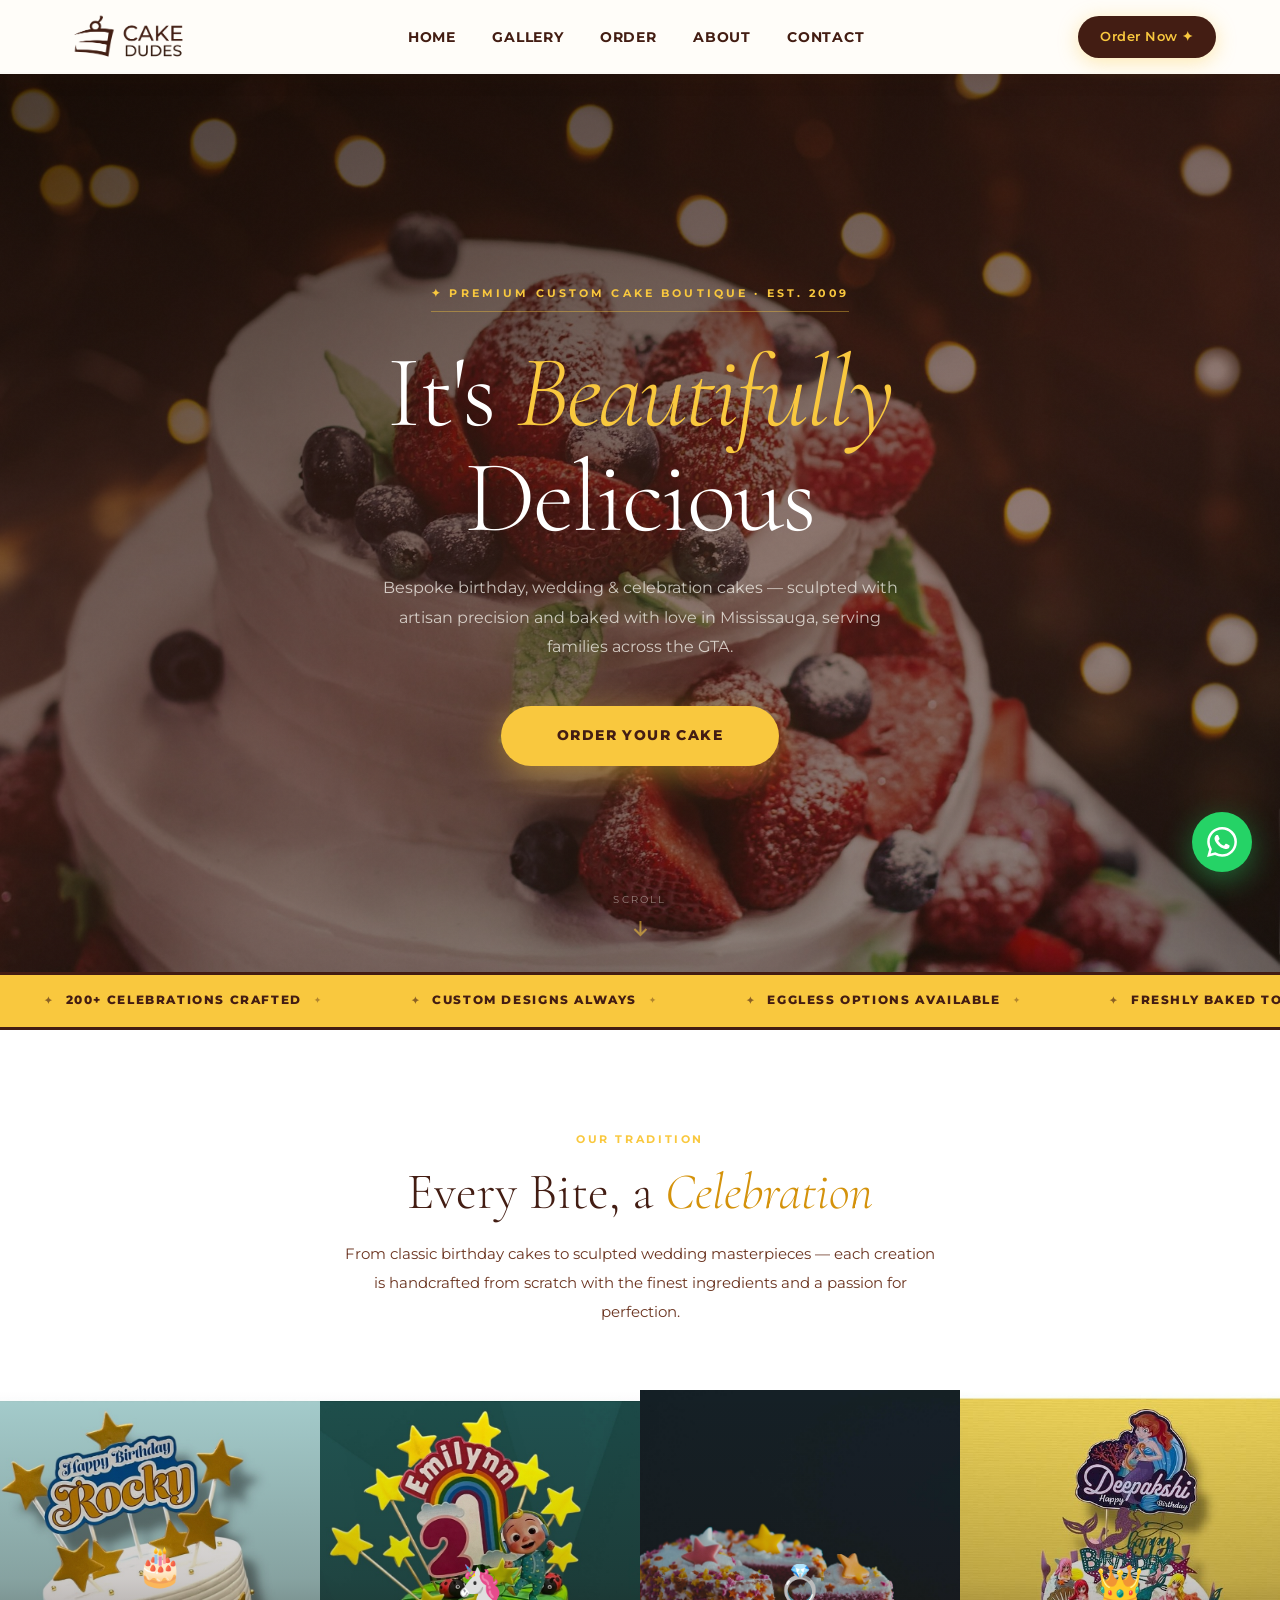
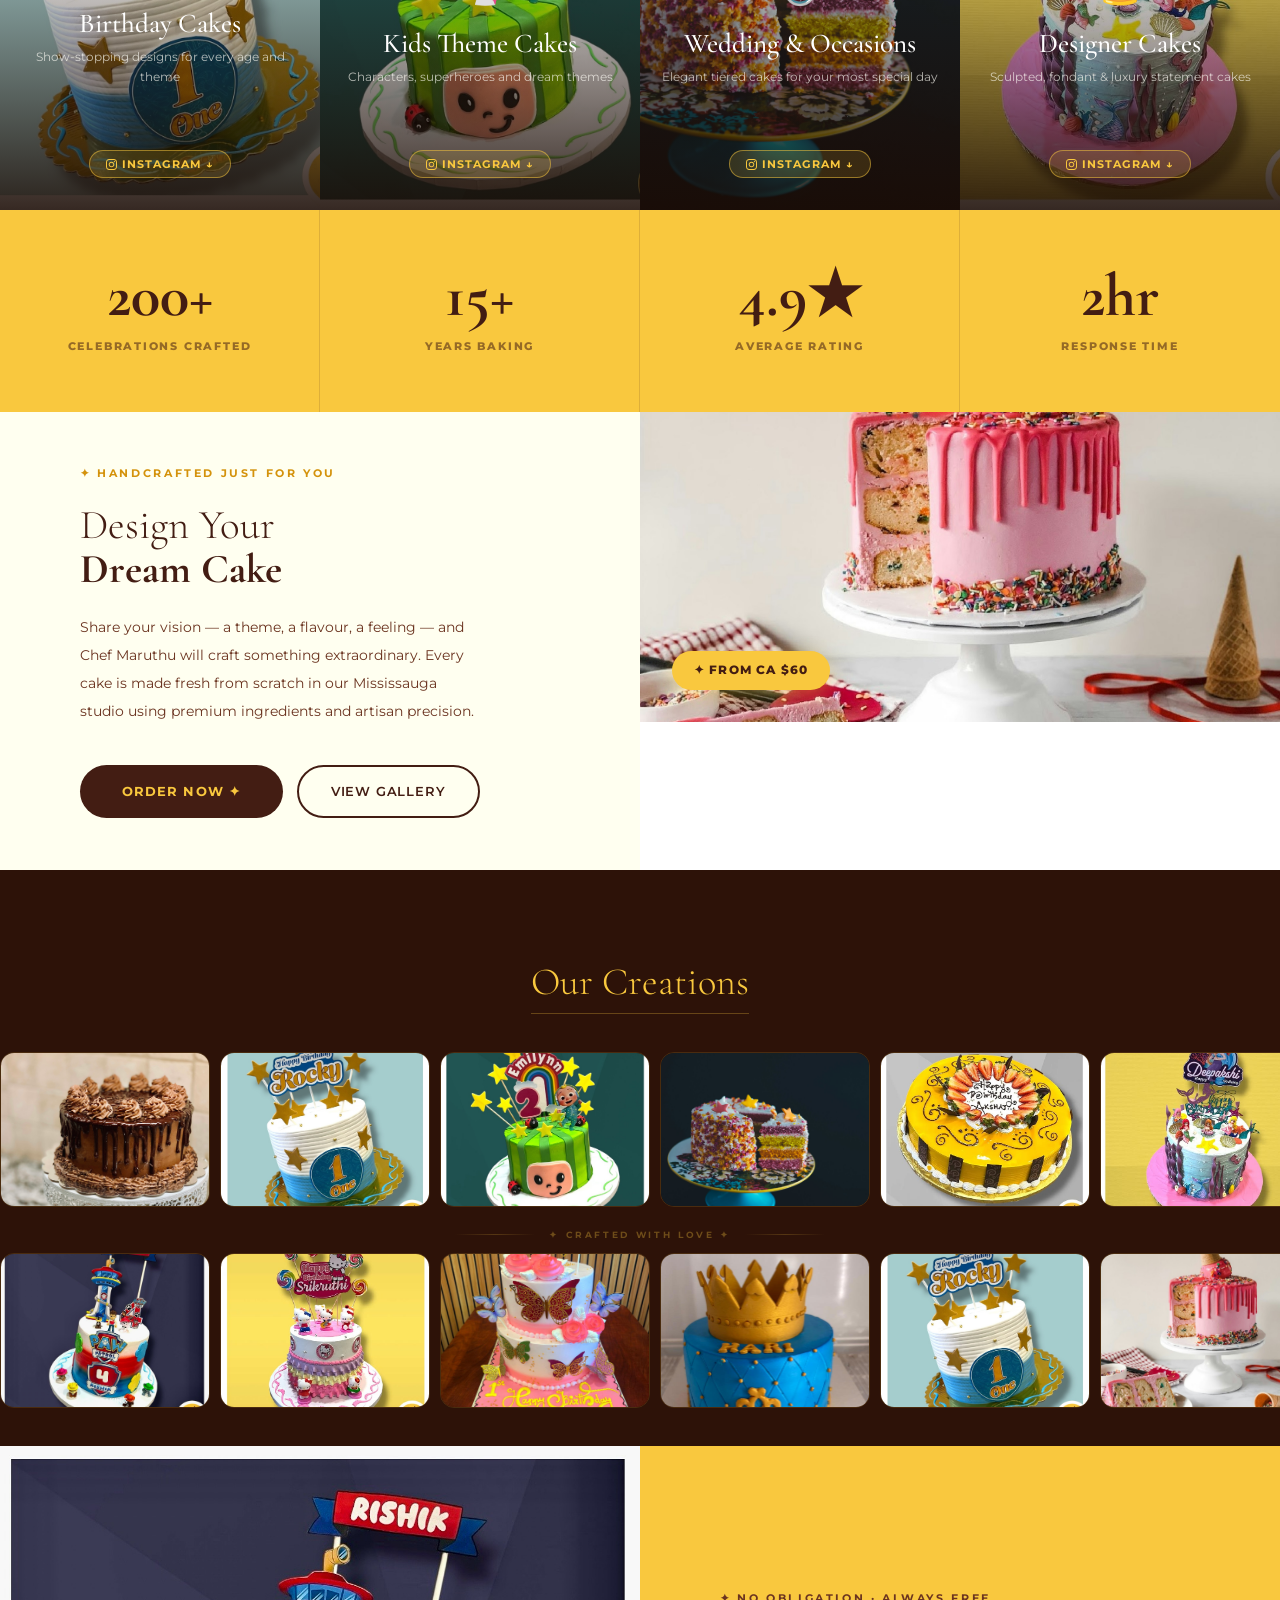
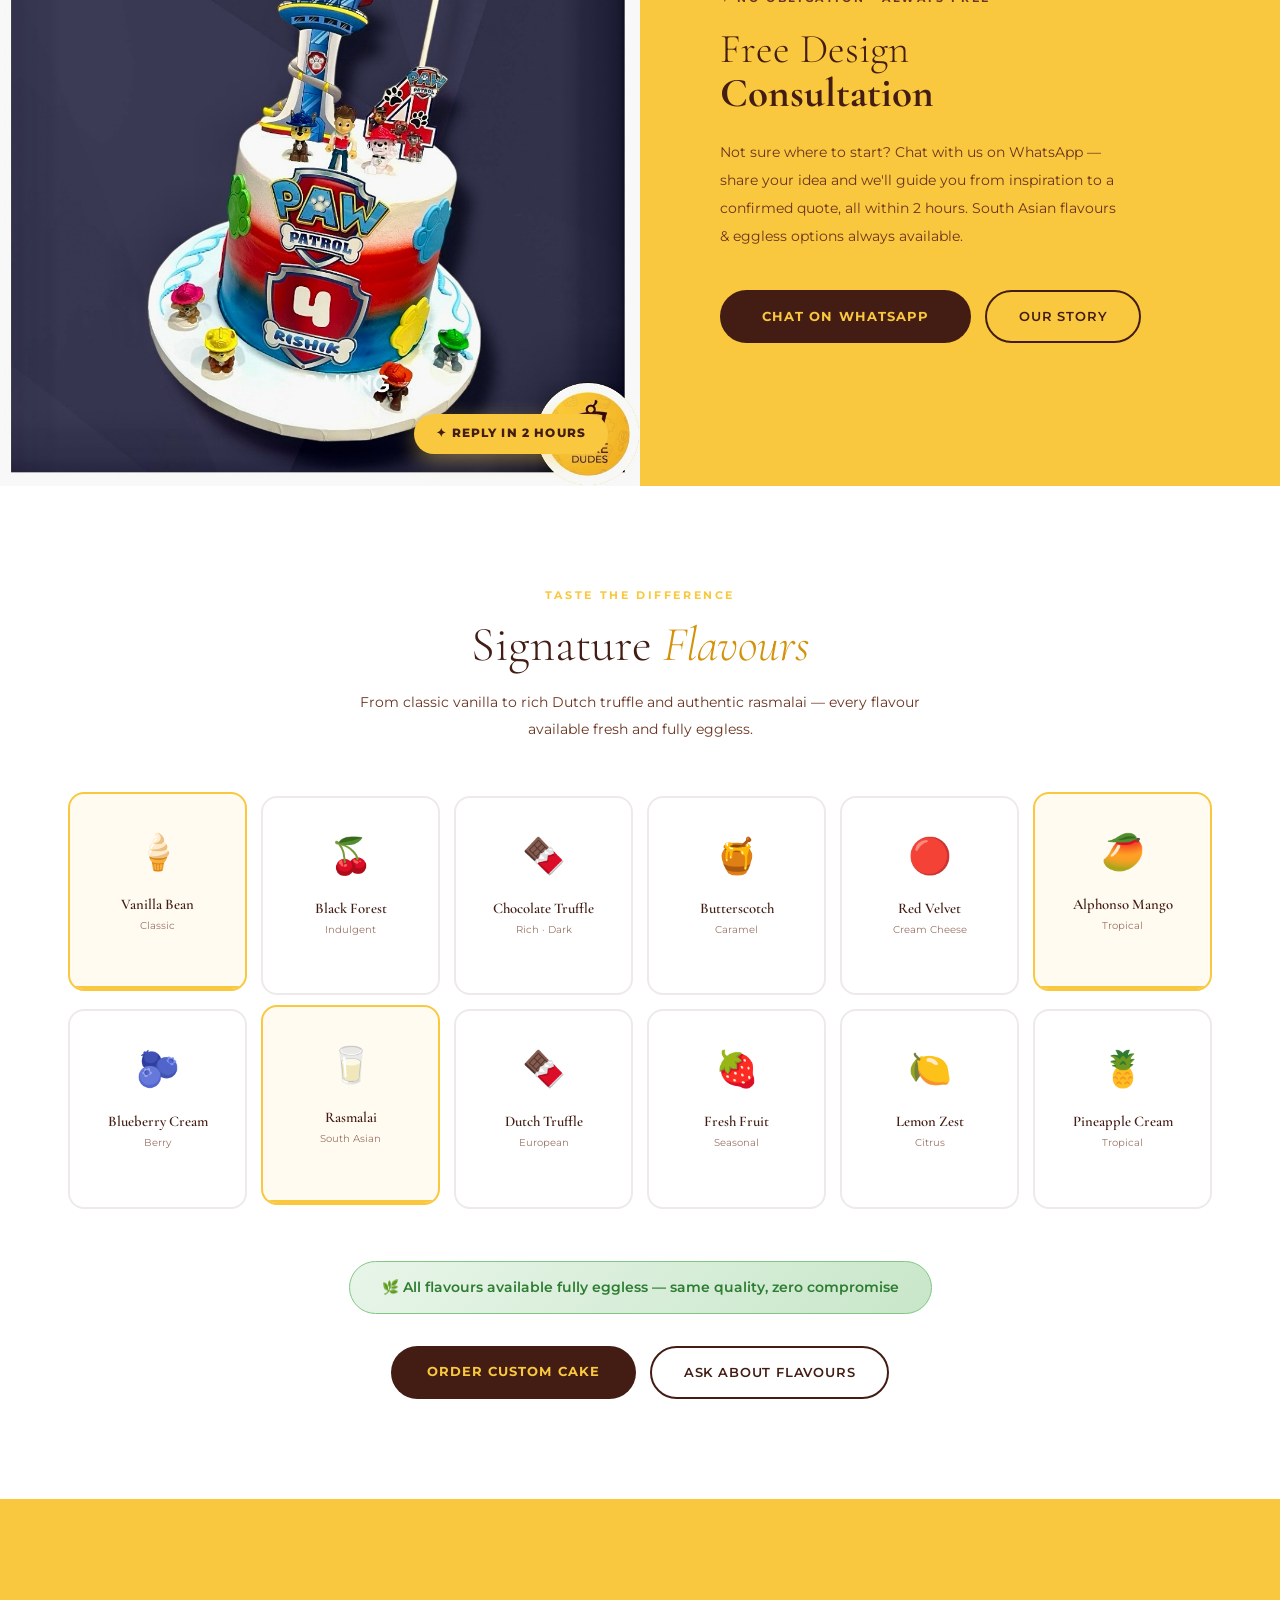
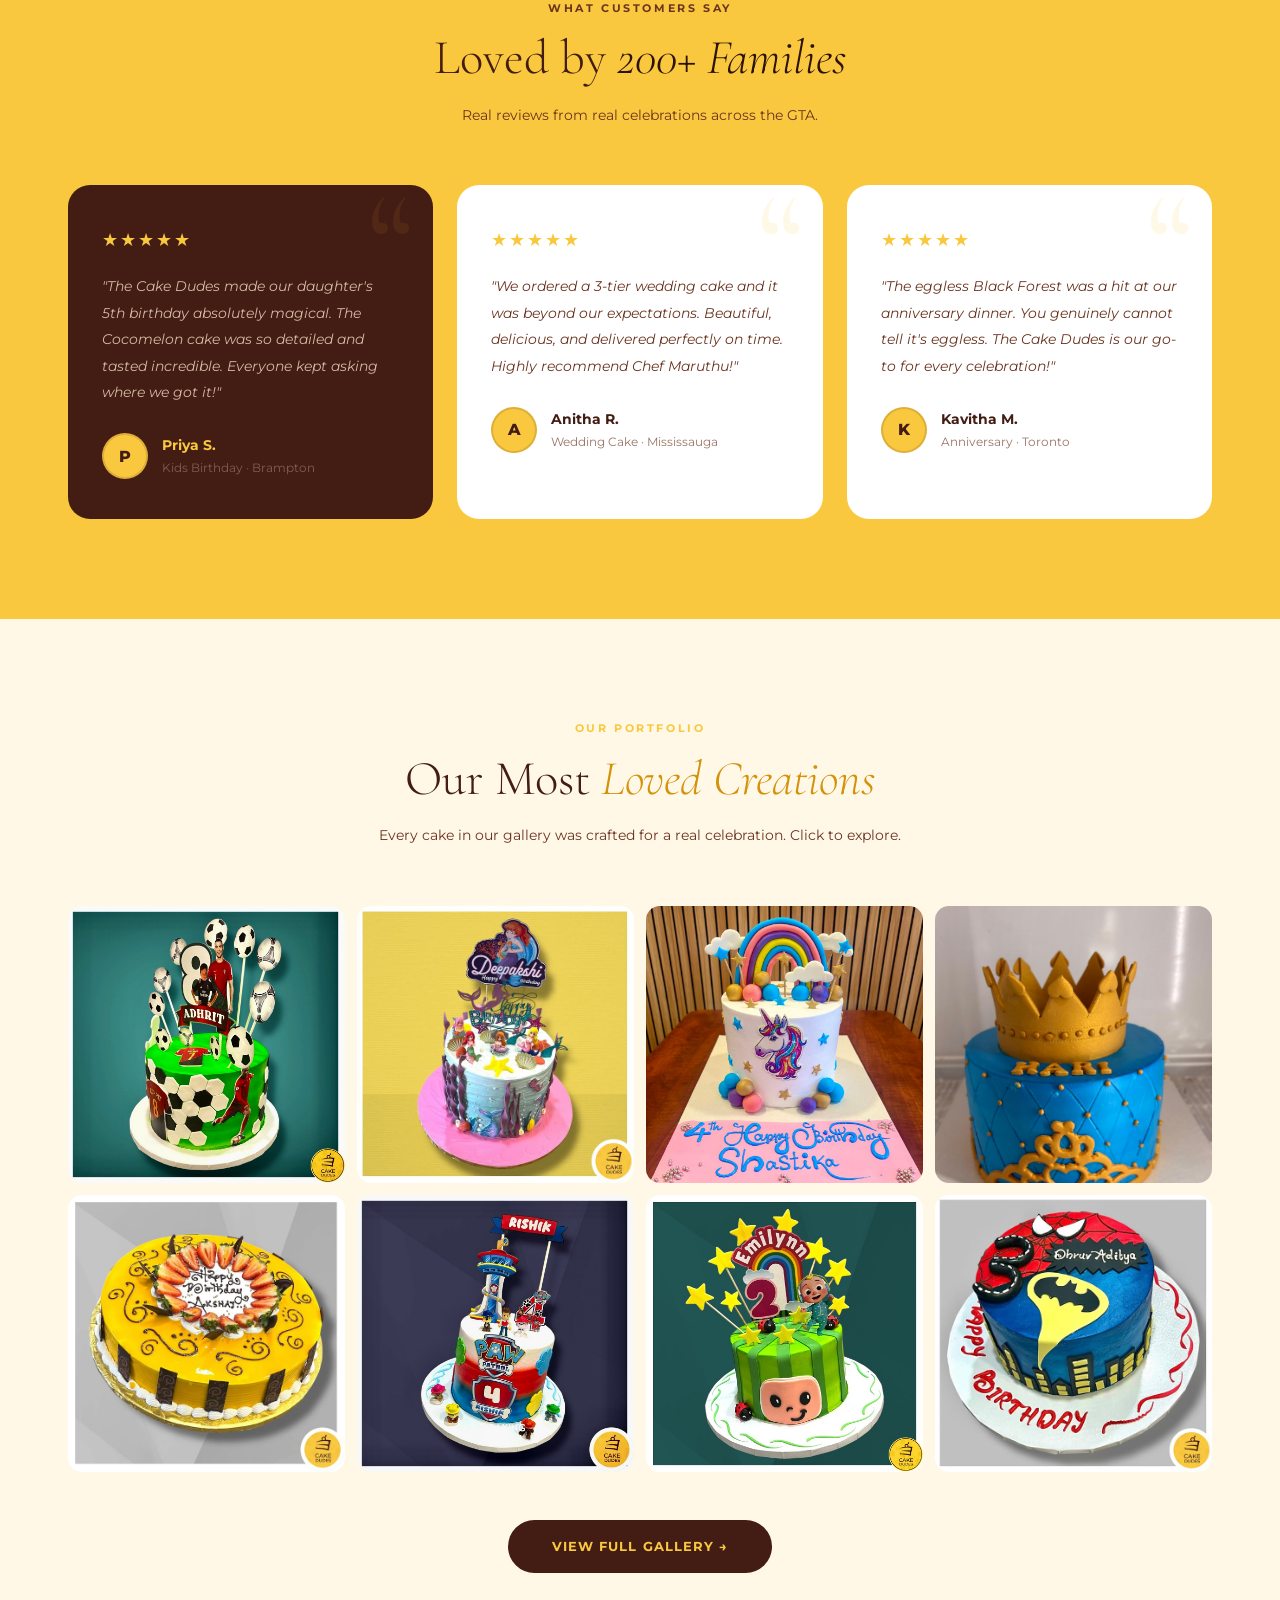
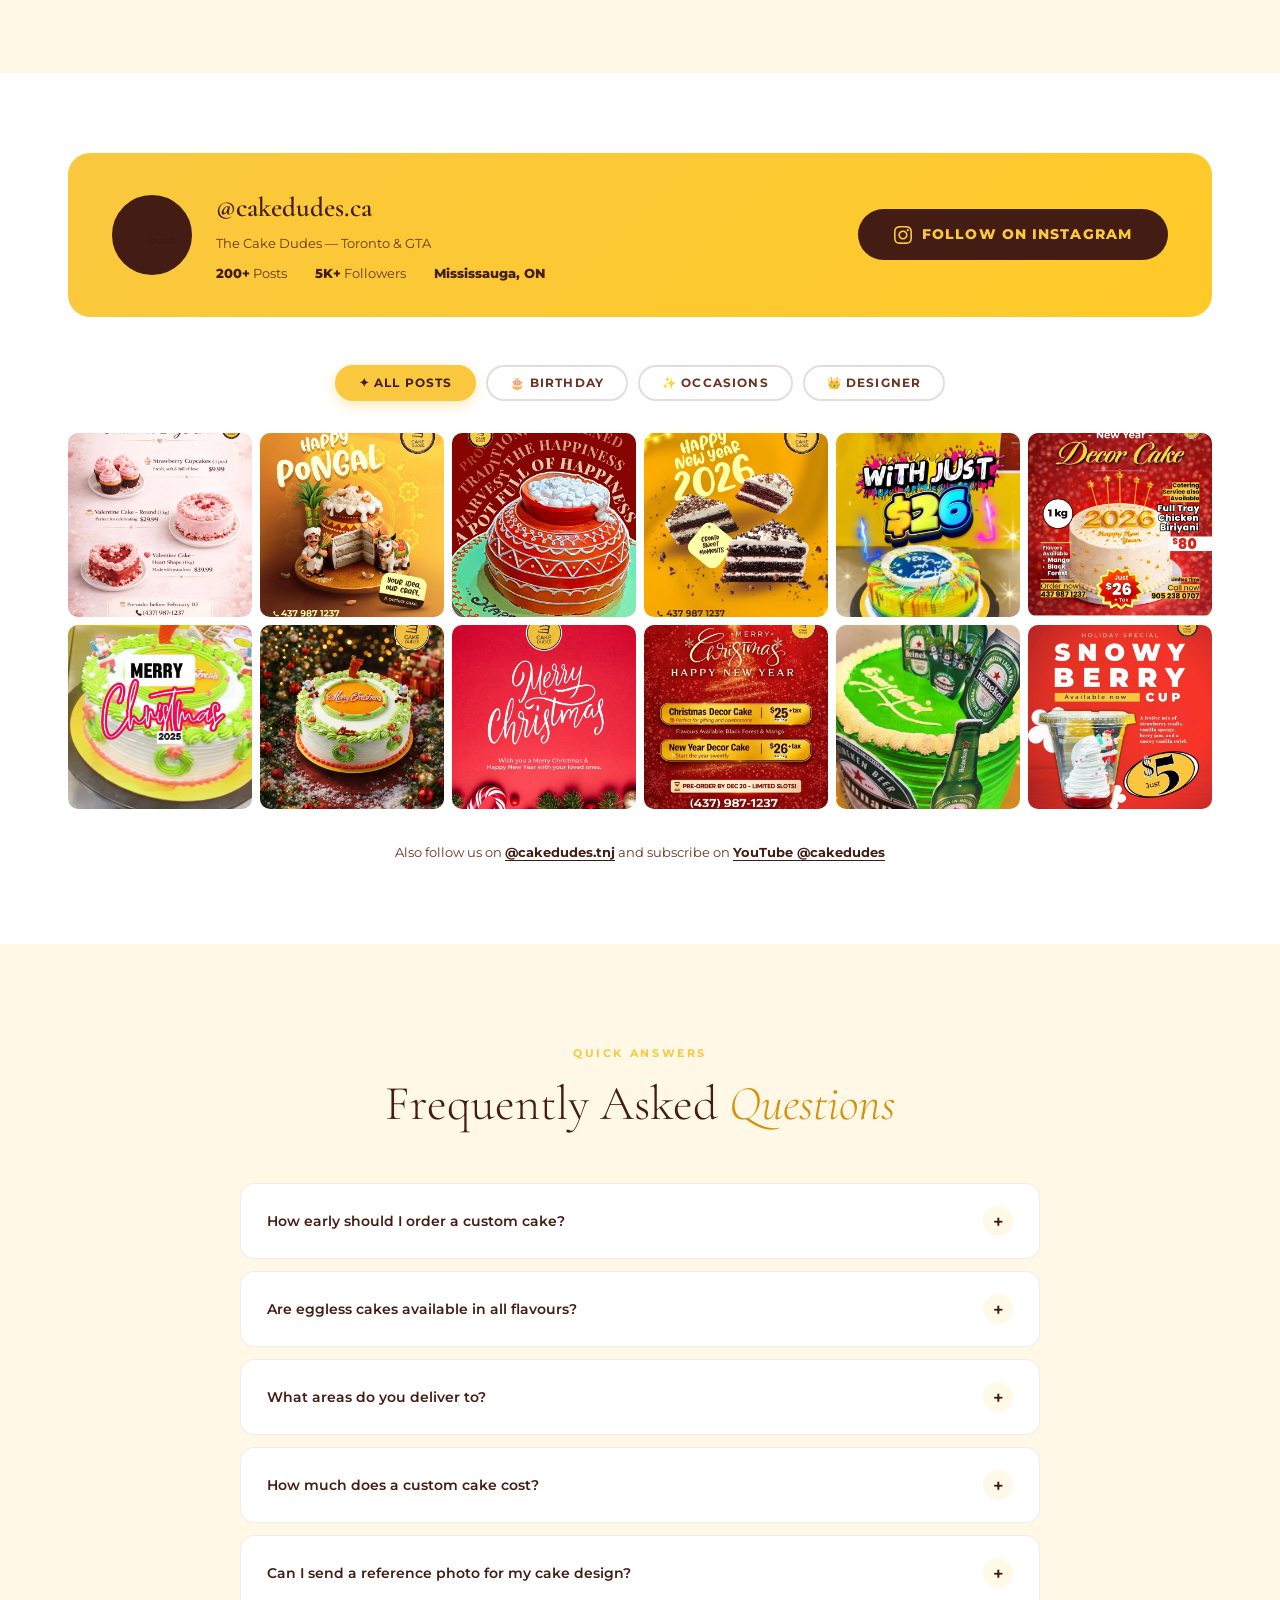
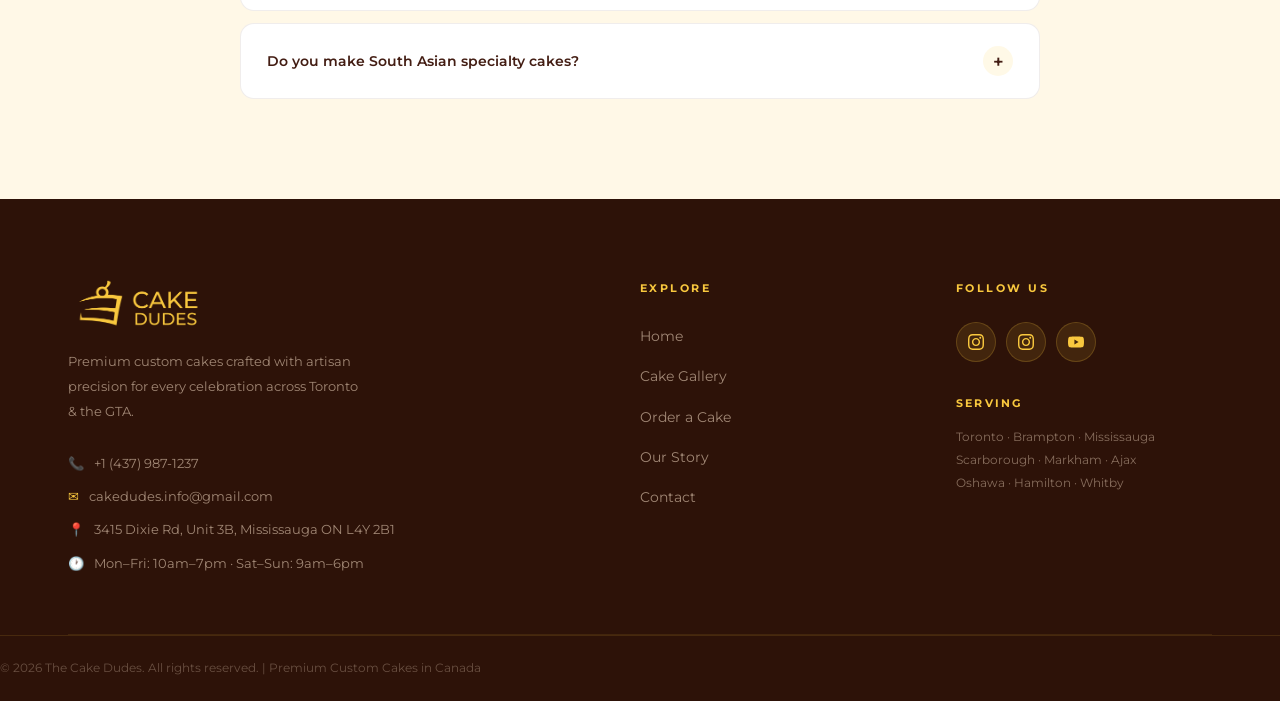
==== index.html @ fc4eabc9 "Rebrand to The Cake Dudes across all pages - Page titles, meta descriptions, OG tags updated - Schem" ====
<!DOCTYPE html>
<html lang="en">
<head>
  <meta charset="UTF-8" />
  <meta name="viewport" content="width=device-width, initial-scale=1.0" />
  <title>The Cake Dudes | Premium Custom Cakes — Toronto, Brampton, Mississauga, GTA</title>
  <meta name="description" content="The Cake Dudes crafts premium custom birthday, wedding, anniversary & celebration cakes in Toronto & GTA. Eggless options. Free design consultation. Order via WhatsApp. From $60." />
  <meta name="keywords" content="cake dudes toronto, custom cakes toronto, birthday cake brampton, wedding cake mississauga, eggless cake gta, designer cakes canada, south asian cake toronto, tamil cake toronto" />
  <link rel="canonical" href="https://www.thecakedudes.com/" />
  <meta property="og:title" content="The Cake Dudes | Premium Custom Cakes" />
  <meta property="og:description" content="Custom birthday, wedding & celebration cakes crafted with love in Toronto & GTA." />
  <meta property="og:image" content="images/cakes/newcake3.jpeg" />
  <meta name="geo.region" content="CA-ON" />
  <meta name="geo.placename" content="Mississauga, Ontario, Canada" />
  <meta name="geo.position" content="43.6095;-79.5933" />
  <meta name="ICBM" content="43.6095, -79.5933" />
  <link rel="preconnect" href="https://fonts.googleapis.com" />
  <link rel="preconnect" href="https://fonts.gstatic.com" crossorigin />
  <link href="https://fonts.googleapis.com/css2?family=Cormorant+Garamond:ital,wght@0,300;0,400;0,500;0,600;0,700;1,300;1,400;1,600&family=Montserrat:wght@400;500;600;700;800&display=swap" rel="stylesheet" />
  <link rel="stylesheet" href="css/style.css" />

  <script type="application/ld+json">
  {"@context":"https://schema.org","@type":["Bakery","LocalBusiness"],"name":"The Cake Dudes","alternateName":["Cake Beauties","The Cake Dudes TNJ"],"image":["images/logo-yellow.png","images/cakes/newcake3.jpeg","images/cakes/cake9.jpeg"],"logo":"images/logo-yellow.png","description":"The Cake Dudes crafts premium custom birthday, wedding, anniversary and celebration cakes in Toronto, Brampton, Mississauga and across the GTA.","url":"https://www.thecakedudes.com","sameAs":["https://www.instagram.com/cakedudes.tnj/","https://www.instagram.com/cakedudes.ca/","https://www.youtube.com/@cakedudes"],"telephone":"+14379871237","email":"cakedudes.info@gmail.com","priceRange":"$$","currenciesAccepted":"CAD","paymentAccepted":"Cash, E-Transfer","address":{"@type":"PostalAddress","streetAddress":"3415 Dixie Rd, Unit 3B","addressLocality":"Mississauga","addressRegion":"ON","postalCode":"L4Y 2B1","addressCountry":"CA"},"geo":{"@type":"GeoCoordinates","latitude":43.6095,"longitude":-79.5933},"areaServed":[{"@type":"City","name":"Toronto"},{"@type":"City","name":"Brampton"},{"@type":"City","name":"Mississauga"},{"@type":"City","name":"Scarborough"},{"@type":"City","name":"Whitby"},{"@type":"City","name":"Hamilton"},{"@type":"City","name":"Markham"},{"@type":"City","name":"Ajax"},{"@type":"City","name":"Oshawa"}],"openingHoursSpecification":[{"@type":"OpeningHoursSpecification","dayOfWeek":["Monday","Tuesday","Wednesday","Thursday","Friday"],"opens":"10:00","closes":"19:00"},{"@type":"OpeningHoursSpecification","dayOfWeek":["Saturday","Sunday"],"opens":"09:00","closes":"18:00"}],"aggregateRating":{"@type":"AggregateRating","ratingValue":"4.9","reviewCount":"200","bestRating":"5"},"hasOfferCatalog":{"@type":"OfferCatalog","name":"Custom Cake Menu","itemListElement":[{"@type":"Offer","name":"Signature Birthday Cake","price":"60","priceCurrency":"CAD"},{"@type":"Offer","name":"Premium Tiered Cake","price":"150","priceCurrency":"CAD"},{"@type":"Offer","name":"Luxury Wedding Cake","price":"350","priceCurrency":"CAD"}]}}
  </script>
  <script type="application/ld+json">
  {"@context":"https://schema.org","@type":"FAQPage","mainEntity":[{"@type":"Question","name":"How early should I order a custom cake?","acceptedAnswer":{"@type":"Answer","text":"5–7 days for birthday cakes; 3–4 weeks for wedding cakes. Urgent 2–3 day requests available via WhatsApp."}},{"@type":"Question","name":"Do you make eggless cakes?","acceptedAnswer":{"@type":"Answer","text":"Yes — all flavours available fully eggless, same quality."}},{"@type":"Question","name":"What areas do you deliver to?","acceptedAnswer":{"@type":"Answer","text":"Toronto, Brampton, Mississauga, Scarborough, Markham, Ajax, Oshawa, Hamilton and surrounding GTA."}},{"@type":"Question","name":"How much does a custom cake cost?","acceptedAnswer":{"@type":"Answer","text":"From CA $60 for a 1-tier; $150 for 2–3 tier; $350 for luxury wedding cakes."}}]}
  </script>

  <style>
  /* ═══════════════════════════════════════════
     SWEET TOOTH MAIN LAYOUT · CAKE DUDES THEME
     60 % Yellow  ·  20 % Brown  ·  20 % Other
  ═══════════════════════════════════════════ */
  :root {
    --y:   #F9C83E;
    --yd:  #D4920B;
    --yl:  #FFF9E0;
    --br:  #431D13;
    --br2: #2D1208;
    --brm: #6B3420;
    --wh:  #FFFFFF;
    --cr:  #FFFDF6;
    --cr2: #FFF8E7;
    --ease: cubic-bezier(.25,.46,.45,.94);
  }

  *, *::before, *::after { box-sizing: border-box; margin: 0; padding: 0; }
  html { scroll-behavior: smooth; }
  body { background: var(--wh); color: var(--br); font-family: 'Montserrat', sans-serif; overflow-x: hidden; }
  img  { display: block; max-width: 100%; }
  a    { text-decoration: none; }

  /* ── NAVBAR – yellow bar ── */
  .navbar {
    background: var(--y) !important;
    box-shadow: 0 2px 20px rgba(67,29,19,.14) !important;
    position: fixed; top: 0; left: 0; right: 0; z-index: 1000;
  }
  .navbar .nav-links a        { color: var(--br) !important; font-weight: 700; }
  .navbar .nav-links a:hover  { color: var(--br2) !important; }
  .navbar .nav-links a::after { background: var(--br) !important; }
  .navbar .hamburger span     { background: var(--br) !important; }
  .navbar .btn-primary { background: var(--br) !important; color: var(--y) !important; border-radius: 100px; }
  .navbar .btn-primary:hover  { background: var(--br2) !important; }

  /* ═══════════════════════════════
     1. HERO — full-viewport, centered
        Sweet Tooth: big serif headline +
        subtitle + single CTA (centered)
  ═══════════════════════════════ */
  .st-hero {
    position: relative;
    height: 100vh; min-height: 640px;
    display: flex; align-items: center; justify-content: center;
    overflow: hidden;
    margin-top: 0; /* navbar is fixed */
  }
  .st-hero-bg {
    position: absolute; inset: 0;
    background: url('images/cakes/hero-cake3.jpg') center 25% / cover no-repeat;
  }
  .st-hero-overlay {
    position: absolute; inset: 0;
    background: linear-gradient(
      160deg,
      rgba(26,11,4,.80) 0%,
      rgba(67,29,19,.60) 55%,
      rgba(26,11,4,.50) 100%
    );
  }
  /* gold grain */
  .st-hero-grain {
    position: absolute; inset: 0; pointer-events: none;
    background-image: url("data:image/svg+xml,%3Csvg viewBox='0 0 200 200' xmlns='http://www.w3.org/2000/svg'%3E%3Cfilter id='n'%3E%3CfeTurbulence type='fractalNoise' baseFrequency='.85' numOctaves='4' stitchTiles='stitch'/%3E%3C/filter%3E%3Crect width='100%25' height='100%25' filter='url(%23n)' opacity='.03'/%3E%3C/svg%3E");
    mix-blend-mode: overlay; opacity: .5;
  }
  .st-hero-content {
    position: relative; z-index: 2;
    text-align: center; padding: 0 24px;
    max-width: 820px;
    animation: heroFadeUp .9s var(--ease) both;
  }
  @keyframes heroFadeUp { from { opacity:0; transform:translateY(32px); } to { opacity:1; transform:translateY(0); } }

  .st-hero-eyebrow {
    display: inline-block;
    font-size: .70rem; letter-spacing: .28em; text-transform: uppercase;
    color: var(--y); font-weight: 700;
    border-bottom: 1px solid rgba(249,200,62,.40);
    padding-bottom: 8px; margin-bottom: 28px;
  }
  .st-hero-title {
    font-family: 'Cormorant Garamond', serif;
    font-size: clamp(3.2rem, 8vw, 7rem);
    font-weight: 300; color: var(--wh);
    line-height: 1.02; margin-bottom: 24px;
    letter-spacing: -.02em;
  }
  .st-hero-title em { font-style: italic; color: var(--y); }
  .st-hero-sub {
    font-size: 1rem; color: rgba(255,253,246,.72);
    line-height: 1.85; margin-bottom: 44px;
    max-width: 520px; margin-left: auto; margin-right: auto;
  }
  .st-hero-btn {
    display: inline-block; padding: 18px 56px;
    background: var(--y); color: var(--br);
    border-radius: 100px; font-weight: 800;
    font-size: .88rem; letter-spacing: .10em;
    text-transform: uppercase;
    box-shadow: 0 8px 32px rgba(249,200,62,.45);
    transition: all .3s var(--ease);
  }
  .st-hero-btn:hover {
    background: #FFCA28;
    box-shadow: 0 12px 40px rgba(249,200,62,.60);
    transform: translateY(-3px);
  }
  /* scroll hint */
  .st-hero-scroll {
    position: absolute; bottom: 32px; left: 50%; transform: translateX(-50%);
    z-index: 2; display: flex; flex-direction: column; align-items: center; gap: 8px;
    animation: bounce 2.4s ease-in-out infinite;
  }
  .st-hero-scroll span { font-size: .62rem; letter-spacing: .22em; text-transform: uppercase; color: rgba(255,253,246,.45); }
  .st-hero-scroll svg  { color: rgba(249,200,62,.55); }
  @keyframes bounce { 0%,100%{transform:translateX(-50%) translateY(0);} 50%{transform:translateX(-50%) translateY(8px);} }

  /* ═══════════════════════════════
     2. TRUST BAR — yellow bg
  ═══════════════════════════════ */
  .trust-bar {
    background: var(--y);
    border-top: 3px solid var(--br);
    border-bottom: 3px solid var(--br);
    overflow: hidden;
  }
  .trust-inner {
    display: flex; width: max-content;
    animation: trustScroll 28s linear infinite;
  }
  .trust-inner:hover { animation-play-state: paused; }
  .trust-item {
    padding: 16px 44px;
    font-size: .72rem; font-weight: 800; letter-spacing: .14em;
    text-transform: uppercase; color: var(--br); white-space: nowrap;
    display: flex; align-items: center; gap: 12px;
  }
  .trust-item::after { content: '✦'; font-size: 8px; color: rgba(67,29,19,.40); }
  @keyframes trustScroll { 0%{transform:translateX(0);} 100%{transform:translateX(-50%);} }

  /* ═══════════════════════════════
     3. OUR CRAFT — intro + 4-col grid
        Sweet Tooth: "Our Tradition"
        centered title → 4 category cards
  ═══════════════════════════════ */
  .craft-intro { background: var(--wh); padding: 100px 0 0; }
  .craft-intro .c-eyebrow {
    font-size: .68rem; letter-spacing: .24em; text-transform: uppercase;
    color: var(--y); font-weight: 700; display: block; margin-bottom: 16px;
  }
  .craft-intro h2 {
    font-family: 'Cormorant Garamond', serif;
    font-size: clamp(2.4rem, 4vw, 3.6rem); font-weight: 300;
    color: var(--br); line-height: 1.1; margin-bottom: 20px;
  }
  .craft-intro h2 em { font-style: italic; color: var(--yd); }
  .craft-intro p {
    font-size: .92rem; color: var(--brm); line-height: 1.95;
    max-width: 600px; margin: 0 auto;
  }
  /* 4-col category grid */
  .cat-grid {
    display: grid; grid-template-columns: repeat(4, 1fr);
    margin-top: 64px;
  }
  .cat-card {
    position: relative; overflow: hidden;
    height: 420px; cursor: pointer;
  }
  .cat-card img {
    width: 100%; height: 100%; object-fit: cover;
    transition: transform .75s var(--ease);
  }
  .cat-card:hover img { transform: scale(1.08); }
  .cat-overlay {
    position: absolute; inset: 0;
    background: linear-gradient(to top, rgba(26,11,4,.88) 0%, rgba(26,11,4,.22) 55%, transparent 100%);
    display: flex; flex-direction: column;
    justify-content: flex-end; align-items: center;
    padding: 32px 20px; text-align: center;
    transition: background .4s ease;
  }
  .cat-card:hover .cat-overlay {
    background: linear-gradient(to top, rgba(26,11,4,.92) 0%, rgba(26,11,4,.55) 70%, rgba(26,11,4,.20) 100%);
  }
  .cat-icon  { font-size: 2.4rem; margin-bottom: 10px; }
  .cat-name  {
    font-family: 'Cormorant Garamond', serif;
    font-size: 1.7rem; font-weight: 500; color: var(--wh);
    margin-bottom: 8px; line-height: 1.15;
  }
  .cat-desc  { font-size: .76rem; color: rgba(255,253,246,.68); line-height: 1.6; margin-bottom: 18px; }
  .cat-link  {
    display: inline-block; padding: 9px 26px;
    background: var(--y); color: var(--br);
    border-radius: 100px; font-size: .74rem;
    font-weight: 800; letter-spacing: .08em; text-transform: uppercase;
    opacity: 0; transform: translateY(10px);
    transition: opacity .35s ease, transform .35s ease;
  }
  .cat-card:hover .cat-link { opacity: 1; transform: translateY(0); }

  /* ═══════════════════════════════
     4. STATS ROW — yellow
  ═══════════════════════════════ */
  .stats-row {
    background: var(--y);
    display: grid; grid-template-columns: repeat(4, 1fr);
    margin-top: 0;
  }
  .stat-cell {
    text-align: center; padding: 56px 20px;
    border-right: 1px solid rgba(67,29,19,.14);
    transition: background .3s;
  }
  .stat-cell:last-child { border-right: none; }
  .stat-cell:hover { background: rgba(67,29,19,.05); }
  .stat-n {
    font-family: 'Cormorant Garamond', serif;
    font-size: 3.8rem; font-weight: 700; color: var(--br); line-height: 1; margin-bottom: 10px;
  }
  .stat-l { font-size: .70rem; font-weight: 800; letter-spacing: .16em; text-transform: uppercase; color: rgba(67,29,19,.55); }

  /* ═══════════════════════════════
     5. SPLIT SECTION A — left ivory text,
        right full-bleed image
        Sweet Tooth: "Choose Your Flavor"
  ═══════════════════════════════ */
  .split { display: grid; grid-template-columns: 1fr 1fr; min-height: 620px; }
  .split.rev { direction: rtl; }
  .split.rev > * { direction: ltr; }

  /* Split A — ivory, half height */
  .split.split-ivory { min-height: 310px; }
  .split.split-ivory .split-text { background: #FFFFF0; }
  .split.split-ivory .split-eyebrow { color: var(--yd); }
  .split.split-ivory .split-img { height: 310px; }

  .split-text {
    background: var(--y);
    display: flex; flex-direction: column; justify-content: center;
    padding: 90px 80px;
  }
  .split.split-ivory .split-text { padding: 52px 80px; }
  .split-eyebrow {
    font-size: .68rem; letter-spacing: .24em; text-transform: uppercase;
    color: var(--brm); font-weight: 700; margin-bottom: 20px;
  }
  .split-h2 {
    font-family: 'Cormorant Garamond', serif;
    font-size: clamp(2.4rem, 3.2vw, 3.6rem);
    font-weight: 300; color: var(--br); line-height: 1.08; margin-bottom: 22px;
  }
  .split-h2 strong { font-weight: 700; display: block; }
  .split-body { font-size: .90rem; color: var(--brm); line-height: 1.95; margin-bottom: 40px; max-width: 400px; }
  .split-actions { display: flex; gap: 14px; flex-wrap: wrap; }
  .btn-dark {
    display: inline-block; padding: 15px 42px;
    background: var(--br); color: var(--y);
    border-radius: 100px; font-weight: 700; font-size: .84rem;
    letter-spacing: .08em; text-transform: uppercase;
    transition: background .3s ease;
  }
  .btn-dark:hover { background: var(--br2); }
  .btn-outline-br {
    display: inline-block; padding: 13px 32px;
    border: 2px solid var(--br); color: var(--br);
    border-radius: 100px; font-weight: 600; font-size: .84rem;
    letter-spacing: .06em; text-transform: uppercase;
    transition: all .3s ease;
  }
  .btn-outline-br:hover { background: var(--br); color: var(--y); }

  .split-img { position: relative; overflow: hidden; }
  .split-img img { width: 100%; height: 100%; object-fit: cover; }
  .split-img:hover img { transform: scale(1.04); transition: transform .8s var(--ease); }
  .split-badge {
    position: absolute; bottom: 32px; left: 32px;
    background: var(--y); color: var(--br);
    padding: 10px 22px; border-radius: 100px;
    font-size: .72rem; font-weight: 800; letter-spacing: .10em;
    text-transform: uppercase; box-shadow: 0 6px 20px rgba(249,200,62,.40);
  }
  .split.rev .split-badge { left: auto; right: 32px; }

  /* ═══════════════════════════════
     6. PHOTO MARQUEE — dark strip
  ═══════════════════════════════ */
  .marquee-sec { background: var(--br2); overflow: hidden; padding: 28px 0; }
  .marquee-hd {
    text-align: center; padding: 52px 0 36px;
    font-family: 'Cormorant Garamond', serif;
    font-size: 2.4rem; font-weight: 300; color: var(--y);
  }
  .marquee-hd span { border-bottom: 1px solid rgba(249,200,62,.28); padding-bottom: 8px; }
  .ph-row { overflow: hidden; }
  .ph-track {
    display: flex; gap: 10px;
    width: max-content; padding-bottom: 10px;
    animation: phRoll 40s linear infinite;
  }
  .ph-track.rev { animation-direction: reverse; animation-duration: 46s; }
  .ph-row:hover .ph-track { animation-play-state: paused; }
  .ph-img { width: 210px; height: 155px; flex-shrink: 0; border-radius: 14px; overflow: hidden; border: 1px solid rgba(249,200,62,.14); }
  .ph-img img { width: 100%; height: 100%; object-fit: cover; transition: transform .45s; }
  .ph-img:hover img { transform: scale(1.10); }
  .ph-div {
    display: flex; align-items: center; justify-content: center;
    gap: 14px; padding: 10px 0;
  }
  .ph-div-line { flex: 1; max-width: 80px; height: 1px; background: linear-gradient(to right, transparent, rgba(249,200,62,.20), transparent); }
  .ph-div-label { font-size: .59rem; letter-spacing: .28em; text-transform: uppercase; color: rgba(249,200,62,.32); font-weight: 700; }
  @keyframes phRoll { 0%{transform:translateX(0);} 100%{transform:translateX(-50%);} }

  /* ═══════════════════════════════
     7. FLAVOURS GRID — white bg
        Sweet Tooth: product/menu grid
  ═══════════════════════════════ */
  .flavours-sec { background: var(--wh); padding: 100px 0; }
  .flav-grid {
    display: grid; grid-template-columns: repeat(6, 1fr);
    gap: 14px; margin: 52px 0;
  }
  .flav-card {
    border: 2px solid rgba(67,29,19,.09); border-radius: 16px;
    padding: 28px 12px; text-align: center;
    transition: all .3s ease; cursor: pointer; position: relative; overflow: hidden;
    display: block; color: inherit; text-decoration: none;
  }
  .flav-card::after {
    content: ''; position: absolute; bottom: 0; left: 0; right: 0; height: 3px;
    background: var(--y); transform: scaleX(0); transition: transform .3s ease;
  }
  .flav-card:hover::after, .flav-card.feat::after { transform: scaleX(1); }
  .flav-card:hover, .flav-card.feat {
    border-color: var(--y); background: rgba(249,200,62,.07); transform: translateY(-4px);
  }
  .flav-em  { font-size: 2.2rem; display: block; margin-bottom: 10px; }
  .flav-nm  { font-family: 'Cormorant Garamond', serif; font-size: .92rem; font-weight: 600; color: var(--br); }
  .flav-sub { font-size: .65rem; color: var(--brm); opacity: .68; }
  /* Instagram CTA on flavour card hover */
  .flav-ig-cta {
    display: flex; align-items: center; justify-content: center; gap: 5px;
    margin-top: 10px; font-size: .62rem; letter-spacing: .10em;
    text-transform: uppercase; color: var(--y); font-weight: 700;
    opacity: 0; transform: translateY(6px);
    transition: opacity .3s ease, transform .3s ease;
  }
  .flav-ig-cta svg { width: 11px; height: 11px; fill: var(--y); }
  .flav-card:hover .flav-ig-cta { opacity: 1; transform: translateY(0); }
  .eggless-tag {
    display: inline-flex; align-items: center; gap: 8px;
    background: linear-gradient(135deg,#e8f5e9,#c8e6c9);
    border: 1px solid #81c784; color: #2e7d32;
    padding: 14px 32px; border-radius: 100px;
    font-size: .85rem; font-weight: 600;
  }

  /* ═══════════════════════════════
     8. TESTIMONIALS — yellow bg
        Sweet Tooth: "Amazing Taste"
  ═══════════════════════════════ */
  .reviews-sec { background: var(--y); padding: 100px 0; }
  .rv-grid { display: grid; grid-template-columns: repeat(3, 1fr); gap: 24px; margin-top: 56px; }
  .rv-card {
    background: var(--wh); border-radius: 22px; padding: 40px 34px;
    position: relative; overflow: hidden;
    transition: transform .35s ease, box-shadow .35s ease;
  }
  .rv-card:hover { transform: translateY(-6px); box-shadow: 0 20px 48px rgba(67,29,19,.12); }
  .rv-card::before {
    content: '\201C'; position: absolute; top: -14px; right: 18px;
    font-family: 'Cormorant Garamond', serif; font-size: 9rem;
    color: rgba(249,200,62,.13); line-height: 1; pointer-events: none;
  }
  .rv-stars  { color: var(--y); font-size: 1.1rem; letter-spacing: 2px; margin-bottom: 18px; }
  .rv-quote  { font-size: .88rem; color: var(--brm); line-height: 1.88; margin-bottom: 28px; font-style: italic; }
  .rv-footer { display: flex; align-items: center; gap: 14px; }
  .rv-av     { width: 46px; height: 46px; border-radius: 50%; background: var(--y); color: var(--br); display: flex; align-items: center; justify-content: center; font-weight: 800; font-size: 1rem; border: 2px solid rgba(67,29,19,.15); flex-shrink: 0; }
  .rv-name   { font-weight: 700; font-size: .88rem; color: var(--br); }
  .rv-event  { font-size: .74rem; color: var(--brm); opacity: .68; }
  .rv-card.dark { background: var(--br); }
  .rv-card.dark::before { color: rgba(249,200,62,.07); }
  .rv-card.dark .rv-stars { color: var(--y); }
  .rv-card.dark .rv-quote { color: rgba(243,219,195,.82); }
  .rv-card.dark .rv-name  { color: var(--y); }
  .rv-card.dark .rv-event { color: rgba(243,219,195,.50); }

  /* ═══════════════════════════════
     9. PORTFOLIO / GALLERY — cream bg
        Sweet Tooth: portfolio 4-col grid
  ═══════════════════════════════ */
  .gallery-sec { background: var(--cr2); padding: 100px 0; }
  .gallery-grid {
    display: grid;
    grid-template-columns: repeat(4, 1fr);
    gap: 12px; margin-top: 56px;
  }
  .gl-item {
    position: relative; overflow: hidden;
    border-radius: 14px; aspect-ratio: 1/1;
    cursor: pointer;
  }
  .gl-item img { width: 100%; height: 100%; object-fit: cover; transition: transform .6s var(--ease); }
  .gl-item:hover img { transform: scale(1.10); }
  .gl-overlay {
    position: absolute; inset: 0; border-radius: 14px;
    background: rgba(26,11,4,.72);
    display: flex; flex-direction: column;
    align-items: center; justify-content: center;
    gap: 10px; padding: 20px;
    opacity: 0; transition: opacity .35s ease;
  }
  .gl-item:hover .gl-overlay { opacity: 1; }
  .gl-label { font-size: .68rem; letter-spacing: .16em; text-transform: uppercase; color: var(--y); font-weight: 700; }
  .gl-title { font-family: 'Cormorant Garamond', serif; font-size: 1.15rem; font-weight: 500; color: var(--wh); text-align: center; }
  .gl-btn   { display: inline-block; padding: 8px 22px; background: var(--y); color: var(--br); border-radius: 100px; font-size: .72rem; font-weight: 800; letter-spacing: .08em; text-transform: uppercase; }

  /* ═══════════════════════════════
     10. INSTAGRAM SECTION
         Live @cakedudes.ca feed
  ═══════════════════════════════ */
  .ig-sec { background: var(--wh); padding: 80px 0; }

  /* Profile banner */
  .ig-profile {
    display: flex; align-items: center; justify-content: space-between;
    background: linear-gradient(135deg, var(--y) 0%, #FFCA28 100%);
    border-radius: 22px; padding: 32px 44px; margin-bottom: 48px; gap: 24px;
    flex-wrap: wrap;
  }
  .ig-profile-left { display: flex; align-items: center; gap: 24px; }
  .ig-avatar {
    width: 80px; height: 80px; border-radius: 50%;
    background: var(--br); overflow: hidden;
    border: 4px solid var(--br); flex-shrink: 0;
    display: flex; align-items: center; justify-content: center;
  }
  .ig-avatar img { width: 100%; height: 100%; object-fit: contain; padding: 8px; }
  .ig-handle { font-family: 'Cormorant Garamond', serif; font-size: 1.7rem; font-weight: 600; color: var(--br); }
  .ig-name   { font-size: .80rem; color: var(--brm); margin-top: 2px; }
  .ig-stats  { display: flex; gap: 28px; font-size: .80rem; color: var(--brm); margin-top: 8px; }
  .ig-stats strong { color: var(--br); font-weight: 800; }
  .ig-follow-btn {
    display: inline-flex; align-items: center; gap: 10px;
    padding: 14px 36px; background: var(--br); color: var(--y);
    border-radius: 100px; font-weight: 800; font-size: .86rem;
    letter-spacing: .08em; text-transform: uppercase;
    transition: background .3s ease; flex-shrink: 0;
  }
  .ig-follow-btn:hover { background: var(--br2); }
  .ig-follow-btn svg { width: 18px; height: 18px; fill: var(--y); }

  /* Elfsight live-feed wrapper */
  .ig-feed-wrap {
    border-radius: 18px; overflow: hidden;
    background: #fafafa;
    border: 1px solid rgba(67,29,19,.07);
    padding: 8px;
    min-height: 480px;
  }

  /* Fallback static grid — shown before Elfsight widget is configured */
  .ig-grid {
    display: grid; grid-template-columns: repeat(6, 1fr); gap: 8px;
  }
  .ig-post {
    aspect-ratio: 1/1; position: relative; overflow: hidden;
    border-radius: 10px; cursor: pointer;
    display: block;
  }
  .ig-post img { width: 100%; height: 100%; object-fit: cover; transition: transform .5s var(--ease); }
  .ig-post:hover img { transform: scale(1.10); }
  .ig-post-overlay {
    position: absolute; inset: 0; border-radius: 10px;
    background: rgba(67,29,19,.72);
    display: flex; flex-direction: column;
    align-items: center; justify-content: center; gap: 8px;
    opacity: 0; transition: opacity .3s ease;
  }
  .ig-post:hover .ig-post-overlay { opacity: 1; }
  .ig-post-overlay svg  { width: 28px; height: 28px; fill: var(--y); }
  .ig-post-overlay span { font-size: .70rem; letter-spacing: .12em; text-transform: uppercase; color: rgba(249,200,62,.85); font-weight: 700; }

  /* ── Instagram Category Filter Bar ── */
  .ig-filter-bar {
    display: flex; align-items: center; justify-content: center;
    gap: 10px; flex-wrap: wrap;
    margin-bottom: 32px;
  }
  .ig-filter-btn {
    padding: 9px 22px; border-radius: 100px; border: 2px solid rgba(67,29,19,.15);
    background: transparent; color: var(--brm); font-family: 'Montserrat', sans-serif;
    font-size: .72rem; font-weight: 700; letter-spacing: .10em; text-transform: uppercase;
    cursor: pointer; transition: all .25s ease;
  }
  .ig-filter-btn:hover { border-color: var(--y); background: var(--yl); color: var(--br); }
  .ig-filter-btn.active {
    background: var(--y); border-color: var(--y); color: var(--br);
    box-shadow: 0 4px 14px rgba(249,200,62,.40);
  }

  /* Hidden posts during filter */
  .ig-post.ig-hidden { display: none; }

  /* Category badge inside cat-card overlay */
  .cat-ig-btn {
    display: inline-flex; align-items: center; gap: 5px;
    margin-top: 8px; padding: 6px 16px;
    background: rgba(249,200,62,.15); border: 1.5px solid rgba(249,200,62,.50);
    border-radius: 100px; color: var(--y);
    font-size: .68rem; font-weight: 700; letter-spacing: .10em; text-transform: uppercase;
    cursor: pointer; transition: all .25s ease;
  }
  .cat-ig-btn:hover { background: var(--y); border-color: var(--y); color: var(--br); }
  .cat-ig-btn svg { width: 11px; height: 11px; fill: currentColor; }

  /* also follow line */
  .ig-also {
    text-align: center; margin-top: 32px;
    font-size: .82rem; color: var(--brm);
  }
  .ig-also a { color: var(--br); font-weight: 700; text-decoration: underline; text-underline-offset: 3px; }
  .ig-also a:hover { color: var(--yd); }

  /* ═══════════════════════════════
     11. FAQ — cream
  ═══════════════════════════════ */
  .faq-sec { background: var(--cr2); padding: 100px 0; }
  .faq-list { max-width: 800px; margin: 52px auto 0; display: flex; flex-direction: column; gap: 12px; }
  .faq-item {
    background: var(--wh); border-radius: 14px;
    border: 1.5px solid rgba(67,29,19,.08); overflow: hidden;
    transition: border-color .3s;
  }
  .faq-item:hover { border-color: rgba(249,200,62,.45); }
  .faq-item.open  { border-color: rgba(249,200,62,.55); }
  .faq-q {
    display: flex; align-items: center; justify-content: space-between;
    padding: 22px 26px; cursor: pointer;
    font-weight: 600; font-size: .90rem; color: var(--br); gap: 16px;
  }
  .faq-icon {
    width: 30px; height: 30px; border-radius: 50%;
    background: rgba(249,200,62,.12); color: var(--br);
    display: flex; align-items: center; justify-content: center;
    font-size: 1.15rem; flex-shrink: 0; transition: all .3s;
  }
  .faq-item.open .faq-icon { background: var(--y); transform: rotate(45deg); }
  .faq-a {
    max-height: 0; overflow: hidden;
    transition: max-height .4s ease, padding .3s;
    font-size: .85rem; color: var(--brm); line-height: 1.82;
  }
  .faq-item.open .faq-a { max-height: 240px; padding: 0 26px 22px; }

  /* ═══════════════════════════════
     12. FOOTER — deep brown
         Sweet Tooth: 3-col structure
  ═══════════════════════════════ */
  .site-footer { background: var(--br2); color: rgba(243,219,195,.80); padding: 80px 0 0; }
  .footer-grid {
    display: grid; grid-template-columns: 2fr 1fr 1fr; gap: 60px;
    padding-bottom: 60px;
    border-bottom: 1px solid rgba(249,200,62,.10);
  }
  .ft-logo    { height: 50px; width: auto; margin-bottom: 20px; }
  .ft-desc    { font-size: .84rem; color: rgba(243,219,195,.58); line-height: 1.85; margin-bottom: 28px; max-width: 300px; }
  .ft-contacts { list-style: none; display: flex; flex-direction: column; gap: 11px; }
  .ft-contacts li { font-size: .82rem; color: rgba(243,219,195,.58); display: flex; align-items: flex-start; gap: 10px; }
  .ft-contacts a  { color: inherit; }
  .ft-contacts a:hover { color: var(--y); }
  .ft-ic { color: var(--y); flex-shrink: 0; }
  .ft-head { font-size: .70rem; letter-spacing: .22em; text-transform: uppercase; color: var(--y); margin-bottom: 24px; font-weight: 700; }
  .ft-links { list-style: none; display: flex; flex-direction: column; gap: 13px; }
  .ft-links a { font-size: .86rem; color: rgba(243,219,195,.58); transition: color .3s; }
  .ft-links a:hover { color: var(--y); }
  .ft-socials { display: flex; gap: 10px; flex-wrap: wrap; margin-bottom: 32px; }
  .ft-soc {
    width: 40px; height: 40px; border-radius: 50%;
    background: rgba(249,200,62,.10); border: 1px solid rgba(249,200,62,.20);
    display: flex; align-items: center; justify-content: center;
    color: var(--y); transition: all .3s;
  }
  .ft-soc svg { width: 16px; height: 16px; fill: currentColor; }
  .ft-soc:hover { background: var(--y); color: var(--br); }
  .ft-soc:hover svg { fill: var(--br); }
  .ft-serve-head { font-size: .70rem; letter-spacing: .20em; text-transform: uppercase; color: var(--y); margin-bottom: 12px; font-weight: 700; }
  .ft-serve-p { font-size: .78rem; color: rgba(243,219,195,.45); line-height: 1.85; }
  .footer-bottom {
    padding: 22px 0; text-align: center;
    font-size: .73rem; color: rgba(243,219,195,.30);
    line-height: 1.8;
  }

  /* ═══════════════════════════════
     SHARED
  ═══════════════════════════════ */
  .container { max-width: 1200px; margin: 0 auto; padding: 0 28px; }
  .text-center { text-align: center; }
  .sec-eyebrow { font-size: .68rem; letter-spacing: .24em; text-transform: uppercase; font-weight: 700; display: block; margin-bottom: 14px; }
  .sec-eyebrow.y  { color: var(--y); }
  .sec-eyebrow.br { color: var(--brm); }
  .sec-h2 {
    font-family: 'Cormorant Garamond', serif;
    font-size: clamp(2rem, 3.8vw, 3.2rem); font-weight: 300;
    color: var(--br); line-height: 1.12; margin-bottom: 16px;
  }
  .sec-h2 em { font-style: italic; color: var(--yd); }
  .sec-h2.on-y    { color: var(--br); }
  .sec-h2.on-y em { color: var(--br2); }
  .sec-p { font-size: .90rem; color: var(--brm); line-height: 1.92; }
  .text-center .sec-p { max-width: 560px; margin: 0 auto; }
  .mt-16 { margin-top: 16px; }
  .mt-32 { margin-top: 32px; }
  .mt-48 { margin-top: 48px; }

  /* ═══════════════════════════════
     RESPONSIVE
  ═══════════════════════════════ */
  @media (max-width: 1100px) {
    .cat-grid     { grid-template-columns: repeat(2, 1fr); }
    .cat-card     { height: 340px; }
    .stats-row    { grid-template-columns: repeat(2, 1fr); }
    .split        { grid-template-columns: 1fr; }
    .split-img    { height: 460px; }
    .flav-grid    { grid-template-columns: repeat(4, 1fr); }
    .gallery-grid { grid-template-columns: repeat(3, 1fr); }
    .ig-grid      { grid-template-columns: repeat(4, 1fr); }
    .footer-grid  { grid-template-columns: 1fr 1fr; }
    .rv-grid      { grid-template-columns: 1fr 1fr; }
  }
  @media (max-width: 768px) {
    .st-hero-title { font-size: clamp(2.4rem, 10vw, 3.8rem); }
    .cat-grid     { grid-template-columns: 1fr 1fr; }
    .cat-card     { height: 280px; }
    .stats-row    { grid-template-columns: repeat(2, 1fr); }
    .flav-grid    { grid-template-columns: repeat(3, 1fr); }
    .gallery-grid { grid-template-columns: repeat(2, 1fr); }
    .ig-grid      { grid-template-columns: repeat(3, 1fr); }
    .ig-profile   { padding: 24px 28px; }
    .rv-grid      { grid-template-columns: 1fr; }
    .footer-grid  { grid-template-columns: 1fr; gap: 40px; }
    .split-text   { padding: 64px 32px; }
  }
  @media (max-width: 520px) {
    .cat-grid     { grid-template-columns: 1fr; }
    .flav-grid    { grid-template-columns: repeat(2, 1fr); }
    .ig-grid      { grid-template-columns: repeat(2, 1fr); }
    .gallery-grid { grid-template-columns: repeat(2, 1fr); }
  }
  </style>
</head>
<body style="padding-top:72px"><!-- offset for fixed navbar -->

<!-- ══════════ NAVBAR ══════════ -->
<nav class="navbar scrolled-always" role="navigation" aria-label="Main navigation">
  <div class="nav-inner">
    <a href="index.html" class="nav-logo" aria-label="The Cake Dudes Home">
      <img src="images/logo-brown.png" class="nav-logo-img" alt="The Cake Dudes logo" />
    </a>
    <ul class="nav-links">
      <li><a href="index.html">Home</a></li>
      <li><a href="gallery.html">Gallery</a></li>
      <li><a href="order.html">Order</a></li>
      <li><a href="about.html">About</a></li>
      <li><a href="contact.html">Contact</a></li>
    </ul>
    <div class="nav-cta">
      <a href="order.html" class="btn btn-primary btn-sm">Order Now ✦</a>
      <button class="hamburger" aria-label="Open menu" aria-expanded="false">
        <span></span><span></span><span></span>
      </button>
    </div>
  </div>
</nav>

<!-- Mobile Menu -->
<div class="mobile-menu" role="dialog" aria-label="Mobile navigation">
  <button class="mobile-menu-close" aria-label="Close menu">✕</button>
  <a href="index.html">Home</a>
  <a href="gallery.html">Gallery</a>
  <a href="order.html">Order a Cake</a>
  <a href="about.html">Our Story</a>
  <a href="contact.html">Contact</a>
  <a href="order.html" class="btn btn-primary">Order Now ✦</a>
</div>

<!-- ══════════ 1. HERO ══════════
     Full viewport · centered serif headline · single CTA
     (Sweet Tooth: "It's Delish" slider treatment)
-->
<section class="st-hero" aria-label="Welcome to The Cake Dudes">
  <div class="st-hero-bg"></div>
  <div class="st-hero-overlay"></div>
  <div class="st-hero-grain"></div>
  <div class="st-hero-content">
    <span class="st-hero-eyebrow">✦ Premium Custom Cake Boutique · Est. 2009</span>
    <h1 class="st-hero-title">It's <em>Beautifully</em><br/>Delicious</h1>
    <p class="st-hero-sub">
      Bespoke birthday, wedding &amp; celebration cakes — sculpted with artisan precision and baked with love in Mississauga, serving families across the GTA.
    </p>
    <a href="order.html" class="st-hero-btn">Order Your Cake</a>
  </div>
  <div class="st-hero-scroll" aria-hidden="true">
    <span>Scroll</span>
    <svg width="16" height="24" viewBox="0 0 16 24" fill="none" stroke="currentColor" stroke-width="2"><path d="M8 5v14M2 13l6 6 6-6"/></svg>
  </div>
</section>

<!-- ══════════ TRUST BAR ══════════ -->
<div class="trust-bar" role="complementary">
  <div class="trust-inner">
    <div class="trust-item">200+ Celebrations Crafted</div>
    <div class="trust-item">Custom Designs Always</div>
    <div class="trust-item">Eggless Options Available</div>
    <div class="trust-item">Freshly Baked to Order</div>
    <div class="trust-item">Free Design Consultation</div>
    <div class="trust-item">5-Star Rated</div>
    <div class="trust-item">Pickup &amp; Delivery · GTA</div>
    <div class="trust-item">South Asian Specialties</div>
    <!-- dupe -->
    <div class="trust-item">200+ Celebrations Crafted</div>
    <div class="trust-item">Custom Designs Always</div>
    <div class="trust-item">Eggless Options Available</div>
    <div class="trust-item">Freshly Baked to Order</div>
    <div class="trust-item">Free Design Consultation</div>
    <div class="trust-item">5-Star Rated</div>
    <div class="trust-item">Pickup &amp; Delivery · GTA</div>
    <div class="trust-item">South Asian Specialties</div>
  </div>
</div>

<!-- ══════════ 2. OUR CRAFT — Intro + 4-col category grid ══════════
     Sweet Tooth: "Our Tradition" section
-->
<section class="craft-intro" aria-label="Our cake categories">
  <div class="container text-center">
    <span class="c-eyebrow">Our Tradition</span>
    <h2>Every Bite, a <em>Celebration</em></h2>
    <p>From classic birthday cakes to sculpted wedding masterpieces — each creation is handcrafted from scratch with the finest ingredients and a passion for perfection.</p>
  </div>
  <!-- 4-col full-bleed image grid -->
  <div class="cat-grid">
    <a class="cat-card" href="gallery.html?filter=birthday">
      <img src="images/cakes/newcake3.jpeg" alt="Custom star birthday cake by The Cake Dudes" loading="lazy"/>
      <div class="cat-overlay">
        <div class="cat-icon">🎂</div>
        <div class="cat-name">Birthday Cakes</div>
        <div class="cat-desc">Show-stopping designs for every age and theme</div>
        <span class="cat-link">Explore →</span>
        <button class="cat-ig-btn" data-ig-filter="birthday" onclick="event.preventDefault();igFilter('birthday')"><svg viewBox="0 0 24 24"><path d="M12 2.163c3.204 0 3.584.012 4.85.07 3.252.148 4.771 1.691 4.919 4.919.058 1.265.069 1.645.069 4.849 0 3.205-.012 3.584-.069 4.849-.149 3.225-1.664 4.771-4.919 4.919-1.266.058-1.644.07-4.85.07-3.204 0-3.584-.012-4.849-.07-3.26-.149-4.771-1.699-4.919-4.92-.058-1.265-.07-1.644-.07-4.849 0-3.204.013-3.583.07-4.849.149-3.227 1.664-4.771 4.919-4.919 1.266-.057 1.645-.069 4.849-.069zm0-2.163c-3.259 0-3.667.014-4.947.072-4.358.2-6.78 2.618-6.98 6.98-.059 1.281-.073 1.689-.073 4.948 0 3.259.014 3.668.072 4.948.2 4.358 2.618 6.78 6.98 6.98 1.281.058 1.689.072 4.948.072 3.259 0 3.668-.014 4.948-.072 4.354-.2 6.782-2.618 6.979-6.98.059-1.28.073-1.689.073-4.948 0-3.259-.014-3.667-.072-4.947-.196-4.354-2.617-6.78-6.979-6.98-1.281-.059-1.69-.073-4.949-.073zm0 5.838c-3.403 0-6.162 2.759-6.162 6.162s2.759 6.163 6.162 6.163 6.162-2.759 6.162-6.163c0-3.403-2.759-6.162-6.162-6.162zm0 10.162c-2.209 0-4-1.79-4-4 0-2.209 1.791-4 4-4s4 1.791 4 4c0 2.21-1.791 4-4 4zm6.406-11.845c-.796 0-1.441.645-1.441 1.44s.645 1.44 1.441 1.44c.795 0 1.439-.645 1.439-1.44s-.644-1.44-1.439-1.44z"/></svg>Instagram ↓</button>
      </div>
    </a>
    <a class="cat-card" href="gallery.html?filter=kids">
      <img src="images/cakes/newcake1.jpeg" alt="Cocomelon kids theme cake by The Cake Dudes" loading="lazy"/>
      <div class="cat-overlay">
        <div class="cat-icon">🦄</div>
        <div class="cat-name">Kids Theme Cakes</div>
        <div class="cat-desc">Characters, superheroes and dream themes</div>
        <span class="cat-link">Explore →</span>
        <button class="cat-ig-btn" data-ig-filter="birthday" onclick="event.preventDefault();igFilter('birthday')"><svg viewBox="0 0 24 24"><path d="M12 2.163c3.204 0 3.584.012 4.85.07 3.252.148 4.771 1.691 4.919 4.919.058 1.265.069 1.645.069 4.849 0 3.205-.012 3.584-.069 4.849-.149 3.225-1.664 4.771-4.919 4.919-1.266.058-1.644.07-4.85.07-3.204 0-3.584-.012-4.849-.07-3.26-.149-4.771-1.699-4.919-4.92-.058-1.265-.07-1.644-.07-4.849 0-3.204.013-3.583.07-4.849.149-3.227 1.664-4.771 4.919-4.919 1.266-.057 1.645-.069 4.849-.069zm0-2.163c-3.259 0-3.667.014-4.947.072-4.358.2-6.78 2.618-6.98 6.98-.059 1.281-.073 1.689-.073 4.948 0 3.259.014 3.668.072 4.948.2 4.358 2.618 6.78 6.98 6.98 1.281.058 1.689.072 4.948.072 3.259 0 3.668-.014 4.948-.072 4.354-.2 6.782-2.618 6.979-6.98.059-1.28.073-1.689.073-4.948 0-3.259-.014-3.667-.072-4.947-.196-4.354-2.617-6.78-6.979-6.98-1.281-.059-1.69-.073-4.949-.073zm0 5.838c-3.403 0-6.162 2.759-6.162 6.162s2.759 6.163 6.162 6.163 6.162-2.759 6.162-6.163c0-3.403-2.759-6.162-6.162-6.162zm0 10.162c-2.209 0-4-1.79-4-4 0-2.209 1.791-4 4-4s4 1.791 4 4c0 2.21-1.791 4-4 4zm6.406-11.845c-.796 0-1.441.645-1.441 1.44s.645 1.44 1.441 1.44c.795 0 1.439-.645 1.439-1.44s-.644-1.44-1.439-1.44z"/></svg>Instagram ↓</button>
      </div>
    </a>
    <a class="cat-card" href="gallery.html?filter=wedding">
      <img src="images/cakes/hero-cake4.jpg" alt="Multi-tier wedding cake by The Cake Dudes" loading="lazy"/>
      <div class="cat-overlay">
        <div class="cat-icon">💍</div>
        <div class="cat-name">Wedding &amp; Occasions</div>
        <div class="cat-desc">Elegant tiered cakes for your most special day</div>
        <span class="cat-link">Explore →</span>
        <button class="cat-ig-btn" data-ig-filter="occasions" onclick="event.preventDefault();igFilter('occasions')"><svg viewBox="0 0 24 24"><path d="M12 2.163c3.204 0 3.584.012 4.85.07 3.252.148 4.771 1.691 4.919 4.919.058 1.265.069 1.645.069 4.849 0 3.205-.012 3.584-.069 4.849-.149 3.225-1.664 4.771-4.919 4.919-1.266.058-1.644.07-4.85.07-3.204 0-3.584-.012-4.849-.07-3.26-.149-4.771-1.699-4.919-4.92-.058-1.265-.07-1.644-.07-4.849 0-3.204.013-3.583.07-4.849.149-3.227 1.664-4.771 4.919-4.919 1.266-.057 1.645-.069 4.849-.069zm0-2.163c-3.259 0-3.667.014-4.947.072-4.358.2-6.78 2.618-6.98 6.98-.059 1.281-.073 1.689-.073 4.948 0 3.259.014 3.668.072 4.948.2 4.358 2.618 6.78 6.98 6.98 1.281.058 1.689.072 4.948.072 3.259 0 3.668-.014 4.948-.072 4.354-.2 6.782-2.618 6.979-6.98.059-1.28.073-1.689.073-4.948 0-3.259-.014-3.667-.072-4.947-.196-4.354-2.617-6.78-6.979-6.98-1.281-.059-1.69-.073-4.949-.073zm0 5.838c-3.403 0-6.162 2.759-6.162 6.162s2.759 6.163 6.162 6.163 6.162-2.759 6.162-6.163c0-3.403-2.759-6.162-6.162-6.162zm0 10.162c-2.209 0-4-1.79-4-4 0-2.209 1.791-4 4-4s4 1.791 4 4c0 2.21-1.791 4-4 4zm6.406-11.845c-.796 0-1.441.645-1.441 1.44s.645 1.44 1.441 1.44c.795 0 1.439-.645 1.439-1.44s-.644-1.44-1.439-1.44z"/></svg>Instagram ↓</button>
      </div>
    </a>
    <a class="cat-card" href="gallery.html?filter=designer">
      <img src="images/cakes/newcake7.jpeg" alt="Mermaid designer cake by The Cake Dudes" loading="lazy"/>
      <div class="cat-overlay">
        <div class="cat-icon">👑</div>
        <div class="cat-name">Designer Cakes</div>
        <div class="cat-desc">Sculpted, fondant &amp; luxury statement cakes</div>
        <span class="cat-link">Explore →</span>
        <button class="cat-ig-btn" data-ig-filter="designer" onclick="event.preventDefault();igFilter('designer')"><svg viewBox="0 0 24 24"><path d="M12 2.163c3.204 0 3.584.012 4.85.07 3.252.148 4.771 1.691 4.919 4.919.058 1.265.069 1.645.069 4.849 0 3.205-.012 3.584-.069 4.849-.149 3.225-1.664 4.771-4.919 4.919-1.266.058-1.644.07-4.85.07-3.204 0-3.584-.012-4.849-.07-3.26-.149-4.771-1.699-4.919-4.92-.058-1.265-.07-1.644-.07-4.849 0-3.204.013-3.583.07-4.849.149-3.227 1.664-4.771 4.919-4.919 1.266-.057 1.645-.069 4.849-.069zm0-2.163c-3.259 0-3.667.014-4.947.072-4.358.2-6.78 2.618-6.98 6.98-.059 1.281-.073 1.689-.073 4.948 0 3.259.014 3.668.072 4.948.2 4.358 2.618 6.78 6.98 6.98 1.281.058 1.689.072 4.948.072 3.259 0 3.668-.014 4.948-.072 4.354-.2 6.782-2.618 6.979-6.98.059-1.28.073-1.689.073-4.948 0-3.259-.014-3.667-.072-4.947-.196-4.354-2.617-6.78-6.979-6.98-1.281-.059-1.69-.073-4.949-.073zm0 5.838c-3.403 0-6.162 2.759-6.162 6.162s2.759 6.163 6.162 6.163 6.162-2.759 6.162-6.163c0-3.403-2.759-6.162-6.162-6.162zm0 10.162c-2.209 0-4-1.79-4-4 0-2.209 1.791-4 4-4s4 1.791 4 4c0 2.21-1.791 4-4 4zm6.406-11.845c-.796 0-1.441.645-1.441 1.44s.645 1.44 1.441 1.44c.795 0 1.439-.645 1.439-1.44s-.644-1.44-1.439-1.44z"/></svg>Instagram ↓</button>
      </div>
    </a>
  </div>
</section>

<!-- ══════════ STATS ══════════ -->
<div class="stats-row" aria-label="Key statistics">
  <div class="stat-cell"><div class="stat-n" data-count="200" data-suffix="+">200+</div><div class="stat-l">Celebrations Crafted</div></div>
  <div class="stat-cell"><div class="stat-n" data-count="15" data-suffix="+">15+</div><div class="stat-l">Years Baking</div></div>
  <div class="stat-cell"><div class="stat-n">4.9★</div><div class="stat-l">Average Rating</div></div>
  <div class="stat-cell"><div class="stat-n">2hr</div><div class="stat-l">Response Time</div></div>
</div>

<!-- ══════════ 3. SPLIT A — Design Your Cake ══════════
     Sweet Tooth: "Choose Your Flavor" treatment
     Left: yellow text panel · Right: full-bleed image
-->
<section class="split split-ivory" aria-label="Design your custom cake">
  <div class="split-text">
    <span class="split-eyebrow">✦ Handcrafted Just for You</span>
    <h2 class="split-h2">Design Your<br/><strong>Dream Cake</strong></h2>
    <p class="split-body">
      Share your vision — a theme, a flavour, a feeling — and Chef Maruthu will craft something extraordinary. Every cake is made fresh from scratch in our Mississauga studio using premium ingredients and artisan precision.
    </p>
    <div class="split-actions">
      <a href="order.html" class="btn-dark">Order Now ✦</a>
      <a href="gallery.html" class="btn-outline-br">View Gallery</a>
    </div>
  </div>
  <div class="split-img">
    <img src="images/cakes/hero-cake5.jpg" alt="Pink celebration drip cake by The Cake Dudes" loading="lazy"/>
    <span class="split-badge">✦ From CA $60</span>
  </div>
</section>

<!-- ══════════ PHOTO MARQUEE ══════════ -->
<div class="marquee-sec" aria-hidden="true">
  <div class="marquee-hd"><span>Our Creations</span></div>
  <div class="ph-row">
    <div class="ph-track">
      <div class="ph-img"><img src="images/cakes/hero-cake.jpg"  alt="" loading="lazy"/></div>
      <div class="ph-img"><img src="images/cakes/newcake3.jpeg"  alt="" loading="lazy"/></div>
      <div class="ph-img"><img src="images/cakes/newcake1.jpeg"  alt="" loading="lazy"/></div>
      <div class="ph-img"><img src="images/cakes/hero-cake4.jpg" alt="" loading="lazy"/></div>
      <div class="ph-img"><img src="images/cakes/newcake5.jpeg"  alt="" loading="lazy"/></div>
      <div class="ph-img"><img src="images/cakes/newcake7.jpeg"  alt="" loading="lazy"/></div>
      <div class="ph-img"><img src="images/cakes/hero-cake5.jpg" alt="" loading="lazy"/></div>
      <div class="ph-img"><img src="images/cakes/newcake2.jpeg"  alt="" loading="lazy"/></div>
      <div class="ph-img"><img src="images/cakes/cake10.jpeg"    alt="" loading="lazy"/></div>
      <div class="ph-img"><img src="images/cakes/newcake8.jpeg"  alt="" loading="lazy"/></div>
      <div class="ph-img"><img src="images/cakes/hero-cake.jpg"  alt="" loading="lazy"/></div>
      <div class="ph-img"><img src="images/cakes/newcake3.jpeg"  alt="" loading="lazy"/></div>
      <div class="ph-img"><img src="images/cakes/newcake1.jpeg"  alt="" loading="lazy"/></div>
      <div class="ph-img"><img src="images/cakes/hero-cake4.jpg" alt="" loading="lazy"/></div>
      <div class="ph-img"><img src="images/cakes/newcake5.jpeg"  alt="" loading="lazy"/></div>
      <div class="ph-img"><img src="images/cakes/newcake7.jpeg"  alt="" loading="lazy"/></div>
      <div class="ph-img"><img src="images/cakes/hero-cake5.jpg" alt="" loading="lazy"/></div>
      <div class="ph-img"><img src="images/cakes/newcake2.jpeg"  alt="" loading="lazy"/></div>
      <div class="ph-img"><img src="images/cakes/cake10.jpeg"    alt="" loading="lazy"/></div>
      <div class="ph-img"><img src="images/cakes/newcake8.jpeg"  alt="" loading="lazy"/></div>
    </div>
  </div>
  <div class="ph-div">
    <span class="ph-div-line"></span>
    <span class="ph-div-label">✦ Crafted with Love ✦</span>
    <span class="ph-div-line"></span>
  </div>
  <div class="ph-row">
    <div class="ph-track rev">
      <div class="ph-img"><img src="images/cakes/newcake4.jpeg"  alt="" loading="lazy"/></div>
      <div class="ph-img"><img src="images/cakes/newcake6.jpeg"  alt="" loading="lazy"/></div>
      <div class="ph-img"><img src="images/cakes/cake1.jpeg"     alt="" loading="lazy"/></div>
      <div class="ph-img"><img src="images/cakes/cake9.jpeg"     alt="" loading="lazy"/></div>
      <div class="ph-img"><img src="images/cakes/newcake3.jpeg"  alt="" loading="lazy"/></div>
      <div class="ph-img"><img src="images/cakes/hero-cake5.jpg" alt="" loading="lazy"/></div>
      <div class="ph-img"><img src="images/cakes/cake10.jpeg"    alt="" loading="lazy"/></div>
      <div class="ph-img"><img src="images/cakes/newcake8.jpeg"  alt="" loading="lazy"/></div>
      <div class="ph-img"><img src="images/cakes/newcake2.jpeg"  alt="" loading="lazy"/></div>
      <div class="ph-img"><img src="images/cakes/hero-cake.jpg"  alt="" loading="lazy"/></div>
      <div class="ph-img"><img src="images/cakes/newcake4.jpeg"  alt="" loading="lazy"/></div>
      <div class="ph-img"><img src="images/cakes/newcake6.jpeg"  alt="" loading="lazy"/></div>
      <div class="ph-img"><img src="images/cakes/cake1.jpeg"     alt="" loading="lazy"/></div>
      <div class="ph-img"><img src="images/cakes/cake9.jpeg"     alt="" loading="lazy"/></div>
      <div class="ph-img"><img src="images/cakes/newcake3.jpeg"  alt="" loading="lazy"/></div>
      <div class="ph-img"><img src="images/cakes/hero-cake5.jpg" alt="" loading="lazy"/></div>
      <div class="ph-img"><img src="images/cakes/cake10.jpeg"    alt="" loading="lazy"/></div>
      <div class="ph-img"><img src="images/cakes/newcake8.jpeg"  alt="" loading="lazy"/></div>
      <div class="ph-img"><img src="images/cakes/newcake2.jpeg"  alt="" loading="lazy"/></div>
      <div class="ph-img"><img src="images/cakes/hero-cake.jpg"  alt="" loading="lazy"/></div>
    </div>
  </div>
</div>

<!-- ══════════ 4. SPLIT B — Free Consultation (reversed) ══════════
     Sweet Tooth: "Special of the Day" treatment
     Left: full-bleed image · Right: yellow text panel
-->
<section class="split rev" aria-label="Free design consultation">
  <div class="split-text">
    <span class="split-eyebrow">✦ No Obligation · Always Free</span>
    <h2 class="split-h2">Free Design<br/><strong>Consultation</strong></h2>
    <p class="split-body">
      Not sure where to start? Chat with us on WhatsApp — share your idea and we'll guide you from inspiration to a confirmed quote, all within 2 hours. South Asian flavours &amp; eggless options always available.
    </p>
    <div class="split-actions">
      <a href="#" data-whatsapp="Hi The Cake Dudes! I'd like a free design consultation 🎂" class="btn-dark">Chat on WhatsApp</a>
      <a href="about.html" class="btn-outline-br">Our Story</a>
    </div>
  </div>
  <div class="split-img">
    <img src="images/cakes/newcake4.jpeg" alt="Paw Patrol kids cake by The Cake Dudes" loading="lazy"/>
    <span class="split-badge">✦ Reply in 2 Hours</span>
  </div>
</section>

<!-- ══════════ 5. FLAVOURS ══════════
     Sweet Tooth: product menu 6-col grid
-->
<section class="flavours-sec" id="flavours" aria-label="Available cake flavours">
  <div class="container">
    <div class="text-center">
      <span class="sec-eyebrow y">Taste the Difference</span>
      <h2 class="sec-h2">Signature <em>Flavours</em></h2>
      <p class="sec-p">From classic vanilla to rich Dutch truffle and authentic rasmalai — every flavour available fresh and fully eggless.</p>
    </div>
    <div class="flav-grid">
      <a class="flav-card feat" href="https://www.instagram.com/cakedudes.ca/" target="_blank" rel="noopener" aria-label="Vanilla Bean cake on Instagram"><span class="flav-em">🍦</span><div class="flav-nm">Vanilla Bean</div><div class="flav-sub">Classic</div><div class="flav-ig-cta"><svg viewBox="0 0 24 24"><path d="M12 2.163c3.204 0 3.584.012 4.85.07 3.252.148 4.771 1.691 4.919 4.919.058 1.265.069 1.645.069 4.849 0 3.205-.012 3.584-.069 4.849-.149 3.225-1.664 4.771-4.919 4.919-1.266.058-1.644.07-4.85.07-3.204 0-3.584-.012-4.849-.07-3.26-.149-4.771-1.699-4.919-4.92-.058-1.265-.07-1.644-.07-4.849 0-3.204.013-3.583.07-4.849.149-3.227 1.664-4.771 4.919-4.919 1.266-.057 1.645-.069 4.849-.069zm0-2.163c-3.259 0-3.667.014-4.947.072-4.358.2-6.78 2.618-6.98 6.98-.059 1.281-.073 1.689-.073 4.948 0 3.259.014 3.668.072 4.948.2 4.358 2.618 6.78 6.98 6.98 1.281.058 1.689.072 4.948.072 3.259 0 3.668-.014 4.948-.072 4.354-.2 6.782-2.618 6.979-6.98.059-1.28.073-1.689.073-4.948 0-3.259-.014-3.667-.072-4.947-.196-4.354-2.617-6.78-6.979-6.98-1.281-.059-1.69-.073-4.949-.073zm0 5.838c-3.403 0-6.162 2.759-6.162 6.162s2.759 6.163 6.162 6.163 6.162-2.759 6.162-6.163c0-3.403-2.759-6.162-6.162-6.162zm0 10.162c-2.209 0-4-1.79-4-4 0-2.209 1.791-4 4-4s4 1.791 4 4c0 2.21-1.791 4-4 4zm6.406-11.845c-.796 0-1.441.645-1.441 1.44s.645 1.44 1.441 1.44c.795 0 1.439-.645 1.439-1.44s-.644-1.44-1.439-1.44z"/></svg>See on Instagram</div></a>
      <a class="flav-card" href="https://www.instagram.com/cakedudes.ca/" target="_blank" rel="noopener" aria-label="Black Forest cake on Instagram"><span class="flav-em">🍒</span><div class="flav-nm">Black Forest</div><div class="flav-sub">Indulgent</div><div class="flav-ig-cta"><svg viewBox="0 0 24 24"><path d="M12 2.163c3.204 0 3.584.012 4.85.07 3.252.148 4.771 1.691 4.919 4.919.058 1.265.069 1.645.069 4.849 0 3.205-.012 3.584-.069 4.849-.149 3.225-1.664 4.771-4.919 4.919-1.266.058-1.644.07-4.85.07-3.204 0-3.584-.012-4.849-.07-3.26-.149-4.771-1.699-4.919-4.92-.058-1.265-.07-1.644-.07-4.849 0-3.204.013-3.583.07-4.849.149-3.227 1.664-4.771 4.919-4.919 1.266-.057 1.645-.069 4.849-.069zm0-2.163c-3.259 0-3.667.014-4.947.072-4.358.2-6.78 2.618-6.98 6.98-.059 1.281-.073 1.689-.073 4.948 0 3.259.014 3.668.072 4.948.2 4.358 2.618 6.78 6.98 6.98 1.281.058 1.689.072 4.948.072 3.259 0 3.668-.014 4.948-.072 4.354-.2 6.782-2.618 6.979-6.98.059-1.28.073-1.689.073-4.948 0-3.259-.014-3.667-.072-4.947-.196-4.354-2.617-6.78-6.979-6.98-1.281-.059-1.69-.073-4.949-.073zm0 5.838c-3.403 0-6.162 2.759-6.162 6.162s2.759 6.163 6.162 6.163 6.162-2.759 6.162-6.163c0-3.403-2.759-6.162-6.162-6.162zm0 10.162c-2.209 0-4-1.79-4-4 0-2.209 1.791-4 4-4s4 1.791 4 4c0 2.21-1.791 4-4 4zm6.406-11.845c-.796 0-1.441.645-1.441 1.44s.645 1.44 1.441 1.44c.795 0 1.439-.645 1.439-1.44s-.644-1.44-1.439-1.44z"/></svg>See on Instagram</div></a>
      <a class="flav-card" href="https://www.instagram.com/cakedudes.ca/" target="_blank" rel="noopener" aria-label="Chocolate Truffle cake on Instagram"><span class="flav-em">🍫</span><div class="flav-nm">Chocolate Truffle</div><div class="flav-sub">Rich · Dark</div><div class="flav-ig-cta"><svg viewBox="0 0 24 24"><path d="M12 2.163c3.204 0 3.584.012 4.85.07 3.252.148 4.771 1.691 4.919 4.919.058 1.265.069 1.645.069 4.849 0 3.205-.012 3.584-.069 4.849-.149 3.225-1.664 4.771-4.919 4.919-1.266.058-1.644.07-4.85.07-3.204 0-3.584-.012-4.849-.07-3.26-.149-4.771-1.699-4.919-4.92-.058-1.265-.07-1.644-.07-4.849 0-3.204.013-3.583.07-4.849.149-3.227 1.664-4.771 4.919-4.919 1.266-.057 1.645-.069 4.849-.069zm0-2.163c-3.259 0-3.667.014-4.947.072-4.358.2-6.78 2.618-6.98 6.98-.059 1.281-.073 1.689-.073 4.948 0 3.259.014 3.668.072 4.948.2 4.358 2.618 6.78 6.98 6.98 1.281.058 1.689.072 4.948.072 3.259 0 3.668-.014 4.948-.072 4.354-.2 6.782-2.618 6.979-6.98.059-1.28.073-1.689.073-4.948 0-3.259-.014-3.667-.072-4.947-.196-4.354-2.617-6.78-6.979-6.98-1.281-.059-1.69-.073-4.949-.073zm0 5.838c-3.403 0-6.162 2.759-6.162 6.162s2.759 6.163 6.162 6.163 6.162-2.759 6.162-6.163c0-3.403-2.759-6.162-6.162-6.162zm0 10.162c-2.209 0-4-1.79-4-4 0-2.209 1.791-4 4-4s4 1.791 4 4c0 2.21-1.791 4-4 4zm6.406-11.845c-.796 0-1.441.645-1.441 1.44s.645 1.44 1.441 1.44c.795 0 1.439-.645 1.439-1.44s-.644-1.44-1.439-1.44z"/></svg>See on Instagram</div></a>
      <a class="flav-card" href="https://www.instagram.com/cakedudes.ca/" target="_blank" rel="noopener" aria-label="Butterscotch cake on Instagram"><span class="flav-em">🍯</span><div class="flav-nm">Butterscotch</div><div class="flav-sub">Caramel</div><div class="flav-ig-cta"><svg viewBox="0 0 24 24"><path d="M12 2.163c3.204 0 3.584.012 4.85.07 3.252.148 4.771 1.691 4.919 4.919.058 1.265.069 1.645.069 4.849 0 3.205-.012 3.584-.069 4.849-.149 3.225-1.664 4.771-4.919 4.919-1.266.058-1.644.07-4.85.07-3.204 0-3.584-.012-4.849-.07-3.26-.149-4.771-1.699-4.919-4.92-.058-1.265-.07-1.644-.07-4.849 0-3.204.013-3.583.07-4.849.149-3.227 1.664-4.771 4.919-4.919 1.266-.057 1.645-.069 4.849-.069zm0-2.163c-3.259 0-3.667.014-4.947.072-4.358.2-6.78 2.618-6.98 6.98-.059 1.281-.073 1.689-.073 4.948 0 3.259.014 3.668.072 4.948.2 4.358 2.618 6.78 6.98 6.98 1.281.058 1.689.072 4.948.072 3.259 0 3.668-.014 4.948-.072 4.354-.2 6.782-2.618 6.979-6.98.059-1.28.073-1.689.073-4.948 0-3.259-.014-3.667-.072-4.947-.196-4.354-2.617-6.78-6.979-6.98-1.281-.059-1.69-.073-4.949-.073zm0 5.838c-3.403 0-6.162 2.759-6.162 6.162s2.759 6.163 6.162 6.163 6.162-2.759 6.162-6.163c0-3.403-2.759-6.162-6.162-6.162zm0 10.162c-2.209 0-4-1.79-4-4 0-2.209 1.791-4 4-4s4 1.791 4 4c0 2.21-1.791 4-4 4zm6.406-11.845c-.796 0-1.441.645-1.441 1.44s.645 1.44 1.441 1.44c.795 0 1.439-.645 1.439-1.44s-.644-1.44-1.439-1.44z"/></svg>See on Instagram</div></a>
      <a class="flav-card" href="https://www.instagram.com/cakedudes.ca/" target="_blank" rel="noopener" aria-label="Red Velvet cake on Instagram"><span class="flav-em">🔴</span><div class="flav-nm">Red Velvet</div><div class="flav-sub">Cream Cheese</div><div class="flav-ig-cta"><svg viewBox="0 0 24 24"><path d="M12 2.163c3.204 0 3.584.012 4.85.07 3.252.148 4.771 1.691 4.919 4.919.058 1.265.069 1.645.069 4.849 0 3.205-.012 3.584-.069 4.849-.149 3.225-1.664 4.771-4.919 4.919-1.266.058-1.644.07-4.85.07-3.204 0-3.584-.012-4.849-.07-3.26-.149-4.771-1.699-4.919-4.92-.058-1.265-.07-1.644-.07-4.849 0-3.204.013-3.583.07-4.849.149-3.227 1.664-4.771 4.919-4.919 1.266-.057 1.645-.069 4.849-.069zm0-2.163c-3.259 0-3.667.014-4.947.072-4.358.2-6.78 2.618-6.98 6.98-.059 1.281-.073 1.689-.073 4.948 0 3.259.014 3.668.072 4.948.2 4.358 2.618 6.78 6.98 6.98 1.281.058 1.689.072 4.948.072 3.259 0 3.668-.014 4.948-.072 4.354-.2 6.782-2.618 6.979-6.98.059-1.28.073-1.689.073-4.948 0-3.259-.014-3.667-.072-4.947-.196-4.354-2.617-6.78-6.979-6.98-1.281-.059-1.69-.073-4.949-.073zm0 5.838c-3.403 0-6.162 2.759-6.162 6.162s2.759 6.163 6.162 6.163 6.162-2.759 6.162-6.163c0-3.403-2.759-6.162-6.162-6.162zm0 10.162c-2.209 0-4-1.79-4-4 0-2.209 1.791-4 4-4s4 1.791 4 4c0 2.21-1.791 4-4 4zm6.406-11.845c-.796 0-1.441.645-1.441 1.44s.645 1.44 1.441 1.44c.795 0 1.439-.645 1.439-1.44s-.644-1.44-1.439-1.44z"/></svg>See on Instagram</div></a>
      <a class="flav-card feat" href="https://www.instagram.com/cakedudes.ca/" target="_blank" rel="noopener" aria-label="Alphonso Mango cake on Instagram"><span class="flav-em">🥭</span><div class="flav-nm">Alphonso Mango</div><div class="flav-sub">Tropical</div><div class="flav-ig-cta"><svg viewBox="0 0 24 24"><path d="M12 2.163c3.204 0 3.584.012 4.85.07 3.252.148 4.771 1.691 4.919 4.919.058 1.265.069 1.645.069 4.849 0 3.205-.012 3.584-.069 4.849-.149 3.225-1.664 4.771-4.919 4.919-1.266.058-1.644.07-4.85.07-3.204 0-3.584-.012-4.849-.07-3.26-.149-4.771-1.699-4.919-4.92-.058-1.265-.07-1.644-.07-4.849 0-3.204.013-3.583.07-4.849.149-3.227 1.664-4.771 4.919-4.919 1.266-.057 1.645-.069 4.849-.069zm0-2.163c-3.259 0-3.667.014-4.947.072-4.358.2-6.78 2.618-6.98 6.98-.059 1.281-.073 1.689-.073 4.948 0 3.259.014 3.668.072 4.948.2 4.358 2.618 6.78 6.98 6.98 1.281.058 1.689.072 4.948.072 3.259 0 3.668-.014 4.948-.072 4.354-.2 6.782-2.618 6.979-6.98.059-1.28.073-1.689.073-4.948 0-3.259-.014-3.667-.072-4.947-.196-4.354-2.617-6.78-6.979-6.98-1.281-.059-1.69-.073-4.949-.073zm0 5.838c-3.403 0-6.162 2.759-6.162 6.162s2.759 6.163 6.162 6.163 6.162-2.759 6.162-6.163c0-3.403-2.759-6.162-6.162-6.162zm0 10.162c-2.209 0-4-1.79-4-4 0-2.209 1.791-4 4-4s4 1.791 4 4c0 2.21-1.791 4-4 4zm6.406-11.845c-.796 0-1.441.645-1.441 1.44s.645 1.44 1.441 1.44c.795 0 1.439-.645 1.439-1.44s-.644-1.44-1.439-1.44z"/></svg>See on Instagram</div></a>
      <a class="flav-card" href="https://www.instagram.com/cakedudes.ca/" target="_blank" rel="noopener" aria-label="Blueberry Cream cake on Instagram"><span class="flav-em">🫐</span><div class="flav-nm">Blueberry Cream</div><div class="flav-sub">Berry</div><div class="flav-ig-cta"><svg viewBox="0 0 24 24"><path d="M12 2.163c3.204 0 3.584.012 4.85.07 3.252.148 4.771 1.691 4.919 4.919.058 1.265.069 1.645.069 4.849 0 3.205-.012 3.584-.069 4.849-.149 3.225-1.664 4.771-4.919 4.919-1.266.058-1.644.07-4.85.07-3.204 0-3.584-.012-4.849-.07-3.26-.149-4.771-1.699-4.919-4.92-.058-1.265-.07-1.644-.07-4.849 0-3.204.013-3.583.07-4.849.149-3.227 1.664-4.771 4.919-4.919 1.266-.057 1.645-.069 4.849-.069zm0-2.163c-3.259 0-3.667.014-4.947.072-4.358.2-6.78 2.618-6.98 6.98-.059 1.281-.073 1.689-.073 4.948 0 3.259.014 3.668.072 4.948.2 4.358 2.618 6.78 6.98 6.98 1.281.058 1.689.072 4.948.072 3.259 0 3.668-.014 4.948-.072 4.354-.2 6.782-2.618 6.979-6.98.059-1.28.073-1.689.073-4.948 0-3.259-.014-3.667-.072-4.947-.196-4.354-2.617-6.78-6.979-6.98-1.281-.059-1.69-.073-4.949-.073zm0 5.838c-3.403 0-6.162 2.759-6.162 6.162s2.759 6.163 6.162 6.163 6.162-2.759 6.162-6.163c0-3.403-2.759-6.162-6.162-6.162zm0 10.162c-2.209 0-4-1.79-4-4 0-2.209 1.791-4 4-4s4 1.791 4 4c0 2.21-1.791 4-4 4zm6.406-11.845c-.796 0-1.441.645-1.441 1.44s.645 1.44 1.441 1.44c.795 0 1.439-.645 1.439-1.44s-.644-1.44-1.439-1.44z"/></svg>See on Instagram</div></a>
      <a class="flav-card feat" href="https://www.instagram.com/cakedudes.ca/" target="_blank" rel="noopener" aria-label="Rasmalai cake on Instagram"><span class="flav-em">🥛</span><div class="flav-nm">Rasmalai</div><div class="flav-sub">South Asian</div><div class="flav-ig-cta"><svg viewBox="0 0 24 24"><path d="M12 2.163c3.204 0 3.584.012 4.85.07 3.252.148 4.771 1.691 4.919 4.919.058 1.265.069 1.645.069 4.849 0 3.205-.012 3.584-.069 4.849-.149 3.225-1.664 4.771-4.919 4.919-1.266.058-1.644.07-4.85.07-3.204 0-3.584-.012-4.849-.07-3.26-.149-4.771-1.699-4.919-4.92-.058-1.265-.07-1.644-.07-4.849 0-3.204.013-3.583.07-4.849.149-3.227 1.664-4.771 4.919-4.919 1.266-.057 1.645-.069 4.849-.069zm0-2.163c-3.259 0-3.667.014-4.947.072-4.358.2-6.78 2.618-6.98 6.98-.059 1.281-.073 1.689-.073 4.948 0 3.259.014 3.668.072 4.948.2 4.358 2.618 6.78 6.98 6.98 1.281.058 1.689.072 4.948.072 3.259 0 3.668-.014 4.948-.072 4.354-.2 6.782-2.618 6.979-6.98.059-1.28.073-1.689.073-4.948 0-3.259-.014-3.667-.072-4.947-.196-4.354-2.617-6.78-6.979-6.98-1.281-.059-1.69-.073-4.949-.073zm0 5.838c-3.403 0-6.162 2.759-6.162 6.162s2.759 6.163 6.162 6.163 6.162-2.759 6.162-6.163c0-3.403-2.759-6.162-6.162-6.162zm0 10.162c-2.209 0-4-1.79-4-4 0-2.209 1.791-4 4-4s4 1.791 4 4c0 2.21-1.791 4-4 4zm6.406-11.845c-.796 0-1.441.645-1.441 1.44s.645 1.44 1.441 1.44c.795 0 1.439-.645 1.439-1.44s-.644-1.44-1.439-1.44z"/></svg>See on Instagram</div></a>
      <a class="flav-card" href="https://www.instagram.com/cakedudes.ca/" target="_blank" rel="noopener" aria-label="Dutch Truffle cake on Instagram"><span class="flav-em">🍫</span><div class="flav-nm">Dutch Truffle</div><div class="flav-sub">European</div><div class="flav-ig-cta"><svg viewBox="0 0 24 24"><path d="M12 2.163c3.204 0 3.584.012 4.85.07 3.252.148 4.771 1.691 4.919 4.919.058 1.265.069 1.645.069 4.849 0 3.205-.012 3.584-.069 4.849-.149 3.225-1.664 4.771-4.919 4.919-1.266.058-1.644.07-4.85.07-3.204 0-3.584-.012-4.849-.07-3.26-.149-4.771-1.699-4.919-4.92-.058-1.265-.07-1.644-.07-4.849 0-3.204.013-3.583.07-4.849.149-3.227 1.664-4.771 4.919-4.919 1.266-.057 1.645-.069 4.849-.069zm0-2.163c-3.259 0-3.667.014-4.947.072-4.358.2-6.78 2.618-6.98 6.98-.059 1.281-.073 1.689-.073 4.948 0 3.259.014 3.668.072 4.948.2 4.358 2.618 6.78 6.98 6.98 1.281.058 1.689.072 4.948.072 3.259 0 3.668-.014 4.948-.072 4.354-.2 6.782-2.618 6.979-6.98.059-1.28.073-1.689.073-4.948 0-3.259-.014-3.667-.072-4.947-.196-4.354-2.617-6.78-6.979-6.98-1.281-.059-1.69-.073-4.949-.073zm0 5.838c-3.403 0-6.162 2.759-6.162 6.162s2.759 6.163 6.162 6.163 6.162-2.759 6.162-6.163c0-3.403-2.759-6.162-6.162-6.162zm0 10.162c-2.209 0-4-1.79-4-4 0-2.209 1.791-4 4-4s4 1.791 4 4c0 2.21-1.791 4-4 4zm6.406-11.845c-.796 0-1.441.645-1.441 1.44s.645 1.44 1.441 1.44c.795 0 1.439-.645 1.439-1.44s-.644-1.44-1.439-1.44z"/></svg>See on Instagram</div></a>
      <a class="flav-card" href="https://www.instagram.com/cakedudes.ca/" target="_blank" rel="noopener" aria-label="Fresh Fruit cake on Instagram"><span class="flav-em">🍓</span><div class="flav-nm">Fresh Fruit</div><div class="flav-sub">Seasonal</div><div class="flav-ig-cta"><svg viewBox="0 0 24 24"><path d="M12 2.163c3.204 0 3.584.012 4.85.07 3.252.148 4.771 1.691 4.919 4.919.058 1.265.069 1.645.069 4.849 0 3.205-.012 3.584-.069 4.849-.149 3.225-1.664 4.771-4.919 4.919-1.266.058-1.644.07-4.85.07-3.204 0-3.584-.012-4.849-.07-3.26-.149-4.771-1.699-4.919-4.92-.058-1.265-.07-1.644-.07-4.849 0-3.204.013-3.583.07-4.849.149-3.227 1.664-4.771 4.919-4.919 1.266-.057 1.645-.069 4.849-.069zm0-2.163c-3.259 0-3.667.014-4.947.072-4.358.2-6.78 2.618-6.98 6.98-.059 1.281-.073 1.689-.073 4.948 0 3.259.014 3.668.072 4.948.2 4.358 2.618 6.78 6.98 6.98 1.281.058 1.689.072 4.948.072 3.259 0 3.668-.014 4.948-.072 4.354-.2 6.782-2.618 6.979-6.98.059-1.28.073-1.689.073-4.948 0-3.259-.014-3.667-.072-4.947-.196-4.354-2.617-6.78-6.979-6.98-1.281-.059-1.69-.073-4.949-.073zm0 5.838c-3.403 0-6.162 2.759-6.162 6.162s2.759 6.163 6.162 6.163 6.162-2.759 6.162-6.163c0-3.403-2.759-6.162-6.162-6.162zm0 10.162c-2.209 0-4-1.79-4-4 0-2.209 1.791-4 4-4s4 1.791 4 4c0 2.21-1.791 4-4 4zm6.406-11.845c-.796 0-1.441.645-1.441 1.44s.645 1.44 1.441 1.44c.795 0 1.439-.645 1.439-1.44s-.644-1.44-1.439-1.44z"/></svg>See on Instagram</div></a>
      <a class="flav-card" href="https://www.instagram.com/cakedudes.ca/" target="_blank" rel="noopener" aria-label="Lemon Zest cake on Instagram"><span class="flav-em">🍋</span><div class="flav-nm">Lemon Zest</div><div class="flav-sub">Citrus</div><div class="flav-ig-cta"><svg viewBox="0 0 24 24"><path d="M12 2.163c3.204 0 3.584.012 4.85.07 3.252.148 4.771 1.691 4.919 4.919.058 1.265.069 1.645.069 4.849 0 3.205-.012 3.584-.069 4.849-.149 3.225-1.664 4.771-4.919 4.919-1.266.058-1.644.07-4.85.07-3.204 0-3.584-.012-4.849-.07-3.26-.149-4.771-1.699-4.919-4.92-.058-1.265-.07-1.644-.07-4.849 0-3.204.013-3.583.07-4.849.149-3.227 1.664-4.771 4.919-4.919 1.266-.057 1.645-.069 4.849-.069zm0-2.163c-3.259 0-3.667.014-4.947.072-4.358.2-6.78 2.618-6.98 6.98-.059 1.281-.073 1.689-.073 4.948 0 3.259.014 3.668.072 4.948.2 4.358 2.618 6.78 6.98 6.98 1.281.058 1.689.072 4.948.072 3.259 0 3.668-.014 4.948-.072 4.354-.2 6.782-2.618 6.979-6.98.059-1.28.073-1.689.073-4.948 0-3.259-.014-3.667-.072-4.947-.196-4.354-2.617-6.78-6.979-6.98-1.281-.059-1.69-.073-4.949-.073zm0 5.838c-3.403 0-6.162 2.759-6.162 6.162s2.759 6.163 6.162 6.163 6.162-2.759 6.162-6.163c0-3.403-2.759-6.162-6.162-6.162zm0 10.162c-2.209 0-4-1.79-4-4 0-2.209 1.791-4 4-4s4 1.791 4 4c0 2.21-1.791 4-4 4zm6.406-11.845c-.796 0-1.441.645-1.441 1.44s.645 1.44 1.441 1.44c.795 0 1.439-.645 1.439-1.44s-.644-1.44-1.439-1.44z"/></svg>See on Instagram</div></a>
      <a class="flav-card" href="https://www.instagram.com/cakedudes.ca/" target="_blank" rel="noopener" aria-label="Pineapple Cream cake on Instagram"><span class="flav-em">🍍</span><div class="flav-nm">Pineapple Cream</div><div class="flav-sub">Tropical</div><div class="flav-ig-cta"><svg viewBox="0 0 24 24"><path d="M12 2.163c3.204 0 3.584.012 4.85.07 3.252.148 4.771 1.691 4.919 4.919.058 1.265.069 1.645.069 4.849 0 3.205-.012 3.584-.069 4.849-.149 3.225-1.664 4.771-4.919 4.919-1.266.058-1.644.07-4.85.07-3.204 0-3.584-.012-4.849-.07-3.26-.149-4.771-1.699-4.919-4.92-.058-1.265-.07-1.644-.07-4.849 0-3.204.013-3.583.07-4.849.149-3.227 1.664-4.771 4.919-4.919 1.266-.057 1.645-.069 4.849-.069zm0-2.163c-3.259 0-3.667.014-4.947.072-4.358.2-6.78 2.618-6.98 6.98-.059 1.281-.073 1.689-.073 4.948 0 3.259.014 3.668.072 4.948.2 4.358 2.618 6.78 6.98 6.98 1.281.058 1.689.072 4.948.072 3.259 0 3.668-.014 4.948-.072 4.354-.2 6.782-2.618 6.979-6.98.059-1.28.073-1.689.073-4.948 0-3.259-.014-3.667-.072-4.947-.196-4.354-2.617-6.78-6.979-6.98-1.281-.059-1.69-.073-4.949-.073zm0 5.838c-3.403 0-6.162 2.759-6.162 6.162s2.759 6.163 6.162 6.163 6.162-2.759 6.162-6.163c0-3.403-2.759-6.162-6.162-6.162zm0 10.162c-2.209 0-4-1.79-4-4 0-2.209 1.791-4 4-4s4 1.791 4 4c0 2.21-1.791 4-4 4zm6.406-11.845c-.796 0-1.441.645-1.441 1.44s.645 1.44 1.441 1.44c.795 0 1.439-.645 1.439-1.44s-.644-1.44-1.439-1.44z"/></svg>See on Instagram</div></a>
    </div>
    <div class="text-center">
      <div class="eggless-tag">🌿 All flavours available fully eggless — same quality, zero compromise</div>
      <div class="mt-32" style="display:flex;gap:14px;justify-content:center;flex-wrap:wrap;">
        <a href="order.html" class="btn-dark" style="border-radius:100px;padding:14px 36px;font-size:.84rem;letter-spacing:.08em;text-transform:uppercase;">Order Custom Cake</a>
        <a href="#" data-whatsapp="Hi The Cake Dudes! I'd like to know about your flavours 🍰" class="btn-outline-br">Ask About Flavours</a>
      </div>
    </div>
  </div>
</section>

<!-- ══════════ 6. TESTIMONIALS ══════════
     Sweet Tooth: "Amazing Taste" 3-card
-->
<section class="reviews-sec" id="reviews" aria-label="Customer reviews">
  <div class="container">
    <div class="text-center">
      <span class="sec-eyebrow br">What Customers Say</span>
      <h2 class="sec-h2 on-y">Loved by <em>200+ Families</em></h2>
      <p class="sec-p">Real reviews from real celebrations across the GTA.</p>
    </div>
    <div class="rv-grid">
      <div class="rv-card dark">
        <div class="rv-stars">★★★★★</div>
        <p class="rv-quote">"The Cake Dudes made our daughter's 5th birthday absolutely magical. The Cocomelon cake was so detailed and tasted incredible. Everyone kept asking where we got it!"</p>
        <div class="rv-footer">
          <div class="rv-av">P</div>
          <div><div class="rv-name">Priya S.</div><div class="rv-event">Kids Birthday · Brampton</div></div>
        </div>
      </div>
      <div class="rv-card">
        <div class="rv-stars">★★★★★</div>
        <p class="rv-quote">"We ordered a 3-tier wedding cake and it was beyond our expectations. Beautiful, delicious, and delivered perfectly on time. Highly recommend Chef Maruthu!"</p>
        <div class="rv-footer">
          <div class="rv-av">A</div>
          <div><div class="rv-name">Anitha R.</div><div class="rv-event">Wedding Cake · Mississauga</div></div>
        </div>
      </div>
      <div class="rv-card">
        <div class="rv-stars">★★★★★</div>
        <p class="rv-quote">"The eggless Black Forest was a hit at our anniversary dinner. You genuinely cannot tell it's eggless. The Cake Dudes is our go-to for every celebration!"</p>
        <div class="rv-footer">
          <div class="rv-av">K</div>
          <div><div class="rv-name">Kavitha M.</div><div class="rv-event">Anniversary · Toronto</div></div>
        </div>
      </div>
    </div>
  </div>
</section>

<!-- ══════════ 7. PORTFOLIO GRID ══════════
     Sweet Tooth: 4-col portfolio squares
-->
<section class="gallery-sec" id="gallery" aria-label="Cake portfolio">
  <div class="container">
    <div class="text-center">
      <span class="sec-eyebrow y">Our Portfolio</span>
      <h2 class="sec-h2">Our Most <em>Loved Creations</em></h2>
      <p class="sec-p">Every cake in our gallery was crafted for a real celebration. Click to explore.</p>
    </div>
    <div class="gallery-grid">
      <a class="gl-item" href="gallery.html" data-lightbox="images/cakes/newcake2.jpeg">
        <img src="images/cakes/newcake2.jpeg" alt="Football Ronaldo birthday cake" loading="lazy"/>
        <div class="gl-overlay"><span class="gl-label">Birthday · Sports</span><span class="gl-title">Champion's Birthday</span><span class="gl-btn">View</span></div>
      </a>
      <a class="gl-item" href="gallery.html" data-lightbox="images/cakes/newcake7.jpeg">
        <img src="images/cakes/newcake7.jpeg" alt="Mermaid designer cake" loading="lazy"/>
        <div class="gl-overlay"><span class="gl-label">Designer</span><span class="gl-title">Mermaid Dream</span><span class="gl-btn">View</span></div>
      </a>
      <a class="gl-item" href="gallery.html" data-lightbox="images/cakes/cake10.jpeg">
        <img src="images/cakes/cake10.jpeg" alt="Unicorn rainbow cake" loading="lazy"/>
        <div class="gl-overlay"><span class="gl-label">Kids · Unicorn</span><span class="gl-title">Rainbow Magic</span><span class="gl-btn">View</span></div>
      </a>
      <a class="gl-item" href="gallery.html" data-lightbox="images/cakes/cake9.jpeg">
        <img src="images/cakes/cake9.jpeg" alt="Crown designer cake" loading="lazy"/>
        <div class="gl-overlay"><span class="gl-label">Designer · Premium</span><span class="gl-title">Royal Crown Cake</span><span class="gl-btn">View</span></div>
      </a>
      <a class="gl-item" href="gallery.html" data-lightbox="images/cakes/newcake5.jpeg">
        <img src="images/cakes/newcake5.jpeg" alt="Mango birthday cake" loading="lazy"/>
        <div class="gl-overlay"><span class="gl-label">Birthday · Tropical</span><span class="gl-title">Mango Delight</span><span class="gl-btn">View</span></div>
      </a>
      <a class="gl-item" href="gallery.html" data-lightbox="images/cakes/newcake4.jpeg">
        <img src="images/cakes/newcake4.jpeg" alt="Paw Patrol kids cake" loading="lazy"/>
        <div class="gl-overlay"><span class="gl-label">Kids · Paw Patrol</span><span class="gl-title">Paw Patrol Adventure</span><span class="gl-btn">View</span></div>
      </a>
      <a class="gl-item" href="gallery.html" data-lightbox="images/cakes/newcake1.jpeg">
        <img src="images/cakes/newcake1.jpeg" alt="Cocomelon theme cake" loading="lazy"/>
        <div class="gl-overlay"><span class="gl-label">Kids · Cocomelon</span><span class="gl-title">Cocomelon Party</span><span class="gl-btn">View</span></div>
      </a>
      <a class="gl-item" href="gallery.html" data-lightbox="images/cakes/newcake8.jpeg">
        <img src="images/cakes/newcake8.jpeg" alt="Superhero cake" loading="lazy"/>
        <div class="gl-overlay"><span class="gl-label">Designer · Superhero</span><span class="gl-title">Hero Birthday</span><span class="gl-btn">View</span></div>
      </a>
    </div>
    <div class="text-center mt-48">
      <a href="gallery.html" class="btn-dark" style="border-radius:100px;padding:15px 44px;font-size:.84rem;letter-spacing:.08em;text-transform:uppercase;display:inline-block;">View Full Gallery →</a>
    </div>
  </div>
</section>

<!-- ══════════ 8. INSTAGRAM @cakedudes.ca ══════════ -->
<section class="ig-sec" id="instagram" aria-label="Instagram @cakedudes.ca">
  <div class="container">

    <!-- Profile banner -->
    <div class="ig-profile">
      <div class="ig-profile-left">
        <div class="ig-avatar">
          <img src="images/logo-brown.png" alt="The Cake Dudes logo" />
        </div>
        <div>
          <div class="ig-handle">@cakedudes.ca</div>
          <div class="ig-name">The Cake Dudes — Toronto &amp; GTA</div>
          <div class="ig-stats">
            <span><strong>200+</strong> Posts</span>
            <span><strong>5K+</strong> Followers</span>
            <span><strong>Mississauga, ON</strong></span>
          </div>
        </div>
      </div>
      <a href="https://www.instagram.com/cakedudes.ca/" target="_blank" rel="noopener" class="ig-follow-btn">
        <svg viewBox="0 0 24 24" xmlns="http://www.w3.org/2000/svg"><path d="M12 2.163c3.204 0 3.584.012 4.85.07 3.252.148 4.771 1.691 4.919 4.919.058 1.265.069 1.645.069 4.849 0 3.205-.012 3.584-.069 4.849-.149 3.225-1.664 4.771-4.919 4.919-1.266.058-1.644.07-4.85.07-3.204 0-3.584-.012-4.849-.07-3.26-.149-4.771-1.699-4.919-4.92-.058-1.265-.07-1.644-.07-4.849 0-3.204.013-3.583.07-4.849.149-3.227 1.664-4.771 4.919-4.919 1.266-.057 1.645-.069 4.849-.069zm0-2.163c-3.259 0-3.667.014-4.947.072-4.358.2-6.78 2.618-6.98 6.98-.059 1.281-.073 1.689-.073 4.948 0 3.259.014 3.668.072 4.948.2 4.358 2.618 6.78 6.98 6.98 1.281.058 1.689.072 4.948.072 3.259 0 3.668-.014 4.948-.072 4.354-.2 6.782-2.618 6.979-6.98.059-1.28.073-1.689.073-4.948 0-3.259-.014-3.667-.072-4.947-.196-4.354-2.617-6.78-6.979-6.98-1.281-.059-1.69-.073-4.949-.073zm0 5.838c-3.403 0-6.162 2.759-6.162 6.162s2.759 6.163 6.162 6.163 6.162-2.759 6.162-6.163c0-3.403-2.759-6.162-6.162-6.162zm0 10.162c-2.209 0-4-1.79-4-4 0-2.209 1.791-4 4-4s4 1.791 4 4c0 2.21-1.791 4-4 4zm6.406-11.845c-.796 0-1.441.645-1.441 1.44s.645 1.44 1.441 1.44c.795 0 1.439-.645 1.439-1.44s-.644-1.44-1.439-1.44z"/></svg>
        Follow on Instagram
      </a>
    </div>

    <!-- Category filter bar — driven by JS igFilter() -->
    <div class="ig-filter-bar" id="ig-filter-bar" role="group" aria-label="Filter Instagram posts by category">
      <button class="ig-filter-btn active" data-cat="all">✦ All Posts</button>
      <button class="ig-filter-btn" data-cat="birthday">🎂 Birthday</button>
      <button class="ig-filter-btn" data-cat="occasions">✨ Occasions</button>
      <button class="ig-filter-btn" data-cat="designer">👑 Designer</button>
    </div>

    <!-- Real @cakedudes.ca posts — thumbnails downloaded from Instagram, links open actual posts/reels -->
    <!-- data-cat: space-separated category tags used for JS filtering -->
    <div class="ig-grid" id="ig-grid">

      <!-- Post 01: Valentine's Day cake -->
      <a class="ig-post" data-cat="occasions" href="https://www.instagram.com/p/DUd4c69E6di/" target="_blank" rel="noopener" aria-label="Valentine's Day cake — View on Instagram">
        <img src="images/instagram/ig_01_DUd4c69E6di.jpg" alt="Valentine's Day cake" loading="lazy"/>
        <div class="ig-post-overlay">
          <svg viewBox="0 0 24 24" fill="currentColor"><path d="M12 2.163c3.204 0 3.584.012 4.85.07 3.252.148 4.771 1.691 4.919 4.919.058 1.265.069 1.645.069 4.849 0 3.205-.012 3.584-.069 4.849-.149 3.225-1.664 4.771-4.919 4.919-1.266.058-1.644.07-4.85.07-3.204 0-3.584-.012-4.849-.07-3.26-.149-4.771-1.699-4.919-4.92-.058-1.265-.07-1.644-.07-4.849 0-3.204.013-3.583.07-4.849.149-3.227 1.664-4.771 4.919-4.919 1.266-.057 1.645-.069 4.849-.069zm0-2.163c-3.259 0-3.667.014-4.947.072-4.358.2-6.78 2.618-6.98 6.98-.059 1.281-.073 1.689-.073 4.948 0 3.259.014 3.668.072 4.948.2 4.358 2.618 6.78 6.98 6.98 1.281.058 1.689.072 4.948.072 3.259 0 3.668-.014 4.948-.072 4.354-.2 6.782-2.618 6.979-6.98.059-1.28.073-1.689.073-4.948 0-3.259-.014-3.667-.072-4.947-.196-4.354-2.617-6.78-6.979-6.98-1.281-.059-1.69-.073-4.949-.073zm0 5.838c-3.403 0-6.162 2.759-6.162 6.162s2.759 6.163 6.162 6.163 6.162-2.759 6.162-6.163c0-3.403-2.759-6.162-6.162-6.162zm0 10.162c-2.209 0-4-1.79-4-4 0-2.209 1.791-4 4-4s4 1.791 4 4c0 2.21-1.791 4-4 4zm6.406-11.845c-.796 0-1.441.645-1.441 1.44s.645 1.44 1.441 1.44c.795 0 1.439-.645 1.439-1.44s-.644-1.44-1.439-1.44z"/></svg>
          <span>View Post</span>
        </div>
      </a>

      <!-- Post 02: Pongal celebration -->
      <a class="ig-post" data-cat="occasions" href="https://www.instagram.com/p/DTiZRJeDWbz/" target="_blank" rel="noopener" aria-label="Pongal celebration cake — View on Instagram">
        <img src="images/instagram/ig_02_DTiZRJeDWbz.jpg" alt="Pongal celebration cake" loading="lazy"/>
        <div class="ig-post-overlay">
          <svg viewBox="0 0 24 24" fill="currentColor"><path d="M12 2.163c3.204 0 3.584.012 4.85.07 3.252.148 4.771 1.691 4.919 4.919.058 1.265.069 1.645.069 4.849 0 3.205-.012 3.584-.069 4.849-.149 3.225-1.664 4.771-4.919 4.919-1.266.058-1.644.07-4.85.07-3.204 0-3.584-.012-4.849-.07-3.26-.149-4.771-1.699-4.919-4.92-.058-1.265-.07-1.644-.07-4.849 0-3.204.013-3.583.07-4.849.149-3.227 1.664-4.771 4.919-4.919 1.266-.057 1.645-.069 4.849-.069zm0-2.163c-3.259 0-3.667.014-4.947.072-4.358.2-6.78 2.618-6.98 6.98-.059 1.281-.073 1.689-.073 4.948 0 3.259.014 3.668.072 4.948.2 4.358 2.618 6.78 6.98 6.98 1.281.058 1.689.072 4.948.072 3.259 0 3.668-.014 4.948-.072 4.354-.2 6.782-2.618 6.979-6.98.059-1.28.073-1.689.073-4.948 0-3.259-.014-3.667-.072-4.947-.196-4.354-2.617-6.78-6.979-6.98-1.281-.059-1.69-.073-4.949-.073zm0 5.838c-3.403 0-6.162 2.759-6.162 6.162s2.759 6.163 6.162 6.163 6.162-2.759 6.162-6.163c0-3.403-2.759-6.162-6.162-6.162zm0 10.162c-2.209 0-4-1.79-4-4 0-2.209 1.791-4 4-4s4 1.791 4 4c0 2.21-1.791 4-4 4zm6.406-11.845c-.796 0-1.441.645-1.441 1.44s.645 1.44 1.441 1.44c.795 0 1.439-.645 1.439-1.44s-.644-1.44-1.439-1.44z"/></svg>
          <span>View Post</span>
        </div>
      </a>

      <!-- Post 03: Pongal -->
      <a class="ig-post" data-cat="occasions" href="https://www.instagram.com/p/DTiQJcyjR-I/" target="_blank" rel="noopener" aria-label="Pongal celebration — View on Instagram">
        <img src="images/instagram/ig_03_DTiQJcyjR-I.jpg" alt="Pongal cake" loading="lazy"/>
        <div class="ig-post-overlay">
          <svg viewBox="0 0 24 24" fill="currentColor"><path d="M12 2.163c3.204 0 3.584.012 4.85.07 3.252.148 4.771 1.691 4.919 4.919.058 1.265.069 1.645.069 4.849 0 3.205-.012 3.584-.069 4.849-.149 3.225-1.664 4.771-4.919 4.919-1.266.058-1.644.07-4.85.07-3.204 0-3.584-.012-4.849-.07-3.26-.149-4.771-1.699-4.919-4.92-.058-1.265-.07-1.644-.07-4.849 0-3.204.013-3.583.07-4.849.149-3.227 1.664-4.771 4.919-4.919 1.266-.057 1.645-.069 4.849-.069zm0-2.163c-3.259 0-3.667.014-4.947.072-4.358.2-6.78 2.618-6.98 6.98-.059 1.281-.073 1.689-.073 4.948 0 3.259.014 3.668.072 4.948.2 4.358 2.618 6.78 6.98 6.98 1.281.058 1.689.072 4.948.072 3.259 0 3.668-.014 4.948-.072 4.354-.2 6.782-2.618 6.979-6.98.059-1.28.073-1.689.073-4.948 0-3.259-.014-3.667-.072-4.947-.196-4.354-2.617-6.78-6.979-6.98-1.281-.059-1.69-.073-4.949-.073zm0 5.838c-3.403 0-6.162 2.759-6.162 6.162s2.759 6.163 6.162 6.163 6.162-2.759 6.162-6.163c0-3.403-2.759-6.162-6.162-6.162zm0 10.162c-2.209 0-4-1.79-4-4 0-2.209 1.791-4 4-4s4 1.791 4 4c0 2.21-1.791 4-4 4zm6.406-11.845c-.796 0-1.441.645-1.441 1.44s.645 1.44 1.441 1.44c.795 0 1.439-.645 1.439-1.44s-.644-1.44-1.439-1.44z"/></svg>
          <span>View Post</span>
        </div>
      </a>

      <!-- Post 04: New Year -->
      <a class="ig-post" data-cat="occasions" href="https://www.instagram.com/p/DS-TWD9DYAq/" target="_blank" rel="noopener" aria-label="New Year cake — View on Instagram">
        <img src="images/instagram/ig_04_DS-TWD9DYAq.jpg" alt="New Year cake" loading="lazy"/>
        <div class="ig-post-overlay">
          <svg viewBox="0 0 24 24" fill="currentColor"><path d="M12 2.163c3.204 0 3.584.012 4.85.07 3.252.148 4.771 1.691 4.919 4.919.058 1.265.069 1.645.069 4.849 0 3.205-.012 3.584-.069 4.849-.149 3.225-1.664 4.771-4.919 4.919-1.266.058-1.644.07-4.85.07-3.204 0-3.584-.012-4.849-.07-3.26-.149-4.771-1.699-4.919-4.92-.058-1.265-.07-1.644-.07-4.849 0-3.204.013-3.583.07-4.849.149-3.227 1.664-4.771 4.919-4.919 1.266-.057 1.645-.069 4.849-.069zm0-2.163c-3.259 0-3.667.014-4.947.072-4.358.2-6.78 2.618-6.98 6.98-.059 1.281-.073 1.689-.073 4.948 0 3.259.014 3.668.072 4.948.2 4.358 2.618 6.78 6.98 6.98 1.281.058 1.689.072 4.948.072 3.259 0 3.668-.014 4.948-.072 4.354-.2 6.782-2.618 6.979-6.98.059-1.28.073-1.689.073-4.948 0-3.259-.014-3.667-.072-4.947-.196-4.354-2.617-6.78-6.979-6.98-1.281-.059-1.69-.073-4.949-.073zm0 5.838c-3.403 0-6.162 2.759-6.162 6.162s2.759 6.163 6.162 6.163 6.162-2.759 6.162-6.163c0-3.403-2.759-6.162-6.162-6.162zm0 10.162c-2.209 0-4-1.79-4-4 0-2.209 1.791-4 4-4s4 1.791 4 4c0 2.21-1.791 4-4 4zm6.406-11.845c-.796 0-1.441.645-1.441 1.44s.645 1.44 1.441 1.44c.795 0 1.439-.645 1.439-1.44s-.644-1.44-1.439-1.44z"/></svg>
          <span>View Post</span>
        </div>
      </a>

      <!-- Post 05: New Year cake REEL — also tagged birthday (celebration cake) -->
      <a class="ig-post" data-cat="occasions birthday" href="https://www.instagram.com/p/DS5PeEkDYAN/" target="_blank" rel="noopener" aria-label="New Year celebration cake reel — Watch on Instagram">
        <img src="images/instagram/ig_05_DS5PeEkDYAN.jpg" alt="New Year celebration cake" loading="lazy"/>
        <div class="ig-post-overlay">
          <svg viewBox="0 0 24 24" fill="currentColor" style="width:32px;height:32px"><path d="M19.59 6.69a4.83 4.83 0 01-3.77-4.25V2h-3.45v13.67a2.89 2.89 0 01-2.88 2.5 2.89 2.89 0 01-2.89-2.89 2.89 2.89 0 012.89-2.89c.28 0 .54.04.79.1V9.01a6.28 6.28 0 00-.79-.05 6.34 6.34 0 00-6.34 6.34 6.34 6.34 0 006.34 6.34 6.34 6.34 0 006.33-6.34V8.69a8.18 8.18 0 004.78 1.52V6.76a4.85 4.85 0 01-1.01-.07z"/></svg>
          <span>Watch Reel</span>
        </div>
      </a>

      <!-- Post 06: New Year Decor Cake — designer + occasions -->
      <a class="ig-post" data-cat="designer occasions" href="https://www.instagram.com/p/DSyTpetgC6S/" target="_blank" rel="noopener" aria-label="Designer New Year decor cake — View on Instagram">
        <img src="images/instagram/ig_06_DSyTpetgC6S.jpg" alt="Designer New Year decor cake" loading="lazy"/>
        <div class="ig-post-overlay">
          <svg viewBox="0 0 24 24" fill="currentColor"><path d="M12 2.163c3.204 0 3.584.012 4.85.07 3.252.148 4.771 1.691 4.919 4.919.058 1.265.069 1.645.069 4.849 0 3.205-.012 3.584-.069 4.849-.149 3.225-1.664 4.771-4.919 4.919-1.266.058-1.644.07-4.85.07-3.204 0-3.584-.012-4.849-.07-3.26-.149-4.771-1.699-4.919-4.92-.058-1.265-.07-1.644-.07-4.849 0-3.204.013-3.583.07-4.849.149-3.227 1.664-4.771 4.919-4.919 1.266-.057 1.645-.069 4.849-.069zm0-2.163c-3.259 0-3.667.014-4.947.072-4.358.2-6.78 2.618-6.98 6.98-.059 1.281-.073 1.689-.073 4.948 0 3.259.014 3.668.072 4.948.2 4.358 2.618 6.78 6.98 6.98 1.281.058 1.689.072 4.948.072 3.259 0 3.668-.014 4.948-.072 4.354-.2 6.782-2.618 6.979-6.98.059-1.28.073-1.689.073-4.948 0-3.259-.014-3.667-.072-4.947-.196-4.354-2.617-6.78-6.979-6.98-1.281-.059-1.69-.073-4.949-.073zm0 5.838c-3.403 0-6.162 2.759-6.162 6.162s2.759 6.163 6.162 6.163 6.162-2.759 6.162-6.163c0-3.403-2.759-6.162-6.162-6.162zm0 10.162c-2.209 0-4-1.79-4-4 0-2.209 1.791-4 4-4s4 1.791 4 4c0 2.21-1.791 4-4 4zm6.406-11.845c-.796 0-1.441.645-1.441 1.44s.645 1.44 1.441 1.44c.795 0 1.439-.645 1.439-1.44s-.644-1.44-1.439-1.44z"/></svg>
          <span>View Post</span>
        </div>
      </a>

      <!-- Post 07: Christmas REEL -->
      <a class="ig-post" data-cat="occasions" href="https://www.instagram.com/p/DSssa8zEdeM/" target="_blank" rel="noopener" aria-label="Christmas cake reel — Watch on Instagram">
        <img src="images/instagram/ig_07_DSssa8zEdeM.jpg" alt="Christmas celebration cake" loading="lazy"/>
        <div class="ig-post-overlay">
          <svg viewBox="0 0 24 24" fill="currentColor" style="width:32px;height:32px"><path d="M19.59 6.69a4.83 4.83 0 01-3.77-4.25V2h-3.45v13.67a2.89 2.89 0 01-2.88 2.5 2.89 2.89 0 01-2.89-2.89 2.89 2.89 0 012.89-2.89c.28 0 .54.04.79.1V9.01a6.28 6.28 0 00-.79-.05 6.34 6.34 0 00-6.34 6.34 6.34 6.34 0 006.34 6.34 6.34 6.34 0 006.33-6.34V8.69a8.18 8.18 0 004.78 1.52V6.76a4.85 4.85 0 01-1.01-.07z"/></svg>
          <span>Watch Reel</span>
        </div>
      </a>

      <!-- Post 08: Christmas -->
      <a class="ig-post" data-cat="occasions" href="https://www.instagram.com/p/DSso6ZakRZA/" target="_blank" rel="noopener" aria-label="Christmas cake — View on Instagram">
        <img src="images/instagram/ig_08_DSso6ZakRZA.jpg" alt="Christmas cake" loading="lazy"/>
        <div class="ig-post-overlay">
          <svg viewBox="0 0 24 24" fill="currentColor"><path d="M12 2.163c3.204 0 3.584.012 4.85.07 3.252.148 4.771 1.691 4.919 4.919.058 1.265.069 1.645.069 4.849 0 3.205-.012 3.584-.069 4.849-.149 3.225-1.664 4.771-4.919 4.919-1.266.058-1.644.07-4.85.07-3.204 0-3.584-.012-4.849-.07-3.26-.149-4.771-1.699-4.919-4.92-.058-1.265-.07-1.644-.07-4.849 0-3.204.013-3.583.07-4.849.149-3.227 1.664-4.771 4.919-4.919 1.266-.057 1.645-.069 4.849-.069zm0-2.163c-3.259 0-3.667.014-4.947.072-4.358.2-6.78 2.618-6.98 6.98-.059 1.281-.073 1.689-.073 4.948 0 3.259.014 3.668.072 4.948.2 4.358 2.618 6.78 6.98 6.98 1.281.058 1.689.072 4.948.072 3.259 0 3.668-.014 4.948-.072 4.354-.2 6.782-2.618 6.979-6.98.059-1.28.073-1.689.073-4.948 0-3.259-.014-3.667-.072-4.947-.196-4.354-2.617-6.78-6.979-6.98-1.281-.059-1.69-.073-4.949-.073zm0 5.838c-3.403 0-6.162 2.759-6.162 6.162s2.759 6.163 6.162 6.163 6.162-2.759 6.162-6.163c0-3.403-2.759-6.162-6.162-6.162zm0 10.162c-2.209 0-4-1.79-4-4 0-2.209 1.791-4 4-4s4 1.791 4 4c0 2.21-1.791 4-4 4zm6.406-11.845c-.796 0-1.441.645-1.441 1.44s.645 1.44 1.441 1.44c.795 0 1.439-.645 1.439-1.44s-.644-1.44-1.439-1.44z"/></svg>
          <span>View Post</span>
        </div>
      </a>

      <!-- Post 09: No caption — designer / birthday showcase cake -->
      <a class="ig-post" data-cat="birthday designer" href="https://www.instagram.com/p/DSsQH1QjTbl/" target="_blank" rel="noopener" aria-label="Showcase cake — View on Instagram">
        <img src="images/instagram/ig_09_DSsQH1QjTbl.jpg" alt="Signature showcase cake" loading="lazy"/>
        <div class="ig-post-overlay">
          <svg viewBox="0 0 24 24" fill="currentColor"><path d="M12 2.163c3.204 0 3.584.012 4.85.07 3.252.148 4.771 1.691 4.919 4.919.058 1.265.069 1.645.069 4.849 0 3.205-.012 3.584-.069 4.849-.149 3.225-1.664 4.771-4.919 4.919-1.266.058-1.644.07-4.85.07-3.204 0-3.584-.012-4.849-.07-3.26-.149-4.771-1.699-4.919-4.92-.058-1.265-.07-1.644-.07-4.849 0-3.204.013-3.583.07-4.849.149-3.227 1.664-4.771 4.919-4.919 1.266-.057 1.645-.069 4.849-.069zm0-2.163c-3.259 0-3.667.014-4.947.072-4.358.2-6.78 2.618-6.98 6.98-.059 1.281-.073 1.689-.073 4.948 0 3.259.014 3.668.072 4.948.2 4.358 2.618 6.78 6.98 6.98 1.281.058 1.689.072 4.948.072 3.259 0 3.668-.014 4.948-.072 4.354-.2 6.782-2.618 6.979-6.98.059-1.28.073-1.689.073-4.948 0-3.259-.014-3.667-.072-4.947-.196-4.354-2.617-6.78-6.979-6.98-1.281-.059-1.69-.073-4.949-.073zm0 5.838c-3.403 0-6.162 2.759-6.162 6.162s2.759 6.163 6.162 6.163 6.162-2.759 6.162-6.163c0-3.403-2.759-6.162-6.162-6.162zm0 10.162c-2.209 0-4-1.79-4-4 0-2.209 1.791-4 4-4s4 1.791 4 4c0 2.21-1.791 4-4 4zm6.406-11.845c-.796 0-1.441.645-1.441 1.44s.645 1.44 1.441 1.44c.795 0 1.439-.645 1.439-1.44s-.644-1.44-1.439-1.44z"/></svg>
          <span>View Post</span>
        </div>
      </a>

      <!-- Post 10: Christmas / New Year designer decor cake -->
      <a class="ig-post" data-cat="designer occasions" href="https://www.instagram.com/p/DSdXOeFkRnz/" target="_blank" rel="noopener" aria-label="Festive designer decor cake — View on Instagram">
        <img src="images/instagram/ig_10_DSdXOeFkRnz.jpg" alt="Festive designer decor cake" loading="lazy"/>
        <div class="ig-post-overlay">
          <svg viewBox="0 0 24 24" fill="currentColor"><path d="M12 2.163c3.204 0 3.584.012 4.85.07 3.252.148 4.771 1.691 4.919 4.919.058 1.265.069 1.645.069 4.849 0 3.205-.012 3.584-.069 4.849-.149 3.225-1.664 4.771-4.919 4.919-1.266.058-1.644.07-4.85.07-3.204 0-3.584-.012-4.849-.07-3.26-.149-4.771-1.699-4.919-4.92-.058-1.265-.07-1.644-.07-4.849 0-3.204.013-3.583.07-4.849.149-3.227 1.664-4.771 4.919-4.919 1.266-.057 1.645-.069 4.849-.069zm0-2.163c-3.259 0-3.667.014-4.947.072-4.358.2-6.78 2.618-6.98 6.98-.059 1.281-.073 1.689-.073 4.948 0 3.259.014 3.668.072 4.948.2 4.358 2.618 6.78 6.98 6.98 1.281.058 1.689.072 4.948.072 3.259 0 3.668-.014 4.948-.072 4.354-.2 6.782-2.618 6.979-6.98.059-1.28.073-1.689.073-4.948 0-3.259-.014-3.667-.072-4.947-.196-4.354-2.617-6.78-6.979-6.98-1.281-.059-1.69-.073-4.949-.073zm0 5.838c-3.403 0-6.162 2.759-6.162 6.162s2.759 6.163 6.162 6.163 6.162-2.759 6.162-6.163c0-3.403-2.759-6.162-6.162-6.162zm0 10.162c-2.209 0-4-1.79-4-4 0-2.209 1.791-4 4-4s4 1.791 4 4c0 2.21-1.791 4-4 4zm6.406-11.845c-.796 0-1.441.645-1.441 1.44s.645 1.44 1.441 1.44c.795 0 1.439-.645 1.439-1.44s-.644-1.44-1.439-1.44z"/></svg>
          <span>View Post</span>
        </div>
      </a>

      <!-- Post 11: Birthday Reel — explicitly mentions birthdays -->
      <a class="ig-post" data-cat="birthday" href="https://www.instagram.com/p/DSNWAtyDUI0/" target="_blank" rel="noopener" aria-label="Birthday cake reel — Watch on Instagram">
        <img src="images/instagram/ig_11_DSNWAtyDUI0.jpg" alt="Birthday cake freshly crafted" loading="lazy"/>
        <div class="ig-post-overlay">
          <svg viewBox="0 0 24 24" fill="currentColor" style="width:32px;height:32px"><path d="M19.59 6.69a4.83 4.83 0 01-3.77-4.25V2h-3.45v13.67a2.89 2.89 0 01-2.88 2.5 2.89 2.89 0 01-2.89-2.89 2.89 2.89 0 012.89-2.89c.28 0 .54.04.79.1V9.01a6.28 6.28 0 00-.79-.05 6.34 6.34 0 00-6.34 6.34 6.34 6.34 0 006.34 6.34 6.34 6.34 0 006.33-6.34V8.69a8.18 8.18 0 004.78 1.52V6.76a4.85 4.85 0 01-1.01-.07z"/></svg>
          <span>Watch Reel</span>
        </div>
      </a>

      <!-- Post 12: Snowy Berry Cup — designer specialty -->
      <a class="ig-post" data-cat="designer" href="https://www.instagram.com/p/DSKu-TCDVr-/" target="_blank" rel="noopener" aria-label="Snowy Berry Cup specialty reel — Watch on Instagram">
        <img src="images/instagram/ig_12_DSKu-TCDVr-.jpg" alt="Snowy Berry Cup specialty" loading="lazy"/>
        <div class="ig-post-overlay">
          <svg viewBox="0 0 24 24" fill="currentColor" style="width:32px;height:32px"><path d="M19.59 6.69a4.83 4.83 0 01-3.77-4.25V2h-3.45v13.67a2.89 2.89 0 01-2.88 2.5 2.89 2.89 0 01-2.89-2.89 2.89 2.89 0 012.89-2.89c.28 0 .54.04.79.1V9.01a6.28 6.28 0 00-.79-.05 6.34 6.34 0 00-6.34 6.34 6.34 6.34 0 006.34 6.34 6.34 6.34 0 006.33-6.34V8.69a8.18 8.18 0 004.78 1.52V6.76a4.85 4.85 0 01-1.01-.07z"/></svg>
          <span>Watch Reel</span>
        </div>
      </a>

    </div>

    <p class="ig-also">
      Also follow us on
      <a href="https://www.instagram.com/cakedudes.tnj/" target="_blank" rel="noopener">@cakedudes.tnj</a>
      and subscribe on
      <a href="https://www.youtube.com/@cakedudes" target="_blank" rel="noopener">YouTube @cakedudes</a>
    </p>
  </div>
</section>

<script>
/* ── Instagram Category Filter Engine ──────────────────────
   igFilter(cat) — filters #ig-grid posts by data-cat attribute.
   Called by:
     • Filter bar buttons (.ig-filter-btn)
     • Category card "Instagram ↓" buttons (.cat-ig-btn)
   ────────────────────────────────────────────────────────── */
function igFilter(cat) {
  var posts = document.querySelectorAll('#ig-grid .ig-post');
  var btns  = document.querySelectorAll('#ig-filter-bar .ig-filter-btn');

  /* Update active state on filter bar */
  btns.forEach(function(btn) {
    btn.classList.toggle('active', btn.getAttribute('data-cat') === cat);
  });

  /* Show / hide posts */
  posts.forEach(function(post) {
    if (cat === 'all') {
      post.classList.remove('ig-hidden');
    } else {
      var cats = (post.getAttribute('data-cat') || '').split(' ');
      post.classList.toggle('ig-hidden', cats.indexOf(cat) === -1);
    }
  });

  /* Smooth scroll to Instagram section */
  var sec = document.getElementById('instagram');
  if (sec) { sec.scrollIntoView({ behavior: 'smooth', block: 'start' }); }
}

/* Wire up the filter bar buttons */
document.addEventListener('DOMContentLoaded', function () {
  document.querySelectorAll('#ig-filter-bar .ig-filter-btn').forEach(function(btn) {
    btn.addEventListener('click', function() { igFilter(btn.getAttribute('data-cat')); });
  });
});
</script>


<!-- ══════════ 9. FAQ ══════════ -->
<section class="faq-sec" id="faq" aria-label="Frequently asked questions">
  <div class="container">
    <div class="text-center">
      <span class="sec-eyebrow y">Quick Answers</span>
      <h2 class="sec-h2">Frequently Asked <em>Questions</em></h2>
    </div>
    <div class="faq-list">
      <div class="faq-item">
        <div class="faq-q">How early should I order a custom cake?<span class="faq-icon">+</span></div>
        <div class="faq-a">For birthday cakes, order 5–7 days in advance. For wedding or tiered cakes, 3–4 weeks is recommended. Urgent 2–3 day requests can often be accommodated — WhatsApp us to check availability.</div>
      </div>
      <div class="faq-item">
        <div class="faq-q">Are eggless cakes available in all flavours?<span class="faq-icon">+</span></div>
        <div class="faq-a">Yes! Every flavour — Black Forest, Chocolate Truffle, Red Velvet, Rasmalai and all others — is available fully eggless with the same premium taste and quality.</div>
      </div>
      <div class="faq-item">
        <div class="faq-q">What areas do you deliver to?<span class="faq-icon">+</span></div>
        <div class="faq-a">We offer pickup from our Mississauga studio (3415 Dixie Rd, Unit 3B) and delivery across the GTA — Toronto, Brampton, Scarborough, Markham, Ajax, Oshawa, Hamilton and surrounding areas.</div>
      </div>
      <div class="faq-item">
        <div class="faq-q">How much does a custom cake cost?<span class="faq-icon">+</span></div>
        <div class="faq-a">Cakes start from CA $60 for a Signature 1-tier. Premium 2–3 tier cakes start from CA $150, and Luxury wedding cakes from CA $350. Final pricing depends on size and design complexity.</div>
      </div>
      <div class="faq-item">
        <div class="faq-q">Can I send a reference photo for my cake design?<span class="faq-icon">+</span></div>
        <div class="faq-a">Absolutely — it's encouraged! Send any inspiration photo via WhatsApp or the order form. We use it as a guide to create something uniquely yours.</div>
      </div>
      <div class="faq-item">
        <div class="faq-q">Do you make South Asian specialty cakes?<span class="faq-icon">+</span></div>
        <div class="faq-a">Yes! We specialize in South Asian flavours (Rasmalai, Cardamom, Mango) and traditional Tamil &amp; Indian celebration cake designs, proudly serving the South Asian community across the GTA.</div>
      </div>
    </div>
  </div>
</section>

<!-- ══════════ FOOTER ══════════
     Sweet Tooth: 3-col footer
-->
<footer class="site-footer" aria-label="Site footer">
  <div class="container">
    <div class="footer-grid">
      <!-- Brand -->
      <div>
        <img src="images/logo-yellow.png" class="ft-logo" alt="The Cake Dudes" />
        <p class="ft-desc">Premium custom cakes crafted with artisan precision for every celebration across Toronto &amp; the GTA.</p>
        <ul class="ft-contacts">
          <li><span class="ft-ic">📞</span><a href="tel:+14379871237">+1 (437) 987-1237</a></li>
          <li><span class="ft-ic">✉</span><a href="mailto:cakedudes.info@gmail.com">cakedudes.info@gmail.com</a></li>
          <li><span class="ft-ic">📍</span>3415 Dixie Rd, Unit 3B, Mississauga ON L4Y 2B1</li>
          <li><span class="ft-ic">🕐</span>Mon–Fri: 10am–7pm · Sat–Sun: 9am–6pm</li>
        </ul>
      </div>
      <!-- Links -->
      <div>
        <div class="ft-head">Explore</div>
        <ul class="ft-links">
          <li><a href="index.html">Home</a></li>
          <li><a href="gallery.html">Cake Gallery</a></li>
          <li><a href="order.html">Order a Cake</a></li>
          <li><a href="about.html">Our Story</a></li>
          <li><a href="contact.html">Contact</a></li>
        </ul>
      </div>
      <!-- Social -->
      <div>
        <div class="ft-head">Follow Us</div>
        <div class="ft-socials">
          <a href="https://www.instagram.com/cakedudes.ca/" target="_blank" rel="noopener" class="ft-soc" aria-label="Instagram @cakedudes.ca">
            <svg viewBox="0 0 24 24"><path d="M12 2.163c3.204 0 3.584.012 4.85.07 3.252.148 4.771 1.691 4.919 4.919.058 1.265.069 1.645.069 4.849 0 3.205-.012 3.584-.069 4.849-.149 3.225-1.664 4.771-4.919 4.919-1.266.058-1.644.07-4.85.07-3.204 0-3.584-.012-4.849-.07-3.26-.149-4.771-1.699-4.919-4.92-.058-1.265-.07-1.644-.07-4.849 0-3.204.013-3.583.07-4.849.149-3.227 1.664-4.771 4.919-4.919 1.266-.057 1.645-.069 4.849-.069zm0-2.163c-3.259 0-3.667.014-4.947.072-4.358.2-6.78 2.618-6.98 6.98-.059 1.281-.073 1.689-.073 4.948 0 3.259.014 3.668.072 4.948.2 4.358 2.618 6.78 6.98 6.98 1.281.058 1.689.072 4.948.072 3.259 0 3.668-.014 4.948-.072 4.354-.2 6.782-2.618 6.979-6.98.059-1.28.073-1.689.073-4.948 0-3.259-.014-3.667-.072-4.947-.196-4.354-2.617-6.78-6.979-6.98-1.281-.059-1.69-.073-4.949-.073zm0 5.838c-3.403 0-6.162 2.759-6.162 6.162s2.759 6.163 6.162 6.163 6.162-2.759 6.162-6.163c0-3.403-2.759-6.162-6.162-6.162zm0 10.162c-2.209 0-4-1.79-4-4 0-2.209 1.791-4 4-4s4 1.791 4 4c0 2.21-1.791 4-4 4zm6.406-11.845c-.796 0-1.441.645-1.441 1.44s.645 1.44 1.441 1.44c.795 0 1.439-.645 1.439-1.44s-.644-1.44-1.439-1.44z"/></svg>
          </a>
          <a href="https://www.instagram.com/cakedudes.tnj/" target="_blank" rel="noopener" class="ft-soc" aria-label="Instagram @cakedudes.tnj">
            <svg viewBox="0 0 24 24"><path d="M12 2.163c3.204 0 3.584.012 4.85.07 3.252.148 4.771 1.691 4.919 4.919.058 1.265.069 1.645.069 4.849 0 3.205-.012 3.584-.069 4.849-.149 3.225-1.664 4.771-4.919 4.919-1.266.058-1.644.07-4.85.07-3.204 0-3.584-.012-4.849-.07-3.26-.149-4.771-1.699-4.919-4.92-.058-1.265-.07-1.644-.07-4.849 0-3.204.013-3.583.07-4.849.149-3.227 1.664-4.771 4.919-4.919 1.266-.057 1.645-.069 4.849-.069zm0-2.163c-3.259 0-3.667.014-4.947.072-4.358.2-6.78 2.618-6.98 6.98-.059 1.281-.073 1.689-.073 4.948 0 3.259.014 3.668.072 4.948.2 4.358 2.618 6.78 6.98 6.98 1.281.058 1.689.072 4.948.072 3.259 0 3.668-.014 4.948-.072 4.354-.2 6.782-2.618 6.979-6.98.059-1.28.073-1.689.073-4.948 0-3.259-.014-3.667-.072-4.947-.196-4.354-2.617-6.78-6.979-6.98-1.281-.059-1.69-.073-4.949-.073zm0 5.838c-3.403 0-6.162 2.759-6.162 6.162s2.759 6.163 6.162 6.163 6.162-2.759 6.162-6.163c0-3.403-2.759-6.162-6.162-6.162zm0 10.162c-2.209 0-4-1.79-4-4 0-2.209 1.791-4 4-4s4 1.791 4 4c0 2.21-1.791 4-4 4zm6.406-11.845c-.796 0-1.441.645-1.441 1.44s.645 1.44 1.441 1.44c.795 0 1.439-.645 1.439-1.44s-.644-1.44-1.439-1.44z"/></svg>
          </a>
          <a href="https://www.youtube.com/@cakedudes" target="_blank" rel="noopener" class="ft-soc" aria-label="YouTube @cakedudes">
            <svg viewBox="0 0 24 24"><path d="M23.495 6.205a3.007 3.007 0 0 0-2.088-2.088c-1.87-.501-9.396-.501-9.396-.501s-7.507-.01-9.396.501A3.007 3.007 0 0 0 .527 6.205a31.247 31.247 0 0 0-.522 5.805 31.247 31.247 0 0 0 .522 5.783 3.007 3.007 0 0 0 2.088 2.088c1.868.502 9.396.502 9.396.502s7.506 0 9.396-.502a3.007 3.007 0 0 0 2.088-2.088 31.247 31.247 0 0 0 .5-5.783 31.247 31.247 0 0 0-.5-5.805zM9.609 15.601V8.408l6.264 3.602z"/></svg>
          </a>
        </div>
        <div class="ft-serve-head">Serving</div>
        <p class="ft-serve-p">Toronto · Brampton · Mississauga<br/>Scarborough · Markham · Ajax<br/>Oshawa · Hamilton · Whitby</p>
      </div>
    </div>
  </div>
  <div class="footer-bottom">
    © 2026 The Cake Dudes. All rights reserved. | Premium Custom Cakes in Canada
  </div>
</footer>

<!-- WhatsApp Float -->
<a href="#" data-whatsapp="Hi The Cake Dudes! I'd like to order a custom cake 🎂" class="whatsapp-float" aria-label="Chat on WhatsApp">
  <div class="whatsapp-tooltip">Order via WhatsApp</div>
  <svg viewBox="0 0 24 24" xmlns="http://www.w3.org/2000/svg" aria-hidden="true"><path d="M17.472 14.382c-.297-.149-1.758-.867-2.03-.967-.273-.099-.471-.148-.67.15-.197.297-.767.966-.94 1.164-.173.199-.347.223-.644.075-.297-.15-1.255-.463-2.39-1.475-.883-.788-1.48-1.761-1.653-2.059-.173-.297-.018-.458.13-.606.134-.133.298-.347.446-.52.149-.174.198-.298.298-.497.099-.198.05-.371-.025-.52-.075-.149-.669-1.612-.916-2.207-.242-.579-.487-.5-.669-.51-.173-.008-.371-.01-.57-.01-.198 0-.52.074-.792.372-.272.297-1.04 1.016-1.04 2.479 0 1.462 1.065 2.875 1.213 3.074.149.198 2.096 3.2 5.077 4.487.709.306 1.262.489 1.694.625.712.227 1.36.195 1.871.118.571-.085 1.758-.719 2.006-1.413.248-.694.248-1.289.173-1.413-.074-.124-.272-.198-.57-.347m-5.421 7.403h-.004a9.87 9.87 0 01-5.031-1.378l-.361-.214-3.741.982.998-3.648-.235-.374a9.86 9.86 0 01-1.51-5.26c.001-5.45 4.436-9.884 9.888-9.884 2.64 0 5.122 1.03 6.988 2.898a9.825 9.825 0 012.893 6.994c-.003 5.45-4.437 9.884-9.885 9.884m8.413-18.297A11.815 11.815 0 0012.05 0C5.495 0 .16 5.335.157 11.892c0 2.096.547 4.142 1.588 5.945L.057 24l6.305-1.654a11.882 11.882 0 005.683 1.448h.005c6.554 0 11.89-5.335 11.893-11.893a11.821 11.821 0 00-3.48-8.413z"/></svg>
</a>

<!-- Mobile Sticky Bar -->
<div class="mobile-cta-bar">
  <a href="tel:+14379871237" class="btn btn-secondary btn-sm">📞 Call</a>
  <a href="#" data-whatsapp="Hi The Cake Dudes! I'd like to order a custom cake 🎂" class="btn btn-primary btn-sm">💬 WhatsApp</a>
</div>

<!-- Lightbox -->
<div class="lightbox" role="dialog" aria-label="Image viewer" aria-modal="true">
  <button class="lightbox-close" aria-label="Close image">✕</button>
  <img src="" alt="The Cake Dudes cake detail" />
</div>

<script src="js/main.js"></script>
</body>
</html>
---- css/style.css ----
/* ============================================================
   CAKE BEAUTIES — Main Stylesheet
   Brand: Adapted from Cake Dudes Branding Document
   Colors: #F9C83E (Gold), #431D13 (Dark Brown), #F3DBC3 (Cream)
   Font: Montserrat + Cormorant Garamond
   ============================================================ */

@import url('https://fonts.googleapis.com/css2?family=Cormorant+Garamond:ital,wght@0,400;0,500;0,600;1,400;1,600&family=Montserrat:wght@300;400;500;600;700;800&display=swap');

/* ── CSS Variables ── */
:root {
  --gold:         #F9C83E;
  --gold-dark:    #E6A817;
  --gold-light:   #FDE89A;
  --brown:        #431D13;
  --brown-mid:    #6B3420;
  --brown-light:  #A0614A;
  --cream:        #F3DBC3;
  --cream-light:  #FDF6EE;
  --cream-white:  #FFFDF9;
  --red:          #D2302C;
  --teal:         #5CC4AB;
  --dark:         #272727;
  --white:        #FFFFFF;
  --text:         #431D13;
  --text-mid:     #6B4C3B;
  --text-light:   #A07060;
  --border:       rgba(67,29,19,0.12);
  --shadow:       0 8px 40px rgba(67,29,19,0.10);
  --shadow-sm:    0 4px 16px rgba(67,29,19,0.08);
  --shadow-lg:    0 20px 60px rgba(67,29,19,0.15);
  --radius:       16px;
  --radius-sm:    8px;
  --radius-pill:  100px;
  --transition:   all 0.35s cubic-bezier(0.4, 0, 0.2, 1);
}

/* ── Reset & Base ── */
*, *::before, *::after { box-sizing: border-box; margin: 0; padding: 0; }
html { scroll-behavior: smooth; font-size: 16px; }
body {
  font-family: 'Montserrat', sans-serif;
  color: var(--text);
  background: var(--cream-white);
  overflow-x: hidden;
  line-height: 1.7;
}
img { max-width: 100%; display: block; }
a { text-decoration: none; color: inherit; }
ul { list-style: none; }
button { font-family: inherit; cursor: pointer; border: none; }
input, textarea, select { font-family: inherit; }

/* ── Cake Doodle SVG Pattern ── */
.pattern-bg {
  background-image: url("data:image/svg+xml,%3Csvg xmlns='http://www.w3.org/2000/svg' width='200' height='200'%3E%3C!-- Cake slice --%3E%3Cg transform='translate(20,20)' opacity='0.15'%3E%3Cpath d='M10 35 L0 60 L40 60 L30 35 Z' stroke='%23431D13' fill='none' stroke-width='1.5'/%3E%3Cline x1='2' y1='45' x2='38' y2='45' stroke='%23431D13' stroke-width='1'/%3E%3Cline x1='1' y1='53' x2='39' y2='53' stroke='%23431D13' stroke-width='1'/%3E%3Ccircle cx='20' cy='28' r='4' stroke='%23431D13' fill='none' stroke-width='1.5'/%3E%3Cpath d='M20 32 Q22 38 20 35' stroke='%23431D13' fill='none' stroke-width='1.2'/%3E%3C/g%3E%3C!-- Cupcake --%3E%3Cg transform='translate(100,15)' opacity='0.15'%3E%3Cellipse cx='20' cy='20' rx='15' ry='10' stroke='%23431D13' fill='none' stroke-width='1.5'/%3E%3Cpath d='M8 22 L5 40 L35 40 L32 22' stroke='%23431D13' fill='none' stroke-width='1.5'/%3E%3Cpath d='M8 30 L32 30' stroke='%23431D13' stroke-width='1'/%3E%3C/g%3E%3C!-- Star --%3E%3Cg transform='translate(75,80)' opacity='0.12'%3E%3Cpath d='M10 0 L12 7 L20 7 L14 11 L16 19 L10 15 L4 19 L6 11 L0 7 L8 7 Z' stroke='%23431D13' fill='none' stroke-width='1'/%3E%3C/g%3E%3C!-- Chef hat --%3E%3Cg transform='translate(140,90)' opacity='0.15'%3E%3Cellipse cx='20' cy='22' rx='18' ry='12' stroke='%23431D13' fill='none' stroke-width='1.5'/%3E%3Cpath d='M5 22 L5 35 L35 35 L35 22' stroke='%23431D13' fill='none' stroke-width='1.5'/%3E%3Ccircle cx='20' cy='12' r='8' stroke='%23431D13' fill='none' stroke-width='1.5'/%3E%3C/g%3E%3C!-- Whisk --%3E%3Cg transform='translate(10,120)' opacity='0.12'%3E%3Cline x1='15' y1='0' x2='15' y2='40' stroke='%23431D13' stroke-width='1.5'/%3E%3Cellipse cx='15' cy='42' rx='8' ry='12' stroke='%23431D13' fill='none' stroke-width='1.2'/%3E%3C/g%3E%3C!-- Heart cake --%3E%3Cg transform='translate(120,140)' opacity='0.15'%3E%3Cpath d='M20 35 Q5 25 5 15 Q5 5 15 5 Q20 5 20 10 Q20 5 25 5 Q35 5 35 15 Q35 25 20 35Z' stroke='%23431D13' fill='none' stroke-width='1.5'/%3E%3C/g%3E%3C!-- Diamond dots --%3E%3Cg opacity='0.1'%3E%3Crect x='60' y='55' width='5' height='5' transform='rotate(45 62 57)' fill='%23431D13'/%3E%3Crect x='170' y='55' width='5' height='5' transform='rotate(45 172 57)' fill='%23431D13'/%3E%3Crect x='60' y='155' width='5' height='5' transform='rotate(45 62 157)' fill='%23431D13'/%3E%3C/g%3E%3C/svg%3E");
  background-repeat: repeat;
  background-size: 200px 200px;
}

/* ── Typography Utilities ── */
.font-display { font-family: 'Cormorant Garamond', serif; }
h1, h2, h3 { font-family: 'Cormorant Garamond', serif; line-height: 1.2; }
h1 { font-size: clamp(2.4rem, 6vw, 4.5rem); font-weight: 600; }
h2 { font-size: clamp(1.8rem, 4vw, 3rem); font-weight: 600; }
h3 { font-size: clamp(1.2rem, 2.5vw, 1.6rem); font-weight: 500; }
p  { font-size: 0.95rem; color: var(--text-mid); line-height: 1.8; }

.section-label {
  font-family: 'Montserrat', sans-serif;
  font-size: 0.75rem;
  font-weight: 700;
  letter-spacing: 0.2em;
  text-transform: uppercase;
  color: var(--gold-dark);
  display: inline-block;
  margin-bottom: 0.75rem;
}

/* ── Buttons ── */
.btn {
  display: inline-flex; align-items: center; gap: 8px;
  padding: 14px 32px;
  border-radius: var(--radius-pill);
  font-family: 'Montserrat', sans-serif;
  font-weight: 600; font-size: 0.88rem;
  letter-spacing: 0.04em;
  transition: var(--transition);
  cursor: pointer;
}
.btn-primary {
  background: var(--gold);
  color: var(--brown);
  box-shadow: 0 4px 20px rgba(249,200,62,0.4);
}
.btn-primary:hover {
  background: var(--gold-dark);
  transform: translateY(-2px);
  box-shadow: 0 8px 30px rgba(249,200,62,0.5);
}
.btn-secondary {
  background: transparent;
  color: var(--brown);
  border: 2px solid var(--brown);
}
.btn-secondary:hover {
  background: var(--brown);
  color: var(--gold);
  transform: translateY(-2px);
}
.btn-white {
  background: var(--white);
  color: var(--brown);
  box-shadow: var(--shadow-sm);
}
.btn-white:hover {
  background: var(--gold);
  transform: translateY(-2px);
}
.btn-outline-gold {
  background: transparent;
  color: var(--gold);
  border: 2px solid var(--gold);
}
.btn-outline-gold:hover {
  background: var(--gold);
  color: var(--brown);
}
.btn-sm { padding: 10px 22px; font-size: 0.8rem; }
.btn-lg { padding: 18px 44px; font-size: 0.95rem; }

/* ── Layout ── */
.container { max-width: 1200px; margin: 0 auto; padding: 0 24px; }
.container-wide { max-width: 1400px; margin: 0 auto; padding: 0 24px; }
.section { padding: 96px 0; }
.section-sm { padding: 64px 0; }
.section-header { text-align: center; max-width: 640px; margin: 0 auto 56px; }
.section-header p { margin-top: 16px; }

/* ── Grid ── */
.grid-2 { display: grid; grid-template-columns: repeat(2, 1fr); gap: 32px; }
.grid-3 { display: grid; grid-template-columns: repeat(3, 1fr); gap: 28px; }
.grid-4 { display: grid; grid-template-columns: repeat(4, 1fr); gap: 24px; }

/* ── Scroll Reveal ── */
.reveal { opacity: 0; transform: translateY(40px); transition: opacity 0.7s ease, transform 0.7s ease; }
.reveal.visible { opacity: 1; transform: translateY(0); }
.reveal-left { opacity: 0; transform: translateX(-40px); transition: opacity 0.7s ease, transform 0.7s ease; }
.reveal-left.visible { opacity: 1; transform: translateX(0); }
.reveal-right { opacity: 0; transform: translateX(40px); transition: opacity 0.7s ease, transform 0.7s ease; }
.reveal-right.visible { opacity: 1; transform: translateX(0); }

/* ══════════════════════════════════════════
   NAVIGATION
══════════════════════════════════════════ */
.navbar {
  position: fixed; top: 0; left: 0; right: 0;
  z-index: 1000;
  padding: 20px 0;
  transition: background 0.4s ease, padding 0.4s ease, box-shadow 0.4s ease;
  background: transparent; /* fully transparent on hero */
}
.navbar.scrolled {
  background: rgba(255,253,249,0.97);
  backdrop-filter: blur(20px);
  -webkit-backdrop-filter: blur(20px);
  box-shadow: 0 2px 30px rgba(67,29,19,0.10);
  padding: 14px 0;
}
/* Non-hero pages always show solid nav */
.navbar.scrolled-always {
  background: rgba(255,253,249,0.99) !important;
  box-shadow: 0 2px 30px rgba(67,29,19,0.10);
  padding: 14px 0;
}
.nav-inner {
  display: flex; align-items: center; justify-content: space-between;
  max-width: 1200px; margin: 0 auto; padding: 0 24px;
}
.nav-logo { display: flex; align-items: center; gap: 10px; }
.nav-logo-img { height: 46px; width: auto; transition: opacity 0.3s ease; }

/* Two logo versions: light (white/yellow) for transparent hero, dark (brown) for scrolled */
.nav-logo-img.logo-dark { display: none; }
.navbar.scrolled .nav-logo-img.logo-light,
.navbar.scrolled-always .nav-logo-img.logo-light { display: none; }
.navbar.scrolled .nav-logo-img.logo-dark,
.navbar.scrolled-always .nav-logo-img.logo-dark { display: block; }

/* Keep text fallback if image fails */
.nav-logo-text {
  font-family: 'Montserrat', sans-serif;
  font-weight: 800; font-size: 1.1rem;
  letter-spacing: 0.08em; line-height: 1.1;
  color: #ffffff;
  transition: color 0.3s ease;
  display: none; /* hidden — using real PNG logo */
}
.nav-logo-text span { display: block; color: var(--gold); transition: color 0.3s ease; }
.navbar.scrolled .nav-logo-text,
.navbar.scrolled-always .nav-logo-text { color: var(--brown); }
.navbar.scrolled .nav-logo-text span,
.navbar.scrolled-always .nav-logo-text span { color: var(--gold-dark); }

.nav-links { display: flex; align-items: center; gap: 36px; }
.nav-links a {
  font-size: 0.85rem; font-weight: 600;
  letter-spacing: 0.06em; text-transform: uppercase;
  color: rgba(255,255,255,0.92); /* WHITE on dark hero */
  position: relative; transition: var(--transition);
}
.nav-links a::after {
  content: ''; position: absolute;
  bottom: -4px; left: 0; right: 100%;
  height: 2px; background: var(--gold);
  transition: right 0.3s ease;
}
.nav-links a:hover { color: var(--gold); }
.nav-links a:hover::after { right: 0; }

/* Scrolled: dark links */
.navbar.scrolled .nav-links a,
.navbar.scrolled-always .nav-links a { color: var(--brown); }
.navbar.scrolled .nav-links a:hover,
.navbar.scrolled-always .nav-links a:hover { color: var(--gold-dark); }

.nav-cta { display: flex; align-items: center; gap: 12px; }
.hamburger {
  display: none; flex-direction: column; gap: 5px;
  background: none; border: none; cursor: pointer; padding: 4px;
}
.hamburger span {
  display: block; width: 24px; height: 2px;
  background: #ffffff; /* WHITE hamburger on dark hero */
  border-radius: 2px; transition: var(--transition);
}
.navbar.scrolled .hamburger span,
.navbar.scrolled-always .hamburger span { background: var(--brown); }
.hamburger.active span:nth-child(1) { transform: rotate(45deg) translate(5px, 5px); }
.hamburger.active span:nth-child(2) { opacity: 0; }
.hamburger.active span:nth-child(3) { transform: rotate(-45deg) translate(5px, -5px); }

/* Mobile Menu */
.mobile-menu {
  display: none;
  position: fixed; top: 0; left: 0; right: 0; bottom: 0;
  background: var(--cream-white);
  z-index: 999;
  flex-direction: column; align-items: center; justify-content: center;
  gap: 32px;
}
.mobile-menu.open { display: flex; }
.mobile-menu a {
  font-size: 1.6rem; font-family: 'Cormorant Garamond', serif;
  font-weight: 600; color: var(--brown);
  transition: var(--transition);
}
.mobile-menu a:hover { color: var(--gold-dark); }
.mobile-menu-close {
  position: absolute; top: 24px; right: 24px;
  background: none; border: none; font-size: 1.8rem;
  cursor: pointer; color: var(--brown);
}

/* ══════════════════════════════════════════
   HERO SECTION
══════════════════════════════════════════ */
.hero {
  position: relative; min-height: 100vh;
  display: flex; align-items: center;
  overflow: hidden;
  background: var(--brown);
}
.hero-bg {
  position: absolute; inset: 0;
  background-image: url('../images/cakes/hero-cake3.jpg');
  background-size: cover; background-position: center 25%;
  opacity: 0.48;
}
.hero-pattern {
  position: absolute; inset: 0;
  background-image: url("data:image/svg+xml,%3Csvg xmlns='http://www.w3.org/2000/svg' width='200' height='200'%3E%3Cg opacity='0.08'%3E%3Cpath d='M30 55 L20 80 L60 80 L50 55 Z' stroke='%23F9C83E' fill='none' stroke-width='1.5'/%3E%3Cline x1='22' y1='65' x2='58' y2='65' stroke='%23F9C83E' stroke-width='1'/%3E%3Ccircle cx='40' cy='48' r='4' stroke='%23F9C83E' fill='none' stroke-width='1.2'/%3E%3Cpath d='M40 52 Q42 56 40 53' stroke='%23F9C83E' fill='none' stroke-width='1'/%3E%3C/g%3E%3Cg opacity='0.06' transform='translate(110,20)'%3E%3Cellipse cx='20' cy='18' rx='14' ry='9' stroke='%23F9C83E' fill='none' stroke-width='1.2'/%3E%3Cpath d='M8 20 L6 38 L34 38 L32 20' stroke='%23F9C83E' fill='none' stroke-width='1.2'/%3E%3C/g%3E%3Cg opacity='0.06' transform='translate(140,110)'%3E%3Crect x='5' y='5' width='30' height='30' rx='4' stroke='%23F9C83E' fill='none' stroke-width='1.2'/%3E%3Cline x1='5' y1='16' x2='35' y2='16' stroke='%23F9C83E' stroke-width='1'/%3E%3Cline x1='5' y1='25' x2='35' y2='25' stroke='%23F9C83E' stroke-width='1'/%3E%3C/g%3E%3C/svg%3E");
  background-repeat: repeat; background-size: 200px;
}
.hero-overlay {
  position: absolute; inset: 0;
  background: linear-gradient(135deg, rgba(67,29,19,0.92) 0%, rgba(67,29,19,0.70) 50%, rgba(67,29,19,0.50) 100%);
}
.hero-content {
  position: relative; z-index: 2;
  max-width: 1200px; margin: 0 auto; padding: 0 24px;
  padding-top: 100px;
  display: grid; grid-template-columns: 1fr 1fr; gap: 80px; align-items: center;
}
.hero-text { color: var(--cream-white); }
.hero-badge {
  display: inline-flex; align-items: center; gap: 8px;
  background: rgba(249,200,62,0.15);
  border: 1px solid rgba(249,200,62,0.4);
  color: var(--gold);
  padding: 8px 20px; border-radius: var(--radius-pill);
  font-size: 0.78rem; font-weight: 600;
  letter-spacing: 0.12em; text-transform: uppercase;
  margin-bottom: 24px;
}
.hero-badge::before { content: '✦'; font-size: 10px; }
.hero-title {
  font-family: 'Cormorant Garamond', serif;
  font-size: clamp(2.8rem, 6vw, 5rem);
  font-weight: 600; line-height: 1.1;
  color: var(--white);
  margin-bottom: 24px;
}
.hero-title em { font-style: italic; color: var(--gold); }
.hero-sub {
  font-size: 1rem; color: rgba(243,219,195,0.85);
  line-height: 1.8; margin-bottom: 40px; max-width: 480px;
}
.hero-actions { display: flex; gap: 16px; flex-wrap: wrap; margin-bottom: 48px; }
.hero-stats {
  display: flex; gap: 40px;
  padding-top: 40px;
  border-top: 1px solid rgba(249,200,62,0.2);
}
.hero-stat-num {
  font-family: 'Cormorant Garamond', serif;
  font-size: 2.4rem; font-weight: 600; color: var(--gold);
  line-height: 1;
}
.hero-stat-label { font-size: 0.78rem; color: rgba(243,219,195,0.7); margin-top: 4px; }
.hero-visual { position: relative; }
.hero-card {
  background: rgba(255,253,249,0.06);
  backdrop-filter: blur(20px);
  border: 1px solid rgba(249,200,62,0.25);
  border-radius: 24px;
  padding: 32px;
  color: var(--cream-white);
}
.hero-card-img {
  width: 100%; height: 280px; object-fit: cover;
  border-radius: 16px; margin-bottom: 20px;
}
.hero-card-tag {
  display: inline-block;
  background: var(--gold); color: var(--brown);
  padding: 4px 14px; border-radius: var(--radius-pill);
  font-size: 0.72rem; font-weight: 700; letter-spacing: 0.1em;
  text-transform: uppercase; margin-bottom: 10px;
}
.hero-card-title { font-family: 'Cormorant Garamond', serif; font-size: 1.4rem; font-weight: 600; margin-bottom: 8px; }
.hero-card-sub { font-size: 0.82rem; color: rgba(243,219,195,0.7); }
.hero-floating-tag {
  position: absolute; top: -20px; right: -20px;
  background: var(--gold); color: var(--brown);
  width: 88px; height: 88px; border-radius: 50%;
  display: flex; flex-direction: column; align-items: center; justify-content: center;
  font-family: 'Montserrat', sans-serif;
  font-weight: 800; font-size: 0.7rem; text-align: center;
  line-height: 1.2; letter-spacing: 0.04em;
  box-shadow: 0 8px 24px rgba(249,200,62,0.5);
  animation: floatBadge 3s ease-in-out infinite;
}
.hero-floating-tag strong { font-size: 1.3rem; display: block; }
@keyframes floatBadge {
  0%, 100% { transform: translateY(0) rotate(-6deg); }
  50% { transform: translateY(-8px) rotate(-6deg); }
}

/* ══════════════════════════════════════════
   TRUST BAR
══════════════════════════════════════════ */
.trust-bar {
  background: var(--gold);
  padding: 0;
  overflow: hidden;
}
.trust-bar-inner {
  display: flex;
  animation: scrollTrust 30s linear infinite;
  width: max-content;
}
.trust-bar-inner:hover { animation-play-state: paused; }
.trust-item {
  display: flex; align-items: center; gap: 10px;
  padding: 18px 40px;
  font-family: 'Montserrat', sans-serif;
  font-size: 0.82rem; font-weight: 700;
  color: var(--brown);
  letter-spacing: 0.08em; text-transform: uppercase;
  white-space: nowrap;
}
.trust-item::before { content: '✦'; font-size: 10px; opacity: 0.6; }
@keyframes scrollTrust {
  0% { transform: translateX(0); }
  100% { transform: translateX(-50%); }
}

/* ══════════════════════════════════════════
   CATEGORIES SECTION
══════════════════════════════════════════ */
.categories { background: var(--cream-white); }
.category-grid {
  display: grid;
  grid-template-columns: repeat(4, 1fr);
  gap: 20px;
}
.category-card {
  position: relative; border-radius: 20px;
  overflow: hidden; cursor: pointer;
  transition: var(--transition);
  box-shadow: var(--shadow-sm);
}
.category-card:hover { transform: translateY(-8px); box-shadow: var(--shadow-lg); }
.category-img {
  width: 100%; height: 260px;
  object-fit: cover;
  transition: transform 0.5s ease;
}
.category-card:hover .category-img { transform: scale(1.08); }
.category-overlay {
  position: absolute; inset: 0;
  background: linear-gradient(to top, rgba(67,29,19,0.92) 0%, rgba(67,29,19,0.3) 50%, transparent 100%);
  display: flex; flex-direction: column; justify-content: flex-end;
  padding: 24px 20px;
}
.category-icon { font-size: 2rem; margin-bottom: 8px; }
.category-name {
  font-family: 'Cormorant Garamond', serif;
  font-size: 1.3rem; font-weight: 600;
  color: var(--white); margin-bottom: 6px;
}
.category-desc { font-size: 0.75rem; color: rgba(243,219,195,0.75); margin-bottom: 14px; line-height: 1.5; }
.category-actions { display: flex; gap: 8px; flex-wrap: wrap; }
.category-actions .btn { padding: 8px 16px; font-size: 0.72rem; }

/* ══════════════════════════════════════════
   GALLERY SECTION
══════════════════════════════════════════ */
.gallery-section { background: var(--cream-light); }
.gallery-filter {
  display: flex; gap: 10px; flex-wrap: wrap;
  justify-content: center; margin-bottom: 48px;
}
.filter-btn {
  padding: 10px 24px; border-radius: var(--radius-pill);
  font-size: 0.82rem; font-weight: 600;
  background: var(--white); color: var(--text-mid);
  border: 2px solid var(--border);
  cursor: pointer; transition: var(--transition);
}
.filter-btn:hover, .filter-btn.active {
  background: var(--gold); color: var(--brown);
  border-color: var(--gold);
}
.gallery-grid {
  columns: 4; gap: 16px;
  column-fill: balance;
}
.gallery-item {
  break-inside: avoid; margin-bottom: 16px;
  position: relative; border-radius: var(--radius);
  overflow: hidden; cursor: pointer;
  box-shadow: var(--shadow-sm);
  transition: var(--transition);
}
.gallery-item:hover { transform: translateY(-4px); box-shadow: var(--shadow); }
.gallery-item img {
  width: 100%; display: block;
  transition: transform 0.5s ease;
}
.gallery-item:hover img { transform: scale(1.06); }
.gallery-overlay {
  position: absolute; inset: 0;
  background: linear-gradient(to top, rgba(67,29,19,0.9) 0%, transparent 60%);
  opacity: 0; transition: var(--transition);
  display: flex; flex-direction: column; justify-content: flex-end;
  padding: 20px 16px;
}
.gallery-item:hover .gallery-overlay { opacity: 1; }
.gallery-overlay-title { font-family: 'Cormorant Garamond', serif; font-size: 1.1rem; color: var(--white); font-weight: 600; }
.gallery-overlay-tag { font-size: 0.72rem; color: var(--gold); margin-bottom: 10px; }
.gallery-overlay .btn { font-size: 0.72rem; padding: 8px 16px; }

/* ══════════════════════════════════════════
   ORDER JOURNEY
══════════════════════════════════════════ */
.order-journey { background: var(--brown); position: relative; overflow: hidden; }
.order-journey::before {
  content: ''; position: absolute; inset: 0;
  background-image: url("data:image/svg+xml,%3Csvg xmlns='http://www.w3.org/2000/svg' width='200' height='200'%3E%3Cg opacity='0.06'%3E%3Cpath d='M30 55 L20 80 L60 80 L50 55 Z' stroke='%23F9C83E' fill='none' stroke-width='1.5'/%3E%3Ccircle cx='40' cy='48' r='4' stroke='%23F9C83E' fill='none' stroke-width='1.2'/%3E%3C/g%3E%3C/svg%3E");
  background-repeat: repeat; background-size: 200px;
}
.order-journey .section-label { color: var(--gold); }
.order-journey h2 { color: var(--white); }
.order-journey .section-header p { color: rgba(243,219,195,0.75); }
.steps-grid {
  display: grid; grid-template-columns: repeat(4, 1fr);
  gap: 8px; position: relative;
}
.steps-grid::before {
  content: ''; position: absolute;
  top: 52px; left: calc(12.5% + 20px); right: calc(12.5% + 20px);
  height: 2px; background: linear-gradient(to right, var(--gold), rgba(249,200,62,0.3));
  z-index: 0;
}
.step-card {
  position: relative; z-index: 1;
  text-align: center; padding: 32px 20px;
  background: rgba(255,253,249,0.05);
  border: 1px solid rgba(249,200,62,0.15);
  border-radius: 20px;
  transition: var(--transition);
}
.step-card:hover {
  background: rgba(249,200,62,0.08);
  border-color: rgba(249,200,62,0.4);
  transform: translateY(-4px);
}
.step-num {
  width: 56px; height: 56px; border-radius: 50%;
  background: var(--gold); color: var(--brown);
  font-family: 'Cormorant Garamond', serif;
  font-size: 1.4rem; font-weight: 600;
  display: flex; align-items: center; justify-content: center;
  margin: 0 auto 20px;
}
.step-icon { font-size: 1.8rem; margin-bottom: 12px; }
.step-title {
  font-family: 'Cormorant Garamond', serif;
  font-size: 1.2rem; font-weight: 600;
  color: var(--white); margin-bottom: 10px;
}
.step-desc { font-size: 0.82rem; color: rgba(243,219,195,0.65); line-height: 1.7; }

/* ══════════════════════════════════════════
   FLAVOURS SECTION
══════════════════════════════════════════ */
.flavours { background: var(--cream-white); }
.flavours-grid {
  display: grid;
  grid-template-columns: repeat(6, 1fr);
  gap: 16px;
  margin-bottom: 48px;
}
.flavour-card {
  text-align: center; padding: 28px 16px;
  background: var(--white);
  border: 2px solid var(--border);
  border-radius: 20px;
  cursor: pointer;
  transition: var(--transition);
  position: relative; overflow: hidden;
}
.flavour-card::before {
  content: ''; position: absolute;
  bottom: 0; left: 0; right: 0; height: 4px;
  background: var(--gold);
  transform: scaleX(0); transition: transform 0.3s ease;
}
.flavour-card:hover, .flavour-card.featured {
  border-color: var(--gold);
  background: rgba(249,200,62,0.05);
  transform: translateY(-4px);
  box-shadow: var(--shadow-sm);
}
.flavour-card:hover::before, .flavour-card.featured::before { transform: scaleX(1); }
.flavour-emoji { font-size: 2.4rem; margin-bottom: 12px; display: block; }
.flavour-name {
  font-family: 'Cormorant Garamond', serif;
  font-size: 1rem; font-weight: 600; color: var(--brown);
  margin-bottom: 4px;
}
.flavour-tag { font-size: 0.7rem; color: var(--text-light); font-weight: 500; }
.eggless-badge {
  display: inline-flex; align-items: center; gap: 8px;
  background: linear-gradient(135deg, #e8f5e9, #c8e6c9);
  border: 1px solid #81c784;
  color: #2e7d32;
  padding: 16px 32px; border-radius: var(--radius-pill);
  font-size: 0.88rem; font-weight: 600;
  margin-top: 16px;
}

/* ══════════════════════════════════════════
   REVIEWS SECTION
══════════════════════════════════════════ */
.reviews { background: var(--cream-light); }
.rating-bar {
  display: flex; align-items: center; gap: 16px;
  justify-content: center; margin-bottom: 56px;
}
.rating-stars { font-size: 1.6rem; color: var(--gold); letter-spacing: 2px; }
.rating-num {
  font-family: 'Cormorant Garamond', serif;
  font-size: 2.4rem; font-weight: 600; color: var(--brown);
}
.rating-count { font-size: 0.85rem; color: var(--text-light); }
.reviews-grid { display: grid; grid-template-columns: repeat(3, 1fr); gap: 24px; }
.review-card {
  background: var(--white);
  border-radius: 20px; padding: 28px;
  box-shadow: var(--shadow-sm);
  border: 1px solid var(--border);
  transition: var(--transition);
}
.review-card:hover { transform: translateY(-4px); box-shadow: var(--shadow); }
.review-card.featured {
  border-color: var(--gold);
  background: linear-gradient(135deg, rgba(249,200,62,0.04), var(--white));
}
.review-stars { color: var(--gold); margin-bottom: 16px; font-size: 1rem; }
.review-text {
  font-size: 0.9rem; color: var(--text-mid);
  line-height: 1.8; margin-bottom: 20px;
  font-style: italic;
}
.review-text::before { content: '\201C'; font-family: 'Cormorant Garamond', serif; font-size: 3rem; color: var(--gold); line-height: 0; vertical-align: -0.8rem; margin-right: 4px; }
.review-footer { display: flex; align-items: center; gap: 14px; }
.review-avatar {
  width: 46px; height: 46px; border-radius: 50%;
  object-fit: cover; border: 2px solid var(--gold);
}
.review-avatar-placeholder {
  width: 46px; height: 46px; border-radius: 50%;
  background: var(--gold); display: flex; align-items: center; justify-content: center;
  font-weight: 700; color: var(--brown); font-size: 1rem;
  border: 2px solid var(--gold-dark);
}
.review-name { font-weight: 700; font-size: 0.88rem; color: var(--brown); }
.review-occasion { font-size: 0.75rem; color: var(--text-light); }
.review-ig { margin-left: auto; font-size: 1.2rem; opacity: 0.6; transition: var(--transition); }
.review-ig:hover { opacity: 1; color: var(--gold-dark); }

/* ══════════════════════════════════════════
   UPSELL SECTION
══════════════════════════════════════════ */
.upsell {
  background: linear-gradient(135deg, var(--cream) 0%, var(--cream-white) 100%);
}
.upsell-grid { display: grid; grid-template-columns: repeat(4, 1fr); gap: 20px; }
.upsell-card {
  background: var(--white); border-radius: 20px;
  padding: 28px 20px; text-align: center;
  border: 2px solid var(--border);
  transition: var(--transition);
  box-shadow: var(--shadow-sm);
}
.upsell-card:hover { border-color: var(--gold); transform: translateY(-6px); box-shadow: var(--shadow); }
.upsell-icon { font-size: 3rem; margin-bottom: 16px; }
.upsell-name { font-family: 'Cormorant Garamond', serif; font-size: 1.2rem; font-weight: 600; color: var(--brown); margin-bottom: 8px; }
.upsell-desc { font-size: 0.8rem; color: var(--text-light); margin-bottom: 16px; }
.upsell-price { font-size: 0.82rem; font-weight: 700; color: var(--gold-dark); margin-bottom: 16px; }

/* ══════════════════════════════════════════
   INSTAGRAM SECTION
══════════════════════════════════════════ */
.instagram-section { background: var(--white); }

/* Profile Banner */
.ig-profile-banner {
  display: flex; align-items: center; justify-content: space-between;
  background: linear-gradient(135deg, var(--cream-light), var(--cream));
  border: 1px solid var(--border);
  border-radius: 20px;
  padding: 24px 32px;
  margin-bottom: 40px;
  gap: 24px;
}
.ig-profile-left { display: flex; align-items: center; gap: 20px; }
.ig-profile-avatar {
  width: 72px; height: 72px; border-radius: 50%;
  background: var(--brown);
  overflow: hidden; border: 3px solid var(--gold);
  flex-shrink: 0;
}
.ig-profile-avatar img { width: 100%; height: 100%; object-fit: contain; padding: 6px; }
.ig-profile-handle { font-size: 1.05rem; font-weight: 700; color: var(--brown); margin-bottom: 4px; }
.ig-profile-name { font-size: 0.82rem; color: var(--text-light); margin-bottom: 10px; }
.ig-profile-stats { display: flex; gap: 20px; font-size: 0.8rem; color: var(--text-mid); }
.ig-profile-stats strong { color: var(--brown); }

/* Photo Grid */
.ig-grid { display: grid; grid-template-columns: repeat(6, 1fr); gap: 8px; margin-bottom: 24px; }
.ig-post {
  aspect-ratio: 1; border-radius: 12px;
  overflow: hidden; position: relative; cursor: pointer;
  display: block;
}
.ig-post img { width: 100%; height: 100%; object-fit: cover; transition: transform 0.4s ease; }
.ig-post:hover img { transform: scale(1.08); }
.ig-post-overlay {
  position: absolute; inset: 0;
  background: rgba(67,29,19,0.72);
  display: flex; flex-direction: column; align-items: center; justify-content: center;
  opacity: 0; transition: var(--transition);
  color: var(--white); gap: 8px;
}
.ig-post:hover .ig-post-overlay { opacity: 1; }
.ig-overlay-icon { font-size: 1.8rem; }
.ig-overlay-text { font-size: 0.72rem; font-weight: 600; letter-spacing: 0.05em; text-transform: uppercase; }

/* Follow CTA tile */
.ig-post-follow {
  background: var(--brown);
  display: flex; align-items: center; justify-content: center;
}
.ig-follow-cta {
  text-align: center; padding: 16px; color: var(--cream);
  display: flex; flex-direction: column; align-items: center; gap: 10px;
}
.ig-follow-logo { width: 44px; height: 44px; object-fit: contain; }
.ig-follow-cta p { font-size: 0.72rem; color: rgba(243,219,195,0.75); line-height: 1.4; margin: 0; }
.ig-follow-cta .btn { font-size: 0.68rem; padding: 8px 14px; }

/* Also follow line */
.ig-also-follow {
  display: flex; align-items: center; justify-content: center; gap: 12px;
  font-size: 0.82rem; color: var(--text-light);
}
.ig-also-follow a { color: var(--brown); font-weight: 700; }
.ig-also-follow a:hover { color: var(--gold-dark); }

/* ══════════════════════════════════════════
   FAQ SECTION
══════════════════════════════════════════ */
.faq { background: var(--cream-white); }
.faq-grid { display: grid; grid-template-columns: 1fr 1fr; gap: 16px; max-width: 900px; margin: 0 auto; }
.faq-item {
  background: var(--white); border-radius: 16px;
  border: 1px solid var(--border);
  overflow: hidden; transition: var(--transition);
}
.faq-item:hover { border-color: var(--gold); }
.faq-q {
  display: flex; align-items: center; justify-content: space-between;
  padding: 22px 24px; cursor: pointer;
  font-weight: 600; font-size: 0.9rem; color: var(--brown);
  gap: 16px;
}
.faq-icon {
  width: 32px; height: 32px; border-radius: 50%;
  background: var(--cream-light); color: var(--brown);
  display: flex; align-items: center; justify-content: center;
  font-size: 1.2rem; flex-shrink: 0;
  transition: var(--transition);
}
.faq-item.open .faq-icon { background: var(--gold); transform: rotate(45deg); }
.faq-a {
  max-height: 0; overflow: hidden;
  transition: max-height 0.4s ease, padding 0.3s ease;
  font-size: 0.85rem; color: var(--text-mid); line-height: 1.8;
}
.faq-item.open .faq-a {
  max-height: 200px;
  padding: 0 24px 22px;
}

/* ══════════════════════════════════════════
   FINAL CTA BANNER
══════════════════════════════════════════ */
.cta-banner {
  background: var(--gold);
  position: relative; overflow: hidden;
  padding: 80px 0;
}
.cta-banner::before {
  content: '';
  position: absolute; inset: 0;
  background-image: url("data:image/svg+xml,%3Csvg xmlns='http://www.w3.org/2000/svg' width='200' height='200'%3E%3Cg opacity='0.12'%3E%3Cpath d='M30 55 L20 80 L60 80 L50 55 Z' stroke='%23431D13' fill='none' stroke-width='1.5'/%3E%3Ccircle cx='40' cy='48' r='4' stroke='%23431D13' fill='none' stroke-width='1.2'/%3E%3C/g%3E%3C/svg%3E");
  background-repeat: repeat; background-size: 200px;
}
.cta-banner .section-label { color: var(--brown-mid); }
.cta-banner h2 { color: var(--brown); }
.cta-banner p { color: var(--brown-mid); max-width: 560px; margin: 16px auto 40px; text-align: center; }
.cta-actions { display: flex; gap: 16px; justify-content: center; flex-wrap: wrap; }

/* ══════════════════════════════════════════
   FOOTER
══════════════════════════════════════════ */
.footer-logo-img { height: 52px; width: auto; opacity: 0.92; }
.footer { background: var(--brown); color: var(--cream); }
.footer-top { padding: 72px 0 48px; }
.footer-grid { display: grid; grid-template-columns: 2fr 1fr 1fr 1.5fr; gap: 48px; }
.footer-brand-desc { font-size: 0.85rem; color: rgba(243,219,195,0.65); margin: 16px 0 24px; line-height: 1.8; }
.footer-social { display: flex; gap: 12px; margin-top: 20px; }
.footer-social-btn {
  width: 40px; height: 40px; border-radius: 50%;
  background: rgba(249,200,62,0.12);
  border: 1px solid rgba(249,200,62,0.2);
  display: flex; align-items: center; justify-content: center;
  color: var(--gold); font-size: 1rem;
  transition: var(--transition); cursor: pointer;
  text-decoration: none;
}
.footer-social-btn:hover { background: var(--gold); color: var(--brown); }
.footer-col-title {
  font-family: 'Montserrat', sans-serif;
  font-size: 0.78rem; font-weight: 700;
  letter-spacing: 0.12em; text-transform: uppercase;
  color: var(--gold); margin-bottom: 20px;
}
.footer-links { display: flex; flex-direction: column; gap: 10px; }
.footer-links a {
  font-size: 0.85rem; color: rgba(243,219,195,0.65);
  transition: var(--transition);
}
.footer-links a:hover { color: var(--gold); padding-left: 8px; }
.footer-contact-item {
  display: flex; align-items: flex-start; gap: 12px;
  font-size: 0.85rem; color: rgba(243,219,195,0.65);
  margin-bottom: 14px;
}
.footer-contact-icon { color: var(--gold); font-size: 1rem; flex-shrink: 0; margin-top: 2px; }
.footer-bottom {
  border-top: 1px solid rgba(249,200,62,0.12);
  padding: 24px 0;
  display: flex; align-items: center; justify-content: space-between;
  flex-wrap: wrap; gap: 12px;
}
.footer-bottom p { font-size: 0.8rem; color: rgba(243,219,195,0.4); margin: 0; }
.footer-locations { font-size: 0.78rem; color: rgba(243,219,195,0.4); text-align: right; }

/* ══════════════════════════════════════════
   WHATSAPP FLOATING BUTTON
══════════════════════════════════════════ */
.whatsapp-float {
  position: fixed; bottom: 28px; right: 28px;
  width: 60px; height: 60px; border-radius: 50%;
  background: #25D366;
  display: flex; align-items: center; justify-content: center;
  box-shadow: 0 8px 30px rgba(37,211,102,0.45);
  z-index: 9999; cursor: pointer;
  transition: var(--transition);
  animation: waPulse 2.5s ease-in-out infinite;
}
.whatsapp-float:hover { transform: scale(1.12); box-shadow: 0 12px 40px rgba(37,211,102,0.6); }
.whatsapp-float svg { width: 30px; height: 30px; fill: white; }
@keyframes waPulse {
  0%, 100% { box-shadow: 0 8px 30px rgba(37,211,102,0.45); }
  50% { box-shadow: 0 8px 30px rgba(37,211,102,0.45), 0 0 0 12px rgba(37,211,102,0.12); }
}
.whatsapp-tooltip {
  position: absolute; right: 72px; top: 50%;
  transform: translateY(-50%);
  background: var(--brown); color: var(--white);
  padding: 8px 16px; border-radius: var(--radius-pill);
  font-size: 0.8rem; font-weight: 600; white-space: nowrap;
  opacity: 0; pointer-events: none;
  transition: var(--transition);
}
.whatsapp-tooltip::after {
  content: ''; position: absolute;
  left: 100%; top: 50%;
  transform: translateY(-50%);
  border: 6px solid transparent;
  border-left-color: var(--brown);
}
.whatsapp-float:hover .whatsapp-tooltip { opacity: 1; }

/* ══════════════════════════════════════════
   ABOUT HERO SECTION
══════════════════════════════════════════ */
.page-hero {
  background: var(--brown);
  padding: 140px 0 80px;
  text-align: center;
  position: relative; overflow: hidden;
}
.page-hero::before {
  content: ''; position: absolute; inset: 0;
  background-image: url("data:image/svg+xml,%3Csvg xmlns='http://www.w3.org/2000/svg' width='200' height='200'%3E%3Cg opacity='0.06'%3E%3Cpath d='M30 55 L20 80 L60 80 L50 55 Z' stroke='%23F9C83E' fill='none' stroke-width='1.5'/%3E%3Ccircle cx='40' cy='48' r='4' stroke='%23F9C83E' fill='none' stroke-width='1.2'/%3E%3C/g%3E%3C/svg%3E");
  background-repeat: repeat; background-size: 200px;
}
.page-hero .section-label { color: var(--gold); }
.page-hero h1 { color: var(--white); font-style: italic; }
.page-hero p { color: rgba(243,219,195,0.75); max-width: 560px; margin: 16px auto 0; }

/* ══════════════════════════════════════════
   ORDER FORM PAGE
══════════════════════════════════════════ */
.order-form-section { background: var(--cream-white); padding: 80px 0; }
.order-layout { display: grid; grid-template-columns: 1.6fr 1fr; gap: 48px; align-items: start; }
.form-card {
  background: var(--white); border-radius: 24px;
  padding: 48px; box-shadow: var(--shadow);
  border: 1px solid var(--border);
}
.form-title { font-family: 'Cormorant Garamond', serif; font-size: 1.8rem; color: var(--brown); margin-bottom: 8px; }
.form-subtitle { font-size: 0.85rem; color: var(--text-light); margin-bottom: 36px; }
.form-step-indicator { display: flex; gap: 8px; margin-bottom: 40px; }
.form-step-dot {
  height: 4px; flex: 1; border-radius: 4px;
  background: var(--border); transition: background 0.4s ease;
}
.form-step-dot.active { background: var(--gold); }
.form-group { margin-bottom: 20px; }
.form-row { display: grid; grid-template-columns: 1fr 1fr; gap: 16px; }
.form-label {
  display: block; font-size: 0.78rem; font-weight: 700;
  color: var(--brown); letter-spacing: 0.08em;
  text-transform: uppercase; margin-bottom: 8px;
}
.form-input, .form-select, .form-textarea {
  width: 100%; padding: 14px 18px;
  border: 2px solid var(--border);
  border-radius: var(--radius-sm);
  font-size: 0.9rem; color: var(--text);
  background: var(--cream-white);
  transition: var(--transition);
  outline: none;
}
.form-input:focus, .form-select:focus, .form-textarea:focus {
  border-color: var(--gold);
  background: var(--white);
  box-shadow: 0 0 0 4px rgba(249,200,62,0.12);
}
.form-textarea { resize: vertical; min-height: 120px; }
.form-toggle-group { display: flex; gap: 12px; }
.form-toggle {
  flex: 1; padding: 12px;
  border: 2px solid var(--border); border-radius: var(--radius-sm);
  text-align: center; cursor: pointer; transition: var(--transition);
  font-size: 0.85rem; font-weight: 600; color: var(--text-mid);
}
.form-toggle.selected { border-color: var(--gold); background: rgba(249,200,62,0.1); color: var(--brown); }
.form-chip-group { display: flex; gap: 8px; flex-wrap: wrap; }
.form-chip {
  padding: 8px 16px; border-radius: var(--radius-pill);
  border: 2px solid var(--border); cursor: pointer;
  font-size: 0.8rem; font-weight: 600; color: var(--text-mid);
  transition: var(--transition);
}
.form-chip.selected { border-color: var(--gold); background: var(--gold); color: var(--brown); }
.form-actions { display: flex; gap: 12px; margin-top: 32px; }
.sidebar-card {
  background: var(--white); border-radius: 24px;
  padding: 32px; box-shadow: var(--shadow-sm);
  border: 1px solid var(--border);
  position: sticky; top: 100px;
}
.sidebar-card-title { font-family: 'Cormorant Garamond', serif; font-size: 1.4rem; color: var(--brown); margin-bottom: 20px; }
.trust-point { display: flex; align-items: flex-start; gap: 14px; margin-bottom: 16px; }
.trust-point-icon {
  width: 40px; height: 40px; border-radius: 50%;
  background: rgba(249,200,62,0.12); color: var(--gold-dark);
  display: flex; align-items: center; justify-content: center;
  font-size: 1.1rem; flex-shrink: 0;
}
.trust-point-text strong { display: block; font-size: 0.85rem; color: var(--brown); margin-bottom: 2px; }
.trust-point-text span { font-size: 0.78rem; color: var(--text-light); }
.wa-cta-card {
  background: linear-gradient(135deg, #25D366, #128C7E);
  border-radius: 16px; padding: 24px;
  text-align: center; color: var(--white);
  margin-top: 24px;
}
.wa-cta-card p { color: rgba(255,255,255,0.85); font-size: 0.85rem; margin-bottom: 16px; }

/* ══════════════════════════════════════════
   BREADCRUMB
══════════════════════════════════════════ */
.breadcrumb {
  padding: 16px 0;
  font-size: 0.8rem; color: var(--text-light);
  display: flex; align-items: center; gap: 8px;
}
.breadcrumb a { color: var(--text-light); }
.breadcrumb a:hover { color: var(--gold-dark); }
.breadcrumb span { opacity: 0.5; }

/* ══════════════════════════════════════════
   ABOUT VALUES GRID
══════════════════════════════════════════ */
.values-grid { display: grid; grid-template-columns: repeat(3, 1fr); gap: 24px; }
.value-card {
  padding: 36px 28px; border-radius: 20px;
  background: var(--white); border: 1px solid var(--border);
  text-align: center; transition: var(--transition);
  box-shadow: var(--shadow-sm);
}
.value-card:hover { border-color: var(--gold); transform: translateY(-4px); box-shadow: var(--shadow); }
.value-icon { font-size: 2.4rem; margin-bottom: 16px; }
.value-title { font-family: 'Cormorant Garamond', serif; font-size: 1.2rem; font-weight: 600; color: var(--brown); margin-bottom: 10px; }
.value-desc { font-size: 0.85rem; color: var(--text-light); line-height: 1.7; }

/* ══════════════════════════════════════════
   STATS BAR
══════════════════════════════════════════ */
.stats-bar { background: var(--gold); padding: 48px 0; }
.stats-grid { display: grid; grid-template-columns: repeat(4, 1fr); gap: 0; }
.stat-item {
  text-align: center; padding: 0 24px;
  border-right: 1px solid rgba(67,29,19,0.15);
}
.stat-item:last-child { border-right: none; }
.stat-num {
  font-family: 'Cormorant Garamond', serif;
  font-size: 3rem; font-weight: 600; color: var(--brown); line-height: 1;
}
.stat-label { font-size: 0.8rem; font-weight: 600; color: var(--brown-mid); margin-top: 8px; letter-spacing: 0.06em; }

/* ══════════════════════════════════════════
   CONTACT PAGE
══════════════════════════════════════════ */
.contact-grid { display: grid; grid-template-columns: 1fr 1.2fr; gap: 56px; align-items: start; }
.contact-methods { display: flex; flex-direction: column; gap: 20px; margin-bottom: 40px; }
.contact-method {
  display: flex; align-items: center; gap: 20px;
  background: var(--white); border-radius: 16px;
  padding: 20px 24px; border: 1px solid var(--border);
  transition: var(--transition); cursor: pointer;
  text-decoration: none;
}
.contact-method:hover { border-color: var(--gold); transform: translateX(4px); box-shadow: var(--shadow-sm); }
.contact-method-icon {
  width: 52px; height: 52px; border-radius: 50%;
  display: flex; align-items: center; justify-content: center;
  font-size: 1.4rem; flex-shrink: 0;
}
.contact-method-text strong { display: block; font-size: 0.9rem; color: var(--brown); margin-bottom: 3px; }
.contact-method-text span { font-size: 0.82rem; color: var(--text-light); }
.hours-card {
  background: var(--brown); border-radius: 20px; padding: 28px 32px; color: var(--cream);
}
.hours-title { font-family: 'Cormorant Garamond', serif; font-size: 1.3rem; color: var(--gold); margin-bottom: 20px; }
.hours-row { display: flex; justify-content: space-between; padding: 10px 0; border-bottom: 1px solid rgba(249,200,62,0.1); font-size: 0.85rem; }
.hours-row:last-child { border-bottom: none; }
.hours-day { color: rgba(243,219,195,0.65); }
.hours-time { color: var(--gold); font-weight: 600; }
.map-placeholder {
  background: var(--cream-light); border-radius: 20px;
  height: 280px; display: flex; flex-direction: column;
  align-items: center; justify-content: center;
  border: 2px dashed var(--border);
  color: var(--text-light);
  font-size: 2.4rem; gap: 12px;
}
.map-placeholder span { font-size: 0.9rem; font-weight: 600; }

/* ══════════════════════════════════════════
   GALLERY PAGE
══════════════════════════════════════════ */
.gallery-page-grid {
  display: grid;
  grid-template-columns: repeat(3, 1fr);
  gap: 24px;
}
.gallery-page-item {
  border-radius: 20px; overflow: hidden;
  position: relative; cursor: pointer;
  box-shadow: var(--shadow-sm);
  transition: var(--transition);
}
.gallery-page-item:hover { transform: translateY(-6px); box-shadow: var(--shadow-lg); }
.gallery-page-item img { width: 100%; height: 320px; object-fit: cover; transition: transform 0.5s ease; }
.gallery-page-item:hover img { transform: scale(1.06); }
.gallery-page-info {
  position: absolute; bottom: 0; left: 0; right: 0;
  background: linear-gradient(to top, rgba(67,29,19,0.95), transparent);
  padding: 32px 24px 20px;
}
.gallery-page-name { font-family: 'Cormorant Garamond', serif; font-size: 1.3rem; color: var(--white); font-weight: 600; margin-bottom: 4px; }
.gallery-page-tag { font-size: 0.75rem; color: var(--gold); margin-bottom: 12px; }
.gallery-page-price { font-size: 0.78rem; color: rgba(243,219,195,0.7); margin-bottom: 12px; }

/* ══════════════════════════════════════════
   LIGHTBOX
══════════════════════════════════════════ */
.lightbox {
  display: none; position: fixed; inset: 0;
  background: rgba(0,0,0,0.92); z-index: 10000;
  align-items: center; justify-content: center;
}
.lightbox.open { display: flex; }
.lightbox img { max-width: 90vw; max-height: 85vh; border-radius: 12px; }
.lightbox-close {
  position: absolute; top: 24px; right: 32px;
  color: white; font-size: 2rem; cursor: pointer;
  background: none; border: none; opacity: 0.7;
}
.lightbox-close:hover { opacity: 1; }

/* ══════════════════════════════════════════
   PRICING PAGE
══════════════════════════════════════════ */
.pricing-grid { display: grid; grid-template-columns: repeat(3, 1fr); gap: 28px; }
.pricing-card {
  background: var(--white); border-radius: 24px;
  padding: 40px 32px; border: 2px solid var(--border);
  text-align: center; transition: var(--transition);
  box-shadow: var(--shadow-sm); position: relative;
}
.pricing-card:hover { transform: translateY(-8px); box-shadow: var(--shadow-lg); }
.pricing-card.featured {
  border-color: var(--gold);
  background: linear-gradient(135deg, rgba(249,200,62,0.05), var(--white));
}
.pricing-popular {
  position: absolute; top: -14px; left: 50%; transform: translateX(-50%);
  background: var(--gold); color: var(--brown);
  padding: 5px 20px; border-radius: var(--radius-pill);
  font-size: 0.72rem; font-weight: 700; letter-spacing: 0.1em;
  text-transform: uppercase;
}
.pricing-tier { font-family: 'Montserrat', sans-serif; font-size: 0.75rem; font-weight: 700; letter-spacing: 0.15em; text-transform: uppercase; color: var(--gold-dark); margin-bottom: 12px; }
.pricing-name { font-family: 'Cormorant Garamond', serif; font-size: 1.8rem; font-weight: 600; color: var(--brown); margin-bottom: 8px; }
.pricing-from { font-size: 0.8rem; color: var(--text-light); margin-bottom: 4px; }
.pricing-price { font-family: 'Cormorant Garamond', serif; font-size: 3.2rem; font-weight: 600; color: var(--brown); line-height: 1; margin-bottom: 4px; }
.pricing-price sup { font-size: 1.2rem; vertical-align: top; margin-top: 12px; }
.pricing-desc { font-size: 0.82rem; color: var(--text-light); margin: 16px 0 28px; }
.pricing-features { text-align: left; margin-bottom: 32px; }
.pricing-feature { display: flex; align-items: center; gap: 10px; padding: 8px 0; font-size: 0.85rem; color: var(--text-mid); border-bottom: 1px solid var(--border); }
.pricing-feature:last-child { border: none; }
.pricing-feature::before { content: '✓'; color: var(--gold-dark); font-weight: 700; flex-shrink: 0; }

/* ══════════════════════════════════════════
   RESPONSIVE — TABLET
══════════════════════════════════════════ */
@media (max-width: 1024px) {
  .nav-links { display: none; }
  .hamburger { display: flex; }
  .nav-cta .btn { display: none; }
  .nav-cta .hamburger { display: flex; }

  .hero-content { grid-template-columns: 1fr; gap: 48px; }
  .hero-visual { display: none; }
  .hero-title { font-size: clamp(2.4rem, 5vw, 3.6rem); }

  .category-grid { grid-template-columns: repeat(2, 1fr); }
  .gallery-grid { columns: 3; }
  .flavours-grid { grid-template-columns: repeat(4, 1fr); }
  .steps-grid { grid-template-columns: repeat(2, 1fr); }
  .steps-grid::before { display: none; }
  .upsell-grid { grid-template-columns: repeat(2, 1fr); }
  .ig-grid { grid-template-columns: repeat(4, 1fr); }
  .ig-profile-banner { flex-direction: column; text-align: center; }
  .ig-profile-left { flex-direction: column; }
  .ig-profile-stats { justify-content: center; }
  .footer-grid { grid-template-columns: 1fr 1fr; gap: 32px; }
  .order-layout { grid-template-columns: 1fr; }
  .contact-grid { grid-template-columns: 1fr; }
  .pricing-grid { grid-template-columns: 1fr; max-width: 480px; margin: 0 auto; }
  .gallery-page-grid { grid-template-columns: repeat(2, 1fr); }
  .values-grid { grid-template-columns: repeat(2, 1fr); }
}

/* ══════════════════════════════════════════
   RESPONSIVE — MOBILE
══════════════════════════════════════════ */
@media (max-width: 640px) {
  .section { padding: 64px 0; }
  .container { padding: 0 16px; }

  .hero-content { padding-top: 80px; }
  .hero-stats { gap: 24px; }
  .hero-stat-num { font-size: 1.8rem; }

  .category-grid { grid-template-columns: 1fr 1fr; gap: 12px; }
  .category-img { height: 180px; }

  .gallery-grid { columns: 2; }
  .flavours-grid { grid-template-columns: repeat(3, 1fr); gap: 10px; }
  .flavour-card { padding: 18px 8px; }
  .flavour-emoji { font-size: 1.8rem; }

  .reviews-grid { grid-template-columns: 1fr; }
  .upsell-grid { grid-template-columns: 1fr 1fr; }
  .ig-grid { grid-template-columns: repeat(3, 1fr); }
  .ig-also-follow { flex-wrap: wrap; justify-content: center; gap: 8px; }
  .faq-grid { grid-template-columns: 1fr; }
  .stats-grid { grid-template-columns: repeat(2, 1fr); gap: 20px; }
  .stat-item { border-right: none; border-bottom: 1px solid rgba(67,29,19,0.1); padding: 16px 0; }
  .footer-grid { grid-template-columns: 1fr; gap: 28px; }
  .footer-bottom { flex-direction: column; text-align: center; }
  .footer-locations { text-align: center; }
  .form-row { grid-template-columns: 1fr; }
  .values-grid { grid-template-columns: 1fr; }
  .gallery-page-grid { grid-template-columns: 1fr; }
  .hero-actions { flex-direction: column; }
  .cta-actions { flex-direction: column; align-items: center; }

  /* Mobile sticky CTA bar */
  .mobile-cta-bar {
    display: flex !important;
    position: fixed; bottom: 0; left: 0; right: 0;
    background: var(--brown); z-index: 999;
    padding: 12px 16px;
    gap: 10px;
    box-shadow: 0 -4px 20px rgba(67,29,19,0.2);
  }
  .mobile-cta-bar .btn { flex: 1; justify-content: center; padding: 12px; font-size: 0.8rem; }
  body { padding-bottom: 76px; }
  .whatsapp-float { bottom: 88px; }
}

.mobile-cta-bar { display: none; }

/* ══════════════════════════════════════════
   UTILITY
══════════════════════════════════════════ */
.text-center { text-align: center; }
.text-gold { color: var(--gold-dark); }
.text-brown { color: var(--brown); }
.mt-8 { margin-top: 8px; }
.mt-16 { margin-top: 16px; }
.mt-24 { margin-top: 24px; }
.mt-40 { margin-top: 40px; }
.mb-40 { margin-bottom: 40px; }
.flex-center { display: flex; align-items: center; justify-content: center; }
.gap-16 { gap: 16px; }
.divider { height: 1px; background: var(--border); margin: 40px 0; }
.tag-pill {
  display: inline-block; padding: 4px 14px;
  border-radius: var(--radius-pill);
  font-size: 0.72rem; font-weight: 700;
  letter-spacing: 0.08em; text-transform: uppercase;
}
.tag-gold { background: rgba(249,200,62,0.15); color: var(--gold-dark); }
.tag-brown { background: rgba(67,29,19,0.08); color: var(--brown-mid); }
.tag-green { background: rgba(92,196,171,0.15); color: #2d8a75; }
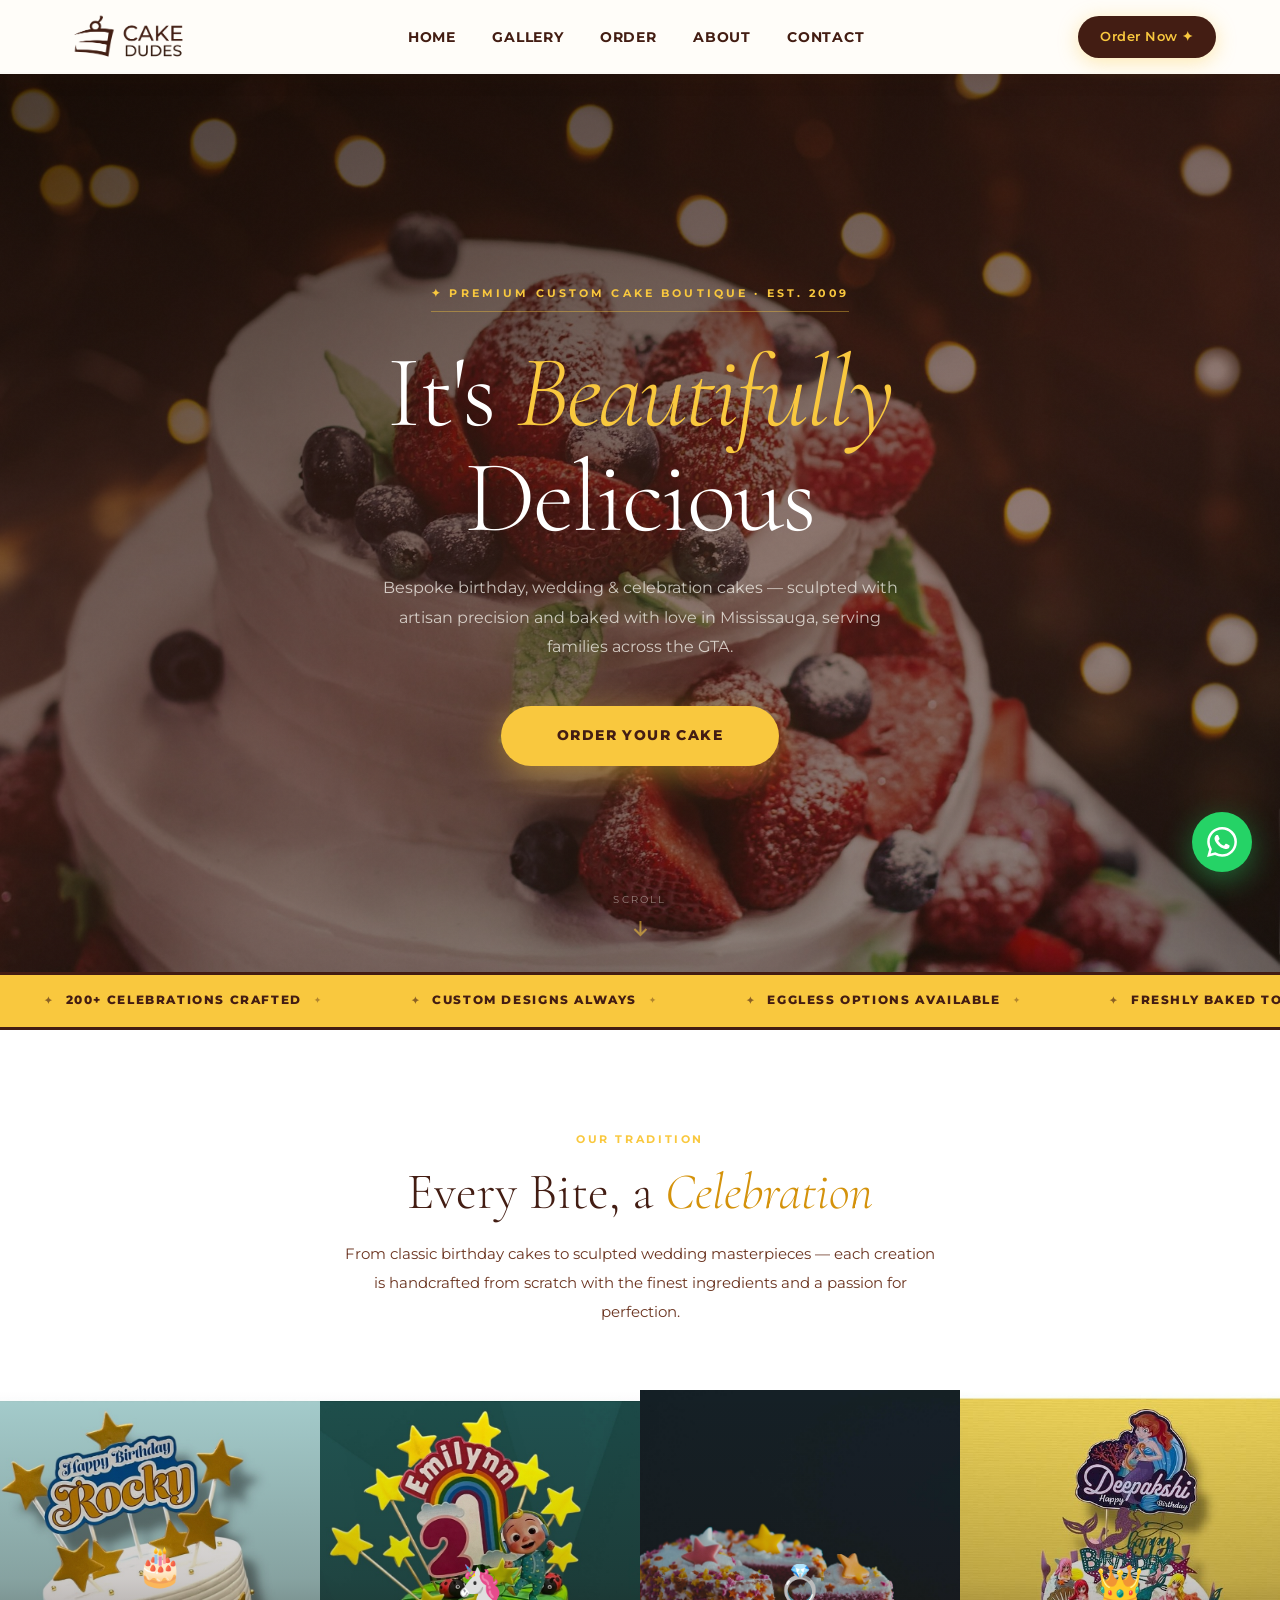
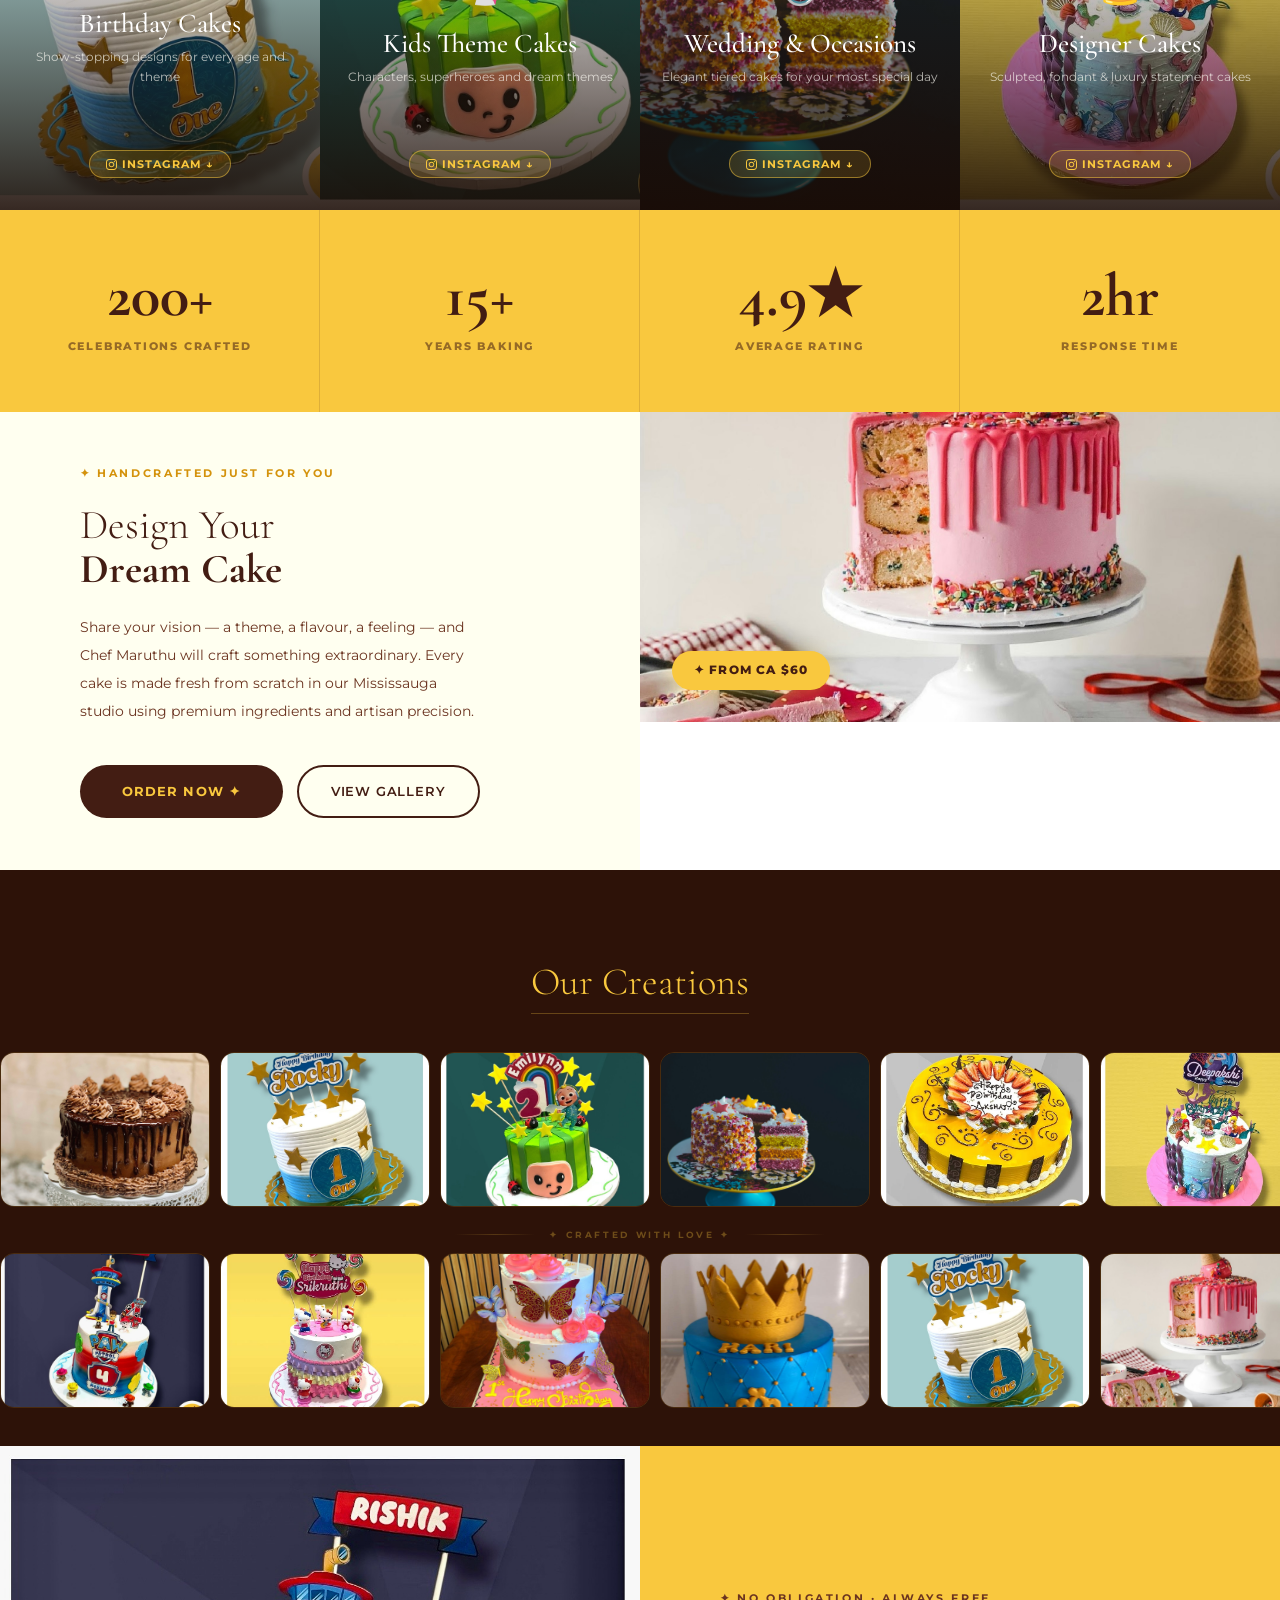
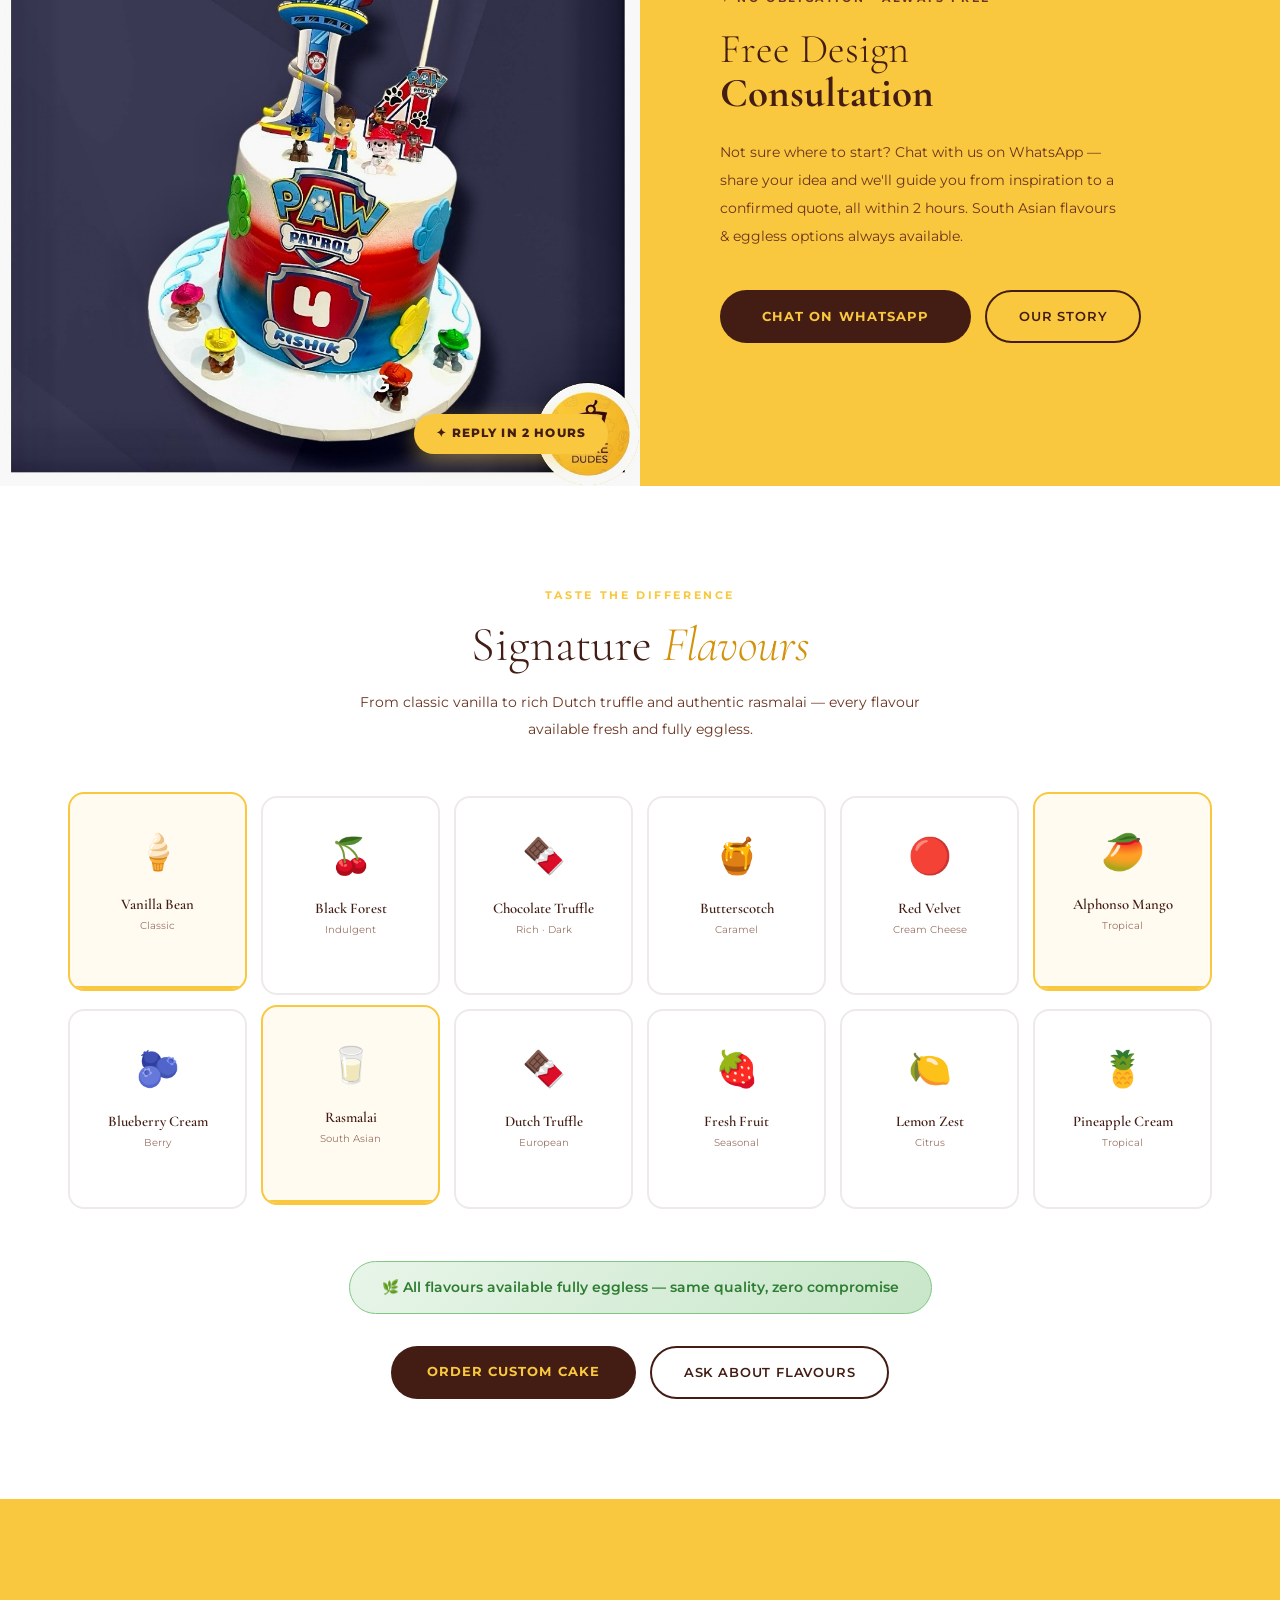
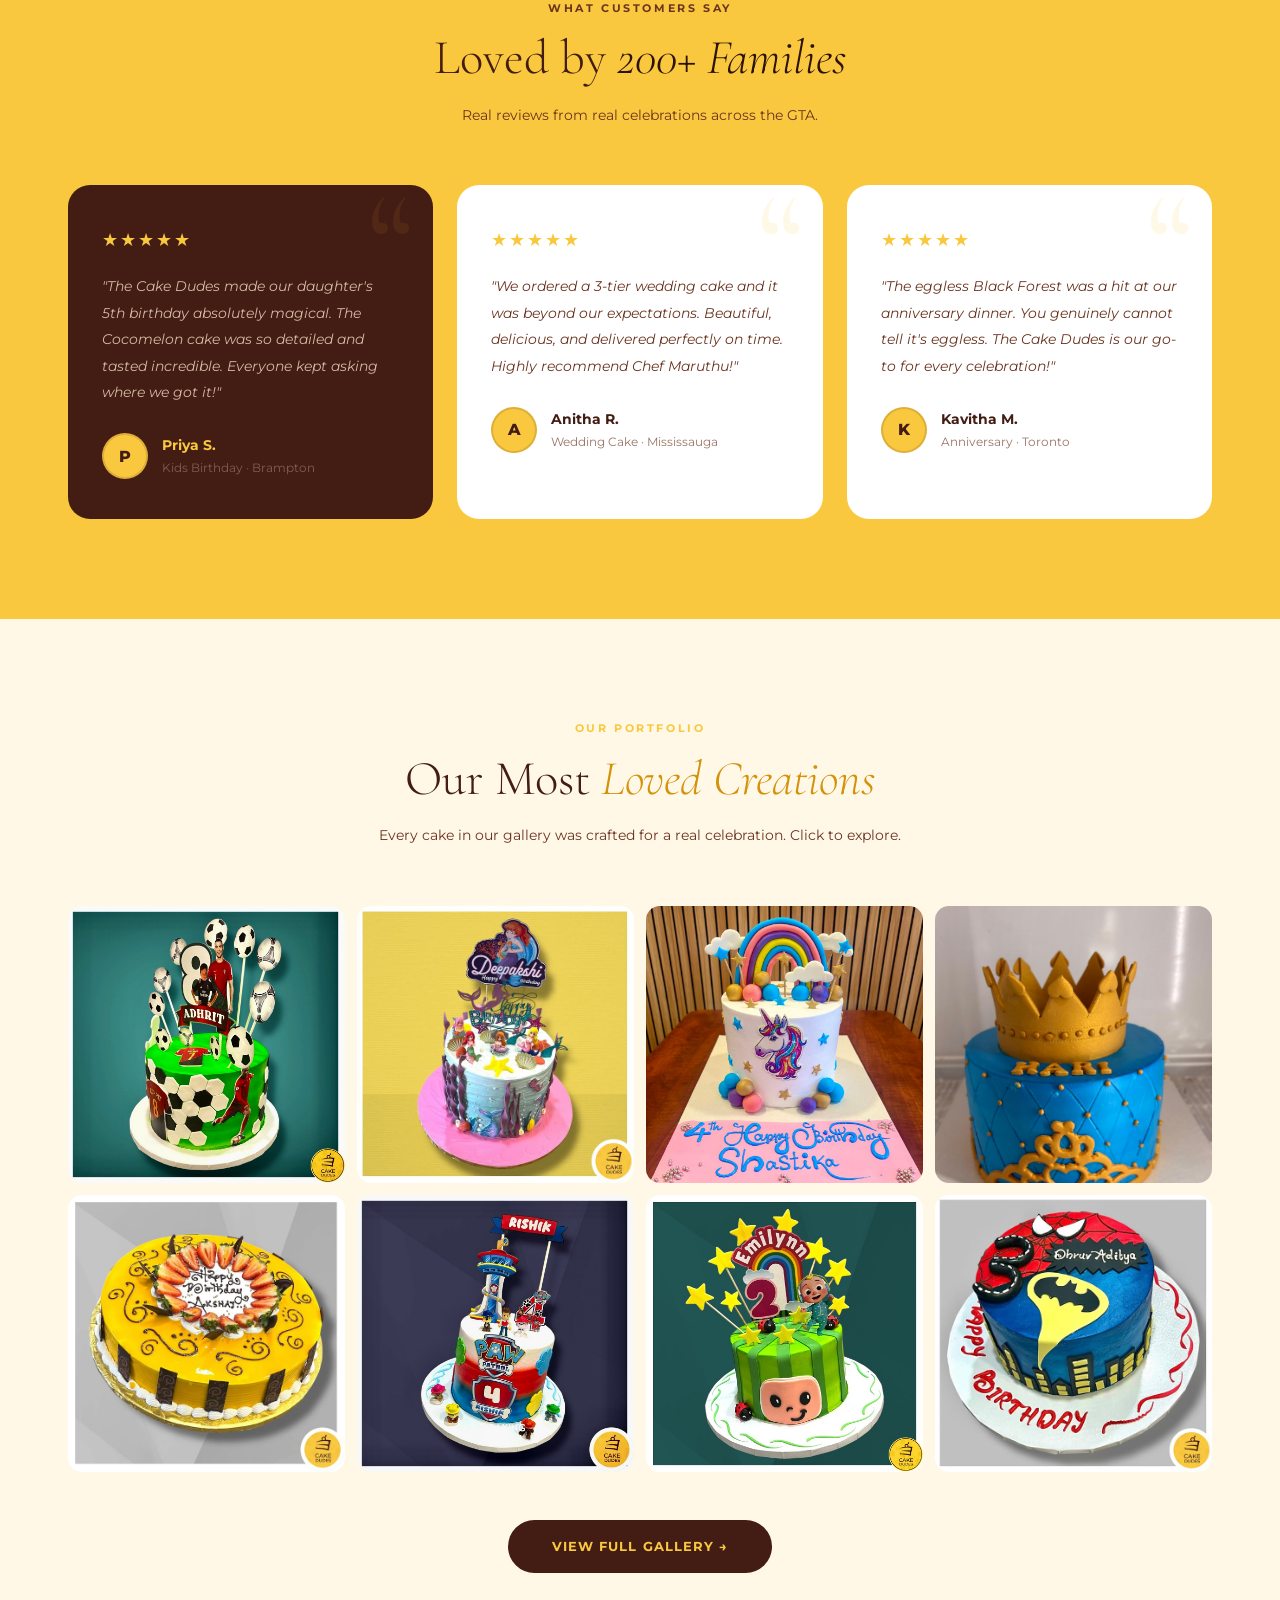
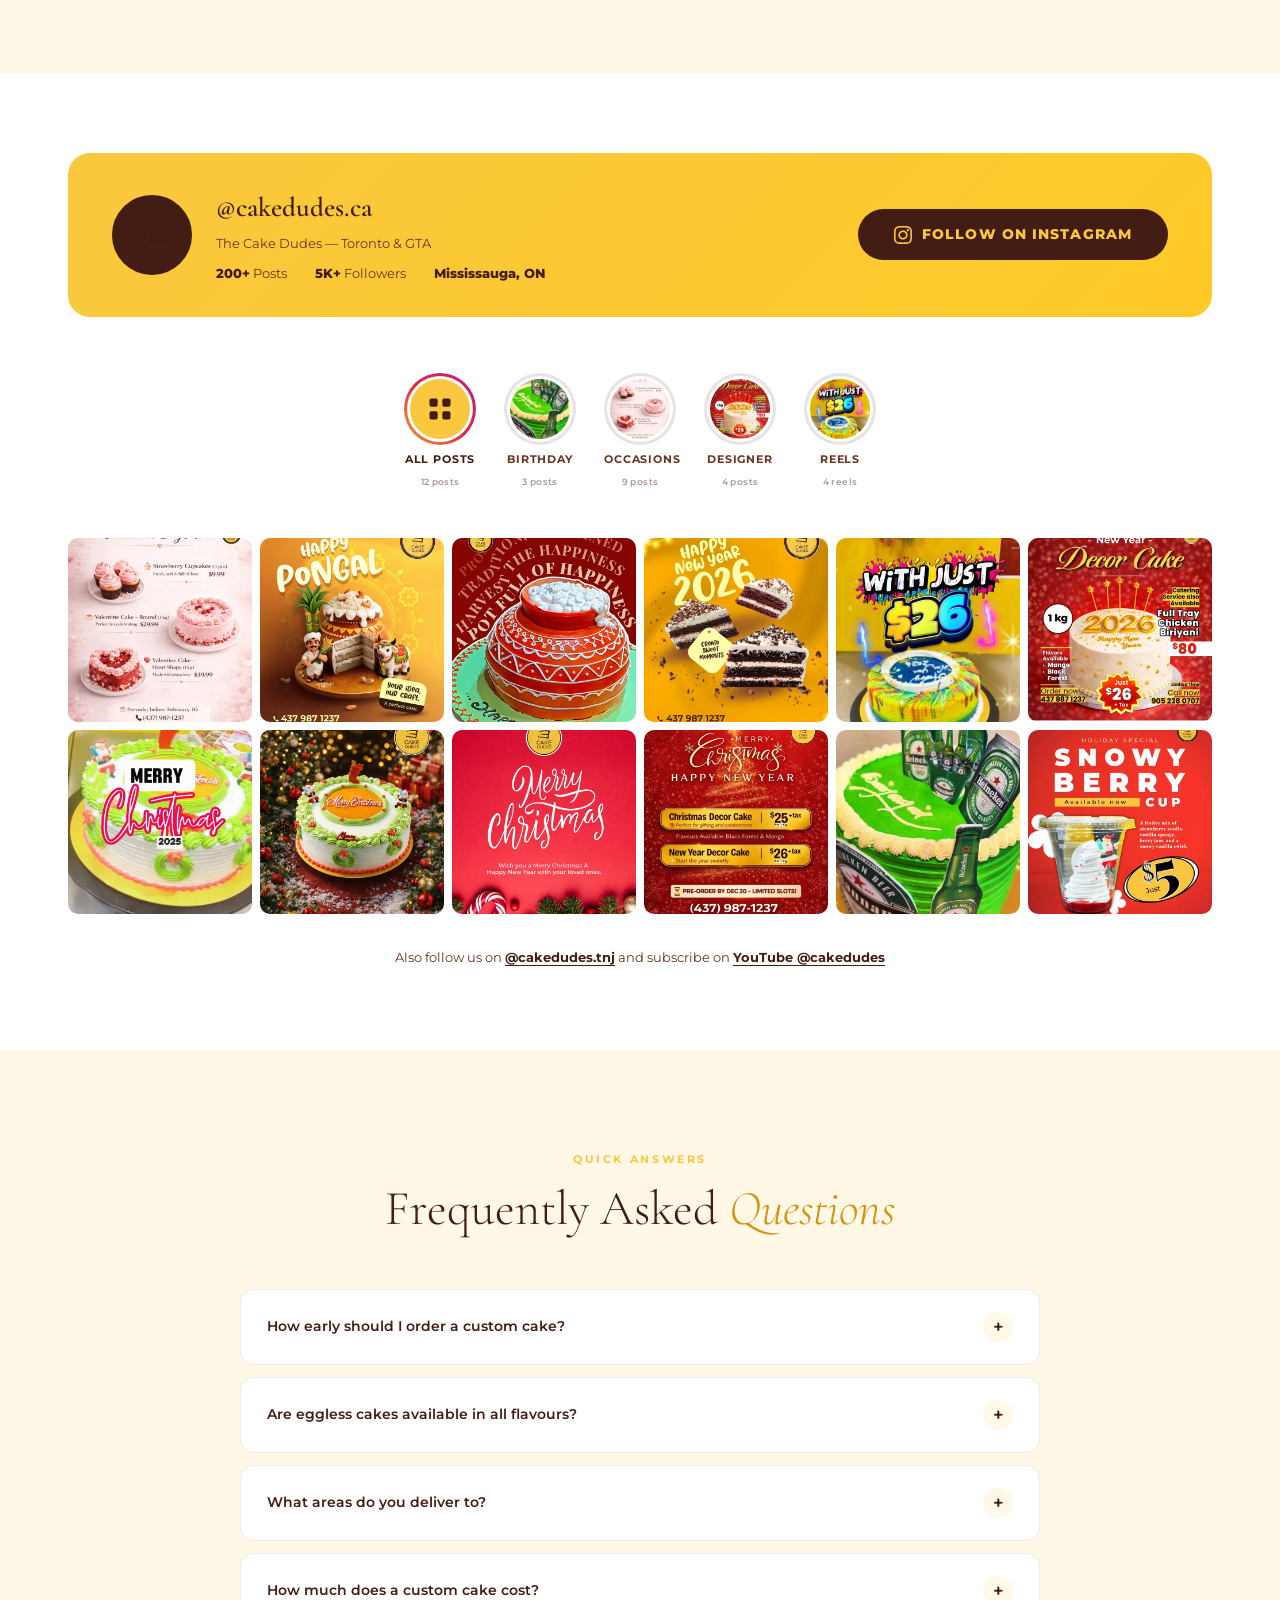
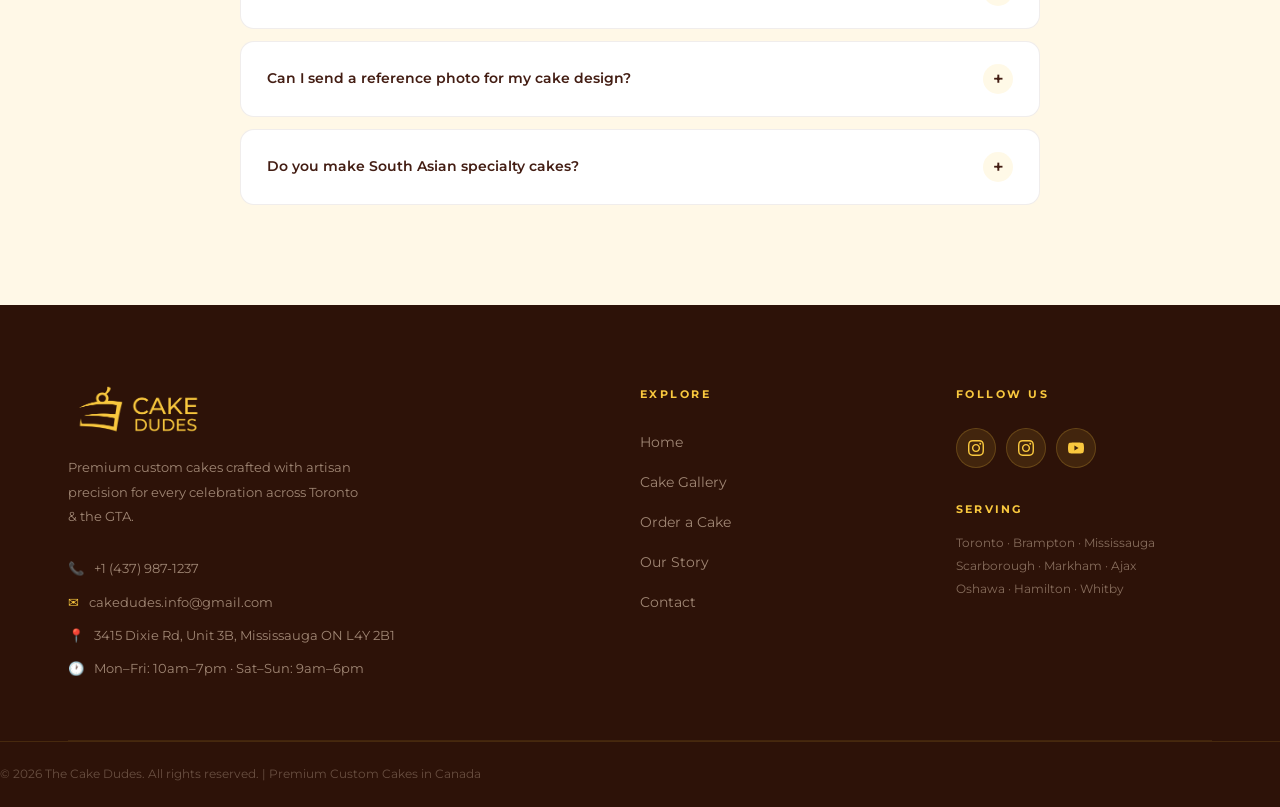
==== commit 0f1a29fe: "Redesign Instagram filter as Story Highlight circles - Replaced pill buttons with Instagram-style ci" ====
--- a/index.html
+++ b/index.html
@@ -513,22 +513,75 @@
   .ig-post-overlay svg  { width: 28px; height: 28px; fill: var(--y); }
   .ig-post-overlay span { font-size: .70rem; letter-spacing: .12em; text-transform: uppercase; color: rgba(249,200,62,.85); font-weight: 700; }
 
-  /* ── Instagram Category Filter Bar ── */
-  .ig-filter-bar {
+  /* ── Instagram Highlights-style Category Filter ── */
+  .ig-highlights-wrap {
+    overflow-x: auto; -webkit-overflow-scrolling: touch;
+    scrollbar-width: none; margin-bottom: 40px;
+  }
+  .ig-highlights-wrap::-webkit-scrollbar { display: none; }
+
+  .ig-highlights {
+    display: flex; align-items: flex-start; justify-content: center;
+    gap: 28px; padding: 8px 16px;
+    width: max-content; margin: 0 auto;
+  }
+
+  /* Single highlight bubble */
+  .ig-hl {
+    display: flex; flex-direction: column; align-items: center;
+    gap: 8px; cursor: pointer; min-width: 72px;
+  }
+
+  /* Gradient ring — inactive */
+  .ig-hl-ring {
+    width: 72px; height: 72px; border-radius: 50%;
+    padding: 3px;
+    background: rgba(67,29,19,.12);
+    transition: background .3s ease, transform .25s ease;
+    flex-shrink: 0;
+  }
+  .ig-hl:hover .ig-hl-ring { transform: scale(1.08); }
+
+  /* Active ring — Instagram gradient */
+  .ig-hl.active .ig-hl-ring {
+    background: linear-gradient(45deg, #f09433, #e6683c, #dc2743, #cc2366, #bc1888);
+  }
+
+  /* Inner circle (white gap between ring and image) */
+  .ig-hl-inner {
+    width: 100%; height: 100%; border-radius: 50%;
+    background: var(--wh); padding: 3px;
+    overflow: hidden;
     display: flex; align-items: center; justify-content: center;
-    gap: 10px; flex-wrap: wrap;
-    margin-bottom: 32px;
-  }
-  .ig-filter-btn {
-    padding: 9px 22px; border-radius: 100px; border: 2px solid rgba(67,29,19,.15);
-    background: transparent; color: var(--brm); font-family: 'Montserrat', sans-serif;
-    font-size: .72rem; font-weight: 700; letter-spacing: .10em; text-transform: uppercase;
-    cursor: pointer; transition: all .25s ease;
-  }
-  .ig-filter-btn:hover { border-color: var(--y); background: var(--yl); color: var(--br); }
-  .ig-filter-btn.active {
-    background: var(--y); border-color: var(--y); color: var(--br);
-    box-shadow: 0 4px 14px rgba(249,200,62,.40);
+  }
+
+  /* Image inside circle */
+  .ig-hl-inner img {
+    width: 100%; height: 100%; border-radius: 50%;
+    object-fit: cover; display: block;
+  }
+
+  /* "All" highlight uses an icon grid */
+  .ig-hl-icon {
+    width: 100%; height: 100%; border-radius: 50%;
+    background: var(--y);
+    display: flex; align-items: center; justify-content: center;
+  }
+  .ig-hl-icon svg { width: 28px; height: 28px; fill: var(--br); }
+
+  /* Label below circle */
+  .ig-hl-label {
+    font-size: .66rem; font-weight: 700; letter-spacing: .08em;
+    text-transform: uppercase; color: var(--brm); text-align: center;
+    line-height: 1.3; max-width: 72px;
+    transition: color .25s ease;
+  }
+  .ig-hl.active .ig-hl-label { color: var(--br); }
+
+  /* Post count badge */
+  .ig-hl-count {
+    font-size: .58rem; color: rgba(67,29,19,.45); font-weight: 600;
+    letter-spacing: .04em;
   }
 
   /* Hidden posts during filter */
@@ -1075,12 +1128,71 @@
       </a>
     </div>
 
-    <!-- Category filter bar — driven by JS igFilter() -->
-    <div class="ig-filter-bar" id="ig-filter-bar" role="group" aria-label="Filter Instagram posts by category">
-      <button class="ig-filter-btn active" data-cat="all">✦ All Posts</button>
-      <button class="ig-filter-btn" data-cat="birthday">🎂 Birthday</button>
-      <button class="ig-filter-btn" data-cat="occasions">✨ Occasions</button>
-      <button class="ig-filter-btn" data-cat="designer">👑 Designer</button>
+    <!-- Instagram Highlights-style category filter -->
+    <div class="ig-highlights-wrap">
+      <div class="ig-highlights" id="ig-filter-bar" role="group" aria-label="Filter posts by category">
+
+        <!-- All Posts -->
+        <div class="ig-hl active" data-cat="all" role="button" tabindex="0" aria-label="Show all posts">
+          <div class="ig-hl-ring">
+            <div class="ig-hl-inner">
+              <div class="ig-hl-icon">
+                <svg viewBox="0 0 24 24" xmlns="http://www.w3.org/2000/svg">
+                  <rect x="3" y="3" width="7" height="7" rx="1.5"/><rect x="14" y="3" width="7" height="7" rx="1.5"/>
+                  <rect x="3" y="14" width="7" height="7" rx="1.5"/><rect x="14" y="14" width="7" height="7" rx="1.5"/>
+                </svg>
+              </div>
+            </div>
+          </div>
+          <span class="ig-hl-label">All Posts</span>
+          <span class="ig-hl-count">12 posts</span>
+        </div>
+
+        <!-- Birthday -->
+        <div class="ig-hl" data-cat="birthday" role="button" tabindex="0" aria-label="Show birthday posts">
+          <div class="ig-hl-ring">
+            <div class="ig-hl-inner">
+              <img src="images/instagram/ig_11_DSNWAtyDUI0.jpg" alt="Birthday cakes"/>
+            </div>
+          </div>
+          <span class="ig-hl-label">Birthday</span>
+          <span class="ig-hl-count">3 posts</span>
+        </div>
+
+        <!-- Occasions -->
+        <div class="ig-hl" data-cat="occasions" role="button" tabindex="0" aria-label="Show occasion posts">
+          <div class="ig-hl-ring">
+            <div class="ig-hl-inner">
+              <img src="images/instagram/ig_01_DUd4c69E6di.jpg" alt="Occasion cakes"/>
+            </div>
+          </div>
+          <span class="ig-hl-label">Occasions</span>
+          <span class="ig-hl-count">9 posts</span>
+        </div>
+
+        <!-- Designer -->
+        <div class="ig-hl" data-cat="designer" role="button" tabindex="0" aria-label="Show designer posts">
+          <div class="ig-hl-ring">
+            <div class="ig-hl-inner">
+              <img src="images/instagram/ig_06_DSyTpetgC6S.jpg" alt="Designer cakes"/>
+            </div>
+          </div>
+          <span class="ig-hl-label">Designer</span>
+          <span class="ig-hl-count">4 posts</span>
+        </div>
+
+        <!-- Reels -->
+        <div class="ig-hl" data-cat="reels" role="button" tabindex="0" aria-label="Show reels">
+          <div class="ig-hl-ring">
+            <div class="ig-hl-inner">
+              <img src="images/instagram/ig_05_DS5PeEkDYAN.jpg" alt="Reels"/>
+            </div>
+          </div>
+          <span class="ig-hl-label">Reels</span>
+          <span class="ig-hl-count">4 reels</span>
+        </div>
+
+      </div>
     </div>
 
     <!-- Real @cakedudes.ca posts — thumbnails downloaded from Instagram, links open actual posts/reels -->
@@ -1124,7 +1236,7 @@
       </a>
 
       <!-- Post 05: New Year cake REEL — also tagged birthday (celebration cake) -->
-      <a class="ig-post" data-cat="occasions birthday" href="https://www.instagram.com/p/DS5PeEkDYAN/" target="_blank" rel="noopener" aria-label="New Year celebration cake reel — Watch on Instagram">
+      <a class="ig-post" data-cat="occasions birthday reels" href="https://www.instagram.com/p/DS5PeEkDYAN/" target="_blank" rel="noopener" aria-label="New Year celebration cake reel — Watch on Instagram">
         <img src="images/instagram/ig_05_DS5PeEkDYAN.jpg" alt="New Year celebration cake" loading="lazy"/>
         <div class="ig-post-overlay">
           <svg viewBox="0 0 24 24" fill="currentColor" style="width:32px;height:32px"><path d="M19.59 6.69a4.83 4.83 0 01-3.77-4.25V2h-3.45v13.67a2.89 2.89 0 01-2.88 2.5 2.89 2.89 0 01-2.89-2.89 2.89 2.89 0 012.89-2.89c.28 0 .54.04.79.1V9.01a6.28 6.28 0 00-.79-.05 6.34 6.34 0 00-6.34 6.34 6.34 6.34 0 006.34 6.34 6.34 6.34 0 006.33-6.34V8.69a8.18 8.18 0 004.78 1.52V6.76a4.85 4.85 0 01-1.01-.07z"/></svg>
@@ -1142,7 +1254,7 @@
       </a>
 
       <!-- Post 07: Christmas REEL -->
-      <a class="ig-post" data-cat="occasions" href="https://www.instagram.com/p/DSssa8zEdeM/" target="_blank" rel="noopener" aria-label="Christmas cake reel — Watch on Instagram">
+      <a class="ig-post" data-cat="occasions reels" href="https://www.instagram.com/p/DSssa8zEdeM/" target="_blank" rel="noopener" aria-label="Christmas cake reel — Watch on Instagram">
         <img src="images/instagram/ig_07_DSssa8zEdeM.jpg" alt="Christmas celebration cake" loading="lazy"/>
         <div class="ig-post-overlay">
           <svg viewBox="0 0 24 24" fill="currentColor" style="width:32px;height:32px"><path d="M19.59 6.69a4.83 4.83 0 01-3.77-4.25V2h-3.45v13.67a2.89 2.89 0 01-2.88 2.5 2.89 2.89 0 01-2.89-2.89 2.89 2.89 0 012.89-2.89c.28 0 .54.04.79.1V9.01a6.28 6.28 0 00-.79-.05 6.34 6.34 0 00-6.34 6.34 6.34 6.34 0 006.34 6.34 6.34 6.34 0 006.33-6.34V8.69a8.18 8.18 0 004.78 1.52V6.76a4.85 4.85 0 01-1.01-.07z"/></svg>
@@ -1178,7 +1290,7 @@
       </a>
 
       <!-- Post 11: Birthday Reel — explicitly mentions birthdays -->
-      <a class="ig-post" data-cat="birthday" href="https://www.instagram.com/p/DSNWAtyDUI0/" target="_blank" rel="noopener" aria-label="Birthday cake reel — Watch on Instagram">
+      <a class="ig-post" data-cat="birthday reels" href="https://www.instagram.com/p/DSNWAtyDUI0/" target="_blank" rel="noopener" aria-label="Birthday cake reel — Watch on Instagram">
         <img src="images/instagram/ig_11_DSNWAtyDUI0.jpg" alt="Birthday cake freshly crafted" loading="lazy"/>
         <div class="ig-post-overlay">
           <svg viewBox="0 0 24 24" fill="currentColor" style="width:32px;height:32px"><path d="M19.59 6.69a4.83 4.83 0 01-3.77-4.25V2h-3.45v13.67a2.89 2.89 0 01-2.88 2.5 2.89 2.89 0 01-2.89-2.89 2.89 2.89 0 012.89-2.89c.28 0 .54.04.79.1V9.01a6.28 6.28 0 00-.79-.05 6.34 6.34 0 00-6.34 6.34 6.34 6.34 0 006.34 6.34 6.34 6.34 0 006.33-6.34V8.69a8.18 8.18 0 004.78 1.52V6.76a4.85 4.85 0 01-1.01-.07z"/></svg>
@@ -1187,7 +1299,7 @@
       </a>
 
       <!-- Post 12: Snowy Berry Cup — designer specialty -->
-      <a class="ig-post" data-cat="designer" href="https://www.instagram.com/p/DSKu-TCDVr-/" target="_blank" rel="noopener" aria-label="Snowy Berry Cup specialty reel — Watch on Instagram">
+      <a class="ig-post" data-cat="designer reels" href="https://www.instagram.com/p/DSKu-TCDVr-/" target="_blank" rel="noopener" aria-label="Snowy Berry Cup specialty reel — Watch on Instagram">
         <img src="images/instagram/ig_12_DSKu-TCDVr-.jpg" alt="Snowy Berry Cup specialty" loading="lazy"/>
         <div class="ig-post-overlay">
           <svg viewBox="0 0 24 24" fill="currentColor" style="width:32px;height:32px"><path d="M19.59 6.69a4.83 4.83 0 01-3.77-4.25V2h-3.45v13.67a2.89 2.89 0 01-2.88 2.5 2.89 2.89 0 01-2.89-2.89 2.89 2.89 0 012.89-2.89c.28 0 .54.04.79.1V9.01a6.28 6.28 0 00-.79-.05 6.34 6.34 0 00-6.34 6.34 6.34 6.34 0 006.34 6.34 6.34 6.34 0 006.33-6.34V8.69a8.18 8.18 0 004.78 1.52V6.76a4.85 4.85 0 01-1.01-.07z"/></svg>
@@ -1207,22 +1319,20 @@
 </section>
 
 <script>
-/* ── Instagram Category Filter Engine ──────────────────────
+/* ── Instagram Highlights Filter Engine ────────────────────
    igFilter(cat) — filters #ig-grid posts by data-cat attribute.
-   Called by:
-     • Filter bar buttons (.ig-filter-btn)
-     • Category card "Instagram ↓" buttons (.cat-ig-btn)
+   Called by highlight circles (.ig-hl) and cat-card buttons (.cat-ig-btn)
    ────────────────────────────────────────────────────────── */
 function igFilter(cat) {
-  var posts = document.querySelectorAll('#ig-grid .ig-post');
-  var btns  = document.querySelectorAll('#ig-filter-bar .ig-filter-btn');
-
-  /* Update active state on filter bar */
-  btns.forEach(function(btn) {
-    btn.classList.toggle('active', btn.getAttribute('data-cat') === cat);
+  var posts  = document.querySelectorAll('#ig-grid .ig-post');
+  var hls    = document.querySelectorAll('#ig-filter-bar .ig-hl');
+
+  /* Update active highlight */
+  hls.forEach(function(hl) {
+    hl.classList.toggle('active', hl.getAttribute('data-cat') === cat);
   });
 
-  /* Show / hide posts */
+  /* Show / hide posts with a quick fade */
   posts.forEach(function(post) {
     if (cat === 'all') {
       post.classList.remove('ig-hidden');
@@ -1237,10 +1347,13 @@
   if (sec) { sec.scrollIntoView({ behavior: 'smooth', block: 'start' }); }
 }
 
-/* Wire up the filter bar buttons */
+/* Wire up highlight circles + keyboard support */
 document.addEventListener('DOMContentLoaded', function () {
-  document.querySelectorAll('#ig-filter-bar .ig-filter-btn').forEach(function(btn) {
-    btn.addEventListener('click', function() { igFilter(btn.getAttribute('data-cat')); });
+  document.querySelectorAll('#ig-filter-bar .ig-hl').forEach(function(hl) {
+    hl.addEventListener('click', function() { igFilter(hl.getAttribute('data-cat')); });
+    hl.addEventListener('keydown', function(e) {
+      if (e.key === 'Enter' || e.key === ' ') { e.preventDefault(); igFilter(hl.getAttribute('data-cat')); }
+    });
   });
 });
 </script>
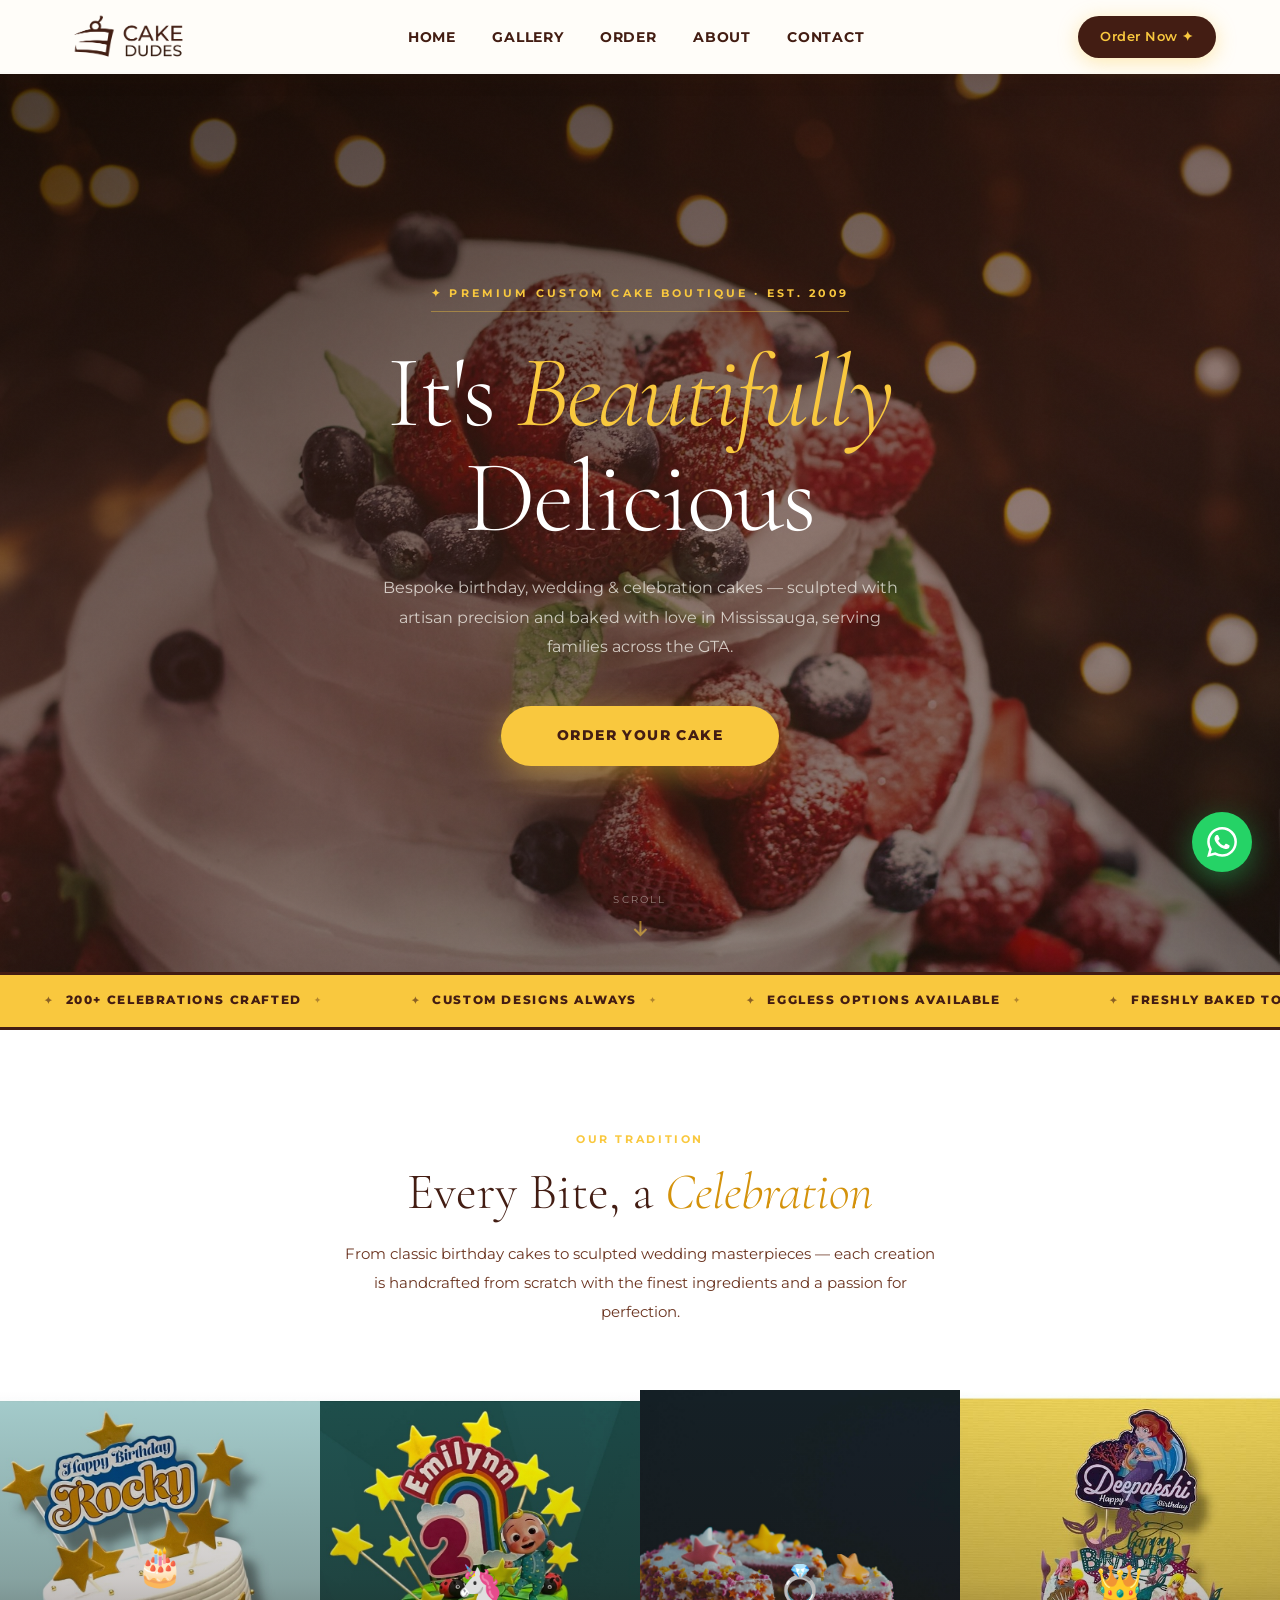
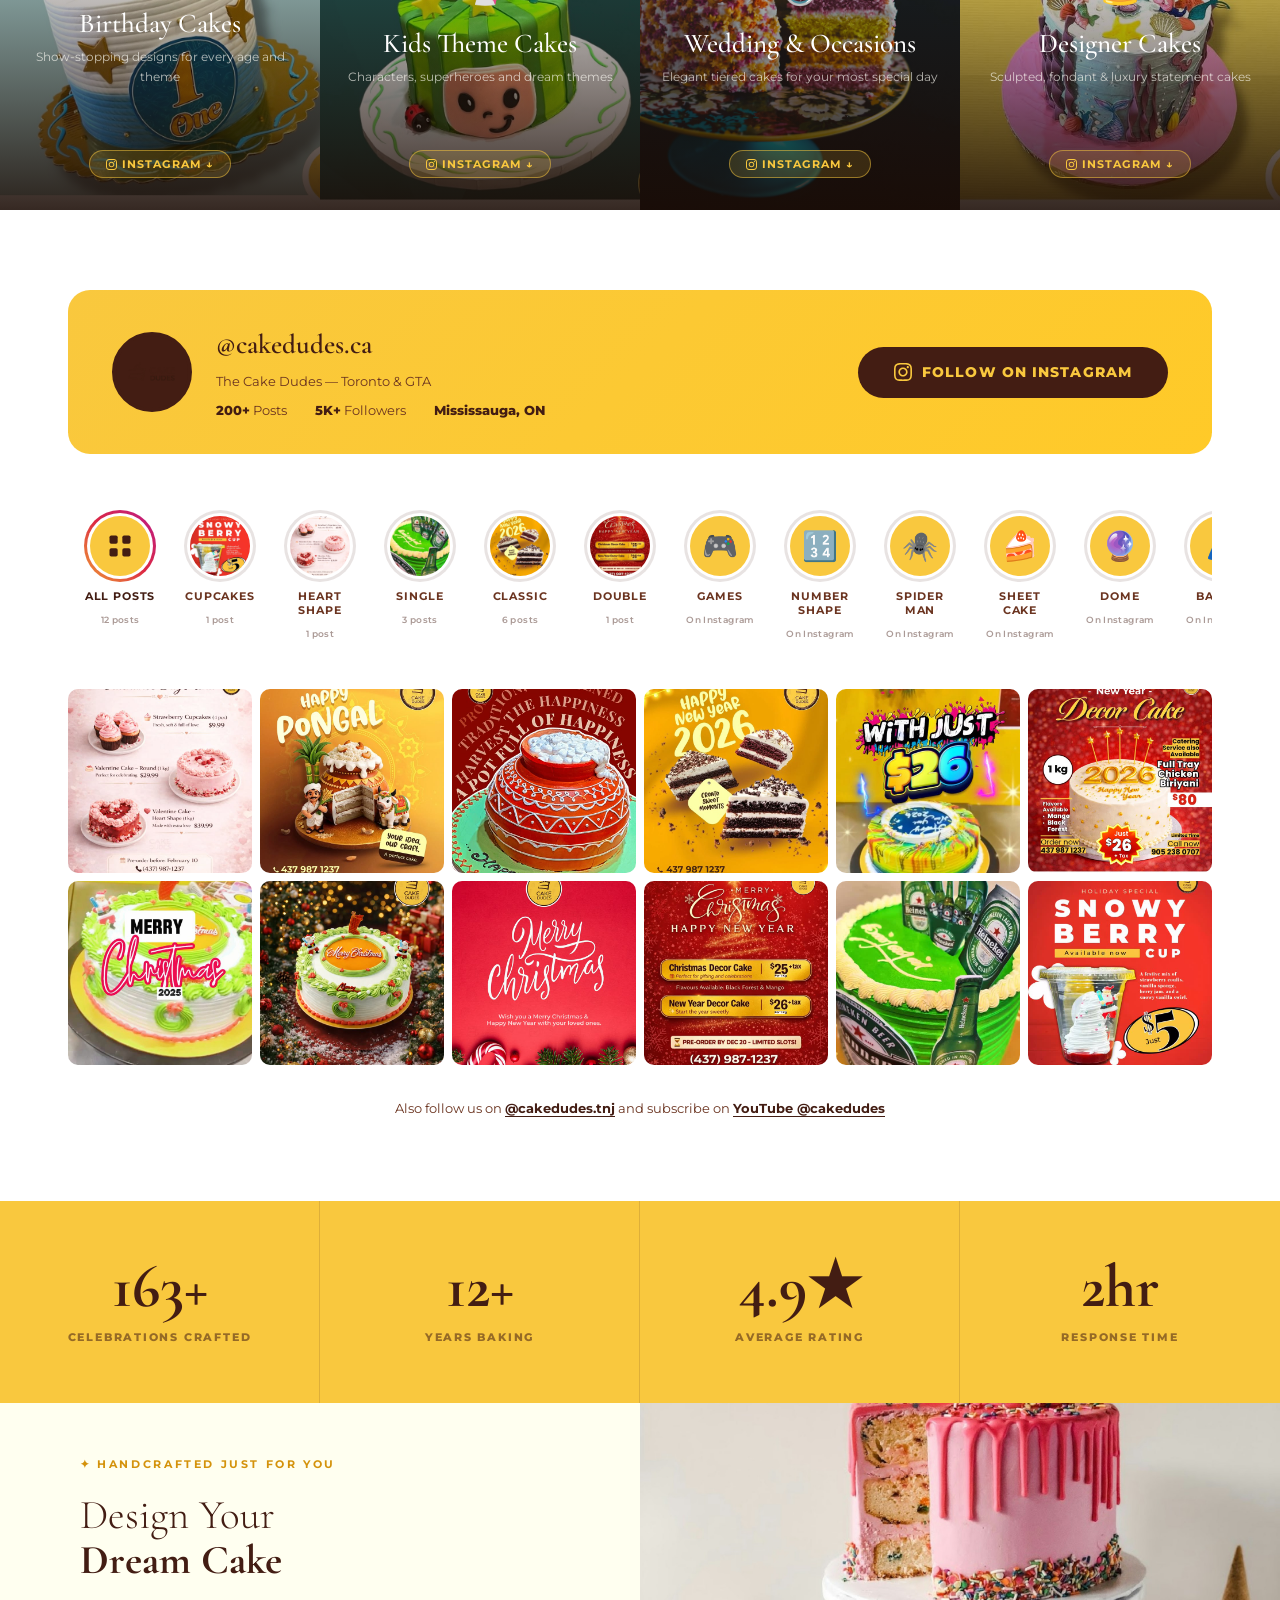
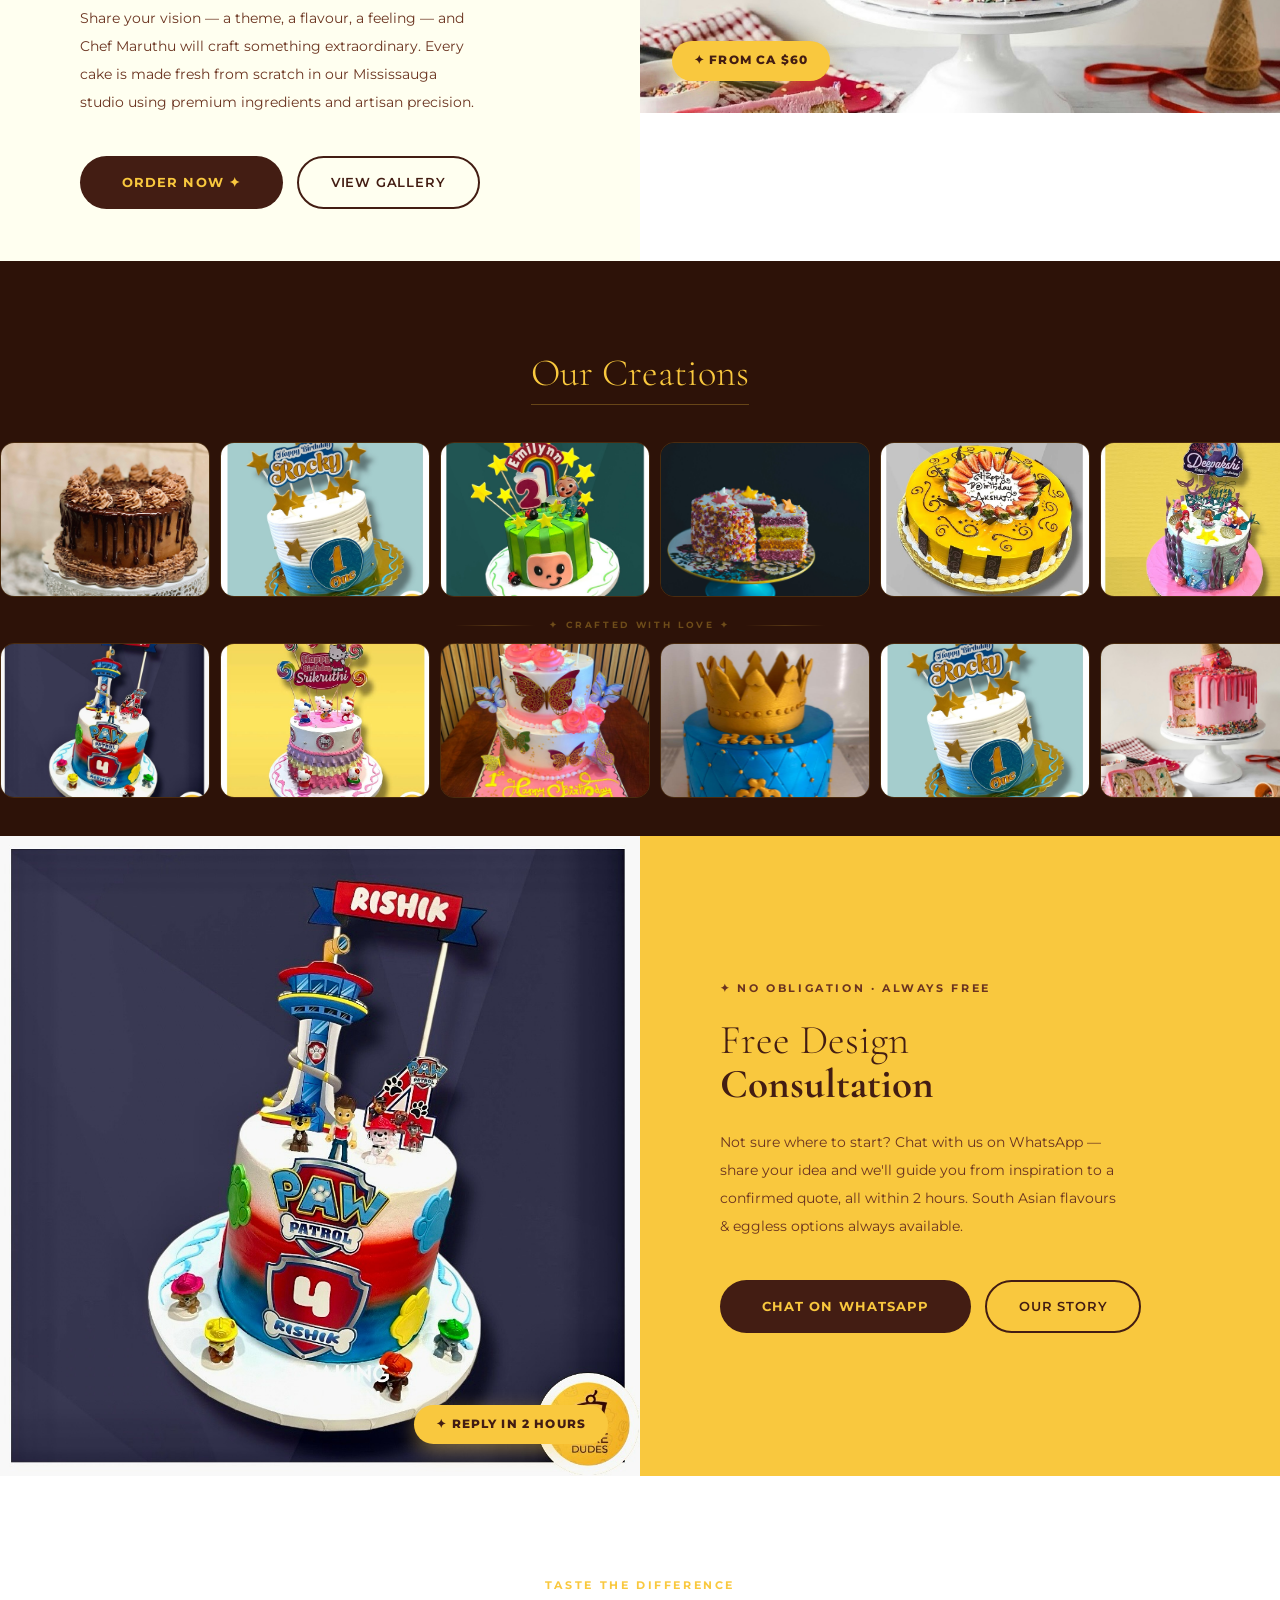
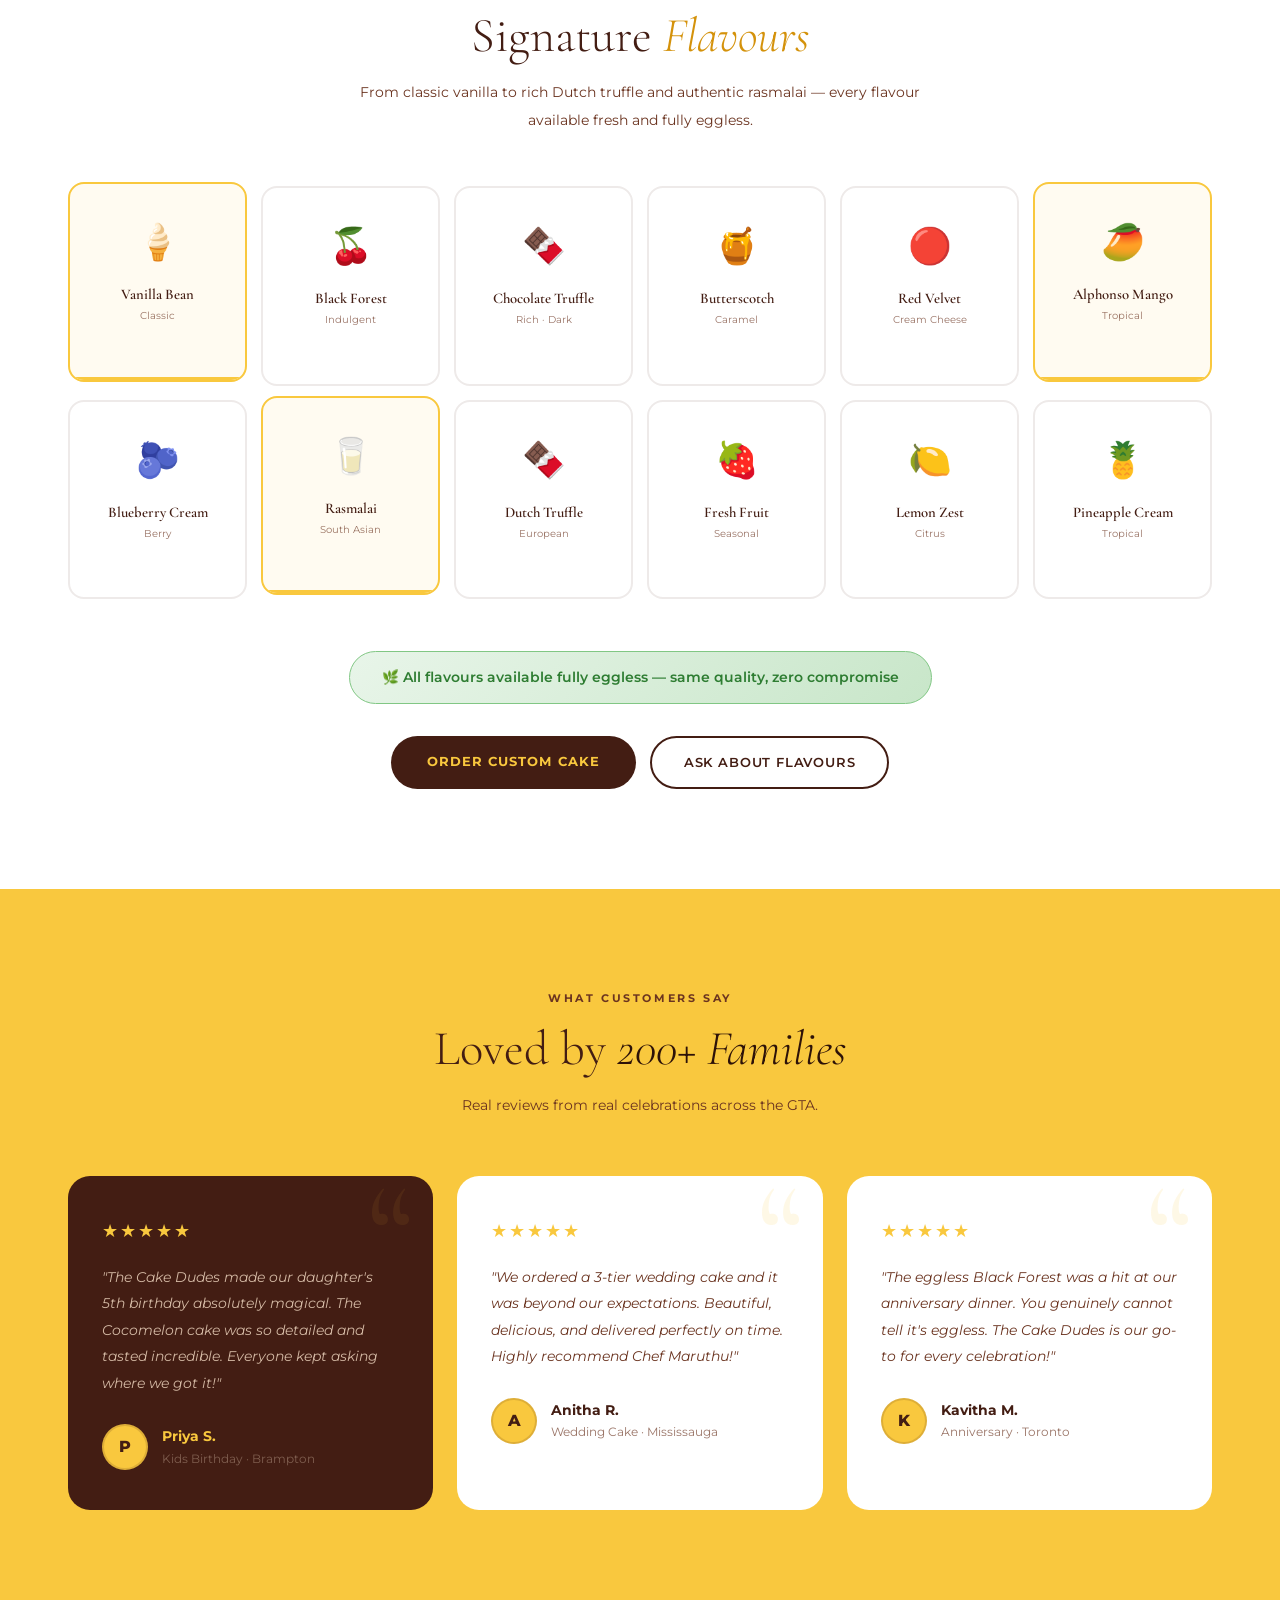
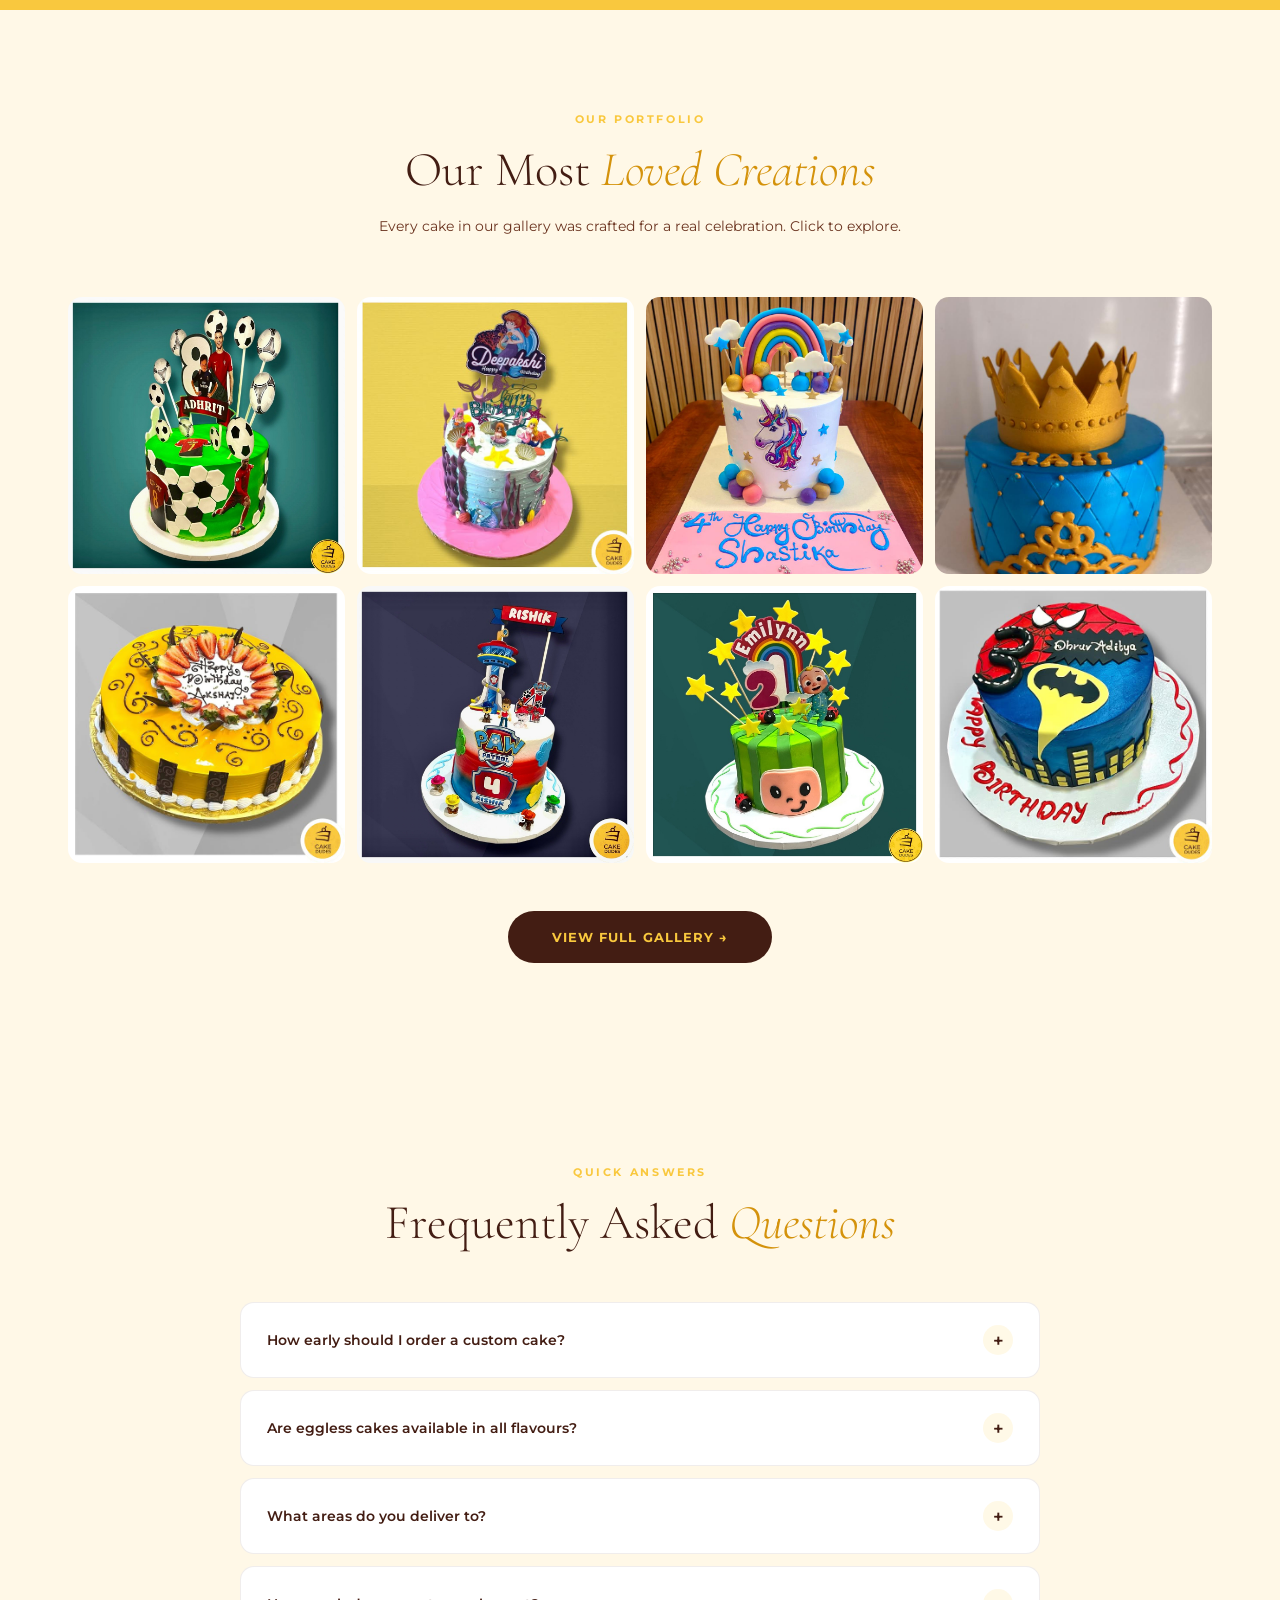
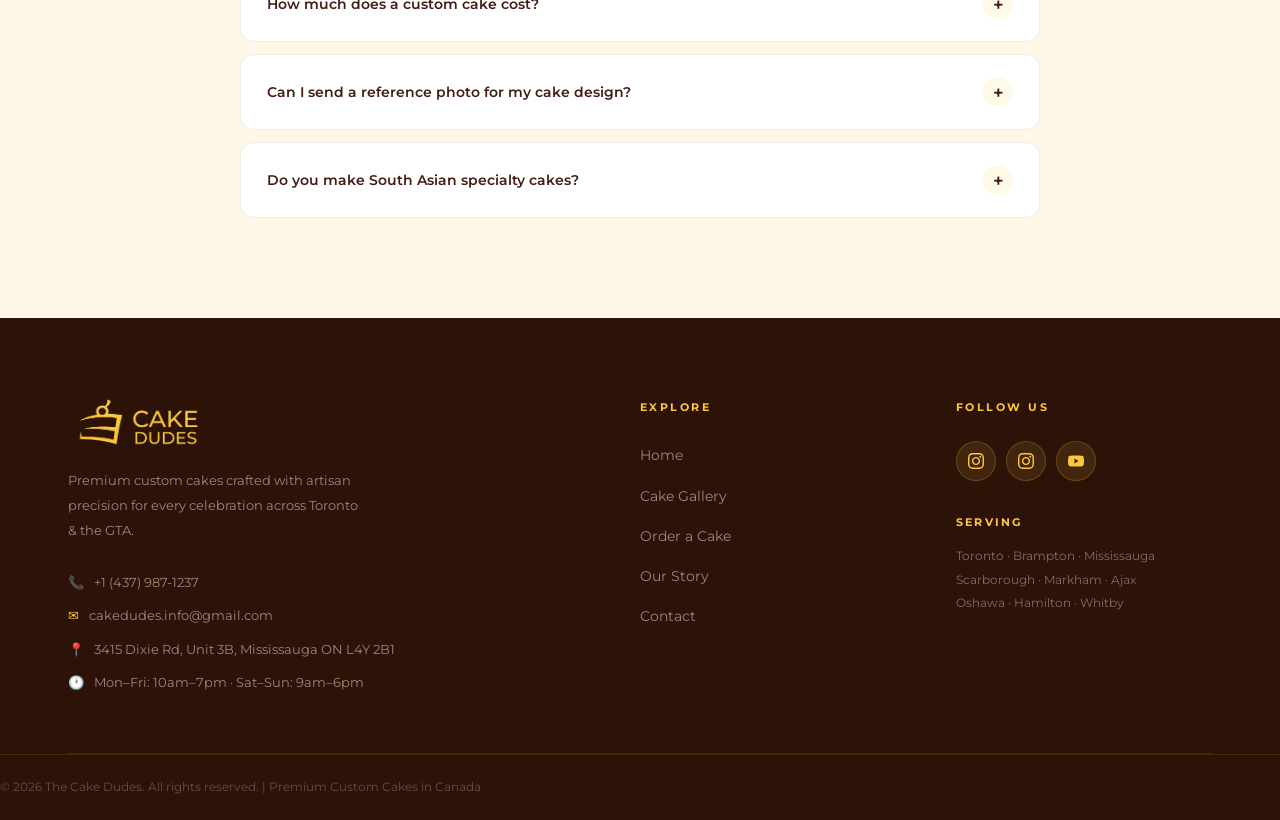
==== commit 77b99664: "Restructure page UX + expand Instagram to 12 user categories - Moved Instagram section from bottom (" ====
--- a/index.html
+++ b/index.html
@@ -833,7 +833,7 @@
         <div class="cat-name">Birthday Cakes</div>
         <div class="cat-desc">Show-stopping designs for every age and theme</div>
         <span class="cat-link">Explore →</span>
-        <button class="cat-ig-btn" data-ig-filter="birthday" onclick="event.preventDefault();igFilter('birthday')"><svg viewBox="0 0 24 24"><path d="M12 2.163c3.204 0 3.584.012 4.85.07 3.252.148 4.771 1.691 4.919 4.919.058 1.265.069 1.645.069 4.849 0 3.205-.012 3.584-.069 4.849-.149 3.225-1.664 4.771-4.919 4.919-1.266.058-1.644.07-4.85.07-3.204 0-3.584-.012-4.849-.07-3.26-.149-4.771-1.699-4.919-4.92-.058-1.265-.07-1.644-.07-4.849 0-3.204.013-3.583.07-4.849.149-3.227 1.664-4.771 4.919-4.919 1.266-.057 1.645-.069 4.849-.069zm0-2.163c-3.259 0-3.667.014-4.947.072-4.358.2-6.78 2.618-6.98 6.98-.059 1.281-.073 1.689-.073 4.948 0 3.259.014 3.668.072 4.948.2 4.358 2.618 6.78 6.98 6.98 1.281.058 1.689.072 4.948.072 3.259 0 3.668-.014 4.948-.072 4.354-.2 6.782-2.618 6.979-6.98.059-1.28.073-1.689.073-4.948 0-3.259-.014-3.667-.072-4.947-.196-4.354-2.617-6.78-6.979-6.98-1.281-.059-1.69-.073-4.949-.073zm0 5.838c-3.403 0-6.162 2.759-6.162 6.162s2.759 6.163 6.162 6.163 6.162-2.759 6.162-6.163c0-3.403-2.759-6.162-6.162-6.162zm0 10.162c-2.209 0-4-1.79-4-4 0-2.209 1.791-4 4-4s4 1.791 4 4c0 2.21-1.791 4-4 4zm6.406-11.845c-.796 0-1.441.645-1.441 1.44s.645 1.44 1.441 1.44c.795 0 1.439-.645 1.439-1.44s-.644-1.44-1.439-1.44z"/></svg>Instagram ↓</button>
+        <button class="cat-ig-btn" data-ig-filter="single" onclick="event.preventDefault();igFilter('single')"><svg viewBox="0 0 24 24"><path d="M12 2.163c3.204 0 3.584.012 4.85.07 3.252.148 4.771 1.691 4.919 4.919.058 1.265.069 1.645.069 4.849 0 3.205-.012 3.584-.069 4.849-.149 3.225-1.664 4.771-4.919 4.919-1.266.058-1.644.07-4.85.07-3.204 0-3.584-.012-4.849-.07-3.26-.149-4.771-1.699-4.919-4.92-.058-1.265-.07-1.644-.07-4.849 0-3.204.013-3.583.07-4.849.149-3.227 1.664-4.771 4.919-4.919 1.266-.057 1.645-.069 4.849-.069zm0-2.163c-3.259 0-3.667.014-4.947.072-4.358.2-6.78 2.618-6.98 6.98-.059 1.281-.073 1.689-.073 4.948 0 3.259.014 3.668.072 4.948.2 4.358 2.618 6.78 6.98 6.98 1.281.058 1.689.072 4.948.072 3.259 0 3.668-.014 4.948-.072 4.354-.2 6.782-2.618 6.979-6.98.059-1.28.073-1.689.073-4.948 0-3.259-.014-3.667-.072-4.947-.196-4.354-2.617-6.78-6.979-6.98-1.281-.059-1.69-.073-4.949-.073zm0 5.838c-3.403 0-6.162 2.759-6.162 6.162s2.759 6.163 6.162 6.163 6.162-2.759 6.162-6.163c0-3.403-2.759-6.162-6.162-6.162zm0 10.162c-2.209 0-4-1.79-4-4 0-2.209 1.791-4 4-4s4 1.791 4 4c0 2.21-1.791 4-4 4zm6.406-11.845c-.796 0-1.441.645-1.441 1.44s.645 1.44 1.441 1.44c.795 0 1.439-.645 1.439-1.44s-.644-1.44-1.439-1.44z"/></svg>Instagram ↓</button>
       </div>
     </a>
     <a class="cat-card" href="gallery.html?filter=kids">
@@ -843,7 +843,7 @@
         <div class="cat-name">Kids Theme Cakes</div>
         <div class="cat-desc">Characters, superheroes and dream themes</div>
         <span class="cat-link">Explore →</span>
-        <button class="cat-ig-btn" data-ig-filter="birthday" onclick="event.preventDefault();igFilter('birthday')"><svg viewBox="0 0 24 24"><path d="M12 2.163c3.204 0 3.584.012 4.85.07 3.252.148 4.771 1.691 4.919 4.919.058 1.265.069 1.645.069 4.849 0 3.205-.012 3.584-.069 4.849-.149 3.225-1.664 4.771-4.919 4.919-1.266.058-1.644.07-4.85.07-3.204 0-3.584-.012-4.849-.07-3.26-.149-4.771-1.699-4.919-4.92-.058-1.265-.07-1.644-.07-4.849 0-3.204.013-3.583.07-4.849.149-3.227 1.664-4.771 4.919-4.919 1.266-.057 1.645-.069 4.849-.069zm0-2.163c-3.259 0-3.667.014-4.947.072-4.358.2-6.78 2.618-6.98 6.98-.059 1.281-.073 1.689-.073 4.948 0 3.259.014 3.668.072 4.948.2 4.358 2.618 6.78 6.98 6.98 1.281.058 1.689.072 4.948.072 3.259 0 3.668-.014 4.948-.072 4.354-.2 6.782-2.618 6.979-6.98.059-1.28.073-1.689.073-4.948 0-3.259-.014-3.667-.072-4.947-.196-4.354-2.617-6.78-6.979-6.98-1.281-.059-1.69-.073-4.949-.073zm0 5.838c-3.403 0-6.162 2.759-6.162 6.162s2.759 6.163 6.162 6.163 6.162-2.759 6.162-6.163c0-3.403-2.759-6.162-6.162-6.162zm0 10.162c-2.209 0-4-1.79-4-4 0-2.209 1.791-4 4-4s4 1.791 4 4c0 2.21-1.791 4-4 4zm6.406-11.845c-.796 0-1.441.645-1.441 1.44s.645 1.44 1.441 1.44c.795 0 1.439-.645 1.439-1.44s-.644-1.44-1.439-1.44z"/></svg>Instagram ↓</button>
+        <button class="cat-ig-btn" data-ig-filter="spider-man" onclick="event.preventDefault();igFilter('spider-man')"><svg viewBox="0 0 24 24"><path d="M12 2.163c3.204 0 3.584.012 4.85.07 3.252.148 4.771 1.691 4.919 4.919.058 1.265.069 1.645.069 4.849 0 3.205-.012 3.584-.069 4.849-.149 3.225-1.664 4.771-4.919 4.919-1.266.058-1.644.07-4.85.07-3.204 0-3.584-.012-4.849-.07-3.26-.149-4.771-1.699-4.919-4.92-.058-1.265-.07-1.644-.07-4.849 0-3.204.013-3.583.07-4.849.149-3.227 1.664-4.771 4.919-4.919 1.266-.057 1.645-.069 4.849-.069zm0-2.163c-3.259 0-3.667.014-4.947.072-4.358.2-6.78 2.618-6.98 6.98-.059 1.281-.073 1.689-.073 4.948 0 3.259.014 3.668.072 4.948.2 4.358 2.618 6.78 6.98 6.98 1.281.058 1.689.072 4.948.072 3.259 0 3.668-.014 4.948-.072 4.354-.2 6.782-2.618 6.979-6.98.059-1.28.073-1.689.073-4.948 0-3.259-.014-3.667-.072-4.947-.196-4.354-2.617-6.78-6.979-6.98-1.281-.059-1.69-.073-4.949-.073zm0 5.838c-3.403 0-6.162 2.759-6.162 6.162s2.759 6.163 6.162 6.163 6.162-2.759 6.162-6.163c0-3.403-2.759-6.162-6.162-6.162zm0 10.162c-2.209 0-4-1.79-4-4 0-2.209 1.791-4 4-4s4 1.791 4 4c0 2.21-1.791 4-4 4zm6.406-11.845c-.796 0-1.441.645-1.441 1.44s.645 1.44 1.441 1.44c.795 0 1.439-.645 1.439-1.44s-.644-1.44-1.439-1.44z"/></svg>Instagram ↓</button>
       </div>
     </a>
     <a class="cat-card" href="gallery.html?filter=wedding">
@@ -853,7 +853,7 @@
         <div class="cat-name">Wedding &amp; Occasions</div>
         <div class="cat-desc">Elegant tiered cakes for your most special day</div>
         <span class="cat-link">Explore →</span>
-        <button class="cat-ig-btn" data-ig-filter="occasions" onclick="event.preventDefault();igFilter('occasions')"><svg viewBox="0 0 24 24"><path d="M12 2.163c3.204 0 3.584.012 4.85.07 3.252.148 4.771 1.691 4.919 4.919.058 1.265.069 1.645.069 4.849 0 3.205-.012 3.584-.069 4.849-.149 3.225-1.664 4.771-4.919 4.919-1.266.058-1.644.07-4.85.07-3.204 0-3.584-.012-4.849-.07-3.26-.149-4.771-1.699-4.919-4.92-.058-1.265-.07-1.644-.07-4.849 0-3.204.013-3.583.07-4.849.149-3.227 1.664-4.771 4.919-4.919 1.266-.057 1.645-.069 4.849-.069zm0-2.163c-3.259 0-3.667.014-4.947.072-4.358.2-6.78 2.618-6.98 6.98-.059 1.281-.073 1.689-.073 4.948 0 3.259.014 3.668.072 4.948.2 4.358 2.618 6.78 6.98 6.98 1.281.058 1.689.072 4.948.072 3.259 0 3.668-.014 4.948-.072 4.354-.2 6.782-2.618 6.979-6.98.059-1.28.073-1.689.073-4.948 0-3.259-.014-3.667-.072-4.947-.196-4.354-2.617-6.78-6.979-6.98-1.281-.059-1.69-.073-4.949-.073zm0 5.838c-3.403 0-6.162 2.759-6.162 6.162s2.759 6.163 6.162 6.163 6.162-2.759 6.162-6.163c0-3.403-2.759-6.162-6.162-6.162zm0 10.162c-2.209 0-4-1.79-4-4 0-2.209 1.791-4 4-4s4 1.791 4 4c0 2.21-1.791 4-4 4zm6.406-11.845c-.796 0-1.441.645-1.441 1.44s.645 1.44 1.441 1.44c.795 0 1.439-.645 1.439-1.44s-.644-1.44-1.439-1.44z"/></svg>Instagram ↓</button>
+        <button class="cat-ig-btn" data-ig-filter="classic" onclick="event.preventDefault();igFilter('classic')"><svg viewBox="0 0 24 24"><path d="M12 2.163c3.204 0 3.584.012 4.85.07 3.252.148 4.771 1.691 4.919 4.919.058 1.265.069 1.645.069 4.849 0 3.205-.012 3.584-.069 4.849-.149 3.225-1.664 4.771-4.919 4.919-1.266.058-1.644.07-4.85.07-3.204 0-3.584-.012-4.849-.07-3.26-.149-4.771-1.699-4.919-4.92-.058-1.265-.07-1.644-.07-4.849 0-3.204.013-3.583.07-4.849.149-3.227 1.664-4.771 4.919-4.919 1.266-.057 1.645-.069 4.849-.069zm0-2.163c-3.259 0-3.667.014-4.947.072-4.358.2-6.78 2.618-6.98 6.98-.059 1.281-.073 1.689-.073 4.948 0 3.259.014 3.668.072 4.948.2 4.358 2.618 6.78 6.98 6.98 1.281.058 1.689.072 4.948.072 3.259 0 3.668-.014 4.948-.072 4.354-.2 6.782-2.618 6.979-6.98.059-1.28.073-1.689.073-4.948 0-3.259-.014-3.667-.072-4.947-.196-4.354-2.617-6.78-6.979-6.98-1.281-.059-1.69-.073-4.949-.073zm0 5.838c-3.403 0-6.162 2.759-6.162 6.162s2.759 6.163 6.162 6.163 6.162-2.759 6.162-6.163c0-3.403-2.759-6.162-6.162-6.162zm0 10.162c-2.209 0-4-1.79-4-4 0-2.209 1.791-4 4-4s4 1.791 4 4c0 2.21-1.791 4-4 4zm6.406-11.845c-.796 0-1.441.645-1.441 1.44s.645 1.44 1.441 1.44c.795 0 1.439-.645 1.439-1.44s-.644-1.44-1.439-1.44z"/></svg>Instagram ↓</button>
       </div>
     </a>
     <a class="cat-card" href="gallery.html?filter=designer">
@@ -863,11 +863,373 @@
         <div class="cat-name">Designer Cakes</div>
         <div class="cat-desc">Sculpted, fondant &amp; luxury statement cakes</div>
         <span class="cat-link">Explore →</span>
-        <button class="cat-ig-btn" data-ig-filter="designer" onclick="event.preventDefault();igFilter('designer')"><svg viewBox="0 0 24 24"><path d="M12 2.163c3.204 0 3.584.012 4.85.07 3.252.148 4.771 1.691 4.919 4.919.058 1.265.069 1.645.069 4.849 0 3.205-.012 3.584-.069 4.849-.149 3.225-1.664 4.771-4.919 4.919-1.266.058-1.644.07-4.85.07-3.204 0-3.584-.012-4.849-.07-3.26-.149-4.771-1.699-4.919-4.92-.058-1.265-.07-1.644-.07-4.849 0-3.204.013-3.583.07-4.849.149-3.227 1.664-4.771 4.919-4.919 1.266-.057 1.645-.069 4.849-.069zm0-2.163c-3.259 0-3.667.014-4.947.072-4.358.2-6.78 2.618-6.98 6.98-.059 1.281-.073 1.689-.073 4.948 0 3.259.014 3.668.072 4.948.2 4.358 2.618 6.78 6.98 6.98 1.281.058 1.689.072 4.948.072 3.259 0 3.668-.014 4.948-.072 4.354-.2 6.782-2.618 6.979-6.98.059-1.28.073-1.689.073-4.948 0-3.259-.014-3.667-.072-4.947-.196-4.354-2.617-6.78-6.979-6.98-1.281-.059-1.69-.073-4.949-.073zm0 5.838c-3.403 0-6.162 2.759-6.162 6.162s2.759 6.163 6.162 6.163 6.162-2.759 6.162-6.163c0-3.403-2.759-6.162-6.162-6.162zm0 10.162c-2.209 0-4-1.79-4-4 0-2.209 1.791-4 4-4s4 1.791 4 4c0 2.21-1.791 4-4 4zm6.406-11.845c-.796 0-1.441.645-1.441 1.44s.645 1.44 1.441 1.44c.795 0 1.439-.645 1.439-1.44s-.644-1.44-1.439-1.44z"/></svg>Instagram ↓</button>
+        <button class="cat-ig-btn" data-ig-filter="double" onclick="event.preventDefault();igFilter('double')"><svg viewBox="0 0 24 24"><path d="M12 2.163c3.204 0 3.584.012 4.85.07 3.252.148 4.771 1.691 4.919 4.919.058 1.265.069 1.645.069 4.849 0 3.205-.012 3.584-.069 4.849-.149 3.225-1.664 4.771-4.919 4.919-1.266.058-1.644.07-4.85.07-3.204 0-3.584-.012-4.849-.07-3.26-.149-4.771-1.699-4.919-4.92-.058-1.265-.07-1.644-.07-4.849 0-3.204.013-3.583.07-4.849.149-3.227 1.664-4.771 4.919-4.919 1.266-.057 1.645-.069 4.849-.069zm0-2.163c-3.259 0-3.667.014-4.947.072-4.358.2-6.78 2.618-6.98 6.98-.059 1.281-.073 1.689-.073 4.948 0 3.259.014 3.668.072 4.948.2 4.358 2.618 6.78 6.98 6.98 1.281.058 1.689.072 4.948.072 3.259 0 3.668-.014 4.948-.072 4.354-.2 6.782-2.618 6.979-6.98.059-1.28.073-1.689.073-4.948 0-3.259-.014-3.667-.072-4.947-.196-4.354-2.617-6.78-6.979-6.98-1.281-.059-1.69-.073-4.949-.073zm0 5.838c-3.403 0-6.162 2.759-6.162 6.162s2.759 6.163 6.162 6.163 6.162-2.759 6.162-6.163c0-3.403-2.759-6.162-6.162-6.162zm0 10.162c-2.209 0-4-1.79-4-4 0-2.209 1.791-4 4-4s4 1.791 4 4c0 2.21-1.791 4-4 4zm6.406-11.845c-.796 0-1.441.645-1.441 1.44s.645 1.44 1.441 1.44c.795 0 1.439-.645 1.439-1.44s-.644-1.44-1.439-1.44z"/></svg>Instagram ↓</button>
       </div>
     </a>
   </div>
 </section>
+
+<!-- ══════════ 8. INSTAGRAM @cakedudes.ca ══════════ -->
+<section class="ig-sec" id="instagram" aria-label="Instagram @cakedudes.ca">
+  <div class="container">
+
+    <!-- Profile banner -->
+    <div class="ig-profile">
+      <div class="ig-profile-left">
+        <div class="ig-avatar">
+          <img src="images/logo-brown.png" alt="The Cake Dudes logo" />
+        </div>
+        <div>
+          <div class="ig-handle">@cakedudes.ca</div>
+          <div class="ig-name">The Cake Dudes — Toronto &amp; GTA</div>
+          <div class="ig-stats">
+            <span><strong>200+</strong> Posts</span>
+            <span><strong>5K+</strong> Followers</span>
+            <span><strong>Mississauga, ON</strong></span>
+          </div>
+        </div>
+      </div>
+      <a href="https://www.instagram.com/cakedudes.ca/" target="_blank" rel="noopener" class="ig-follow-btn">
+        <svg viewBox="0 0 24 24" xmlns="http://www.w3.org/2000/svg"><path d="M12 2.163c3.204 0 3.584.012 4.85.07 3.252.148 4.771 1.691 4.919 4.919.058 1.265.069 1.645.069 4.849 0 3.205-.012 3.584-.069 4.849-.149 3.225-1.664 4.771-4.919 4.919-1.266.058-1.644.07-4.85.07-3.204 0-3.584-.012-4.849-.07-3.26-.149-4.771-1.699-4.919-4.92-.058-1.265-.07-1.644-.07-4.849 0-3.204.013-3.583.07-4.849.149-3.227 1.664-4.771 4.919-4.919 1.266-.057 1.645-.069 4.849-.069zm0-2.163c-3.259 0-3.667.014-4.947.072-4.358.2-6.78 2.618-6.98 6.98-.059 1.281-.073 1.689-.073 4.948 0 3.259.014 3.668.072 4.948.2 4.358 2.618 6.78 6.98 6.98 1.281.058 1.689.072 4.948.072 3.259 0 3.668-.014 4.948-.072 4.354-.2 6.782-2.618 6.979-6.98.059-1.28.073-1.689.073-4.948 0-3.259-.014-3.667-.072-4.947-.196-4.354-2.617-6.78-6.979-6.98-1.281-.059-1.69-.073-4.949-.073zm0 5.838c-3.403 0-6.162 2.759-6.162 6.162s2.759 6.163 6.162 6.163 6.162-2.759 6.162-6.163c0-3.403-2.759-6.162-6.162-6.162zm0 10.162c-2.209 0-4-1.79-4-4 0-2.209 1.791-4 4-4s4 1.791 4 4c0 2.21-1.791 4-4 4zm6.406-11.845c-.796 0-1.441.645-1.441 1.44s.645 1.44 1.441 1.44c.795 0 1.439-.645 1.439-1.44s-.644-1.44-1.439-1.44z"/></svg>
+        Follow on Instagram
+      </a>
+    </div>
+
+    <!-- Instagram Highlights-style category filter -->
+    <div class="ig-highlights-wrap">
+      <div class="ig-highlights" id="ig-filter-bar" role="group" aria-label="Filter posts by category">
+
+        <!-- All Posts -->
+        <div class="ig-hl active" data-cat="all" role="button" tabindex="0" aria-label="Show all posts">
+          <div class="ig-hl-ring">
+            <div class="ig-hl-inner">
+              <div class="ig-hl-icon">
+                <svg viewBox="0 0 24 24" xmlns="http://www.w3.org/2000/svg">
+                  <rect x="3" y="3" width="7" height="7" rx="1.5"/><rect x="14" y="3" width="7" height="7" rx="1.5"/>
+                  <rect x="3" y="14" width="7" height="7" rx="1.5"/><rect x="14" y="14" width="7" height="7" rx="1.5"/>
+                </svg>
+              </div>
+            </div>
+          </div>
+          <span class="ig-hl-label">All Posts</span>
+          <span class="ig-hl-count">12 posts</span>
+        </div>
+
+        <!-- Cupcakes -->
+        <div class="ig-hl" data-cat="cupcakes" role="button" tabindex="0" aria-label="Show cupcake posts">
+          <div class="ig-hl-ring">
+            <div class="ig-hl-inner">
+              <img src="images/instagram/ig_12_DSKu-TCDVr-.jpg" alt="Cupcakes"/>
+            </div>
+          </div>
+          <span class="ig-hl-label">Cupcakes</span>
+          <span class="ig-hl-count">1 post</span>
+        </div>
+
+        <!-- Heart Shape -->
+        <div class="ig-hl" data-cat="heart-shape" role="button" tabindex="0" aria-label="Show heart shape posts">
+          <div class="ig-hl-ring">
+            <div class="ig-hl-inner">
+              <img src="images/instagram/ig_01_DUd4c69E6di.jpg" alt="Heart shape cakes"/>
+            </div>
+          </div>
+          <span class="ig-hl-label">Heart Shape</span>
+          <span class="ig-hl-count">1 post</span>
+        </div>
+
+        <!-- Single -->
+        <div class="ig-hl" data-cat="single" role="button" tabindex="0" aria-label="Show single tier posts">
+          <div class="ig-hl-ring">
+            <div class="ig-hl-inner">
+              <img src="images/instagram/ig_11_DSNWAtyDUI0.jpg" alt="Single tier cakes"/>
+            </div>
+          </div>
+          <span class="ig-hl-label">Single</span>
+          <span class="ig-hl-count">3 posts</span>
+        </div>
+
+        <!-- Classic -->
+        <div class="ig-hl" data-cat="classic" role="button" tabindex="0" aria-label="Show classic posts">
+          <div class="ig-hl-ring">
+            <div class="ig-hl-inner">
+              <img src="images/instagram/ig_04_DS-TWD9DYAq.jpg" alt="Classic cakes"/>
+            </div>
+          </div>
+          <span class="ig-hl-label">Classic</span>
+          <span class="ig-hl-count">6 posts</span>
+        </div>
+
+        <!-- Double -->
+        <div class="ig-hl" data-cat="double" role="button" tabindex="0" aria-label="Show double tier posts">
+          <div class="ig-hl-ring">
+            <div class="ig-hl-inner">
+              <img src="images/instagram/ig_10_DSdXOeFkRnz.jpg" alt="Double tier cakes"/>
+            </div>
+          </div>
+          <span class="ig-hl-label">Double</span>
+          <span class="ig-hl-count">1 post</span>
+        </div>
+
+        <!-- Games -->
+        <div class="ig-hl" data-cat="games" role="button" tabindex="0" aria-label="Show games posts">
+          <div class="ig-hl-ring">
+            <div class="ig-hl-inner">
+              <div class="ig-hl-icon" style="font-size:1.8rem">🎮</div>
+            </div>
+          </div>
+          <span class="ig-hl-label">Games</span>
+          <span class="ig-hl-count">On Instagram</span>
+        </div>
+
+        <!-- Number Shape -->
+        <div class="ig-hl" data-cat="number-shape" role="button" tabindex="0" aria-label="Show number shape posts">
+          <div class="ig-hl-ring">
+            <div class="ig-hl-inner">
+              <div class="ig-hl-icon" style="font-size:1.8rem">🔢</div>
+            </div>
+          </div>
+          <span class="ig-hl-label">Number Shape</span>
+          <span class="ig-hl-count">On Instagram</span>
+        </div>
+
+        <!-- Spider Man -->
+        <div class="ig-hl" data-cat="spider-man" role="button" tabindex="0" aria-label="Show Spider Man posts">
+          <div class="ig-hl-ring">
+            <div class="ig-hl-inner">
+              <div class="ig-hl-icon" style="font-size:1.8rem">🕷️</div>
+            </div>
+          </div>
+          <span class="ig-hl-label">Spider Man</span>
+          <span class="ig-hl-count">On Instagram</span>
+        </div>
+
+        <!-- Sheet Cake -->
+        <div class="ig-hl" data-cat="sheet-cake" role="button" tabindex="0" aria-label="Show sheet cake posts">
+          <div class="ig-hl-ring">
+            <div class="ig-hl-inner">
+              <div class="ig-hl-icon" style="font-size:1.8rem">🍰</div>
+            </div>
+          </div>
+          <span class="ig-hl-label">Sheet Cake</span>
+          <span class="ig-hl-count">On Instagram</span>
+        </div>
+
+        <!-- DOME -->
+        <div class="ig-hl" data-cat="dome" role="button" tabindex="0" aria-label="Show dome posts">
+          <div class="ig-hl-ring">
+            <div class="ig-hl-inner">
+              <div class="ig-hl-icon" style="font-size:1.8rem">🔮</div>
+            </div>
+          </div>
+          <span class="ig-hl-label">DOME</span>
+          <span class="ig-hl-count">On Instagram</span>
+        </div>
+
+        <!-- Barbie -->
+        <div class="ig-hl" data-cat="barbie" role="button" tabindex="0" aria-label="Show Barbie posts">
+          <div class="ig-hl-ring">
+            <div class="ig-hl-inner">
+              <div class="ig-hl-icon" style="font-size:1.8rem">👗</div>
+            </div>
+          </div>
+          <span class="ig-hl-label">Barbie</span>
+          <span class="ig-hl-count">On Instagram</span>
+        </div>
+
+        <!-- Reviews -->
+        <div class="ig-hl" data-cat="reviews" role="button" tabindex="0" aria-label="Show reviews">
+          <div class="ig-hl-ring">
+            <div class="ig-hl-inner">
+              <div class="ig-hl-icon" style="font-size:1.8rem">⭐</div>
+            </div>
+          </div>
+          <span class="ig-hl-label">Reviews</span>
+          <span class="ig-hl-count">On Instagram</span>
+        </div>
+
+      </div>
+    </div>
+
+    <!-- Real @cakedudes.ca posts — thumbnails downloaded from Instagram, links open actual posts/reels -->
+    <!-- data-cat: space-separated category tags used for JS filtering -->
+    <div class="ig-grid" id="ig-grid">
+
+      <!-- Post 01: Valentine's Day cake -->
+      <a class="ig-post" data-cat="heart-shape" href="https://www.instagram.com/p/DUd4c69E6di/" target="_blank" rel="noopener" aria-label="Valentine's Day cake — View on Instagram">
+        <img src="images/instagram/ig_01_DUd4c69E6di.jpg" alt="Valentine's Day cake" loading="lazy"/>
+        <div class="ig-post-overlay">
+          <svg viewBox="0 0 24 24" fill="currentColor"><path d="M12 2.163c3.204 0 3.584.012 4.85.07 3.252.148 4.771 1.691 4.919 4.919.058 1.265.069 1.645.069 4.849 0 3.205-.012 3.584-.069 4.849-.149 3.225-1.664 4.771-4.919 4.919-1.266.058-1.644.07-4.85.07-3.204 0-3.584-.012-4.849-.07-3.26-.149-4.771-1.699-4.919-4.92-.058-1.265-.07-1.644-.07-4.849 0-3.204.013-3.583.07-4.849.149-3.227 1.664-4.771 4.919-4.919 1.266-.057 1.645-.069 4.849-.069zm0-2.163c-3.259 0-3.667.014-4.947.072-4.358.2-6.78 2.618-6.98 6.98-.059 1.281-.073 1.689-.073 4.948 0 3.259.014 3.668.072 4.948.2 4.358 2.618 6.78 6.98 6.98 1.281.058 1.689.072 4.948.072 3.259 0 3.668-.014 4.948-.072 4.354-.2 6.782-2.618 6.979-6.98.059-1.28.073-1.689.073-4.948 0-3.259-.014-3.667-.072-4.947-.196-4.354-2.617-6.78-6.979-6.98-1.281-.059-1.69-.073-4.949-.073zm0 5.838c-3.403 0-6.162 2.759-6.162 6.162s2.759 6.163 6.162 6.163 6.162-2.759 6.162-6.163c0-3.403-2.759-6.162-6.162-6.162zm0 10.162c-2.209 0-4-1.79-4-4 0-2.209 1.791-4 4-4s4 1.791 4 4c0 2.21-1.791 4-4 4zm6.406-11.845c-.796 0-1.441.645-1.441 1.44s.645 1.44 1.441 1.44c.795 0 1.439-.645 1.439-1.44s-.644-1.44-1.439-1.44z"/></svg>
+          <span>View Post</span>
+        </div>
+      </a>
+
+      <!-- Post 02: Pongal celebration -->
+      <a class="ig-post" data-cat="classic" href="https://www.instagram.com/p/DTiZRJeDWbz/" target="_blank" rel="noopener" aria-label="Pongal celebration cake — View on Instagram">
+        <img src="images/instagram/ig_02_DTiZRJeDWbz.jpg" alt="Pongal celebration cake" loading="lazy"/>
+        <div class="ig-post-overlay">
+          <svg viewBox="0 0 24 24" fill="currentColor"><path d="M12 2.163c3.204 0 3.584.012 4.85.07 3.252.148 4.771 1.691 4.919 4.919.058 1.265.069 1.645.069 4.849 0 3.205-.012 3.584-.069 4.849-.149 3.225-1.664 4.771-4.919 4.919-1.266.058-1.644.07-4.85.07-3.204 0-3.584-.012-4.849-.07-3.26-.149-4.771-1.699-4.919-4.92-.058-1.265-.07-1.644-.07-4.849 0-3.204.013-3.583.07-4.849.149-3.227 1.664-4.771 4.919-4.919 1.266-.057 1.645-.069 4.849-.069zm0-2.163c-3.259 0-3.667.014-4.947.072-4.358.2-6.78 2.618-6.98 6.98-.059 1.281-.073 1.689-.073 4.948 0 3.259.014 3.668.072 4.948.2 4.358 2.618 6.78 6.98 6.98 1.281.058 1.689.072 4.948.072 3.259 0 3.668-.014 4.948-.072 4.354-.2 6.782-2.618 6.979-6.98.059-1.28.073-1.689.073-4.948 0-3.259-.014-3.667-.072-4.947-.196-4.354-2.617-6.78-6.979-6.98-1.281-.059-1.69-.073-4.949-.073zm0 5.838c-3.403 0-6.162 2.759-6.162 6.162s2.759 6.163 6.162 6.163 6.162-2.759 6.162-6.163c0-3.403-2.759-6.162-6.162-6.162zm0 10.162c-2.209 0-4-1.79-4-4 0-2.209 1.791-4 4-4s4 1.791 4 4c0 2.21-1.791 4-4 4zm6.406-11.845c-.796 0-1.441.645-1.441 1.44s.645 1.44 1.441 1.44c.795 0 1.439-.645 1.439-1.44s-.644-1.44-1.439-1.44z"/></svg>
+          <span>View Post</span>
+        </div>
+      </a>
+
+      <!-- Post 03: Pongal -->
+      <a class="ig-post" data-cat="classic" href="https://www.instagram.com/p/DTiQJcyjR-I/" target="_blank" rel="noopener" aria-label="Pongal celebration — View on Instagram">
+        <img src="images/instagram/ig_03_DTiQJcyjR-I.jpg" alt="Pongal cake" loading="lazy"/>
+        <div class="ig-post-overlay">
+          <svg viewBox="0 0 24 24" fill="currentColor"><path d="M12 2.163c3.204 0 3.584.012 4.85.07 3.252.148 4.771 1.691 4.919 4.919.058 1.265.069 1.645.069 4.849 0 3.205-.012 3.584-.069 4.849-.149 3.225-1.664 4.771-4.919 4.919-1.266.058-1.644.07-4.85.07-3.204 0-3.584-.012-4.849-.07-3.26-.149-4.771-1.699-4.919-4.92-.058-1.265-.07-1.644-.07-4.849 0-3.204.013-3.583.07-4.849.149-3.227 1.664-4.771 4.919-4.919 1.266-.057 1.645-.069 4.849-.069zm0-2.163c-3.259 0-3.667.014-4.947.072-4.358.2-6.78 2.618-6.98 6.98-.059 1.281-.073 1.689-.073 4.948 0 3.259.014 3.668.072 4.948.2 4.358 2.618 6.78 6.98 6.98 1.281.058 1.689.072 4.948.072 3.259 0 3.668-.014 4.948-.072 4.354-.2 6.782-2.618 6.979-6.98.059-1.28.073-1.689.073-4.948 0-3.259-.014-3.667-.072-4.947-.196-4.354-2.617-6.78-6.979-6.98-1.281-.059-1.69-.073-4.949-.073zm0 5.838c-3.403 0-6.162 2.759-6.162 6.162s2.759 6.163 6.162 6.163 6.162-2.759 6.162-6.163c0-3.403-2.759-6.162-6.162-6.162zm0 10.162c-2.209 0-4-1.79-4-4 0-2.209 1.791-4 4-4s4 1.791 4 4c0 2.21-1.791 4-4 4zm6.406-11.845c-.796 0-1.441.645-1.441 1.44s.645 1.44 1.441 1.44c.795 0 1.439-.645 1.439-1.44s-.644-1.44-1.439-1.44z"/></svg>
+          <span>View Post</span>
+        </div>
+      </a>
+
+      <!-- Post 04: New Year -->
+      <a class="ig-post" data-cat="classic" href="https://www.instagram.com/p/DS-TWD9DYAq/" target="_blank" rel="noopener" aria-label="New Year cake — View on Instagram">
+        <img src="images/instagram/ig_04_DS-TWD9DYAq.jpg" alt="New Year cake" loading="lazy"/>
+        <div class="ig-post-overlay">
+          <svg viewBox="0 0 24 24" fill="currentColor"><path d="M12 2.163c3.204 0 3.584.012 4.85.07 3.252.148 4.771 1.691 4.919 4.919.058 1.265.069 1.645.069 4.849 0 3.205-.012 3.584-.069 4.849-.149 3.225-1.664 4.771-4.919 4.919-1.266.058-1.644.07-4.85.07-3.204 0-3.584-.012-4.849-.07-3.26-.149-4.771-1.699-4.919-4.92-.058-1.265-.07-1.644-.07-4.849 0-3.204.013-3.583.07-4.849.149-3.227 1.664-4.771 4.919-4.919 1.266-.057 1.645-.069 4.849-.069zm0-2.163c-3.259 0-3.667.014-4.947.072-4.358.2-6.78 2.618-6.98 6.98-.059 1.281-.073 1.689-.073 4.948 0 3.259.014 3.668.072 4.948.2 4.358 2.618 6.78 6.98 6.98 1.281.058 1.689.072 4.948.072 3.259 0 3.668-.014 4.948-.072 4.354-.2 6.782-2.618 6.979-6.98.059-1.28.073-1.689.073-4.948 0-3.259-.014-3.667-.072-4.947-.196-4.354-2.617-6.78-6.979-6.98-1.281-.059-1.69-.073-4.949-.073zm0 5.838c-3.403 0-6.162 2.759-6.162 6.162s2.759 6.163 6.162 6.163 6.162-2.759 6.162-6.163c0-3.403-2.759-6.162-6.162-6.162zm0 10.162c-2.209 0-4-1.79-4-4 0-2.209 1.791-4 4-4s4 1.791 4 4c0 2.21-1.791 4-4 4zm6.406-11.845c-.796 0-1.441.645-1.441 1.44s.645 1.44 1.441 1.44c.795 0 1.439-.645 1.439-1.44s-.644-1.44-1.439-1.44z"/></svg>
+          <span>View Post</span>
+        </div>
+      </a>
+
+      <!-- Post 05: New Year cake REEL — also tagged birthday (celebration cake) -->
+      <a class="ig-post" data-cat="single" href="https://www.instagram.com/p/DS5PeEkDYAN/" target="_blank" rel="noopener" aria-label="New Year celebration cake reel — Watch on Instagram">
+        <img src="images/instagram/ig_05_DS5PeEkDYAN.jpg" alt="New Year celebration cake" loading="lazy"/>
+        <div class="ig-post-overlay">
+          <svg viewBox="0 0 24 24" fill="currentColor" style="width:32px;height:32px"><path d="M19.59 6.69a4.83 4.83 0 01-3.77-4.25V2h-3.45v13.67a2.89 2.89 0 01-2.88 2.5 2.89 2.89 0 01-2.89-2.89 2.89 2.89 0 012.89-2.89c.28 0 .54.04.79.1V9.01a6.28 6.28 0 00-.79-.05 6.34 6.34 0 00-6.34 6.34 6.34 6.34 0 006.34 6.34 6.34 6.34 0 006.33-6.34V8.69a8.18 8.18 0 004.78 1.52V6.76a4.85 4.85 0 01-1.01-.07z"/></svg>
+          <span>Watch Reel</span>
+        </div>
+      </a>
+
+      <!-- Post 06: New Year Decor Cake — designer + occasions -->
+      <a class="ig-post" data-cat="double" href="https://www.instagram.com/p/DSyTpetgC6S/" target="_blank" rel="noopener" aria-label="Designer New Year decor cake — View on Instagram">
+        <img src="images/instagram/ig_06_DSyTpetgC6S.jpg" alt="Designer New Year decor cake" loading="lazy"/>
+        <div class="ig-post-overlay">
+          <svg viewBox="0 0 24 24" fill="currentColor"><path d="M12 2.163c3.204 0 3.584.012 4.85.07 3.252.148 4.771 1.691 4.919 4.919.058 1.265.069 1.645.069 4.849 0 3.205-.012 3.584-.069 4.849-.149 3.225-1.664 4.771-4.919 4.919-1.266.058-1.644.07-4.85.07-3.204 0-3.584-.012-4.849-.07-3.26-.149-4.771-1.699-4.919-4.92-.058-1.265-.07-1.644-.07-4.849 0-3.204.013-3.583.07-4.849.149-3.227 1.664-4.771 4.919-4.919 1.266-.057 1.645-.069 4.849-.069zm0-2.163c-3.259 0-3.667.014-4.947.072-4.358.2-6.78 2.618-6.98 6.98-.059 1.281-.073 1.689-.073 4.948 0 3.259.014 3.668.072 4.948.2 4.358 2.618 6.78 6.98 6.98 1.281.058 1.689.072 4.948.072 3.259 0 3.668-.014 4.948-.072 4.354-.2 6.782-2.618 6.979-6.98.059-1.28.073-1.689.073-4.948 0-3.259-.014-3.667-.072-4.947-.196-4.354-2.617-6.78-6.979-6.98-1.281-.059-1.69-.073-4.949-.073zm0 5.838c-3.403 0-6.162 2.759-6.162 6.162s2.759 6.163 6.162 6.163 6.162-2.759 6.162-6.163c0-3.403-2.759-6.162-6.162-6.162zm0 10.162c-2.209 0-4-1.79-4-4 0-2.209 1.791-4 4-4s4 1.791 4 4c0 2.21-1.791 4-4 4zm6.406-11.845c-.796 0-1.441.645-1.441 1.44s.645 1.44 1.441 1.44c.795 0 1.439-.645 1.439-1.44s-.644-1.44-1.439-1.44z"/></svg>
+          <span>View Post</span>
+        </div>
+      </a>
+
+      <!-- Post 07: Christmas REEL -->
+      <a class="ig-post" data-cat="classic" href="https://www.instagram.com/p/DSssa8zEdeM/" target="_blank" rel="noopener" aria-label="Christmas cake reel — Watch on Instagram">
+        <img src="images/instagram/ig_07_DSssa8zEdeM.jpg" alt="Christmas celebration cake" loading="lazy"/>
+        <div class="ig-post-overlay">
+          <svg viewBox="0 0 24 24" fill="currentColor" style="width:32px;height:32px"><path d="M19.59 6.69a4.83 4.83 0 01-3.77-4.25V2h-3.45v13.67a2.89 2.89 0 01-2.88 2.5 2.89 2.89 0 01-2.89-2.89 2.89 2.89 0 012.89-2.89c.28 0 .54.04.79.1V9.01a6.28 6.28 0 00-.79-.05 6.34 6.34 0 00-6.34 6.34 6.34 6.34 0 006.34 6.34 6.34 6.34 0 006.33-6.34V8.69a8.18 8.18 0 004.78 1.52V6.76a4.85 4.85 0 01-1.01-.07z"/></svg>
+          <span>Watch Reel</span>
+        </div>
+      </a>
+
+      <!-- Post 08: Christmas -->
+      <a class="ig-post" data-cat="classic" href="https://www.instagram.com/p/DSso6ZakRZA/" target="_blank" rel="noopener" aria-label="Christmas cake — View on Instagram">
+        <img src="images/instagram/ig_08_DSso6ZakRZA.jpg" alt="Christmas cake" loading="lazy"/>
+        <div class="ig-post-overlay">
+          <svg viewBox="0 0 24 24" fill="currentColor"><path d="M12 2.163c3.204 0 3.584.012 4.85.07 3.252.148 4.771 1.691 4.919 4.919.058 1.265.069 1.645.069 4.849 0 3.205-.012 3.584-.069 4.849-.149 3.225-1.664 4.771-4.919 4.919-1.266.058-1.644.07-4.85.07-3.204 0-3.584-.012-4.849-.07-3.26-.149-4.771-1.699-4.919-4.92-.058-1.265-.07-1.644-.07-4.849 0-3.204.013-3.583.07-4.849.149-3.227 1.664-4.771 4.919-4.919 1.266-.057 1.645-.069 4.849-.069zm0-2.163c-3.259 0-3.667.014-4.947.072-4.358.2-6.78 2.618-6.98 6.98-.059 1.281-.073 1.689-.073 4.948 0 3.259.014 3.668.072 4.948.2 4.358 2.618 6.78 6.98 6.98 1.281.058 1.689.072 4.948.072 3.259 0 3.668-.014 4.948-.072 4.354-.2 6.782-2.618 6.979-6.98.059-1.28.073-1.689.073-4.948 0-3.259-.014-3.667-.072-4.947-.196-4.354-2.617-6.78-6.979-6.98-1.281-.059-1.69-.073-4.949-.073zm0 5.838c-3.403 0-6.162 2.759-6.162 6.162s2.759 6.163 6.162 6.163 6.162-2.759 6.162-6.163c0-3.403-2.759-6.162-6.162-6.162zm0 10.162c-2.209 0-4-1.79-4-4 0-2.209 1.791-4 4-4s4 1.791 4 4c0 2.21-1.791 4-4 4zm6.406-11.845c-.796 0-1.441.645-1.441 1.44s.645 1.44 1.441 1.44c.795 0 1.439-.645 1.439-1.44s-.644-1.44-1.439-1.44z"/></svg>
+          <span>View Post</span>
+        </div>
+      </a>
+
+      <!-- Post 09: No caption — designer / birthday showcase cake -->
+      <a class="ig-post" data-cat="single" href="https://www.instagram.com/p/DSsQH1QjTbl/" target="_blank" rel="noopener" aria-label="Showcase cake — View on Instagram">
+        <img src="images/instagram/ig_09_DSsQH1QjTbl.jpg" alt="Signature showcase cake" loading="lazy"/>
+        <div class="ig-post-overlay">
+          <svg viewBox="0 0 24 24" fill="currentColor"><path d="M12 2.163c3.204 0 3.584.012 4.85.07 3.252.148 4.771 1.691 4.919 4.919.058 1.265.069 1.645.069 4.849 0 3.205-.012 3.584-.069 4.849-.149 3.225-1.664 4.771-4.919 4.919-1.266.058-1.644.07-4.85.07-3.204 0-3.584-.012-4.849-.07-3.26-.149-4.771-1.699-4.919-4.92-.058-1.265-.07-1.644-.07-4.849 0-3.204.013-3.583.07-4.849.149-3.227 1.664-4.771 4.919-4.919 1.266-.057 1.645-.069 4.849-.069zm0-2.163c-3.259 0-3.667.014-4.947.072-4.358.2-6.78 2.618-6.98 6.98-.059 1.281-.073 1.689-.073 4.948 0 3.259.014 3.668.072 4.948.2 4.358 2.618 6.78 6.98 6.98 1.281.058 1.689.072 4.948.072 3.259 0 3.668-.014 4.948-.072 4.354-.2 6.782-2.618 6.979-6.98.059-1.28.073-1.689.073-4.948 0-3.259-.014-3.667-.072-4.947-.196-4.354-2.617-6.78-6.979-6.98-1.281-.059-1.69-.073-4.949-.073zm0 5.838c-3.403 0-6.162 2.759-6.162 6.162s2.759 6.163 6.162 6.163 6.162-2.759 6.162-6.163c0-3.403-2.759-6.162-6.162-6.162zm0 10.162c-2.209 0-4-1.79-4-4 0-2.209 1.791-4 4-4s4 1.791 4 4c0 2.21-1.791 4-4 4zm6.406-11.845c-.796 0-1.441.645-1.441 1.44s.645 1.44 1.441 1.44c.795 0 1.439-.645 1.439-1.44s-.644-1.44-1.439-1.44z"/></svg>
+          <span>View Post</span>
+        </div>
+      </a>
+
+      <!-- Post 10: Christmas / New Year designer decor cake -->
+      <a class="ig-post" data-cat="classic" href="https://www.instagram.com/p/DSdXOeFkRnz/" target="_blank" rel="noopener" aria-label="Festive designer decor cake — View on Instagram">
+        <img src="images/instagram/ig_10_DSdXOeFkRnz.jpg" alt="Festive designer decor cake" loading="lazy"/>
+        <div class="ig-post-overlay">
+          <svg viewBox="0 0 24 24" fill="currentColor"><path d="M12 2.163c3.204 0 3.584.012 4.85.07 3.252.148 4.771 1.691 4.919 4.919.058 1.265.069 1.645.069 4.849 0 3.205-.012 3.584-.069 4.849-.149 3.225-1.664 4.771-4.919 4.919-1.266.058-1.644.07-4.85.07-3.204 0-3.584-.012-4.849-.07-3.26-.149-4.771-1.699-4.919-4.92-.058-1.265-.07-1.644-.07-4.849 0-3.204.013-3.583.07-4.849.149-3.227 1.664-4.771 4.919-4.919 1.266-.057 1.645-.069 4.849-.069zm0-2.163c-3.259 0-3.667.014-4.947.072-4.358.2-6.78 2.618-6.98 6.98-.059 1.281-.073 1.689-.073 4.948 0 3.259.014 3.668.072 4.948.2 4.358 2.618 6.78 6.98 6.98 1.281.058 1.689.072 4.948.072 3.259 0 3.668-.014 4.948-.072 4.354-.2 6.782-2.618 6.979-6.98.059-1.28.073-1.689.073-4.948 0-3.259-.014-3.667-.072-4.947-.196-4.354-2.617-6.78-6.979-6.98-1.281-.059-1.69-.073-4.949-.073zm0 5.838c-3.403 0-6.162 2.759-6.162 6.162s2.759 6.163 6.162 6.163 6.162-2.759 6.162-6.163c0-3.403-2.759-6.162-6.162-6.162zm0 10.162c-2.209 0-4-1.79-4-4 0-2.209 1.791-4 4-4s4 1.791 4 4c0 2.21-1.791 4-4 4zm6.406-11.845c-.796 0-1.441.645-1.441 1.44s.645 1.44 1.441 1.44c.795 0 1.439-.645 1.439-1.44s-.644-1.44-1.439-1.44z"/></svg>
+          <span>View Post</span>
+        </div>
+      </a>
+
+      <!-- Post 11: Birthday Reel — explicitly mentions birthdays -->
+      <a class="ig-post" data-cat="single" href="https://www.instagram.com/p/DSNWAtyDUI0/" target="_blank" rel="noopener" aria-label="Birthday cake reel — Watch on Instagram">
+        <img src="images/instagram/ig_11_DSNWAtyDUI0.jpg" alt="Birthday cake freshly crafted" loading="lazy"/>
+        <div class="ig-post-overlay">
+          <svg viewBox="0 0 24 24" fill="currentColor" style="width:32px;height:32px"><path d="M19.59 6.69a4.83 4.83 0 01-3.77-4.25V2h-3.45v13.67a2.89 2.89 0 01-2.88 2.5 2.89 2.89 0 01-2.89-2.89 2.89 2.89 0 012.89-2.89c.28 0 .54.04.79.1V9.01a6.28 6.28 0 00-.79-.05 6.34 6.34 0 00-6.34 6.34 6.34 6.34 0 006.34 6.34 6.34 6.34 0 006.33-6.34V8.69a8.18 8.18 0 004.78 1.52V6.76a4.85 4.85 0 01-1.01-.07z"/></svg>
+          <span>Watch Reel</span>
+        </div>
+      </a>
+
+      <!-- Post 12: Snowy Berry Cup — designer specialty -->
+      <a class="ig-post" data-cat="cupcakes" href="https://www.instagram.com/p/DSKu-TCDVr-/" target="_blank" rel="noopener" aria-label="Snowy Berry Cup specialty reel — Watch on Instagram">
+        <img src="images/instagram/ig_12_DSKu-TCDVr-.jpg" alt="Snowy Berry Cup specialty" loading="lazy"/>
+        <div class="ig-post-overlay">
+          <svg viewBox="0 0 24 24" fill="currentColor" style="width:32px;height:32px"><path d="M19.59 6.69a4.83 4.83 0 01-3.77-4.25V2h-3.45v13.67a2.89 2.89 0 01-2.88 2.5 2.89 2.89 0 01-2.89-2.89 2.89 2.89 0 012.89-2.89c.28 0 .54.04.79.1V9.01a6.28 6.28 0 00-.79-.05 6.34 6.34 0 00-6.34 6.34 6.34 6.34 0 006.34 6.34 6.34 6.34 0 006.33-6.34V8.69a8.18 8.18 0 004.78 1.52V6.76a4.85 4.85 0 01-1.01-.07z"/></svg>
+          <span>Watch Reel</span>
+        </div>
+      </a>
+
+    </div>
+
+    <p class="ig-also">
+      Also follow us on
+      <a href="https://www.instagram.com/cakedudes.tnj/" target="_blank" rel="noopener">@cakedudes.tnj</a>
+      and subscribe on
+      <a href="https://www.youtube.com/@cakedudes" target="_blank" rel="noopener">YouTube @cakedudes</a>
+    </p>
+  </div>
+</section>
+
+<script>
+/* ── Instagram Highlights Filter Engine ────────────────────
+   igFilter(cat) — filters #ig-grid posts by data-cat attribute.
+   Called by highlight circles (.ig-hl) and cat-card buttons (.cat-ig-btn)
+   ────────────────────────────────────────────────────────── */
+function igFilter(cat) {
+  var posts  = document.querySelectorAll('#ig-grid .ig-post');
+  var hls    = document.querySelectorAll('#ig-filter-bar .ig-hl');
+
+  /* Update active highlight */
+  hls.forEach(function(hl) {
+    hl.classList.toggle('active', hl.getAttribute('data-cat') === cat);
+  });
+
+  /* Show / hide posts with a quick fade */
+  posts.forEach(function(post) {
+    if (cat === 'all') {
+      post.classList.remove('ig-hidden');
+    } else {
+      var cats = (post.getAttribute('data-cat') || '').split(' ');
+      post.classList.toggle('ig-hidden', cats.indexOf(cat) === -1);
+    }
+  });
+
+  /* Empty state for categories with no local posts */
+  var visible = document.querySelectorAll('#ig-grid .ig-post:not(.ig-hidden)');
+  var emptyEl = document.getElementById('ig-empty-state');
+  if (visible.length === 0) {
+    if (!emptyEl) {
+      emptyEl = document.createElement('div');
+      emptyEl.id = 'ig-empty-state';
+      emptyEl.style.cssText = 'grid-column:1/-1;text-align:center;padding:48px 24px;';
+      emptyEl.innerHTML = '<p style="font-size:1.1rem;color:#431D13;margin-bottom:16px;">More in this category on our Instagram page!</p><a href="https://www.instagram.com/cakedudes.ca/" target="_blank" rel="noopener" style="display:inline-block;background:#431D13;color:#fff;padding:12px 32px;border-radius:100px;font-size:.85rem;font-weight:700;letter-spacing:.08em;text-decoration:none;">View on Instagram →</a>';
+      document.getElementById('ig-grid').appendChild(emptyEl);
+    }
+    emptyEl.style.display = 'block';
+  } else {
+    if (emptyEl) emptyEl.style.display = 'none';
+  }
+
+  /* Smooth scroll to Instagram section */
+  var sec = document.getElementById('instagram');
+  if (sec) { sec.scrollIntoView({ behavior: 'smooth', block: 'start' }); }
+}
+
+/* Wire up highlight circles + keyboard support */
+document.addEventListener('DOMContentLoaded', function () {
+  document.querySelectorAll('#ig-filter-bar .ig-hl').forEach(function(hl) {
+    hl.addEventListener('click', function() { igFilter(hl.getAttribute('data-cat')); });
+    hl.addEventListener('keydown', function(e) {
+      if (e.key === 'Enter' || e.key === ' ') { e.preventDefault(); igFilter(hl.getAttribute('data-cat')); }
+    });
+  });
+});
+</script>
+
+
 
 <!-- ══════════ STATS ══════════ -->
 <div class="stats-row" aria-label="Key statistics">
@@ -1101,264 +1463,6 @@
     </div>
   </div>
 </section>
-
-<!-- ══════════ 8. INSTAGRAM @cakedudes.ca ══════════ -->
-<section class="ig-sec" id="instagram" aria-label="Instagram @cakedudes.ca">
-  <div class="container">
-
-    <!-- Profile banner -->
-    <div class="ig-profile">
-      <div class="ig-profile-left">
-        <div class="ig-avatar">
-          <img src="images/logo-brown.png" alt="The Cake Dudes logo" />
-        </div>
-        <div>
-          <div class="ig-handle">@cakedudes.ca</div>
-          <div class="ig-name">The Cake Dudes — Toronto &amp; GTA</div>
-          <div class="ig-stats">
-            <span><strong>200+</strong> Posts</span>
-            <span><strong>5K+</strong> Followers</span>
-            <span><strong>Mississauga, ON</strong></span>
-          </div>
-        </div>
-      </div>
-      <a href="https://www.instagram.com/cakedudes.ca/" target="_blank" rel="noopener" class="ig-follow-btn">
-        <svg viewBox="0 0 24 24" xmlns="http://www.w3.org/2000/svg"><path d="M12 2.163c3.204 0 3.584.012 4.85.07 3.252.148 4.771 1.691 4.919 4.919.058 1.265.069 1.645.069 4.849 0 3.205-.012 3.584-.069 4.849-.149 3.225-1.664 4.771-4.919 4.919-1.266.058-1.644.07-4.85.07-3.204 0-3.584-.012-4.849-.07-3.26-.149-4.771-1.699-4.919-4.92-.058-1.265-.07-1.644-.07-4.849 0-3.204.013-3.583.07-4.849.149-3.227 1.664-4.771 4.919-4.919 1.266-.057 1.645-.069 4.849-.069zm0-2.163c-3.259 0-3.667.014-4.947.072-4.358.2-6.78 2.618-6.98 6.98-.059 1.281-.073 1.689-.073 4.948 0 3.259.014 3.668.072 4.948.2 4.358 2.618 6.78 6.98 6.98 1.281.058 1.689.072 4.948.072 3.259 0 3.668-.014 4.948-.072 4.354-.2 6.782-2.618 6.979-6.98.059-1.28.073-1.689.073-4.948 0-3.259-.014-3.667-.072-4.947-.196-4.354-2.617-6.78-6.979-6.98-1.281-.059-1.69-.073-4.949-.073zm0 5.838c-3.403 0-6.162 2.759-6.162 6.162s2.759 6.163 6.162 6.163 6.162-2.759 6.162-6.163c0-3.403-2.759-6.162-6.162-6.162zm0 10.162c-2.209 0-4-1.79-4-4 0-2.209 1.791-4 4-4s4 1.791 4 4c0 2.21-1.791 4-4 4zm6.406-11.845c-.796 0-1.441.645-1.441 1.44s.645 1.44 1.441 1.44c.795 0 1.439-.645 1.439-1.44s-.644-1.44-1.439-1.44z"/></svg>
-        Follow on Instagram
-      </a>
-    </div>
-
-    <!-- Instagram Highlights-style category filter -->
-    <div class="ig-highlights-wrap">
-      <div class="ig-highlights" id="ig-filter-bar" role="group" aria-label="Filter posts by category">
-
-        <!-- All Posts -->
-        <div class="ig-hl active" data-cat="all" role="button" tabindex="0" aria-label="Show all posts">
-          <div class="ig-hl-ring">
-            <div class="ig-hl-inner">
-              <div class="ig-hl-icon">
-                <svg viewBox="0 0 24 24" xmlns="http://www.w3.org/2000/svg">
-                  <rect x="3" y="3" width="7" height="7" rx="1.5"/><rect x="14" y="3" width="7" height="7" rx="1.5"/>
-                  <rect x="3" y="14" width="7" height="7" rx="1.5"/><rect x="14" y="14" width="7" height="7" rx="1.5"/>
-                </svg>
-              </div>
-            </div>
-          </div>
-          <span class="ig-hl-label">All Posts</span>
-          <span class="ig-hl-count">12 posts</span>
-        </div>
-
-        <!-- Birthday -->
-        <div class="ig-hl" data-cat="birthday" role="button" tabindex="0" aria-label="Show birthday posts">
-          <div class="ig-hl-ring">
-            <div class="ig-hl-inner">
-              <img src="images/instagram/ig_11_DSNWAtyDUI0.jpg" alt="Birthday cakes"/>
-            </div>
-          </div>
-          <span class="ig-hl-label">Birthday</span>
-          <span class="ig-hl-count">3 posts</span>
-        </div>
-
-        <!-- Occasions -->
-        <div class="ig-hl" data-cat="occasions" role="button" tabindex="0" aria-label="Show occasion posts">
-          <div class="ig-hl-ring">
-            <div class="ig-hl-inner">
-              <img src="images/instagram/ig_01_DUd4c69E6di.jpg" alt="Occasion cakes"/>
-            </div>
-          </div>
-          <span class="ig-hl-label">Occasions</span>
-          <span class="ig-hl-count">9 posts</span>
-        </div>
-
-        <!-- Designer -->
-        <div class="ig-hl" data-cat="designer" role="button" tabindex="0" aria-label="Show designer posts">
-          <div class="ig-hl-ring">
-            <div class="ig-hl-inner">
-              <img src="images/instagram/ig_06_DSyTpetgC6S.jpg" alt="Designer cakes"/>
-            </div>
-          </div>
-          <span class="ig-hl-label">Designer</span>
-          <span class="ig-hl-count">4 posts</span>
-        </div>
-
-        <!-- Reels -->
-        <div class="ig-hl" data-cat="reels" role="button" tabindex="0" aria-label="Show reels">
-          <div class="ig-hl-ring">
-            <div class="ig-hl-inner">
-              <img src="images/instagram/ig_05_DS5PeEkDYAN.jpg" alt="Reels"/>
-            </div>
-          </div>
-          <span class="ig-hl-label">Reels</span>
-          <span class="ig-hl-count">4 reels</span>
-        </div>
-
-      </div>
-    </div>
-
-    <!-- Real @cakedudes.ca posts — thumbnails downloaded from Instagram, links open actual posts/reels -->
-    <!-- data-cat: space-separated category tags used for JS filtering -->
-    <div class="ig-grid" id="ig-grid">
-
-      <!-- Post 01: Valentine's Day cake -->
-      <a class="ig-post" data-cat="occasions" href="https://www.instagram.com/p/DUd4c69E6di/" target="_blank" rel="noopener" aria-label="Valentine's Day cake — View on Instagram">
-        <img src="images/instagram/ig_01_DUd4c69E6di.jpg" alt="Valentine's Day cake" loading="lazy"/>
-        <div class="ig-post-overlay">
-          <svg viewBox="0 0 24 24" fill="currentColor"><path d="M12 2.163c3.204 0 3.584.012 4.85.07 3.252.148 4.771 1.691 4.919 4.919.058 1.265.069 1.645.069 4.849 0 3.205-.012 3.584-.069 4.849-.149 3.225-1.664 4.771-4.919 4.919-1.266.058-1.644.07-4.85.07-3.204 0-3.584-.012-4.849-.07-3.26-.149-4.771-1.699-4.919-4.92-.058-1.265-.07-1.644-.07-4.849 0-3.204.013-3.583.07-4.849.149-3.227 1.664-4.771 4.919-4.919 1.266-.057 1.645-.069 4.849-.069zm0-2.163c-3.259 0-3.667.014-4.947.072-4.358.2-6.78 2.618-6.98 6.98-.059 1.281-.073 1.689-.073 4.948 0 3.259.014 3.668.072 4.948.2 4.358 2.618 6.78 6.98 6.98 1.281.058 1.689.072 4.948.072 3.259 0 3.668-.014 4.948-.072 4.354-.2 6.782-2.618 6.979-6.98.059-1.28.073-1.689.073-4.948 0-3.259-.014-3.667-.072-4.947-.196-4.354-2.617-6.78-6.979-6.98-1.281-.059-1.69-.073-4.949-.073zm0 5.838c-3.403 0-6.162 2.759-6.162 6.162s2.759 6.163 6.162 6.163 6.162-2.759 6.162-6.163c0-3.403-2.759-6.162-6.162-6.162zm0 10.162c-2.209 0-4-1.79-4-4 0-2.209 1.791-4 4-4s4 1.791 4 4c0 2.21-1.791 4-4 4zm6.406-11.845c-.796 0-1.441.645-1.441 1.44s.645 1.44 1.441 1.44c.795 0 1.439-.645 1.439-1.44s-.644-1.44-1.439-1.44z"/></svg>
-          <span>View Post</span>
-        </div>
-      </a>
-
-      <!-- Post 02: Pongal celebration -->
-      <a class="ig-post" data-cat="occasions" href="https://www.instagram.com/p/DTiZRJeDWbz/" target="_blank" rel="noopener" aria-label="Pongal celebration cake — View on Instagram">
-        <img src="images/instagram/ig_02_DTiZRJeDWbz.jpg" alt="Pongal celebration cake" loading="lazy"/>
-        <div class="ig-post-overlay">
-          <svg viewBox="0 0 24 24" fill="currentColor"><path d="M12 2.163c3.204 0 3.584.012 4.85.07 3.252.148 4.771 1.691 4.919 4.919.058 1.265.069 1.645.069 4.849 0 3.205-.012 3.584-.069 4.849-.149 3.225-1.664 4.771-4.919 4.919-1.266.058-1.644.07-4.85.07-3.204 0-3.584-.012-4.849-.07-3.26-.149-4.771-1.699-4.919-4.92-.058-1.265-.07-1.644-.07-4.849 0-3.204.013-3.583.07-4.849.149-3.227 1.664-4.771 4.919-4.919 1.266-.057 1.645-.069 4.849-.069zm0-2.163c-3.259 0-3.667.014-4.947.072-4.358.2-6.78 2.618-6.98 6.98-.059 1.281-.073 1.689-.073 4.948 0 3.259.014 3.668.072 4.948.2 4.358 2.618 6.78 6.98 6.98 1.281.058 1.689.072 4.948.072 3.259 0 3.668-.014 4.948-.072 4.354-.2 6.782-2.618 6.979-6.98.059-1.28.073-1.689.073-4.948 0-3.259-.014-3.667-.072-4.947-.196-4.354-2.617-6.78-6.979-6.98-1.281-.059-1.69-.073-4.949-.073zm0 5.838c-3.403 0-6.162 2.759-6.162 6.162s2.759 6.163 6.162 6.163 6.162-2.759 6.162-6.163c0-3.403-2.759-6.162-6.162-6.162zm0 10.162c-2.209 0-4-1.79-4-4 0-2.209 1.791-4 4-4s4 1.791 4 4c0 2.21-1.791 4-4 4zm6.406-11.845c-.796 0-1.441.645-1.441 1.44s.645 1.44 1.441 1.44c.795 0 1.439-.645 1.439-1.44s-.644-1.44-1.439-1.44z"/></svg>
-          <span>View Post</span>
-        </div>
-      </a>
-
-      <!-- Post 03: Pongal -->
-      <a class="ig-post" data-cat="occasions" href="https://www.instagram.com/p/DTiQJcyjR-I/" target="_blank" rel="noopener" aria-label="Pongal celebration — View on Instagram">
-        <img src="images/instagram/ig_03_DTiQJcyjR-I.jpg" alt="Pongal cake" loading="lazy"/>
-        <div class="ig-post-overlay">
-          <svg viewBox="0 0 24 24" fill="currentColor"><path d="M12 2.163c3.204 0 3.584.012 4.85.07 3.252.148 4.771 1.691 4.919 4.919.058 1.265.069 1.645.069 4.849 0 3.205-.012 3.584-.069 4.849-.149 3.225-1.664 4.771-4.919 4.919-1.266.058-1.644.07-4.85.07-3.204 0-3.584-.012-4.849-.07-3.26-.149-4.771-1.699-4.919-4.92-.058-1.265-.07-1.644-.07-4.849 0-3.204.013-3.583.07-4.849.149-3.227 1.664-4.771 4.919-4.919 1.266-.057 1.645-.069 4.849-.069zm0-2.163c-3.259 0-3.667.014-4.947.072-4.358.2-6.78 2.618-6.98 6.98-.059 1.281-.073 1.689-.073 4.948 0 3.259.014 3.668.072 4.948.2 4.358 2.618 6.78 6.98 6.98 1.281.058 1.689.072 4.948.072 3.259 0 3.668-.014 4.948-.072 4.354-.2 6.782-2.618 6.979-6.98.059-1.28.073-1.689.073-4.948 0-3.259-.014-3.667-.072-4.947-.196-4.354-2.617-6.78-6.979-6.98-1.281-.059-1.69-.073-4.949-.073zm0 5.838c-3.403 0-6.162 2.759-6.162 6.162s2.759 6.163 6.162 6.163 6.162-2.759 6.162-6.163c0-3.403-2.759-6.162-6.162-6.162zm0 10.162c-2.209 0-4-1.79-4-4 0-2.209 1.791-4 4-4s4 1.791 4 4c0 2.21-1.791 4-4 4zm6.406-11.845c-.796 0-1.441.645-1.441 1.44s.645 1.44 1.441 1.44c.795 0 1.439-.645 1.439-1.44s-.644-1.44-1.439-1.44z"/></svg>
-          <span>View Post</span>
-        </div>
-      </a>
-
-      <!-- Post 04: New Year -->
-      <a class="ig-post" data-cat="occasions" href="https://www.instagram.com/p/DS-TWD9DYAq/" target="_blank" rel="noopener" aria-label="New Year cake — View on Instagram">
-        <img src="images/instagram/ig_04_DS-TWD9DYAq.jpg" alt="New Year cake" loading="lazy"/>
-        <div class="ig-post-overlay">
-          <svg viewBox="0 0 24 24" fill="currentColor"><path d="M12 2.163c3.204 0 3.584.012 4.85.07 3.252.148 4.771 1.691 4.919 4.919.058 1.265.069 1.645.069 4.849 0 3.205-.012 3.584-.069 4.849-.149 3.225-1.664 4.771-4.919 4.919-1.266.058-1.644.07-4.85.07-3.204 0-3.584-.012-4.849-.07-3.26-.149-4.771-1.699-4.919-4.92-.058-1.265-.07-1.644-.07-4.849 0-3.204.013-3.583.07-4.849.149-3.227 1.664-4.771 4.919-4.919 1.266-.057 1.645-.069 4.849-.069zm0-2.163c-3.259 0-3.667.014-4.947.072-4.358.2-6.78 2.618-6.98 6.98-.059 1.281-.073 1.689-.073 4.948 0 3.259.014 3.668.072 4.948.2 4.358 2.618 6.78 6.98 6.98 1.281.058 1.689.072 4.948.072 3.259 0 3.668-.014 4.948-.072 4.354-.2 6.782-2.618 6.979-6.98.059-1.28.073-1.689.073-4.948 0-3.259-.014-3.667-.072-4.947-.196-4.354-2.617-6.78-6.979-6.98-1.281-.059-1.69-.073-4.949-.073zm0 5.838c-3.403 0-6.162 2.759-6.162 6.162s2.759 6.163 6.162 6.163 6.162-2.759 6.162-6.163c0-3.403-2.759-6.162-6.162-6.162zm0 10.162c-2.209 0-4-1.79-4-4 0-2.209 1.791-4 4-4s4 1.791 4 4c0 2.21-1.791 4-4 4zm6.406-11.845c-.796 0-1.441.645-1.441 1.44s.645 1.44 1.441 1.44c.795 0 1.439-.645 1.439-1.44s-.644-1.44-1.439-1.44z"/></svg>
-          <span>View Post</span>
-        </div>
-      </a>
-
-      <!-- Post 05: New Year cake REEL — also tagged birthday (celebration cake) -->
-      <a class="ig-post" data-cat="occasions birthday reels" href="https://www.instagram.com/p/DS5PeEkDYAN/" target="_blank" rel="noopener" aria-label="New Year celebration cake reel — Watch on Instagram">
-        <img src="images/instagram/ig_05_DS5PeEkDYAN.jpg" alt="New Year celebration cake" loading="lazy"/>
-        <div class="ig-post-overlay">
-          <svg viewBox="0 0 24 24" fill="currentColor" style="width:32px;height:32px"><path d="M19.59 6.69a4.83 4.83 0 01-3.77-4.25V2h-3.45v13.67a2.89 2.89 0 01-2.88 2.5 2.89 2.89 0 01-2.89-2.89 2.89 2.89 0 012.89-2.89c.28 0 .54.04.79.1V9.01a6.28 6.28 0 00-.79-.05 6.34 6.34 0 00-6.34 6.34 6.34 6.34 0 006.34 6.34 6.34 6.34 0 006.33-6.34V8.69a8.18 8.18 0 004.78 1.52V6.76a4.85 4.85 0 01-1.01-.07z"/></svg>
-          <span>Watch Reel</span>
-        </div>
-      </a>
-
-      <!-- Post 06: New Year Decor Cake — designer + occasions -->
-      <a class="ig-post" data-cat="designer occasions" href="https://www.instagram.com/p/DSyTpetgC6S/" target="_blank" rel="noopener" aria-label="Designer New Year decor cake — View on Instagram">
-        <img src="images/instagram/ig_06_DSyTpetgC6S.jpg" alt="Designer New Year decor cake" loading="lazy"/>
-        <div class="ig-post-overlay">
-          <svg viewBox="0 0 24 24" fill="currentColor"><path d="M12 2.163c3.204 0 3.584.012 4.85.07 3.252.148 4.771 1.691 4.919 4.919.058 1.265.069 1.645.069 4.849 0 3.205-.012 3.584-.069 4.849-.149 3.225-1.664 4.771-4.919 4.919-1.266.058-1.644.07-4.85.07-3.204 0-3.584-.012-4.849-.07-3.26-.149-4.771-1.699-4.919-4.92-.058-1.265-.07-1.644-.07-4.849 0-3.204.013-3.583.07-4.849.149-3.227 1.664-4.771 4.919-4.919 1.266-.057 1.645-.069 4.849-.069zm0-2.163c-3.259 0-3.667.014-4.947.072-4.358.2-6.78 2.618-6.98 6.98-.059 1.281-.073 1.689-.073 4.948 0 3.259.014 3.668.072 4.948.2 4.358 2.618 6.78 6.98 6.98 1.281.058 1.689.072 4.948.072 3.259 0 3.668-.014 4.948-.072 4.354-.2 6.782-2.618 6.979-6.98.059-1.28.073-1.689.073-4.948 0-3.259-.014-3.667-.072-4.947-.196-4.354-2.617-6.78-6.979-6.98-1.281-.059-1.69-.073-4.949-.073zm0 5.838c-3.403 0-6.162 2.759-6.162 6.162s2.759 6.163 6.162 6.163 6.162-2.759 6.162-6.163c0-3.403-2.759-6.162-6.162-6.162zm0 10.162c-2.209 0-4-1.79-4-4 0-2.209 1.791-4 4-4s4 1.791 4 4c0 2.21-1.791 4-4 4zm6.406-11.845c-.796 0-1.441.645-1.441 1.44s.645 1.44 1.441 1.44c.795 0 1.439-.645 1.439-1.44s-.644-1.44-1.439-1.44z"/></svg>
-          <span>View Post</span>
-        </div>
-      </a>
-
-      <!-- Post 07: Christmas REEL -->
-      <a class="ig-post" data-cat="occasions reels" href="https://www.instagram.com/p/DSssa8zEdeM/" target="_blank" rel="noopener" aria-label="Christmas cake reel — Watch on Instagram">
-        <img src="images/instagram/ig_07_DSssa8zEdeM.jpg" alt="Christmas celebration cake" loading="lazy"/>
-        <div class="ig-post-overlay">
-          <svg viewBox="0 0 24 24" fill="currentColor" style="width:32px;height:32px"><path d="M19.59 6.69a4.83 4.83 0 01-3.77-4.25V2h-3.45v13.67a2.89 2.89 0 01-2.88 2.5 2.89 2.89 0 01-2.89-2.89 2.89 2.89 0 012.89-2.89c.28 0 .54.04.79.1V9.01a6.28 6.28 0 00-.79-.05 6.34 6.34 0 00-6.34 6.34 6.34 6.34 0 006.34 6.34 6.34 6.34 0 006.33-6.34V8.69a8.18 8.18 0 004.78 1.52V6.76a4.85 4.85 0 01-1.01-.07z"/></svg>
-          <span>Watch Reel</span>
-        </div>
-      </a>
-
-      <!-- Post 08: Christmas -->
-      <a class="ig-post" data-cat="occasions" href="https://www.instagram.com/p/DSso6ZakRZA/" target="_blank" rel="noopener" aria-label="Christmas cake — View on Instagram">
-        <img src="images/instagram/ig_08_DSso6ZakRZA.jpg" alt="Christmas cake" loading="lazy"/>
-        <div class="ig-post-overlay">
-          <svg viewBox="0 0 24 24" fill="currentColor"><path d="M12 2.163c3.204 0 3.584.012 4.85.07 3.252.148 4.771 1.691 4.919 4.919.058 1.265.069 1.645.069 4.849 0 3.205-.012 3.584-.069 4.849-.149 3.225-1.664 4.771-4.919 4.919-1.266.058-1.644.07-4.85.07-3.204 0-3.584-.012-4.849-.07-3.26-.149-4.771-1.699-4.919-4.92-.058-1.265-.07-1.644-.07-4.849 0-3.204.013-3.583.07-4.849.149-3.227 1.664-4.771 4.919-4.919 1.266-.057 1.645-.069 4.849-.069zm0-2.163c-3.259 0-3.667.014-4.947.072-4.358.2-6.78 2.618-6.98 6.98-.059 1.281-.073 1.689-.073 4.948 0 3.259.014 3.668.072 4.948.2 4.358 2.618 6.78 6.98 6.98 1.281.058 1.689.072 4.948.072 3.259 0 3.668-.014 4.948-.072 4.354-.2 6.782-2.618 6.979-6.98.059-1.28.073-1.689.073-4.948 0-3.259-.014-3.667-.072-4.947-.196-4.354-2.617-6.78-6.979-6.98-1.281-.059-1.69-.073-4.949-.073zm0 5.838c-3.403 0-6.162 2.759-6.162 6.162s2.759 6.163 6.162 6.163 6.162-2.759 6.162-6.163c0-3.403-2.759-6.162-6.162-6.162zm0 10.162c-2.209 0-4-1.79-4-4 0-2.209 1.791-4 4-4s4 1.791 4 4c0 2.21-1.791 4-4 4zm6.406-11.845c-.796 0-1.441.645-1.441 1.44s.645 1.44 1.441 1.44c.795 0 1.439-.645 1.439-1.44s-.644-1.44-1.439-1.44z"/></svg>
-          <span>View Post</span>
-        </div>
-      </a>
-
-      <!-- Post 09: No caption — designer / birthday showcase cake -->
-      <a class="ig-post" data-cat="birthday designer" href="https://www.instagram.com/p/DSsQH1QjTbl/" target="_blank" rel="noopener" aria-label="Showcase cake — View on Instagram">
-        <img src="images/instagram/ig_09_DSsQH1QjTbl.jpg" alt="Signature showcase cake" loading="lazy"/>
-        <div class="ig-post-overlay">
-          <svg viewBox="0 0 24 24" fill="currentColor"><path d="M12 2.163c3.204 0 3.584.012 4.85.07 3.252.148 4.771 1.691 4.919 4.919.058 1.265.069 1.645.069 4.849 0 3.205-.012 3.584-.069 4.849-.149 3.225-1.664 4.771-4.919 4.919-1.266.058-1.644.07-4.85.07-3.204 0-3.584-.012-4.849-.07-3.26-.149-4.771-1.699-4.919-4.92-.058-1.265-.07-1.644-.07-4.849 0-3.204.013-3.583.07-4.849.149-3.227 1.664-4.771 4.919-4.919 1.266-.057 1.645-.069 4.849-.069zm0-2.163c-3.259 0-3.667.014-4.947.072-4.358.2-6.78 2.618-6.98 6.98-.059 1.281-.073 1.689-.073 4.948 0 3.259.014 3.668.072 4.948.2 4.358 2.618 6.78 6.98 6.98 1.281.058 1.689.072 4.948.072 3.259 0 3.668-.014 4.948-.072 4.354-.2 6.782-2.618 6.979-6.98.059-1.28.073-1.689.073-4.948 0-3.259-.014-3.667-.072-4.947-.196-4.354-2.617-6.78-6.979-6.98-1.281-.059-1.69-.073-4.949-.073zm0 5.838c-3.403 0-6.162 2.759-6.162 6.162s2.759 6.163 6.162 6.163 6.162-2.759 6.162-6.163c0-3.403-2.759-6.162-6.162-6.162zm0 10.162c-2.209 0-4-1.79-4-4 0-2.209 1.791-4 4-4s4 1.791 4 4c0 2.21-1.791 4-4 4zm6.406-11.845c-.796 0-1.441.645-1.441 1.44s.645 1.44 1.441 1.44c.795 0 1.439-.645 1.439-1.44s-.644-1.44-1.439-1.44z"/></svg>
-          <span>View Post</span>
-        </div>
-      </a>
-
-      <!-- Post 10: Christmas / New Year designer decor cake -->
-      <a class="ig-post" data-cat="designer occasions" href="https://www.instagram.com/p/DSdXOeFkRnz/" target="_blank" rel="noopener" aria-label="Festive designer decor cake — View on Instagram">
-        <img src="images/instagram/ig_10_DSdXOeFkRnz.jpg" alt="Festive designer decor cake" loading="lazy"/>
-        <div class="ig-post-overlay">
-          <svg viewBox="0 0 24 24" fill="currentColor"><path d="M12 2.163c3.204 0 3.584.012 4.85.07 3.252.148 4.771 1.691 4.919 4.919.058 1.265.069 1.645.069 4.849 0 3.205-.012 3.584-.069 4.849-.149 3.225-1.664 4.771-4.919 4.919-1.266.058-1.644.07-4.85.07-3.204 0-3.584-.012-4.849-.07-3.26-.149-4.771-1.699-4.919-4.92-.058-1.265-.07-1.644-.07-4.849 0-3.204.013-3.583.07-4.849.149-3.227 1.664-4.771 4.919-4.919 1.266-.057 1.645-.069 4.849-.069zm0-2.163c-3.259 0-3.667.014-4.947.072-4.358.2-6.78 2.618-6.98 6.98-.059 1.281-.073 1.689-.073 4.948 0 3.259.014 3.668.072 4.948.2 4.358 2.618 6.78 6.98 6.98 1.281.058 1.689.072 4.948.072 3.259 0 3.668-.014 4.948-.072 4.354-.2 6.782-2.618 6.979-6.98.059-1.28.073-1.689.073-4.948 0-3.259-.014-3.667-.072-4.947-.196-4.354-2.617-6.78-6.979-6.98-1.281-.059-1.69-.073-4.949-.073zm0 5.838c-3.403 0-6.162 2.759-6.162 6.162s2.759 6.163 6.162 6.163 6.162-2.759 6.162-6.163c0-3.403-2.759-6.162-6.162-6.162zm0 10.162c-2.209 0-4-1.79-4-4 0-2.209 1.791-4 4-4s4 1.791 4 4c0 2.21-1.791 4-4 4zm6.406-11.845c-.796 0-1.441.645-1.441 1.44s.645 1.44 1.441 1.44c.795 0 1.439-.645 1.439-1.44s-.644-1.44-1.439-1.44z"/></svg>
-          <span>View Post</span>
-        </div>
-      </a>
-
-      <!-- Post 11: Birthday Reel — explicitly mentions birthdays -->
-      <a class="ig-post" data-cat="birthday reels" href="https://www.instagram.com/p/DSNWAtyDUI0/" target="_blank" rel="noopener" aria-label="Birthday cake reel — Watch on Instagram">
-        <img src="images/instagram/ig_11_DSNWAtyDUI0.jpg" alt="Birthday cake freshly crafted" loading="lazy"/>
-        <div class="ig-post-overlay">
-          <svg viewBox="0 0 24 24" fill="currentColor" style="width:32px;height:32px"><path d="M19.59 6.69a4.83 4.83 0 01-3.77-4.25V2h-3.45v13.67a2.89 2.89 0 01-2.88 2.5 2.89 2.89 0 01-2.89-2.89 2.89 2.89 0 012.89-2.89c.28 0 .54.04.79.1V9.01a6.28 6.28 0 00-.79-.05 6.34 6.34 0 00-6.34 6.34 6.34 6.34 0 006.34 6.34 6.34 6.34 0 006.33-6.34V8.69a8.18 8.18 0 004.78 1.52V6.76a4.85 4.85 0 01-1.01-.07z"/></svg>
-          <span>Watch Reel</span>
-        </div>
-      </a>
-
-      <!-- Post 12: Snowy Berry Cup — designer specialty -->
-      <a class="ig-post" data-cat="designer reels" href="https://www.instagram.com/p/DSKu-TCDVr-/" target="_blank" rel="noopener" aria-label="Snowy Berry Cup specialty reel — Watch on Instagram">
-        <img src="images/instagram/ig_12_DSKu-TCDVr-.jpg" alt="Snowy Berry Cup specialty" loading="lazy"/>
-        <div class="ig-post-overlay">
-          <svg viewBox="0 0 24 24" fill="currentColor" style="width:32px;height:32px"><path d="M19.59 6.69a4.83 4.83 0 01-3.77-4.25V2h-3.45v13.67a2.89 2.89 0 01-2.88 2.5 2.89 2.89 0 01-2.89-2.89 2.89 2.89 0 012.89-2.89c.28 0 .54.04.79.1V9.01a6.28 6.28 0 00-.79-.05 6.34 6.34 0 00-6.34 6.34 6.34 6.34 0 006.34 6.34 6.34 6.34 0 006.33-6.34V8.69a8.18 8.18 0 004.78 1.52V6.76a4.85 4.85 0 01-1.01-.07z"/></svg>
-          <span>Watch Reel</span>
-        </div>
-      </a>
-
-    </div>
-
-    <p class="ig-also">
-      Also follow us on
-      <a href="https://www.instagram.com/cakedudes.tnj/" target="_blank" rel="noopener">@cakedudes.tnj</a>
-      and subscribe on
-      <a href="https://www.youtube.com/@cakedudes" target="_blank" rel="noopener">YouTube @cakedudes</a>
-    </p>
-  </div>
-</section>
-
-<script>
-/* ── Instagram Highlights Filter Engine ────────────────────
-   igFilter(cat) — filters #ig-grid posts by data-cat attribute.
-   Called by highlight circles (.ig-hl) and cat-card buttons (.cat-ig-btn)
-   ────────────────────────────────────────────────────────── */
-function igFilter(cat) {
-  var posts  = document.querySelectorAll('#ig-grid .ig-post');
-  var hls    = document.querySelectorAll('#ig-filter-bar .ig-hl');
-
-  /* Update active highlight */
-  hls.forEach(function(hl) {
-    hl.classList.toggle('active', hl.getAttribute('data-cat') === cat);
-  });
-
-  /* Show / hide posts with a quick fade */
-  posts.forEach(function(post) {
-    if (cat === 'all') {
-      post.classList.remove('ig-hidden');
-    } else {
-      var cats = (post.getAttribute('data-cat') || '').split(' ');
-      post.classList.toggle('ig-hidden', cats.indexOf(cat) === -1);
-    }
-  });
-
-  /* Smooth scroll to Instagram section */
-  var sec = document.getElementById('instagram');
-  if (sec) { sec.scrollIntoView({ behavior: 'smooth', block: 'start' }); }
-}
-
-/* Wire up highlight circles + keyboard support */
-document.addEventListener('DOMContentLoaded', function () {
-  document.querySelectorAll('#ig-filter-bar .ig-hl').forEach(function(hl) {
-    hl.addEventListener('click', function() { igFilter(hl.getAttribute('data-cat')); });
-    hl.addEventListener('keydown', function(e) {
-      if (e.key === 'Enter' || e.key === ' ') { e.preventDefault(); igFilter(hl.getAttribute('data-cat')); }
-    });
-  });
-});
-</script>
-
-
 <!-- ══════════ 9. FAQ ══════════ -->
 <section class="faq-sec" id="faq" aria-label="Frequently asked questions">
   <div class="container">
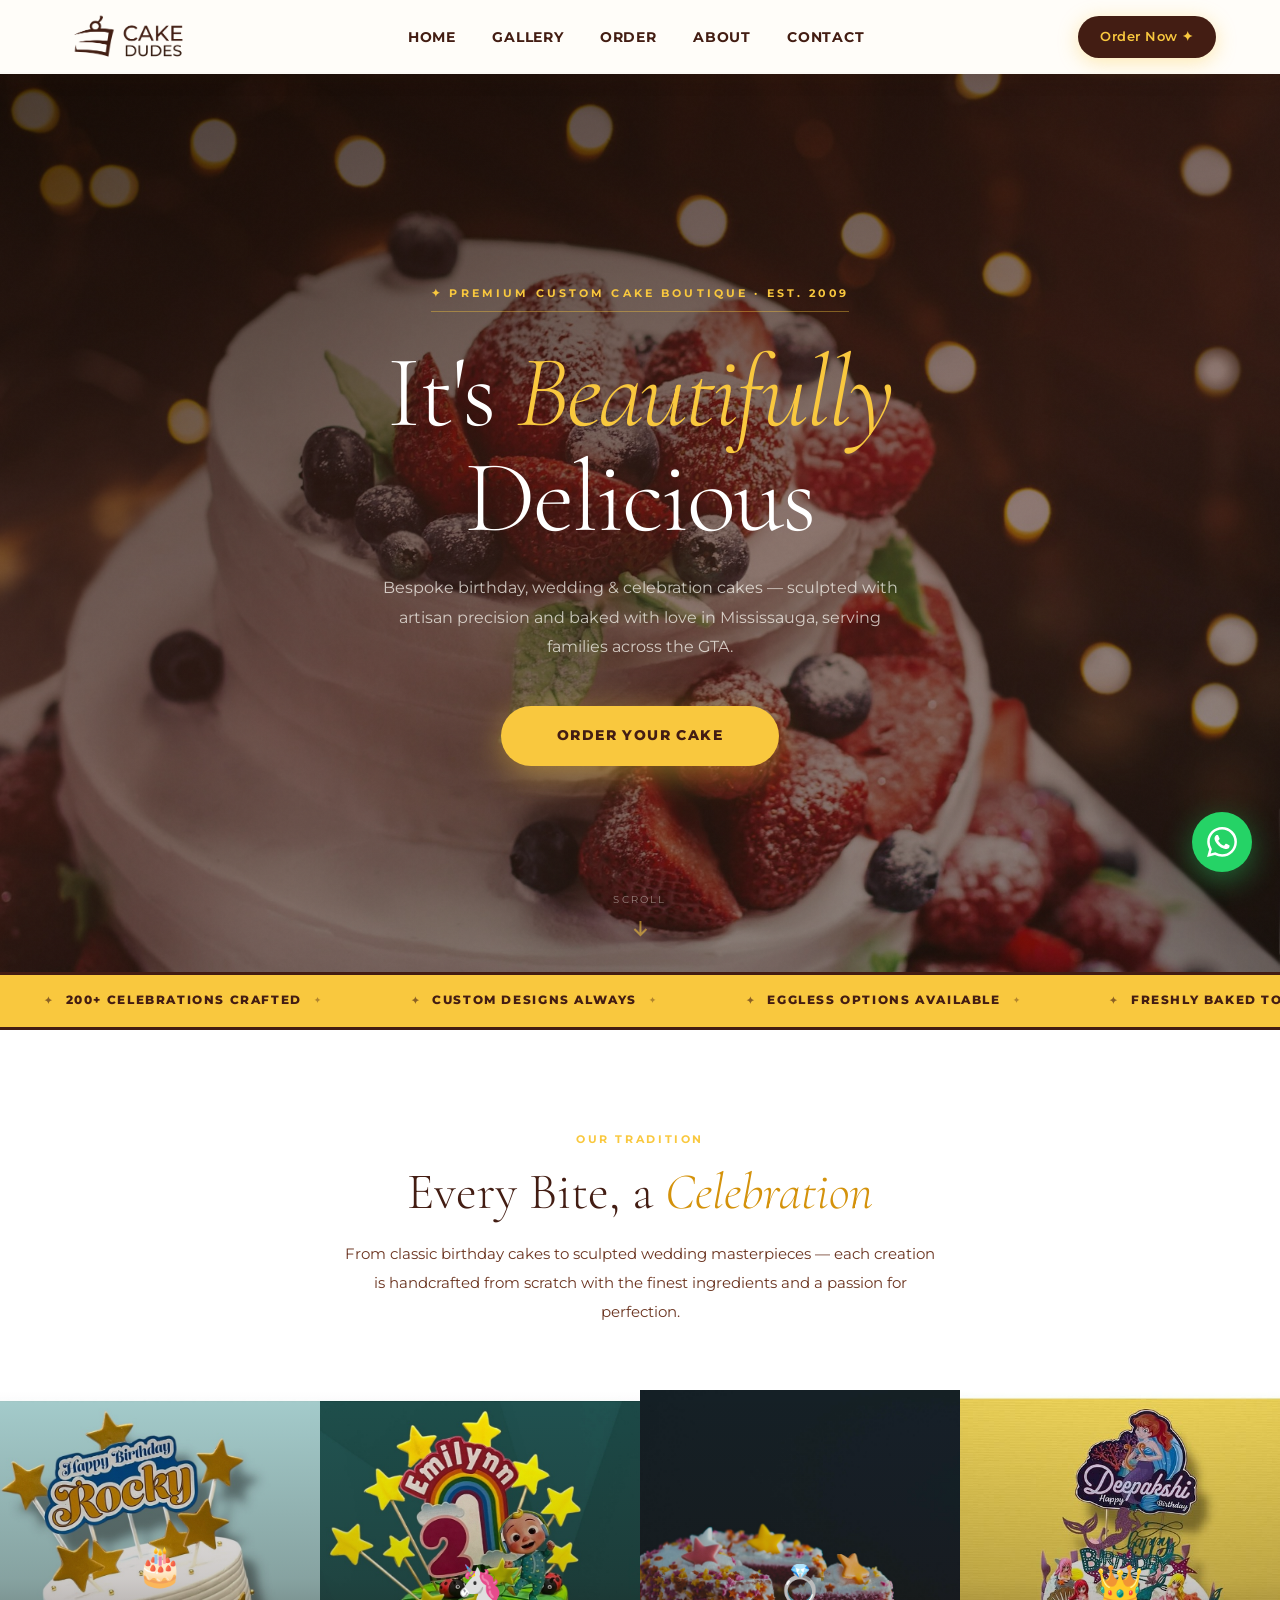
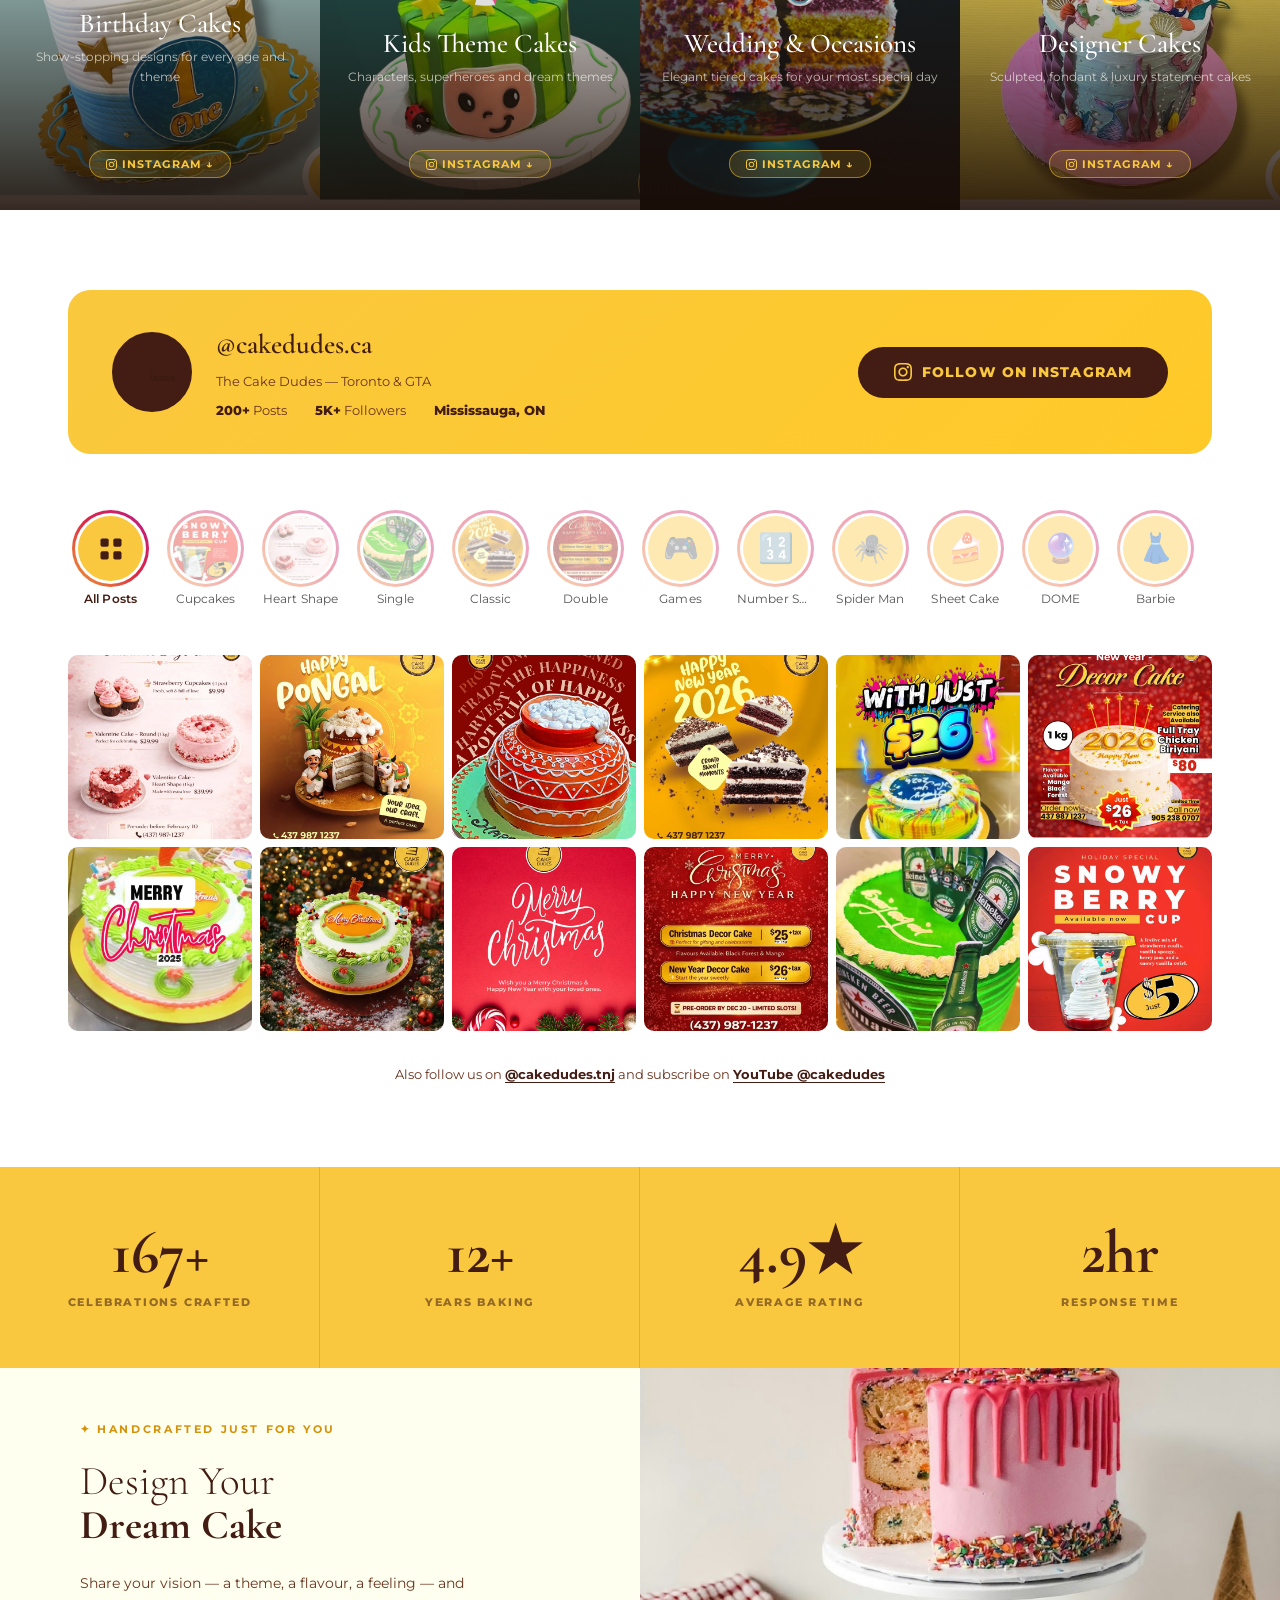
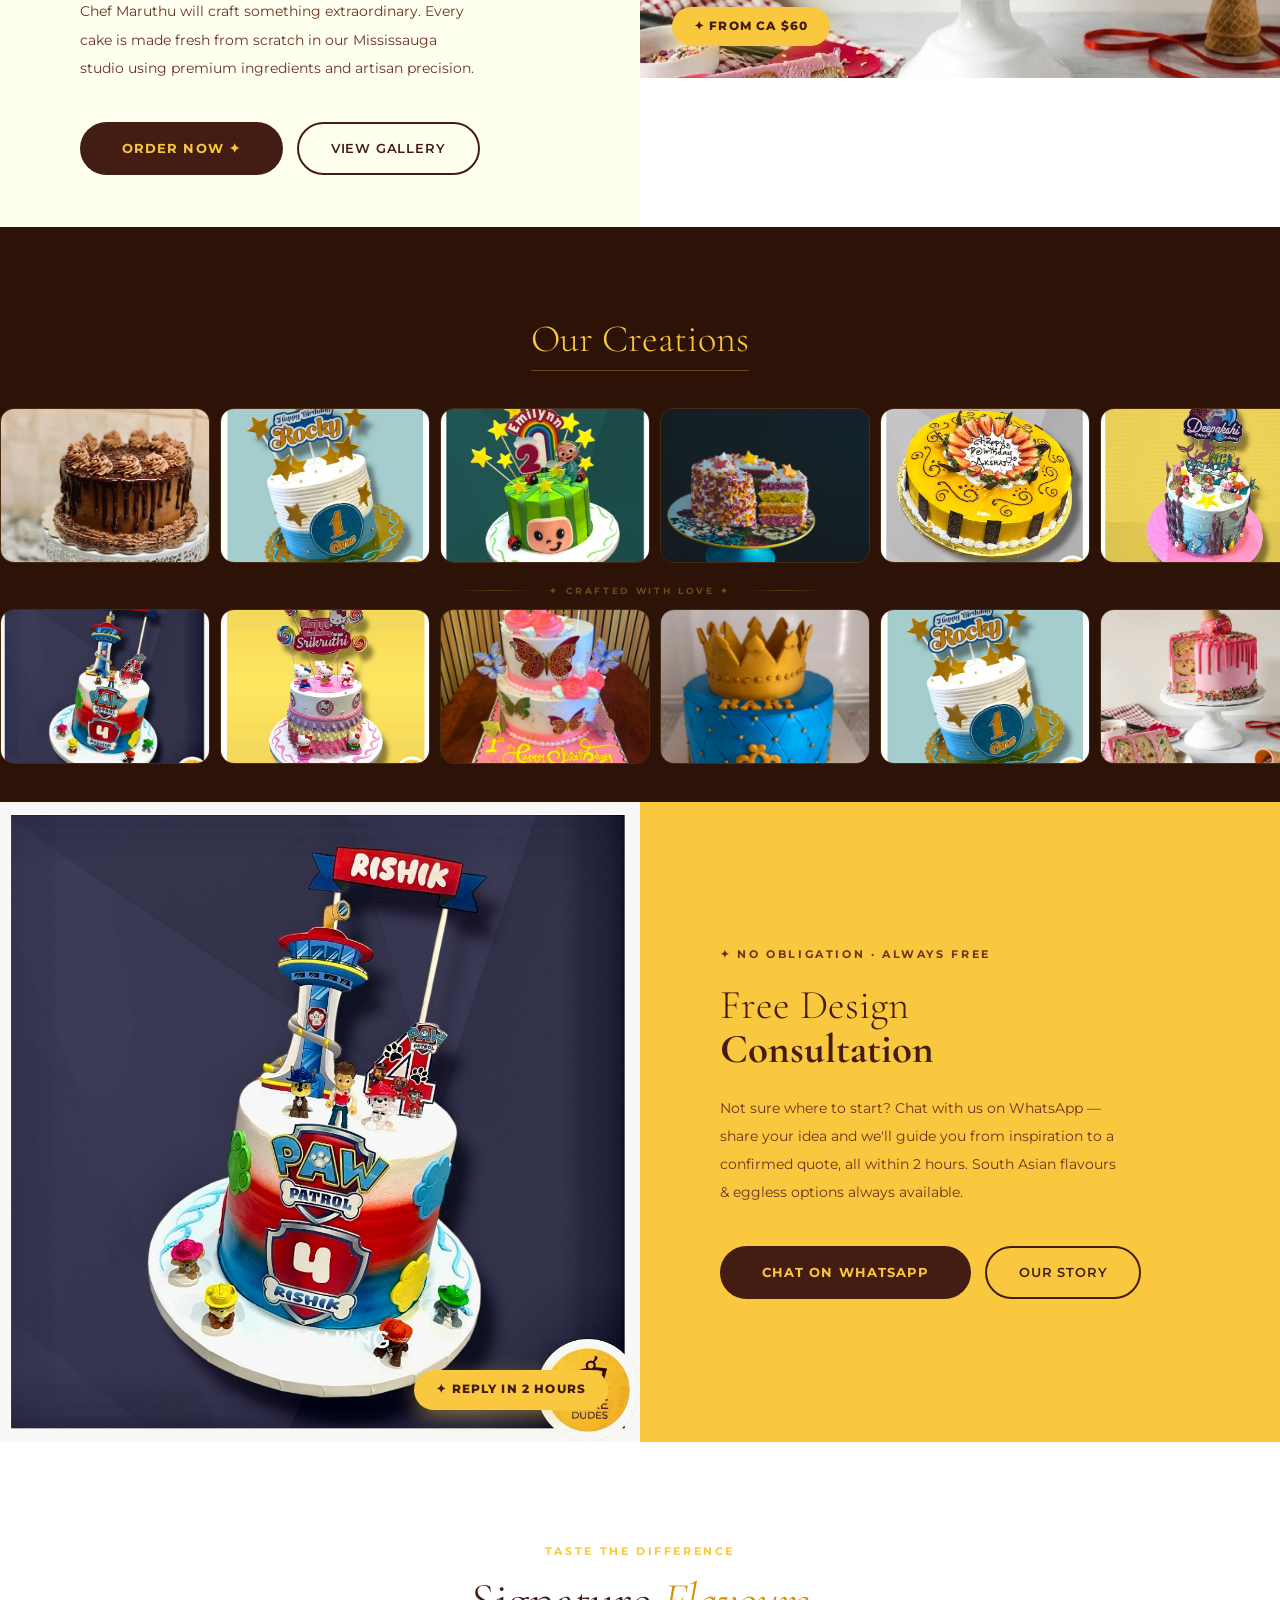
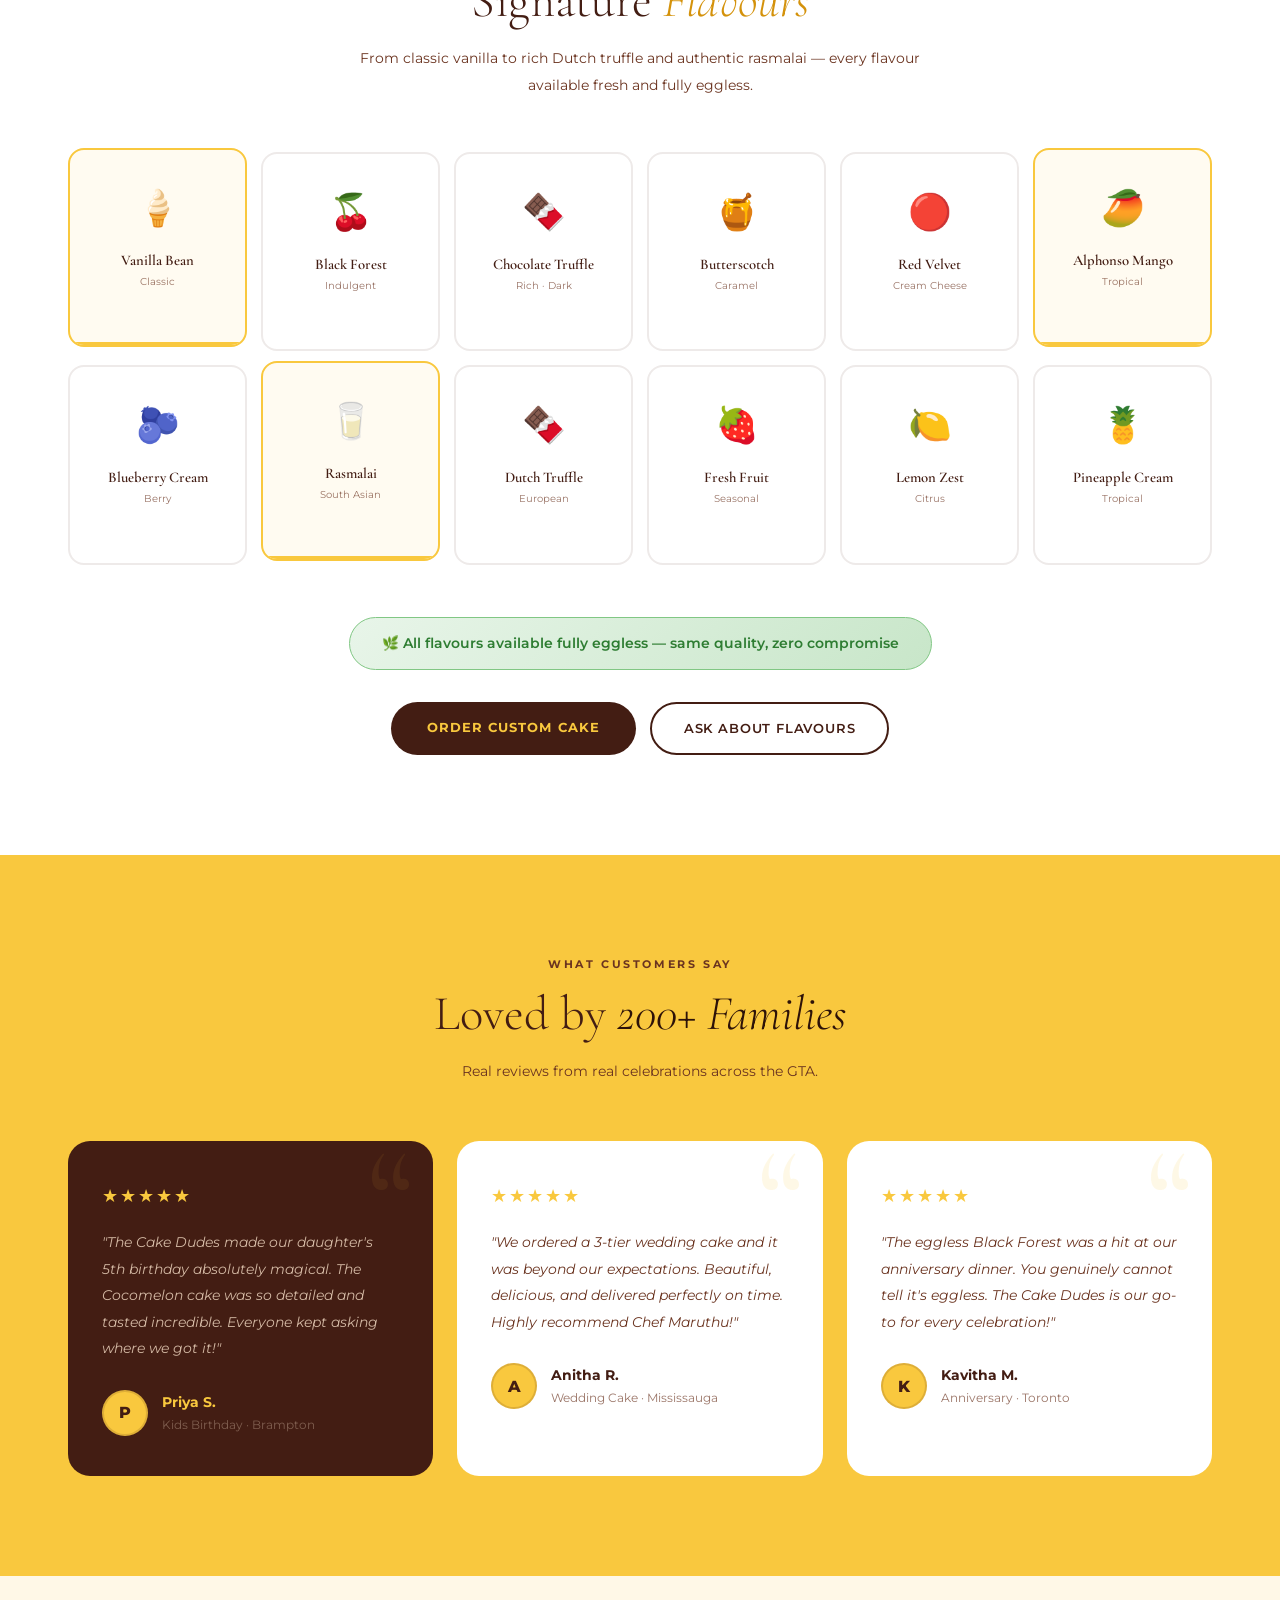
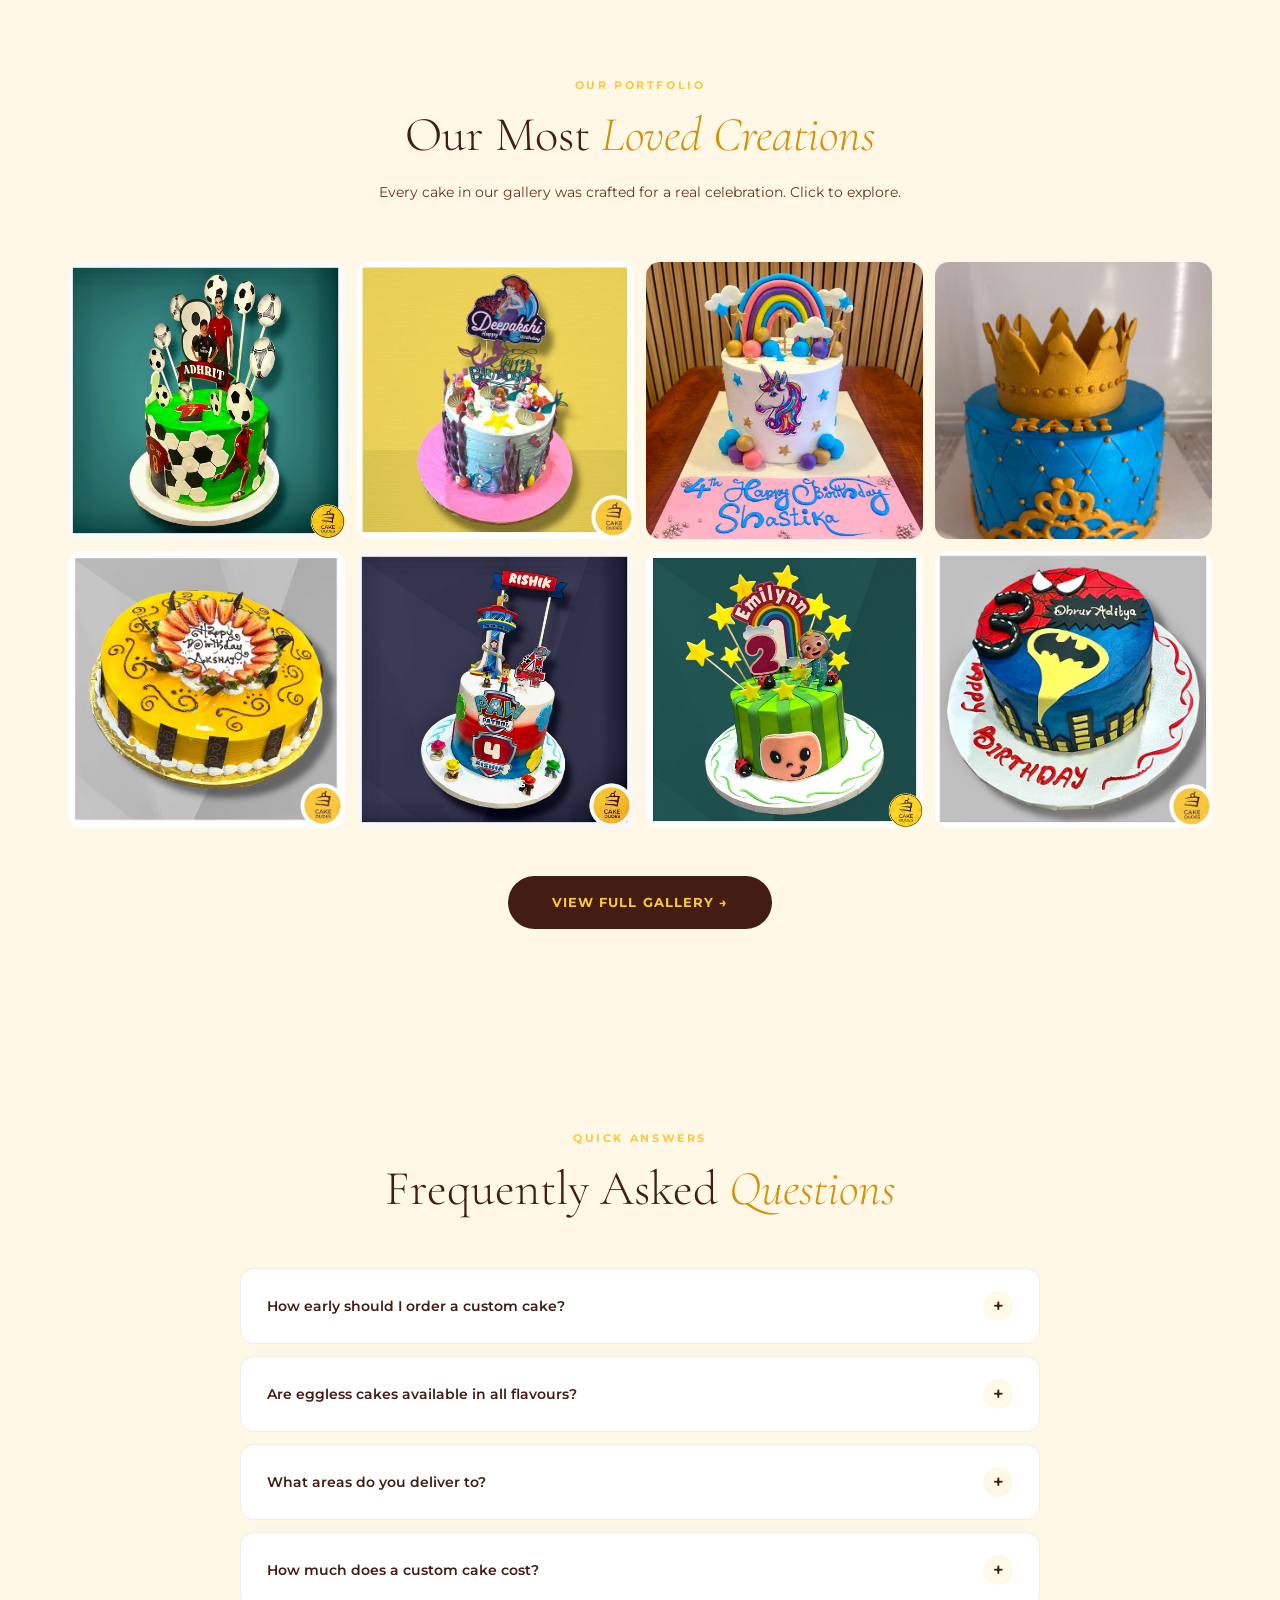
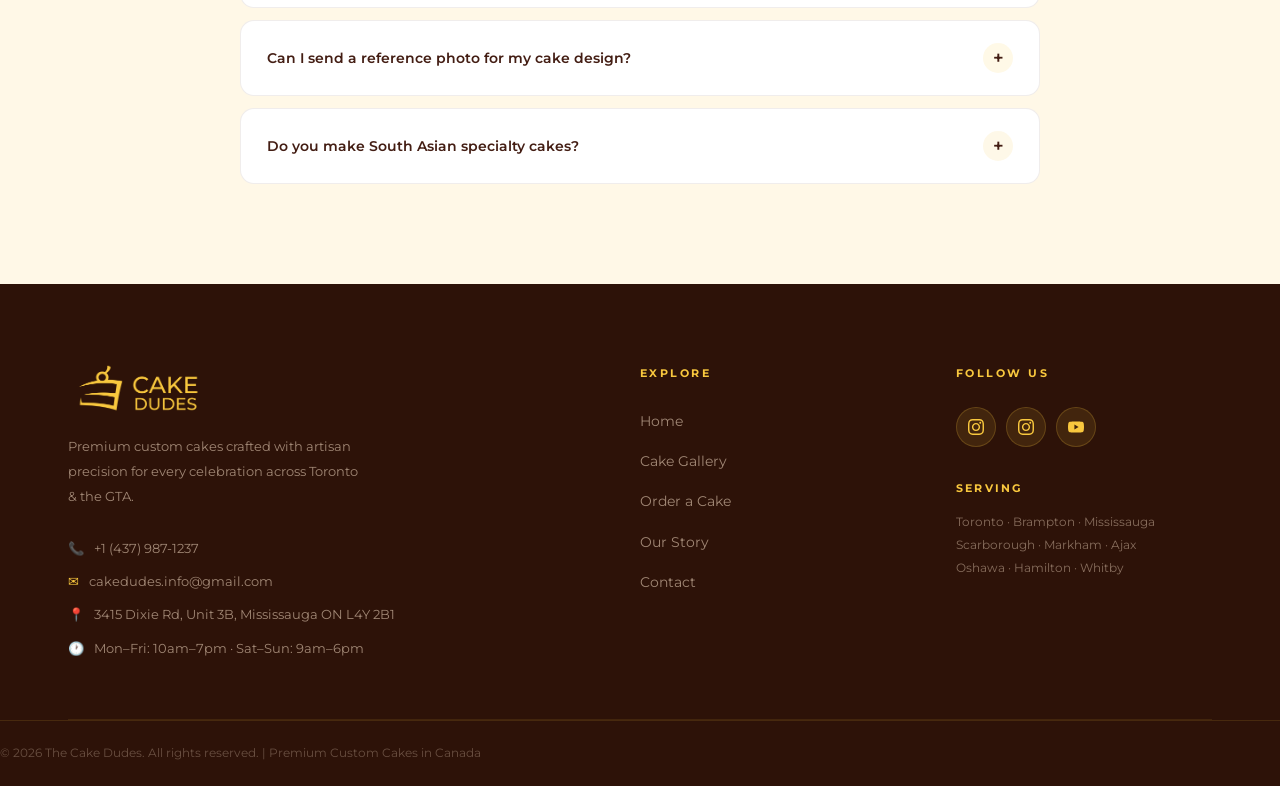
==== commit 0f47fe66: "Style Instagram highlights to match real Instagram UI - All circles now always show the gradient rin" ====
--- a/index.html
+++ b/index.html
@@ -521,33 +521,33 @@
   .ig-highlights-wrap::-webkit-scrollbar { display: none; }
 
   .ig-highlights {
-    display: flex; align-items: flex-start; justify-content: center;
-    gap: 28px; padding: 8px 16px;
+    display: flex; align-items: flex-start; justify-content: flex-start;
+    gap: 18px; padding: 8px 4px;
     width: max-content; margin: 0 auto;
   }
 
-  /* Single highlight bubble */
+  /* Single highlight bubble — Instagram Highlights style */
   .ig-hl {
     display: flex; flex-direction: column; align-items: center;
-    gap: 8px; cursor: pointer; min-width: 72px;
-  }
-
-  /* Gradient ring — inactive */
+    gap: 6px; cursor: pointer; min-width: 77px;
+    -webkit-tap-highlight-color: transparent;
+  }
+
+  /* Gradient ring — ALWAYS visible on every circle (authentic Instagram look).
+     Inactive = 40% opacity (like a "viewed" story).
+     Active   = 100% opacity (the selected filter). */
   .ig-hl-ring {
-    width: 72px; height: 72px; border-radius: 50%;
+    width: 77px; height: 77px; border-radius: 50%;
     padding: 3px;
-    background: rgba(67,29,19,.12);
-    transition: background .3s ease, transform .25s ease;
+    background: linear-gradient(45deg, #f09433 0%, #e6683c 25%, #dc2743 50%, #cc2366 75%, #bc1888 100%);
+    opacity: .4;
+    transition: opacity .25s ease, transform .22s ease;
     flex-shrink: 0;
   }
-  .ig-hl:hover .ig-hl-ring { transform: scale(1.08); }
-
-  /* Active ring — Instagram gradient */
-  .ig-hl.active .ig-hl-ring {
-    background: linear-gradient(45deg, #f09433, #e6683c, #dc2743, #cc2366, #bc1888);
-  }
-
-  /* Inner circle (white gap between ring and image) */
+  .ig-hl:hover .ig-hl-ring { opacity: .7; transform: scale(1.06); }
+  .ig-hl.active .ig-hl-ring { opacity: 1; }
+
+  /* Inner circle — white gap then the image */
   .ig-hl-inner {
     width: 100%; height: 100%; border-radius: 50%;
     background: var(--wh); padding: 3px;
@@ -555,34 +555,33 @@
     display: flex; align-items: center; justify-content: center;
   }
 
-  /* Image inside circle */
+  /* Photo inside circle */
   .ig-hl-inner img {
     width: 100%; height: 100%; border-radius: 50%;
     object-fit: cover; display: block;
   }
 
-  /* "All" highlight uses an icon grid */
+  /* Icon circle (All Posts & emoji categories) */
   .ig-hl-icon {
     width: 100%; height: 100%; border-radius: 50%;
     background: var(--y);
     display: flex; align-items: center; justify-content: center;
+    font-style: normal;
   }
   .ig-hl-icon svg { width: 28px; height: 28px; fill: var(--br); }
 
-  /* Label below circle */
+  /* Label — Instagram uses small regular-weight text, no uppercase */
   .ig-hl-label {
-    font-size: .66rem; font-weight: 700; letter-spacing: .08em;
-    text-transform: uppercase; color: var(--brm); text-align: center;
-    line-height: 1.3; max-width: 72px;
-    transition: color .25s ease;
-  }
-  .ig-hl.active .ig-hl-label { color: var(--br); }
-
-  /* Post count badge */
-  .ig-hl-count {
-    font-size: .58rem; color: rgba(67,29,19,.45); font-weight: 600;
-    letter-spacing: .04em;
-  }
+    font-size: .72rem; font-weight: 400; letter-spacing: .01em;
+    text-transform: none; color: #555; text-align: center;
+    line-height: 1.2; max-width: 77px;
+    white-space: nowrap; overflow: hidden; text-overflow: ellipsis;
+    transition: font-weight .15s ease, color .15s ease;
+  }
+  .ig-hl.active .ig-hl-label { font-weight: 600; color: var(--br); }
+
+  /* Post count — hidden (Instagram highlights don't show counts) */
+  .ig-hl-count { display: none; }
 
   /* Hidden posts during filter */
   .ig-post.ig-hidden { display: none; }
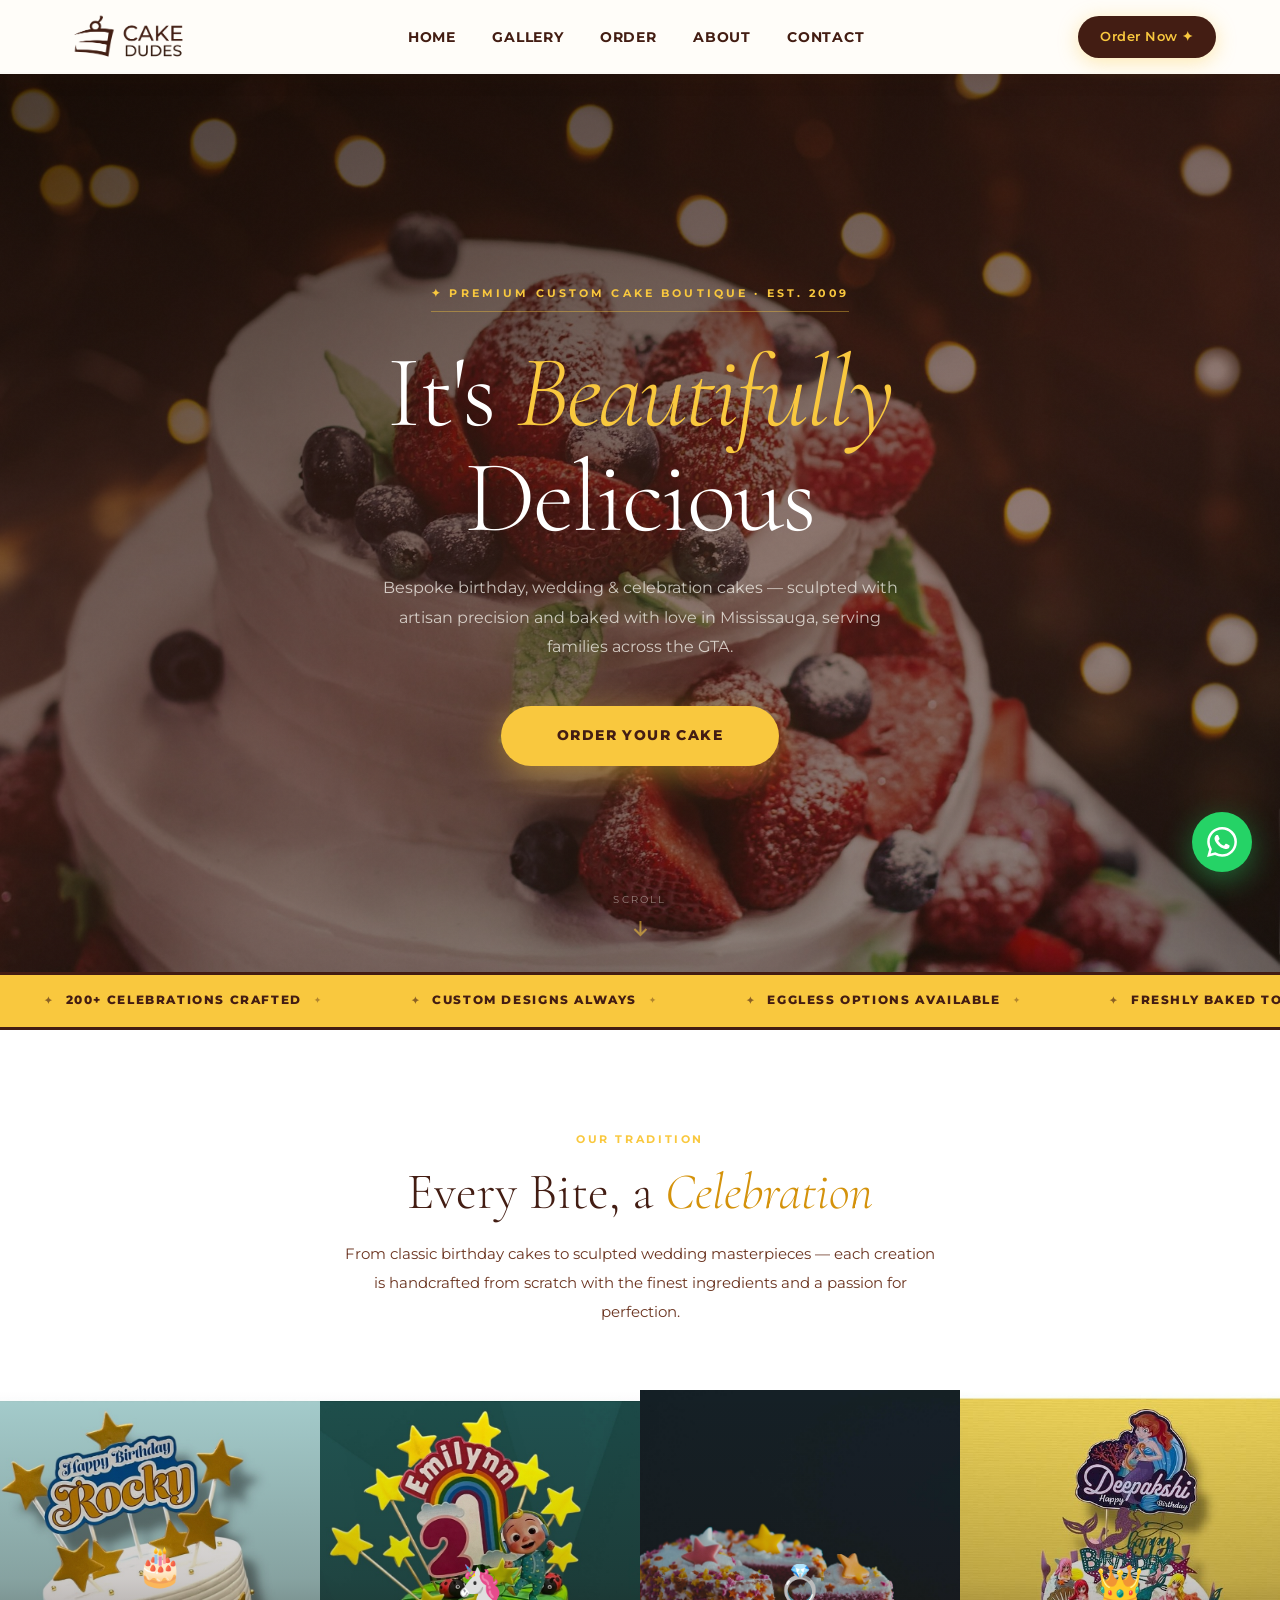
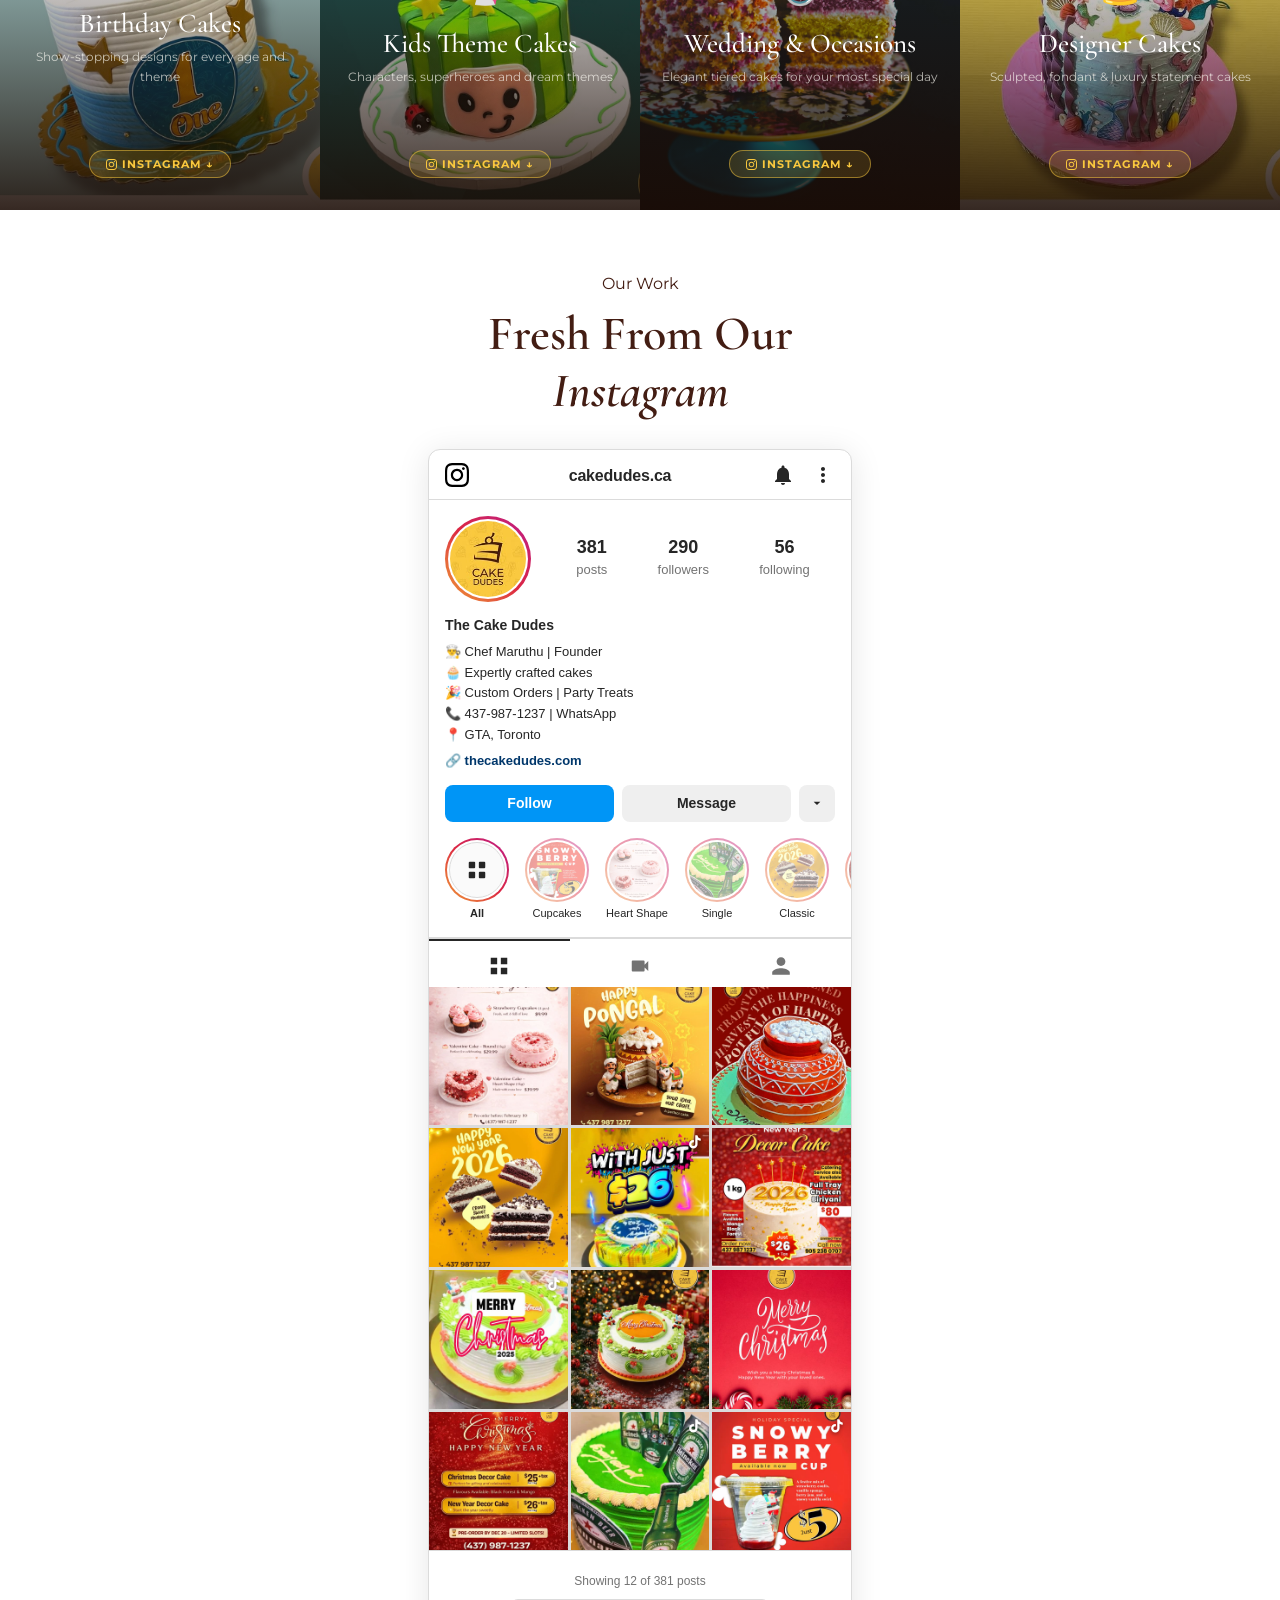
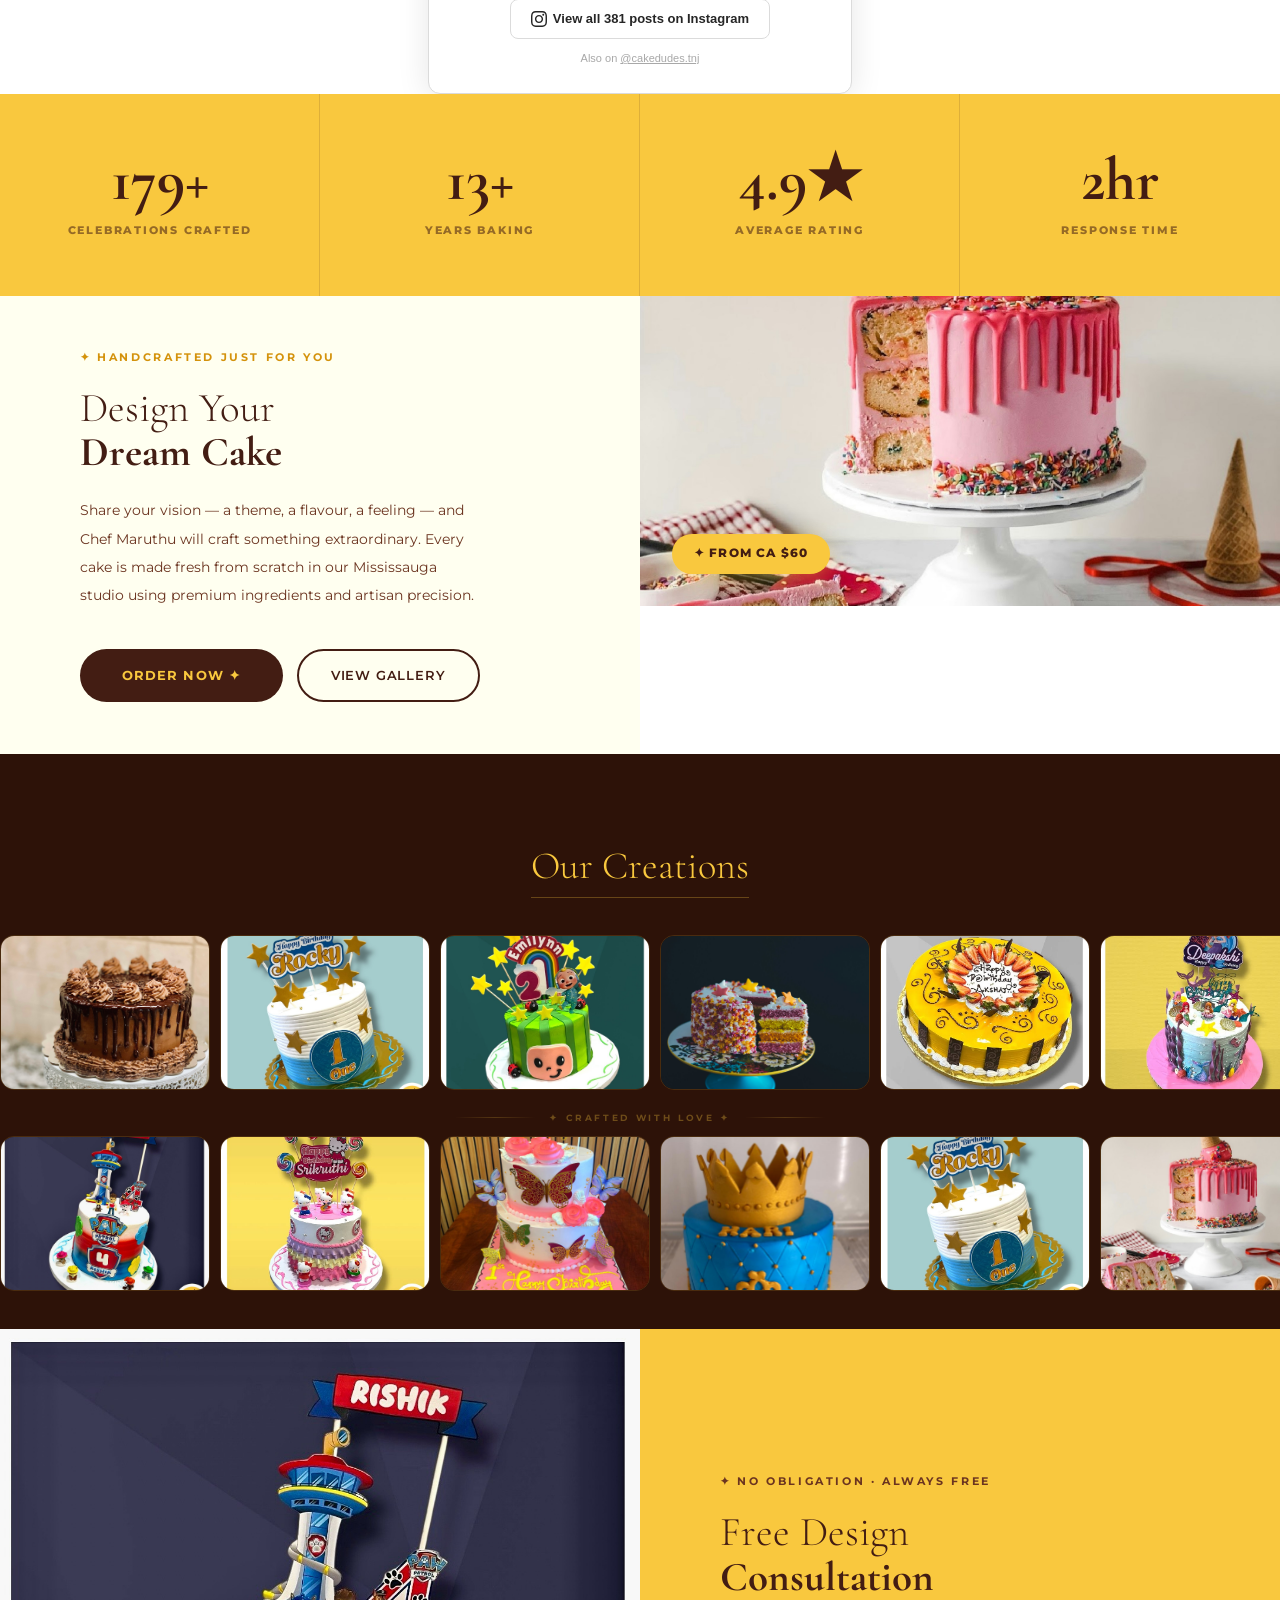
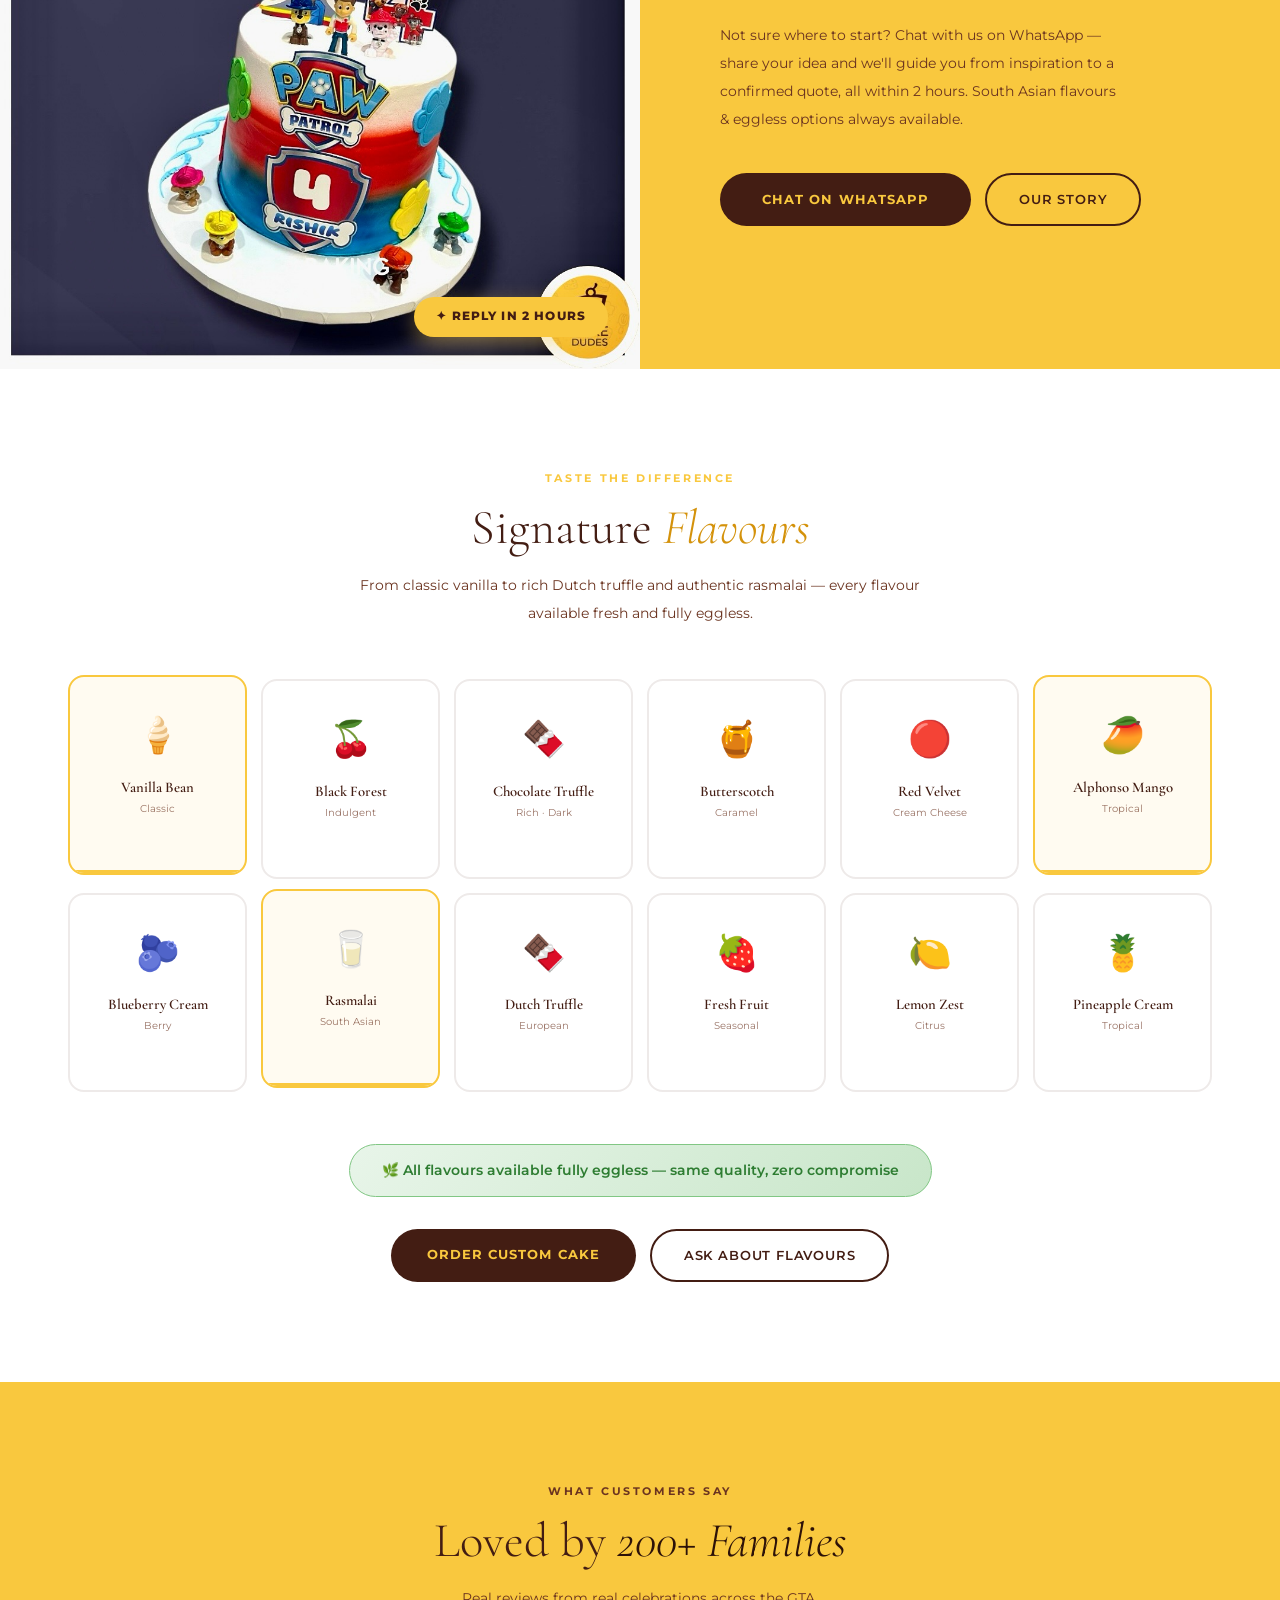
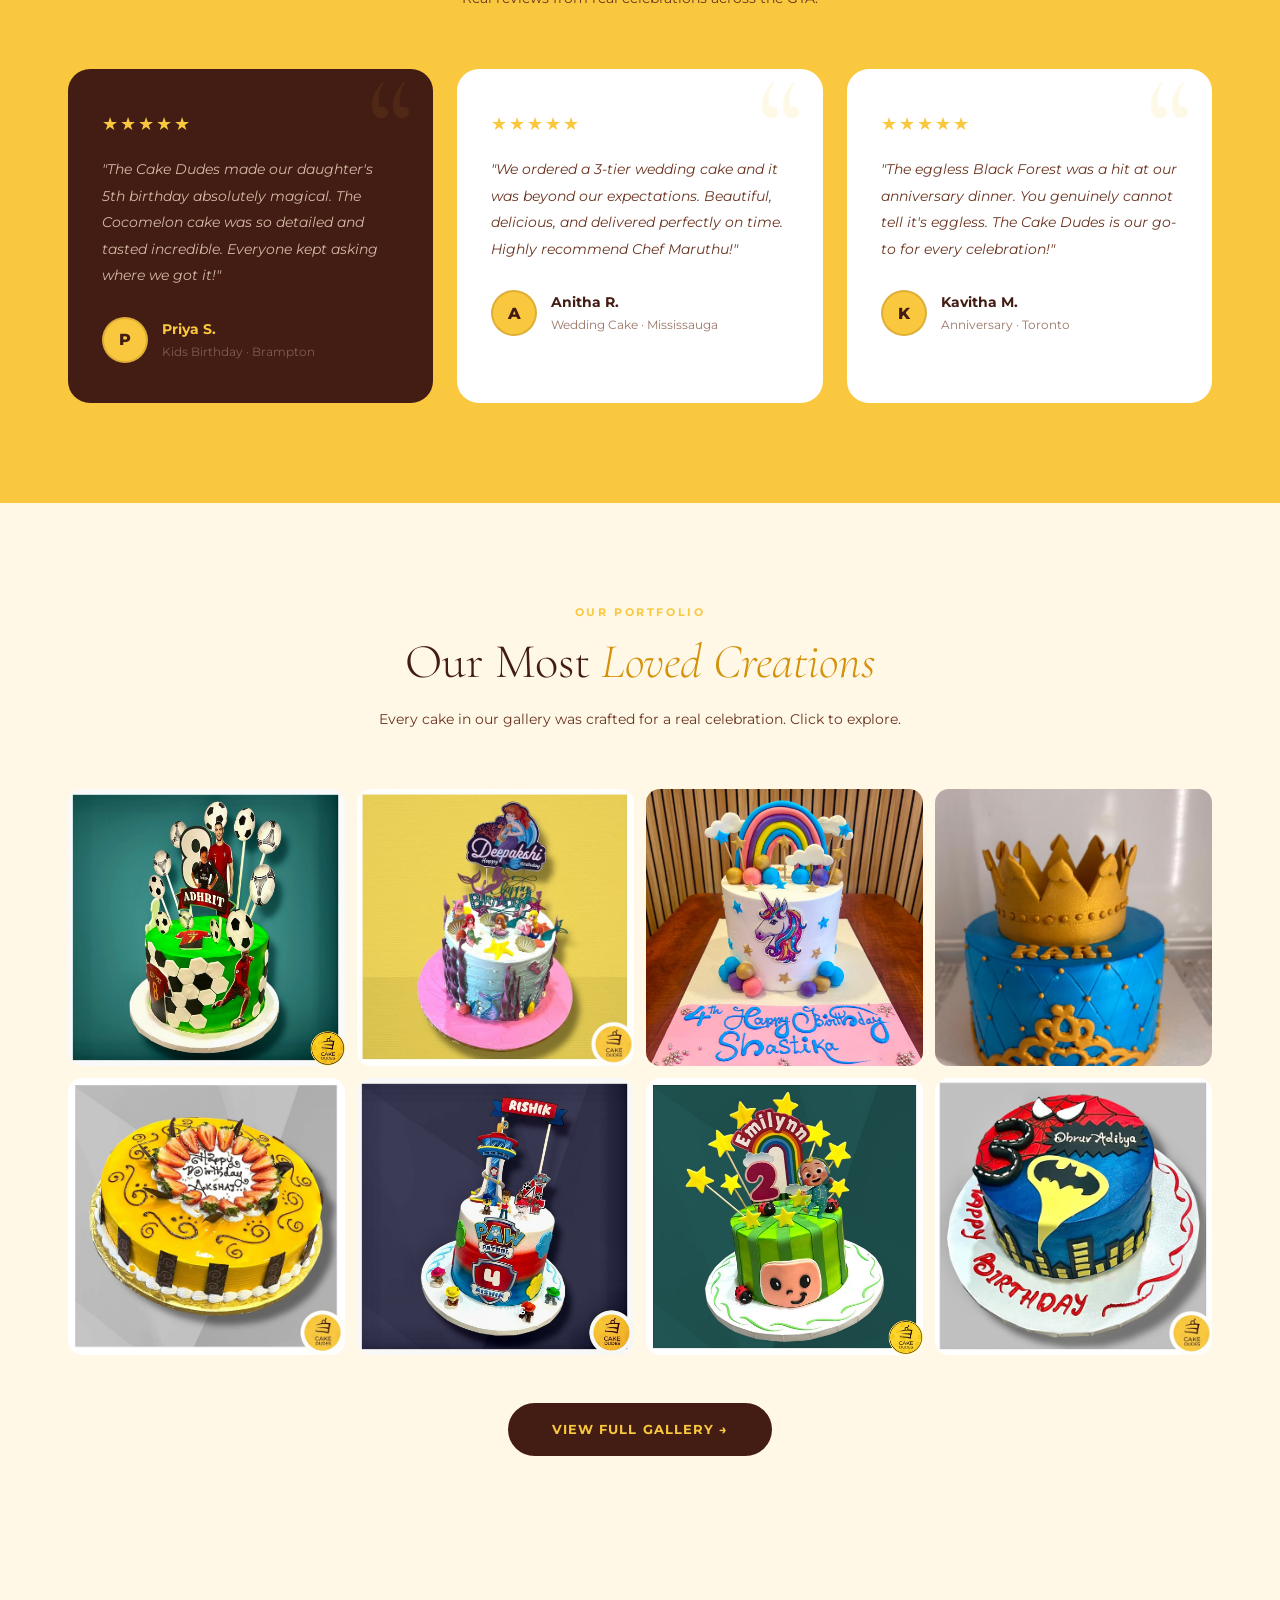
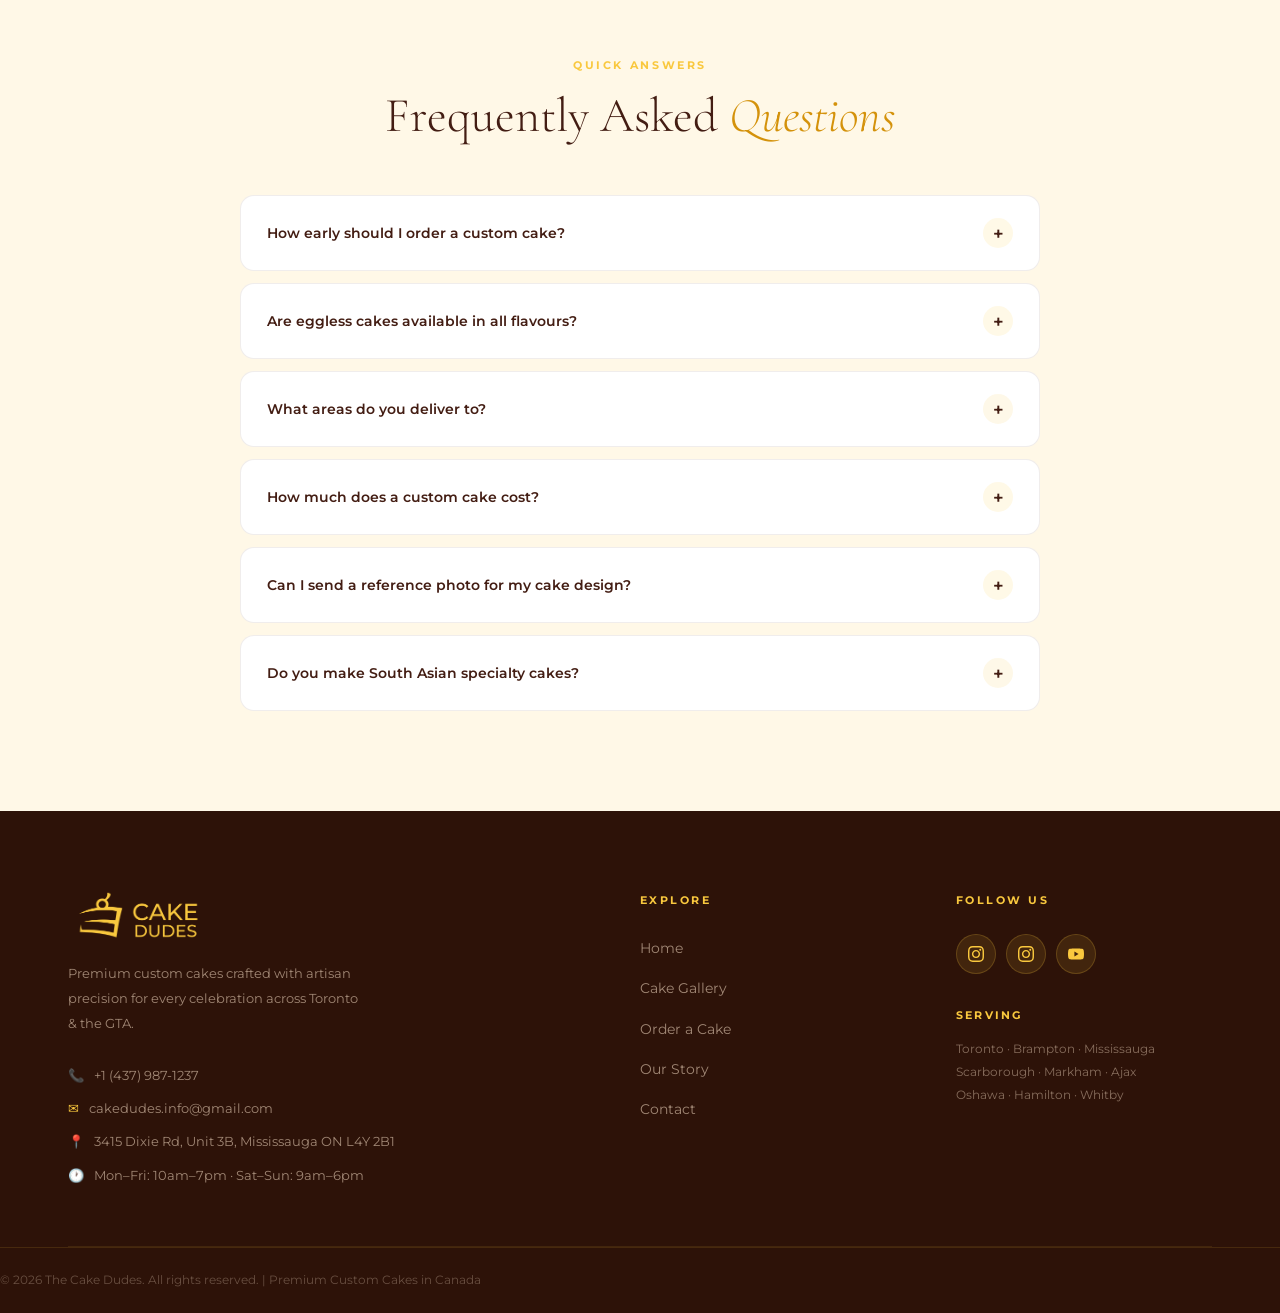
==== commit 5db148aa: "Mirror Instagram profile page — pixel-accurate embed Rebuilt the Instagram section as a full @cakedu" ====
--- a/index.html
+++ b/index.html
@@ -447,146 +447,377 @@
   .gl-title { font-family: 'Cormorant Garamond', serif; font-size: 1.15rem; font-weight: 500; color: var(--wh); text-align: center; }
   .gl-btn   { display: inline-block; padding: 8px 22px; background: var(--y); color: var(--br); border-radius: 100px; font-size: .72rem; font-weight: 800; letter-spacing: .08em; text-transform: uppercase; }
 
-  /* ═══════════════════════════════
-     10. INSTAGRAM SECTION
-         Live @cakedudes.ca feed
-  ═══════════════════════════════ */
-  .ig-sec { background: var(--wh); padding: 80px 0; }
-
-  /* Profile banner */
-  .ig-profile {
-    display: flex; align-items: center; justify-content: space-between;
-    background: linear-gradient(135deg, var(--y) 0%, #FFCA28 100%);
-    border-radius: 22px; padding: 32px 44px; margin-bottom: 48px; gap: 24px;
-    flex-wrap: wrap;
-  }
-  .ig-profile-left { display: flex; align-items: center; gap: 24px; }
-  .ig-avatar {
-    width: 80px; height: 80px; border-radius: 50%;
-    background: var(--br); overflow: hidden;
-    border: 4px solid var(--br); flex-shrink: 0;
-    display: flex; align-items: center; justify-content: center;
-  }
-  .ig-avatar img { width: 100%; height: 100%; object-fit: contain; padding: 8px; }
-  .ig-handle { font-family: 'Cormorant Garamond', serif; font-size: 1.7rem; font-weight: 600; color: var(--br); }
-  .ig-name   { font-size: .80rem; color: var(--brm); margin-top: 2px; }
-  .ig-stats  { display: flex; gap: 28px; font-size: .80rem; color: var(--brm); margin-top: 8px; }
-  .ig-stats strong { color: var(--br); font-weight: 800; }
-  .ig-follow-btn {
-    display: inline-flex; align-items: center; gap: 10px;
-    padding: 14px 36px; background: var(--br); color: var(--y);
-    border-radius: 100px; font-weight: 800; font-size: .86rem;
-    letter-spacing: .08em; text-transform: uppercase;
-    transition: background .3s ease; flex-shrink: 0;
-  }
-  .ig-follow-btn:hover { background: var(--br2); }
-  .ig-follow-btn svg { width: 18px; height: 18px; fill: var(--y); }
-
-  /* Elfsight live-feed wrapper */
-  .ig-feed-wrap {
-    border-radius: 18px; overflow: hidden;
-    background: #fafafa;
-    border: 1px solid rgba(67,29,19,.07);
-    padding: 8px;
-    min-height: 480px;
-  }
-
-  /* Fallback static grid — shown before Elfsight widget is configured */
-  .ig-grid {
-    display: grid; grid-template-columns: repeat(6, 1fr); gap: 8px;
-  }
-  .ig-post {
-    aspect-ratio: 1/1; position: relative; overflow: hidden;
-    border-radius: 10px; cursor: pointer;
-    display: block;
-  }
-  .ig-post img { width: 100%; height: 100%; object-fit: cover; transition: transform .5s var(--ease); }
-  .ig-post:hover img { transform: scale(1.10); }
-  .ig-post-overlay {
-    position: absolute; inset: 0; border-radius: 10px;
-    background: rgba(67,29,19,.72);
-    display: flex; flex-direction: column;
-    align-items: center; justify-content: center; gap: 8px;
-    opacity: 0; transition: opacity .3s ease;
-  }
-  .ig-post:hover .ig-post-overlay { opacity: 1; }
-  .ig-post-overlay svg  { width: 28px; height: 28px; fill: var(--y); }
-  .ig-post-overlay span { font-size: .70rem; letter-spacing: .12em; text-transform: uppercase; color: rgba(249,200,62,.85); font-weight: 700; }
-
-  /* ── Instagram Highlights-style Category Filter ── */
-  .ig-highlights-wrap {
-    overflow-x: auto; -webkit-overflow-scrolling: touch;
-    scrollbar-width: none; margin-bottom: 40px;
-  }
-  .ig-highlights-wrap::-webkit-scrollbar { display: none; }
-
-  .ig-highlights {
-    display: flex; align-items: flex-start; justify-content: flex-start;
-    gap: 18px; padding: 8px 4px;
-    width: max-content; margin: 0 auto;
-  }
-
-  /* Single highlight bubble — Instagram Highlights style */
-  .ig-hl {
-    display: flex; flex-direction: column; align-items: center;
-    gap: 6px; cursor: pointer; min-width: 77px;
+  /* ═══════════════════════════════════════════════════════
+     INSTAGRAM PROFILE EMBED  (.ige-*)
+     Pixel-accurate replica of Instagram's mobile web profile
+     ═══════════════════════════════════════════════════════ */
+
+  .ig-sec {
+    padding: 60px 0 0;
+    background: var(--iv);
+  }
+  .ig-sec .container {
+    max-width: 480px;
+  }
+
+  /* Outer frame — the "phone/app" card */
+  .ige-frame {
+    background: #fff;
+    border: 1px solid #dbdbdb;
+    border-radius: 12px;
+    overflow: hidden;
+    font-family: -apple-system, BlinkMacSystemFont, "Segoe UI", Roboto, Helvetica, Arial, sans-serif;
+    font-size: 14px;
+    color: #262626;
+    max-width: 480px;
+    margin: 0 auto;
+    box-shadow: 0 4px 32px rgba(0,0,0,.10);
+  }
+
+  /* Top app bar — mimics Instagram's nav bar */
+  .ige-topbar {
+    display: flex;
+    align-items: center;
+    justify-content: space-between;
+    padding: 12px 16px 10px;
+    border-bottom: 1px solid #dbdbdb;
+  }
+  .ige-topbar-user {
+    font-size: 16px;
+    font-weight: 700;
+    color: #262626;
+    letter-spacing: -.2px;
+    display: flex;
+    align-items: center;
+    gap: 4px;
+  }
+  .ige-topbar-user svg { width: 12px; height: 12px; fill: #0095f6; }
+  .ige-topbar-actions { display: flex; align-items: center; gap: 16px; }
+  .ige-topbar-actions svg { width: 24px; height: 24px; fill: #262626; cursor: pointer; }
+  .ige-topbar-ig-logo { width: 24px; height: 24px; }
+
+  /* Profile header row: avatar + stats */
+  .ige-header {
+    display: flex;
+    align-items: center;
+    gap: 20px;
+    padding: 16px 16px 12px;
+  }
+  .ige-avatar-wrap {
+    position: relative;
+    flex-shrink: 0;
+  }
+  .ige-avatar-ring {
+    width: 86px; height: 86px; border-radius: 50%;
+    padding: 3px;
+    background: linear-gradient(45deg, #f09433, #e6683c, #dc2743, #cc2366, #bc1888);
+  }
+  .ige-avatar-inner {
+    width: 100%; height: 100%; border-radius: 50%;
+    background: #fff; padding: 2px;
+    overflow: hidden;
+  }
+  .ige-avatar-inner img {
+    width: 100%; height: 100%; border-radius: 50%;
+    object-fit: cover; display: block;
+  }
+  .ige-stats {
+    display: flex;
+    gap: 0;
+    flex: 1;
+    justify-content: space-around;
+  }
+  .ige-stat {
+    display: flex;
+    flex-direction: column;
+    align-items: center;
+    gap: 1px;
+  }
+  .ige-stat strong {
+    font-size: 18px;
+    font-weight: 700;
+    color: #262626;
+    line-height: 1.2;
+  }
+  .ige-stat span {
+    font-size: 13px;
+    color: #737373;
+    font-weight: 400;
+  }
+
+  /* Bio block */
+  .ige-bio {
+    padding: 0 16px 12px;
+  }
+  .ige-fullname {
+    font-weight: 700;
+    font-size: 14px;
+    color: #262626;
+    margin-bottom: 4px;
+  }
+  .ige-bio-text {
+    font-size: 13px;
+    color: #262626;
+    line-height: 1.6;
+    white-space: pre-line;
+  }
+  .ige-bio-link {
+    display: inline-block;
+    font-size: 13px;
+    font-weight: 600;
+    color: #00376b;
+    text-decoration: none;
+    margin-top: 4px;
+  }
+  .ige-bio-link:hover { text-decoration: underline; }
+
+  /* Action buttons row */
+  .ige-actions {
+    display: flex;
+    gap: 8px;
+    padding: 0 16px 16px;
+  }
+  .ige-btn-follow {
+    flex: 1;
+    background: #0095f6;
+    color: #fff;
+    border: none;
+    border-radius: 8px;
+    font-size: 14px;
+    font-weight: 600;
+    padding: 7px 0;
+    cursor: pointer;
+    text-align: center;
+    text-decoration: none;
+    display: flex;
+    align-items: center;
+    justify-content: center;
+    transition: background .15s;
+  }
+  .ige-btn-follow:hover { background: #1877f2; color: #fff; }
+  .ige-btn-msg {
+    flex: 1;
+    background: #efefef;
+    color: #262626;
+    border: none;
+    border-radius: 8px;
+    font-size: 14px;
+    font-weight: 600;
+    padding: 7px 0;
+    cursor: pointer;
+    text-align: center;
+    text-decoration: none;
+    display: flex;
+    align-items: center;
+    justify-content: center;
+    transition: background .15s;
+  }
+  .ige-btn-msg:hover { background: #dbdbdb; color: #262626; }
+  .ige-btn-more {
+    background: #efefef;
+    border: none;
+    border-radius: 8px;
+    padding: 7px 10px;
+    cursor: pointer;
+    display: flex;
+    align-items: center;
+    justify-content: center;
+    transition: background .15s;
+  }
+  .ige-btn-more:hover { background: #dbdbdb; }
+  .ige-btn-more svg { width: 16px; height: 16px; fill: #262626; }
+
+  /* Highlights section */
+  .ige-highlights-label {
+    padding: 0 16px 8px;
+    font-size: 12px;
+    color: #737373;
+    font-weight: 600;
+    letter-spacing: .02em;
+    text-transform: uppercase;
+  }
+  .ige-highlights-wrap {
+    overflow-x: auto;
+    -webkit-overflow-scrolling: touch;
+    scrollbar-width: none;
+    padding: 0 16px 16px;
+    border-bottom: 1px solid #dbdbdb;
+  }
+  .ige-highlights-wrap::-webkit-scrollbar { display: none; }
+  .ige-highlights {
+    display: flex;
+    gap: 16px;
+    width: max-content;
+    align-items: flex-start;
+  }
+
+  /* Single highlight circle */
+  .ige-hl {
+    display: flex;
+    flex-direction: column;
+    align-items: center;
+    gap: 5px;
+    cursor: pointer;
+    min-width: 64px;
     -webkit-tap-highlight-color: transparent;
   }
-
-  /* Gradient ring — ALWAYS visible on every circle (authentic Instagram look).
-     Inactive = 40% opacity (like a "viewed" story).
-     Active   = 100% opacity (the selected filter). */
-  .ig-hl-ring {
-    width: 77px; height: 77px; border-radius: 50%;
-    padding: 3px;
-    background: linear-gradient(45deg, #f09433 0%, #e6683c 25%, #dc2743 50%, #cc2366 75%, #bc1888 100%);
-    opacity: .4;
-    transition: opacity .25s ease, transform .22s ease;
+  .ige-hl-ring {
+    width: 64px; height: 64px; border-radius: 50%;
+    padding: 2px;
+    background: linear-gradient(45deg, #f09433, #e6683c, #dc2743, #cc2366, #bc1888);
+    opacity: .45;
+    transition: opacity .2s ease, transform .2s ease;
     flex-shrink: 0;
   }
-  .ig-hl:hover .ig-hl-ring { opacity: .7; transform: scale(1.06); }
-  .ig-hl.active .ig-hl-ring { opacity: 1; }
-
-  /* Inner circle — white gap then the image */
-  .ig-hl-inner {
+  .ige-hl:hover .ige-hl-ring { opacity: .75; transform: scale(1.06); }
+  .ige-hl.active .ige-hl-ring { opacity: 1; }
+  .ige-hl-inner {
     width: 100%; height: 100%; border-radius: 50%;
-    background: var(--wh); padding: 3px;
+    background: #fff; padding: 2px;
     overflow: hidden;
     display: flex; align-items: center; justify-content: center;
   }
-
-  /* Photo inside circle */
-  .ig-hl-inner img {
+  .ige-hl-inner img {
     width: 100%; height: 100%; border-radius: 50%;
     object-fit: cover; display: block;
   }
-
-  /* Icon circle (All Posts & emoji categories) */
-  .ig-hl-icon {
+  .ige-hl-icon {
     width: 100%; height: 100%; border-radius: 50%;
-    background: var(--y);
+    background: #fafafa;
+    border: 1px solid #dbdbdb;
     display: flex; align-items: center; justify-content: center;
-    font-style: normal;
-  }
-  .ig-hl-icon svg { width: 28px; height: 28px; fill: var(--br); }
-
-  /* Label — Instagram uses small regular-weight text, no uppercase */
-  .ig-hl-label {
-    font-size: .72rem; font-weight: 400; letter-spacing: .01em;
-    text-transform: none; color: #555; text-align: center;
-    line-height: 1.2; max-width: 77px;
-    white-space: nowrap; overflow: hidden; text-overflow: ellipsis;
-    transition: font-weight .15s ease, color .15s ease;
-  }
-  .ig-hl.active .ig-hl-label { font-weight: 600; color: var(--br); }
-
-  /* Post count — hidden (Instagram highlights don't show counts) */
-  .ig-hl-count { display: none; }
-
-  /* Hidden posts during filter */
-  .ig-post.ig-hidden { display: none; }
-
-  /* Category badge inside cat-card overlay */
+    font-size: 1.5rem; line-height: 1;
+  }
+  .ige-hl-label {
+    font-size: 11px;
+    font-weight: 400;
+    color: #262626;
+    text-align: center;
+    max-width: 64px;
+    white-space: nowrap;
+    overflow: hidden;
+    text-overflow: ellipsis;
+    line-height: 1.2;
+  }
+  .ige-hl.active .ige-hl-label { font-weight: 600; }
+
+  /* Tabs */
+  .ige-tabs {
+    display: flex;
+    border-top: 1px solid #dbdbdb;
+  }
+  .ige-tab {
+    flex: 1;
+    padding: 14px 0 10px;
+    display: flex;
+    align-items: center;
+    justify-content: center;
+    gap: 6px;
+    background: none;
+    border: none;
+    border-top: 2px solid transparent;
+    cursor: pointer;
+    font-size: 12px;
+    font-weight: 600;
+    letter-spacing: .08em;
+    text-transform: uppercase;
+    color: #737373;
+    transition: color .15s;
+  }
+  .ige-tab svg { width: 22px; height: 22px; fill: #737373; }
+  .ige-tab.active {
+    border-top-color: #262626;
+    color: #262626;
+  }
+  .ige-tab.active svg { fill: #262626; }
+  .ige-tab:hover { color: #262626; }
+  .ige-tab:hover svg { fill: #262626; }
+
+  /* Post grid — exact Instagram 3-col with 3px gap */
+  .ige-grid {
+    display: grid;
+    grid-template-columns: repeat(3, 1fr);
+    gap: 3px;
+    background: #dbdbdb;
+  }
+  .ige-post {
+    position: relative;
+    aspect-ratio: 1/1;
+    overflow: hidden;
+    background: #fafafa;
+    display: block;
+    cursor: pointer;
+  }
+  .ige-post img {
+    width: 100%; height: 100%;
+    object-fit: cover;
+    display: block;
+    transition: transform .3s ease;
+  }
+  .ige-post:hover img { transform: scale(1.04); }
+  .ige-post-overlay {
+    position: absolute; inset: 0;
+    background: rgba(0,0,0,.32);
+    display: flex; flex-direction: column;
+    align-items: center; justify-content: center;
+    gap: 8px;
+    opacity: 0;
+    transition: opacity .2s;
+  }
+  .ige-post:hover .ige-post-overlay { opacity: 1; }
+  .ige-post-overlay svg { width: 20px; height: 20px; fill: #fff; }
+  .ige-post-overlay span { font-size: .7rem; color: #fff; font-weight: 700; letter-spacing: .1em; text-transform: uppercase; }
+
+  /* Reel badge on videos */
+  .ige-reel-badge {
+    position: absolute;
+    top: 6px; right: 6px;
+    z-index: 2;
+  }
+  .ige-reel-badge svg { width: 16px; height: 16px; fill: #fff; filter: drop-shadow(0 1px 2px rgba(0,0,0,.5)); }
+
+  /* Hidden post (filter) */
+  .ige-post.ig-hidden { display: none; }
+
+  /* Footer CTA */
+  .ige-footer {
+    padding: 20px 16px 24px;
+    display: flex;
+    flex-direction: column;
+    align-items: center;
+    gap: 6px;
+    border-top: 1px solid #dbdbdb;
+  }
+  .ige-footer-count {
+    font-size: 12px;
+    color: #737373;
+  }
+  .ige-footer-link {
+    display: inline-flex;
+    align-items: center;
+    gap: 6px;
+    background: none;
+    border: 1px solid #dbdbdb;
+    border-radius: 8px;
+    padding: 8px 20px;
+    font-size: 13px;
+    font-weight: 600;
+    color: #262626;
+    text-decoration: none;
+    transition: background .15s;
+  }
+  .ige-footer-link:hover { background: #fafafa; color: #262626; }
+  .ige-footer-link svg { width: 16px; height: 16px; fill: #262626; }
+
+  /* Section eyebrow (above the frame) */
+  .ig-sec-head {
+    text-align: center;
+    margin-bottom: 28px;
+    padding: 0 16px;
+  }
+  .ig-sec-head .c-eyebrow { display: block; margin-bottom: 8px; }
+
+  /* Category badge inside cat-card overlay — kept for existing cat-cards */
   .cat-ig-btn {
     display: inline-flex; align-items: center; gap: 5px;
     margin-top: 8px; padding: 6px 16px;
@@ -597,14 +828,6 @@
   }
   .cat-ig-btn:hover { background: var(--y); border-color: var(--y); color: var(--br); }
   .cat-ig-btn svg { width: 11px; height: 11px; fill: currentColor; }
-
-  /* also follow line */
-  .ig-also {
-    text-align: center; margin-top: 32px;
-    font-size: .82rem; color: var(--brm);
-  }
-  .ig-also a { color: var(--br); font-weight: 700; text-decoration: underline; text-underline-offset: 3px; }
-  .ig-also a:hover { color: var(--yd); }
 
   /* ═══════════════════════════════
      11. FAQ — cream
@@ -709,7 +932,6 @@
     .split-img    { height: 460px; }
     .flav-grid    { grid-template-columns: repeat(4, 1fr); }
     .gallery-grid { grid-template-columns: repeat(3, 1fr); }
-    .ig-grid      { grid-template-columns: repeat(4, 1fr); }
     .footer-grid  { grid-template-columns: 1fr 1fr; }
     .rv-grid      { grid-template-columns: 1fr 1fr; }
   }
@@ -720,8 +942,6 @@
     .stats-row    { grid-template-columns: repeat(2, 1fr); }
     .flav-grid    { grid-template-columns: repeat(3, 1fr); }
     .gallery-grid { grid-template-columns: repeat(2, 1fr); }
-    .ig-grid      { grid-template-columns: repeat(3, 1fr); }
-    .ig-profile   { padding: 24px 28px; }
     .rv-grid      { grid-template-columns: 1fr; }
     .footer-grid  { grid-template-columns: 1fr; gap: 40px; }
     .split-text   { padding: 64px 32px; }
@@ -729,8 +949,9 @@
   @media (max-width: 520px) {
     .cat-grid     { grid-template-columns: 1fr; }
     .flav-grid    { grid-template-columns: repeat(2, 1fr); }
-    .ig-grid      { grid-template-columns: repeat(2, 1fr); }
     .gallery-grid { grid-template-columns: repeat(2, 1fr); }
+    .ig-sec .container { padding: 0; }
+    .ige-frame { border-radius: 0; border-left: none; border-right: none; }
   }
   </style>
 </head>
@@ -868,325 +1089,381 @@
   </div>
 </section>
 
-<!-- ══════════ 8. INSTAGRAM @cakedudes.ca ══════════ -->
+<!-- ══════════ INSTAGRAM — @cakedudes.ca ══════════ -->
 <section class="ig-sec" id="instagram" aria-label="Instagram @cakedudes.ca">
   <div class="container">
 
-    <!-- Profile banner -->
-    <div class="ig-profile">
-      <div class="ig-profile-left">
-        <div class="ig-avatar">
-          <img src="images/logo-brown.png" alt="The Cake Dudes logo" />
+    <div class="ig-sec-head">
+      <span class="c-eyebrow">Our Work</span>
+      <h2>Fresh From Our <em>Instagram</em></h2>
+    </div>
+
+    <!-- Instagram profile card -->
+    <div class="ige-frame">
+
+      <!-- ── Top bar ── -->
+      <div class="ige-topbar">
+        <!-- Instagram icon (simplified) -->
+        <svg class="ige-topbar-ig-logo" viewBox="0 0 24 24" xmlns="http://www.w3.org/2000/svg">
+          <path d="M12 2.163c3.204 0 3.584.012 4.85.07 3.252.148 4.771 1.691 4.919 4.919.058 1.265.069 1.645.069 4.849 0 3.205-.012 3.584-.069 4.849-.149 3.225-1.664 4.771-4.919 4.919-1.266.058-1.644.07-4.85.07-3.204 0-3.584-.012-4.849-.07-3.26-.149-4.771-1.699-4.919-4.92-.058-1.265-.07-1.644-.07-4.849 0-3.204.013-3.583.07-4.849.149-3.227 1.664-4.771 4.919-4.919 1.266-.057 1.645-.069 4.849-.069zm0-2.163c-3.259 0-3.667.014-4.947.072-4.358.2-6.78 2.618-6.98 6.98-.059 1.281-.073 1.689-.073 4.948 0 3.259.014 3.668.072 4.948.2 4.358 2.618 6.78 6.98 6.98 1.281.058 1.689.072 4.948.072 3.259 0 3.668-.014 4.948-.072 4.354-.2 6.782-2.618 6.979-6.98.059-1.28.073-1.689.073-4.948 0-3.259-.014-3.667-.072-4.947-.196-4.354-2.617-6.78-6.979-6.98-1.281-.059-1.69-.073-4.949-.073zm0 5.838c-3.403 0-6.162 2.759-6.162 6.162s2.759 6.163 6.162 6.163 6.162-2.759 6.162-6.163c0-3.403-2.759-6.162-6.162-6.162zm0 10.162c-2.209 0-4-1.79-4-4 0-2.209 1.791-4 4-4s4 1.791 4 4c0 2.21-1.791 4-4 4zm6.406-11.845c-.796 0-1.441.645-1.441 1.44s.645 1.44 1.441 1.44c.795 0 1.439-.645 1.439-1.44s-.644-1.44-1.439-1.44z"/>
+        </svg>
+        <div class="ige-topbar-user">
+          cakedudes.ca
         </div>
-        <div>
-          <div class="ig-handle">@cakedudes.ca</div>
-          <div class="ig-name">The Cake Dudes — Toronto &amp; GTA</div>
-          <div class="ig-stats">
-            <span><strong>200+</strong> Posts</span>
-            <span><strong>5K+</strong> Followers</span>
-            <span><strong>Mississauga, ON</strong></span>
-          </div>
+        <div class="ige-topbar-actions">
+          <!-- bell icon -->
+          <svg viewBox="0 0 24 24"><path d="M12 22c1.1 0 2-.9 2-2h-4c0 1.1.9 2 2 2zm6-6v-5c0-3.07-1.64-5.64-4.5-6.32V4c0-.83-.67-1.5-1.5-1.5s-1.5.67-1.5 1.5v.68C7.63 5.36 6 7.92 6 11v5l-2 2v1h16v-1l-2-2z"/></svg>
+          <!-- more / menu icon -->
+          <svg viewBox="0 0 24 24"><path d="M12 8c1.1 0 2-.9 2-2s-.9-2-2-2-2 .9-2 2 .9 2 2 2zm0 2c-1.1 0-2 .9-2 2s.9 2 2 2 2-.9 2-2-.9-2-2-2zm0 6c-1.1 0-2 .9-2 2s.9 2 2 2 2-.9 2-2-.9-2-2-2z"/></svg>
         </div>
       </div>
-      <a href="https://www.instagram.com/cakedudes.ca/" target="_blank" rel="noopener" class="ig-follow-btn">
-        <svg viewBox="0 0 24 24" xmlns="http://www.w3.org/2000/svg"><path d="M12 2.163c3.204 0 3.584.012 4.85.07 3.252.148 4.771 1.691 4.919 4.919.058 1.265.069 1.645.069 4.849 0 3.205-.012 3.584-.069 4.849-.149 3.225-1.664 4.771-4.919 4.919-1.266.058-1.644.07-4.85.07-3.204 0-3.584-.012-4.849-.07-3.26-.149-4.771-1.699-4.919-4.92-.058-1.265-.07-1.644-.07-4.849 0-3.204.013-3.583.07-4.849.149-3.227 1.664-4.771 4.919-4.919 1.266-.057 1.645-.069 4.849-.069zm0-2.163c-3.259 0-3.667.014-4.947.072-4.358.2-6.78 2.618-6.98 6.98-.059 1.281-.073 1.689-.073 4.948 0 3.259.014 3.668.072 4.948.2 4.358 2.618 6.78 6.98 6.98 1.281.058 1.689.072 4.948.072 3.259 0 3.668-.014 4.948-.072 4.354-.2 6.782-2.618 6.979-6.98.059-1.28.073-1.689.073-4.948 0-3.259-.014-3.667-.072-4.947-.196-4.354-2.617-6.78-6.979-6.98-1.281-.059-1.69-.073-4.949-.073zm0 5.838c-3.403 0-6.162 2.759-6.162 6.162s2.759 6.163 6.162 6.163 6.162-2.759 6.162-6.163c0-3.403-2.759-6.162-6.162-6.162zm0 10.162c-2.209 0-4-1.79-4-4 0-2.209 1.791-4 4-4s4 1.791 4 4c0 2.21-1.791 4-4 4zm6.406-11.845c-.796 0-1.441.645-1.441 1.44s.645 1.44 1.441 1.44c.795 0 1.439-.645 1.439-1.44s-.644-1.44-1.439-1.44z"/></svg>
-        Follow on Instagram
-      </a>
-    </div>
-
-    <!-- Instagram Highlights-style category filter -->
-    <div class="ig-highlights-wrap">
-      <div class="ig-highlights" id="ig-filter-bar" role="group" aria-label="Filter posts by category">
-
-        <!-- All Posts -->
-        <div class="ig-hl active" data-cat="all" role="button" tabindex="0" aria-label="Show all posts">
-          <div class="ig-hl-ring">
-            <div class="ig-hl-inner">
-              <div class="ig-hl-icon">
-                <svg viewBox="0 0 24 24" xmlns="http://www.w3.org/2000/svg">
-                  <rect x="3" y="3" width="7" height="7" rx="1.5"/><rect x="14" y="3" width="7" height="7" rx="1.5"/>
-                  <rect x="3" y="14" width="7" height="7" rx="1.5"/><rect x="14" y="14" width="7" height="7" rx="1.5"/>
-                </svg>
+
+      <!-- ── Profile header ── -->
+      <div class="ige-header">
+        <div class="ige-avatar-wrap">
+          <div class="ige-avatar-ring">
+            <div class="ige-avatar-inner">
+              <img src="images/instagram/ig_avatar.jpg" alt="@cakedudes.ca profile photo"/>
+            </div>
+          </div>
+        </div>
+        <div class="ige-stats">
+          <div class="ige-stat">
+            <strong>381</strong>
+            <span>posts</span>
+          </div>
+          <div class="ige-stat">
+            <strong>290</strong>
+            <span>followers</span>
+          </div>
+          <div class="ige-stat">
+            <strong>56</strong>
+            <span>following</span>
+          </div>
+        </div>
+      </div>
+
+      <!-- ── Bio ── -->
+      <div class="ige-bio">
+        <div class="ige-fullname">The Cake Dudes</div>
+        <div class="ige-bio-text">👨‍🍳 Chef Maruthu | Founder
+🧁 Expertly crafted cakes
+🎉 Custom Orders | Party Treats
+📞 437-987-1237 | WhatsApp
+📍 GTA, Toronto</div>
+        <a href="https://www.thecakedudes.com" class="ige-bio-link">🔗 thecakedudes.com</a>
+      </div>
+
+      <!-- ── Action buttons ── -->
+      <div class="ige-actions">
+        <a href="https://www.instagram.com/cakedudes.ca/" target="_blank" rel="noopener" class="ige-btn-follow">Follow</a>
+        <a href="https://wa.me/14379871237?text=Hi%20The%20Cake%20Dudes!%20I%27d%20like%20to%20order%20a%20cake%20%F0%9F%8E%82" target="_blank" rel="noopener" class="ige-btn-msg">Message</a>
+        <button class="ige-btn-more" aria-label="More options">
+          <svg viewBox="0 0 24 24"><path d="M7 10l5 5 5-5z"/></svg>
+        </button>
+      </div>
+
+      <!-- ── Story Highlights ── -->
+      <div class="ige-highlights-wrap">
+        <div class="ige-highlights" id="ig-filter-bar" role="group" aria-label="Filter posts by category">
+
+          <!-- All -->
+          <div class="ige-hl active" data-cat="all" role="button" tabindex="0" aria-label="All posts">
+            <div class="ige-hl-ring">
+              <div class="ige-hl-inner">
+                <div class="ige-hl-icon">
+                  <svg viewBox="0 0 24 24" width="22" height="22" fill="#262626"><rect x="3" y="3" width="7" height="7" rx="1"/><rect x="14" y="3" width="7" height="7" rx="1"/><rect x="3" y="14" width="7" height="7" rx="1"/><rect x="14" y="14" width="7" height="7" rx="1"/></svg>
+                </div>
               </div>
             </div>
-          </div>
-          <span class="ig-hl-label">All Posts</span>
-          <span class="ig-hl-count">12 posts</span>
+            <span class="ige-hl-label">All</span>
+          </div>
+
+          <!-- Cupcakes -->
+          <div class="ige-hl" data-cat="cupcakes" role="button" tabindex="0" aria-label="Cupcakes">
+            <div class="ige-hl-ring">
+              <div class="ige-hl-inner">
+                <img src="images/instagram/ig_12_DSKu-TCDVr-.jpg" alt="Cupcakes"/>
+              </div>
+            </div>
+            <span class="ige-hl-label">Cupcakes</span>
+          </div>
+
+          <!-- Heart Shape -->
+          <div class="ige-hl" data-cat="heart-shape" role="button" tabindex="0" aria-label="Heart Shape">
+            <div class="ige-hl-ring">
+              <div class="ige-hl-inner">
+                <img src="images/instagram/ig_01_DUd4c69E6di.jpg" alt="Heart Shape"/>
+              </div>
+            </div>
+            <span class="ige-hl-label">Heart Shape</span>
+          </div>
+
+          <!-- Single -->
+          <div class="ige-hl" data-cat="single" role="button" tabindex="0" aria-label="Single">
+            <div class="ige-hl-ring">
+              <div class="ige-hl-inner">
+                <img src="images/instagram/ig_11_DSNWAtyDUI0.jpg" alt="Single"/>
+              </div>
+            </div>
+            <span class="ige-hl-label">Single</span>
+          </div>
+
+          <!-- Classic -->
+          <div class="ige-hl" data-cat="classic" role="button" tabindex="0" aria-label="Classic">
+            <div class="ige-hl-ring">
+              <div class="ige-hl-inner">
+                <img src="images/instagram/ig_04_DS-TWD9DYAq.jpg" alt="Classic"/>
+              </div>
+            </div>
+            <span class="ige-hl-label">Classic</span>
+          </div>
+
+          <!-- Double -->
+          <div class="ige-hl" data-cat="double" role="button" tabindex="0" aria-label="Double">
+            <div class="ige-hl-ring">
+              <div class="ige-hl-inner">
+                <img src="images/instagram/ig_10_DSdXOeFkRnz.jpg" alt="Double"/>
+              </div>
+            </div>
+            <span class="ige-hl-label">Double</span>
+          </div>
+
+          <!-- Games -->
+          <div class="ige-hl" data-cat="games" role="button" tabindex="0" aria-label="Games">
+            <div class="ige-hl-ring">
+              <div class="ige-hl-inner">
+                <div class="ige-hl-icon">🎮</div>
+              </div>
+            </div>
+            <span class="ige-hl-label">Games</span>
+          </div>
+
+          <!-- Number Shape -->
+          <div class="ige-hl" data-cat="number-shape" role="button" tabindex="0" aria-label="Number Shape">
+            <div class="ige-hl-ring">
+              <div class="ige-hl-inner">
+                <div class="ige-hl-icon">🔢</div>
+              </div>
+            </div>
+            <span class="ige-hl-label">Number Shape</span>
+          </div>
+
+          <!-- Spider Man -->
+          <div class="ige-hl" data-cat="spider-man" role="button" tabindex="0" aria-label="Spider Man">
+            <div class="ige-hl-ring">
+              <div class="ige-hl-inner">
+                <div class="ige-hl-icon">🕷️</div>
+              </div>
+            </div>
+            <span class="ige-hl-label">Spider Man</span>
+          </div>
+
+          <!-- Sheet Cake -->
+          <div class="ige-hl" data-cat="sheet-cake" role="button" tabindex="0" aria-label="Sheet Cake">
+            <div class="ige-hl-ring">
+              <div class="ige-hl-inner">
+                <div class="ige-hl-icon">🍰</div>
+              </div>
+            </div>
+            <span class="ige-hl-label">Sheet Cake</span>
+          </div>
+
+          <!-- DOME -->
+          <div class="ige-hl" data-cat="dome" role="button" tabindex="0" aria-label="DOME">
+            <div class="ige-hl-ring">
+              <div class="ige-hl-inner">
+                <div class="ige-hl-icon">🔮</div>
+              </div>
+            </div>
+            <span class="ige-hl-label">DOME</span>
+          </div>
+
+          <!-- Barbie -->
+          <div class="ige-hl" data-cat="barbie" role="button" tabindex="0" aria-label="Barbie">
+            <div class="ige-hl-ring">
+              <div class="ige-hl-inner">
+                <div class="ige-hl-icon">👗</div>
+              </div>
+            </div>
+            <span class="ige-hl-label">Barbie</span>
+          </div>
+
+          <!-- Reviews -->
+          <div class="ige-hl" data-cat="reviews" role="button" tabindex="0" aria-label="Reviews">
+            <div class="ige-hl-ring">
+              <div class="ige-hl-inner">
+                <div class="ige-hl-icon">⭐</div>
+              </div>
+            </div>
+            <span class="ige-hl-label">Reviews</span>
+          </div>
+
         </div>
-
-        <!-- Cupcakes -->
-        <div class="ig-hl" data-cat="cupcakes" role="button" tabindex="0" aria-label="Show cupcake posts">
-          <div class="ig-hl-ring">
-            <div class="ig-hl-inner">
-              <img src="images/instagram/ig_12_DSKu-TCDVr-.jpg" alt="Cupcakes"/>
-            </div>
-          </div>
-          <span class="ig-hl-label">Cupcakes</span>
-          <span class="ig-hl-count">1 post</span>
-        </div>
-
-        <!-- Heart Shape -->
-        <div class="ig-hl" data-cat="heart-shape" role="button" tabindex="0" aria-label="Show heart shape posts">
-          <div class="ig-hl-ring">
-            <div class="ig-hl-inner">
-              <img src="images/instagram/ig_01_DUd4c69E6di.jpg" alt="Heart shape cakes"/>
-            </div>
-          </div>
-          <span class="ig-hl-label">Heart Shape</span>
-          <span class="ig-hl-count">1 post</span>
-        </div>
-
-        <!-- Single -->
-        <div class="ig-hl" data-cat="single" role="button" tabindex="0" aria-label="Show single tier posts">
-          <div class="ig-hl-ring">
-            <div class="ig-hl-inner">
-              <img src="images/instagram/ig_11_DSNWAtyDUI0.jpg" alt="Single tier cakes"/>
-            </div>
-          </div>
-          <span class="ig-hl-label">Single</span>
-          <span class="ig-hl-count">3 posts</span>
-        </div>
-
-        <!-- Classic -->
-        <div class="ig-hl" data-cat="classic" role="button" tabindex="0" aria-label="Show classic posts">
-          <div class="ig-hl-ring">
-            <div class="ig-hl-inner">
-              <img src="images/instagram/ig_04_DS-TWD9DYAq.jpg" alt="Classic cakes"/>
-            </div>
-          </div>
-          <span class="ig-hl-label">Classic</span>
-          <span class="ig-hl-count">6 posts</span>
-        </div>
-
-        <!-- Double -->
-        <div class="ig-hl" data-cat="double" role="button" tabindex="0" aria-label="Show double tier posts">
-          <div class="ig-hl-ring">
-            <div class="ig-hl-inner">
-              <img src="images/instagram/ig_10_DSdXOeFkRnz.jpg" alt="Double tier cakes"/>
-            </div>
-          </div>
-          <span class="ig-hl-label">Double</span>
-          <span class="ig-hl-count">1 post</span>
-        </div>
-
-        <!-- Games -->
-        <div class="ig-hl" data-cat="games" role="button" tabindex="0" aria-label="Show games posts">
-          <div class="ig-hl-ring">
-            <div class="ig-hl-inner">
-              <div class="ig-hl-icon" style="font-size:1.8rem">🎮</div>
-            </div>
-          </div>
-          <span class="ig-hl-label">Games</span>
-          <span class="ig-hl-count">On Instagram</span>
-        </div>
-
-        <!-- Number Shape -->
-        <div class="ig-hl" data-cat="number-shape" role="button" tabindex="0" aria-label="Show number shape posts">
-          <div class="ig-hl-ring">
-            <div class="ig-hl-inner">
-              <div class="ig-hl-icon" style="font-size:1.8rem">🔢</div>
-            </div>
-          </div>
-          <span class="ig-hl-label">Number Shape</span>
-          <span class="ig-hl-count">On Instagram</span>
-        </div>
-
-        <!-- Spider Man -->
-        <div class="ig-hl" data-cat="spider-man" role="button" tabindex="0" aria-label="Show Spider Man posts">
-          <div class="ig-hl-ring">
-            <div class="ig-hl-inner">
-              <div class="ig-hl-icon" style="font-size:1.8rem">🕷️</div>
-            </div>
-          </div>
-          <span class="ig-hl-label">Spider Man</span>
-          <span class="ig-hl-count">On Instagram</span>
-        </div>
-
-        <!-- Sheet Cake -->
-        <div class="ig-hl" data-cat="sheet-cake" role="button" tabindex="0" aria-label="Show sheet cake posts">
-          <div class="ig-hl-ring">
-            <div class="ig-hl-inner">
-              <div class="ig-hl-icon" style="font-size:1.8rem">🍰</div>
-            </div>
-          </div>
-          <span class="ig-hl-label">Sheet Cake</span>
-          <span class="ig-hl-count">On Instagram</span>
-        </div>
-
-        <!-- DOME -->
-        <div class="ig-hl" data-cat="dome" role="button" tabindex="0" aria-label="Show dome posts">
-          <div class="ig-hl-ring">
-            <div class="ig-hl-inner">
-              <div class="ig-hl-icon" style="font-size:1.8rem">🔮</div>
-            </div>
-          </div>
-          <span class="ig-hl-label">DOME</span>
-          <span class="ig-hl-count">On Instagram</span>
-        </div>
-
-        <!-- Barbie -->
-        <div class="ig-hl" data-cat="barbie" role="button" tabindex="0" aria-label="Show Barbie posts">
-          <div class="ig-hl-ring">
-            <div class="ig-hl-inner">
-              <div class="ig-hl-icon" style="font-size:1.8rem">👗</div>
-            </div>
-          </div>
-          <span class="ig-hl-label">Barbie</span>
-          <span class="ig-hl-count">On Instagram</span>
-        </div>
-
-        <!-- Reviews -->
-        <div class="ig-hl" data-cat="reviews" role="button" tabindex="0" aria-label="Show reviews">
-          <div class="ig-hl-ring">
-            <div class="ig-hl-inner">
-              <div class="ig-hl-icon" style="font-size:1.8rem">⭐</div>
-            </div>
-          </div>
-          <span class="ig-hl-label">Reviews</span>
-          <span class="ig-hl-count">On Instagram</span>
-        </div>
-
-      </div>
-    </div>
-
-    <!-- Real @cakedudes.ca posts — thumbnails downloaded from Instagram, links open actual posts/reels -->
-    <!-- data-cat: space-separated category tags used for JS filtering -->
-    <div class="ig-grid" id="ig-grid">
-
-      <!-- Post 01: Valentine's Day cake -->
-      <a class="ig-post" data-cat="heart-shape" href="https://www.instagram.com/p/DUd4c69E6di/" target="_blank" rel="noopener" aria-label="Valentine's Day cake — View on Instagram">
-        <img src="images/instagram/ig_01_DUd4c69E6di.jpg" alt="Valentine's Day cake" loading="lazy"/>
-        <div class="ig-post-overlay">
-          <svg viewBox="0 0 24 24" fill="currentColor"><path d="M12 2.163c3.204 0 3.584.012 4.85.07 3.252.148 4.771 1.691 4.919 4.919.058 1.265.069 1.645.069 4.849 0 3.205-.012 3.584-.069 4.849-.149 3.225-1.664 4.771-4.919 4.919-1.266.058-1.644.07-4.85.07-3.204 0-3.584-.012-4.849-.07-3.26-.149-4.771-1.699-4.919-4.92-.058-1.265-.07-1.644-.07-4.849 0-3.204.013-3.583.07-4.849.149-3.227 1.664-4.771 4.919-4.919 1.266-.057 1.645-.069 4.849-.069zm0-2.163c-3.259 0-3.667.014-4.947.072-4.358.2-6.78 2.618-6.98 6.98-.059 1.281-.073 1.689-.073 4.948 0 3.259.014 3.668.072 4.948.2 4.358 2.618 6.78 6.98 6.98 1.281.058 1.689.072 4.948.072 3.259 0 3.668-.014 4.948-.072 4.354-.2 6.782-2.618 6.979-6.98.059-1.28.073-1.689.073-4.948 0-3.259-.014-3.667-.072-4.947-.196-4.354-2.617-6.78-6.979-6.98-1.281-.059-1.69-.073-4.949-.073zm0 5.838c-3.403 0-6.162 2.759-6.162 6.162s2.759 6.163 6.162 6.163 6.162-2.759 6.162-6.163c0-3.403-2.759-6.162-6.162-6.162zm0 10.162c-2.209 0-4-1.79-4-4 0-2.209 1.791-4 4-4s4 1.791 4 4c0 2.21-1.791 4-4 4zm6.406-11.845c-.796 0-1.441.645-1.441 1.44s.645 1.44 1.441 1.44c.795 0 1.439-.645 1.439-1.44s-.644-1.44-1.439-1.44z"/></svg>
-          <span>View Post</span>
-        </div>
-      </a>
-
-      <!-- Post 02: Pongal celebration -->
-      <a class="ig-post" data-cat="classic" href="https://www.instagram.com/p/DTiZRJeDWbz/" target="_blank" rel="noopener" aria-label="Pongal celebration cake — View on Instagram">
-        <img src="images/instagram/ig_02_DTiZRJeDWbz.jpg" alt="Pongal celebration cake" loading="lazy"/>
-        <div class="ig-post-overlay">
-          <svg viewBox="0 0 24 24" fill="currentColor"><path d="M12 2.163c3.204 0 3.584.012 4.85.07 3.252.148 4.771 1.691 4.919 4.919.058 1.265.069 1.645.069 4.849 0 3.205-.012 3.584-.069 4.849-.149 3.225-1.664 4.771-4.919 4.919-1.266.058-1.644.07-4.85.07-3.204 0-3.584-.012-4.849-.07-3.26-.149-4.771-1.699-4.919-4.92-.058-1.265-.07-1.644-.07-4.849 0-3.204.013-3.583.07-4.849.149-3.227 1.664-4.771 4.919-4.919 1.266-.057 1.645-.069 4.849-.069zm0-2.163c-3.259 0-3.667.014-4.947.072-4.358.2-6.78 2.618-6.98 6.98-.059 1.281-.073 1.689-.073 4.948 0 3.259.014 3.668.072 4.948.2 4.358 2.618 6.78 6.98 6.98 1.281.058 1.689.072 4.948.072 3.259 0 3.668-.014 4.948-.072 4.354-.2 6.782-2.618 6.979-6.98.059-1.28.073-1.689.073-4.948 0-3.259-.014-3.667-.072-4.947-.196-4.354-2.617-6.78-6.979-6.98-1.281-.059-1.69-.073-4.949-.073zm0 5.838c-3.403 0-6.162 2.759-6.162 6.162s2.759 6.163 6.162 6.163 6.162-2.759 6.162-6.163c0-3.403-2.759-6.162-6.162-6.162zm0 10.162c-2.209 0-4-1.79-4-4 0-2.209 1.791-4 4-4s4 1.791 4 4c0 2.21-1.791 4-4 4zm6.406-11.845c-.796 0-1.441.645-1.441 1.44s.645 1.44 1.441 1.44c.795 0 1.439-.645 1.439-1.44s-.644-1.44-1.439-1.44z"/></svg>
-          <span>View Post</span>
-        </div>
-      </a>
-
-      <!-- Post 03: Pongal -->
-      <a class="ig-post" data-cat="classic" href="https://www.instagram.com/p/DTiQJcyjR-I/" target="_blank" rel="noopener" aria-label="Pongal celebration — View on Instagram">
-        <img src="images/instagram/ig_03_DTiQJcyjR-I.jpg" alt="Pongal cake" loading="lazy"/>
-        <div class="ig-post-overlay">
-          <svg viewBox="0 0 24 24" fill="currentColor"><path d="M12 2.163c3.204 0 3.584.012 4.85.07 3.252.148 4.771 1.691 4.919 4.919.058 1.265.069 1.645.069 4.849 0 3.205-.012 3.584-.069 4.849-.149 3.225-1.664 4.771-4.919 4.919-1.266.058-1.644.07-4.85.07-3.204 0-3.584-.012-4.849-.07-3.26-.149-4.771-1.699-4.919-4.92-.058-1.265-.07-1.644-.07-4.849 0-3.204.013-3.583.07-4.849.149-3.227 1.664-4.771 4.919-4.919 1.266-.057 1.645-.069 4.849-.069zm0-2.163c-3.259 0-3.667.014-4.947.072-4.358.2-6.78 2.618-6.98 6.98-.059 1.281-.073 1.689-.073 4.948 0 3.259.014 3.668.072 4.948.2 4.358 2.618 6.78 6.98 6.98 1.281.058 1.689.072 4.948.072 3.259 0 3.668-.014 4.948-.072 4.354-.2 6.782-2.618 6.979-6.98.059-1.28.073-1.689.073-4.948 0-3.259-.014-3.667-.072-4.947-.196-4.354-2.617-6.78-6.979-6.98-1.281-.059-1.69-.073-4.949-.073zm0 5.838c-3.403 0-6.162 2.759-6.162 6.162s2.759 6.163 6.162 6.163 6.162-2.759 6.162-6.163c0-3.403-2.759-6.162-6.162-6.162zm0 10.162c-2.209 0-4-1.79-4-4 0-2.209 1.791-4 4-4s4 1.791 4 4c0 2.21-1.791 4-4 4zm6.406-11.845c-.796 0-1.441.645-1.441 1.44s.645 1.44 1.441 1.44c.795 0 1.439-.645 1.439-1.44s-.644-1.44-1.439-1.44z"/></svg>
-          <span>View Post</span>
-        </div>
-      </a>
-
-      <!-- Post 04: New Year -->
-      <a class="ig-post" data-cat="classic" href="https://www.instagram.com/p/DS-TWD9DYAq/" target="_blank" rel="noopener" aria-label="New Year cake — View on Instagram">
-        <img src="images/instagram/ig_04_DS-TWD9DYAq.jpg" alt="New Year cake" loading="lazy"/>
-        <div class="ig-post-overlay">
-          <svg viewBox="0 0 24 24" fill="currentColor"><path d="M12 2.163c3.204 0 3.584.012 4.85.07 3.252.148 4.771 1.691 4.919 4.919.058 1.265.069 1.645.069 4.849 0 3.205-.012 3.584-.069 4.849-.149 3.225-1.664 4.771-4.919 4.919-1.266.058-1.644.07-4.85.07-3.204 0-3.584-.012-4.849-.07-3.26-.149-4.771-1.699-4.919-4.92-.058-1.265-.07-1.644-.07-4.849 0-3.204.013-3.583.07-4.849.149-3.227 1.664-4.771 4.919-4.919 1.266-.057 1.645-.069 4.849-.069zm0-2.163c-3.259 0-3.667.014-4.947.072-4.358.2-6.78 2.618-6.98 6.98-.059 1.281-.073 1.689-.073 4.948 0 3.259.014 3.668.072 4.948.2 4.358 2.618 6.78 6.98 6.98 1.281.058 1.689.072 4.948.072 3.259 0 3.668-.014 4.948-.072 4.354-.2 6.782-2.618 6.979-6.98.059-1.28.073-1.689.073-4.948 0-3.259-.014-3.667-.072-4.947-.196-4.354-2.617-6.78-6.979-6.98-1.281-.059-1.69-.073-4.949-.073zm0 5.838c-3.403 0-6.162 2.759-6.162 6.162s2.759 6.163 6.162 6.163 6.162-2.759 6.162-6.163c0-3.403-2.759-6.162-6.162-6.162zm0 10.162c-2.209 0-4-1.79-4-4 0-2.209 1.791-4 4-4s4 1.791 4 4c0 2.21-1.791 4-4 4zm6.406-11.845c-.796 0-1.441.645-1.441 1.44s.645 1.44 1.441 1.44c.795 0 1.439-.645 1.439-1.44s-.644-1.44-1.439-1.44z"/></svg>
-          <span>View Post</span>
-        </div>
-      </a>
-
-      <!-- Post 05: New Year cake REEL — also tagged birthday (celebration cake) -->
-      <a class="ig-post" data-cat="single" href="https://www.instagram.com/p/DS5PeEkDYAN/" target="_blank" rel="noopener" aria-label="New Year celebration cake reel — Watch on Instagram">
-        <img src="images/instagram/ig_05_DS5PeEkDYAN.jpg" alt="New Year celebration cake" loading="lazy"/>
-        <div class="ig-post-overlay">
-          <svg viewBox="0 0 24 24" fill="currentColor" style="width:32px;height:32px"><path d="M19.59 6.69a4.83 4.83 0 01-3.77-4.25V2h-3.45v13.67a2.89 2.89 0 01-2.88 2.5 2.89 2.89 0 01-2.89-2.89 2.89 2.89 0 012.89-2.89c.28 0 .54.04.79.1V9.01a6.28 6.28 0 00-.79-.05 6.34 6.34 0 00-6.34 6.34 6.34 6.34 0 006.34 6.34 6.34 6.34 0 006.33-6.34V8.69a8.18 8.18 0 004.78 1.52V6.76a4.85 4.85 0 01-1.01-.07z"/></svg>
-          <span>Watch Reel</span>
-        </div>
-      </a>
-
-      <!-- Post 06: New Year Decor Cake — designer + occasions -->
-      <a class="ig-post" data-cat="double" href="https://www.instagram.com/p/DSyTpetgC6S/" target="_blank" rel="noopener" aria-label="Designer New Year decor cake — View on Instagram">
-        <img src="images/instagram/ig_06_DSyTpetgC6S.jpg" alt="Designer New Year decor cake" loading="lazy"/>
-        <div class="ig-post-overlay">
-          <svg viewBox="0 0 24 24" fill="currentColor"><path d="M12 2.163c3.204 0 3.584.012 4.85.07 3.252.148 4.771 1.691 4.919 4.919.058 1.265.069 1.645.069 4.849 0 3.205-.012 3.584-.069 4.849-.149 3.225-1.664 4.771-4.919 4.919-1.266.058-1.644.07-4.85.07-3.204 0-3.584-.012-4.849-.07-3.26-.149-4.771-1.699-4.919-4.92-.058-1.265-.07-1.644-.07-4.849 0-3.204.013-3.583.07-4.849.149-3.227 1.664-4.771 4.919-4.919 1.266-.057 1.645-.069 4.849-.069zm0-2.163c-3.259 0-3.667.014-4.947.072-4.358.2-6.78 2.618-6.98 6.98-.059 1.281-.073 1.689-.073 4.948 0 3.259.014 3.668.072 4.948.2 4.358 2.618 6.78 6.98 6.98 1.281.058 1.689.072 4.948.072 3.259 0 3.668-.014 4.948-.072 4.354-.2 6.782-2.618 6.979-6.98.059-1.28.073-1.689.073-4.948 0-3.259-.014-3.667-.072-4.947-.196-4.354-2.617-6.78-6.979-6.98-1.281-.059-1.69-.073-4.949-.073zm0 5.838c-3.403 0-6.162 2.759-6.162 6.162s2.759 6.163 6.162 6.163 6.162-2.759 6.162-6.163c0-3.403-2.759-6.162-6.162-6.162zm0 10.162c-2.209 0-4-1.79-4-4 0-2.209 1.791-4 4-4s4 1.791 4 4c0 2.21-1.791 4-4 4zm6.406-11.845c-.796 0-1.441.645-1.441 1.44s.645 1.44 1.441 1.44c.795 0 1.439-.645 1.439-1.44s-.644-1.44-1.439-1.44z"/></svg>
-          <span>View Post</span>
-        </div>
-      </a>
-
-      <!-- Post 07: Christmas REEL -->
-      <a class="ig-post" data-cat="classic" href="https://www.instagram.com/p/DSssa8zEdeM/" target="_blank" rel="noopener" aria-label="Christmas cake reel — Watch on Instagram">
-        <img src="images/instagram/ig_07_DSssa8zEdeM.jpg" alt="Christmas celebration cake" loading="lazy"/>
-        <div class="ig-post-overlay">
-          <svg viewBox="0 0 24 24" fill="currentColor" style="width:32px;height:32px"><path d="M19.59 6.69a4.83 4.83 0 01-3.77-4.25V2h-3.45v13.67a2.89 2.89 0 01-2.88 2.5 2.89 2.89 0 01-2.89-2.89 2.89 2.89 0 012.89-2.89c.28 0 .54.04.79.1V9.01a6.28 6.28 0 00-.79-.05 6.34 6.34 0 00-6.34 6.34 6.34 6.34 0 006.34 6.34 6.34 6.34 0 006.33-6.34V8.69a8.18 8.18 0 004.78 1.52V6.76a4.85 4.85 0 01-1.01-.07z"/></svg>
-          <span>Watch Reel</span>
-        </div>
-      </a>
-
-      <!-- Post 08: Christmas -->
-      <a class="ig-post" data-cat="classic" href="https://www.instagram.com/p/DSso6ZakRZA/" target="_blank" rel="noopener" aria-label="Christmas cake — View on Instagram">
-        <img src="images/instagram/ig_08_DSso6ZakRZA.jpg" alt="Christmas cake" loading="lazy"/>
-        <div class="ig-post-overlay">
-          <svg viewBox="0 0 24 24" fill="currentColor"><path d="M12 2.163c3.204 0 3.584.012 4.85.07 3.252.148 4.771 1.691 4.919 4.919.058 1.265.069 1.645.069 4.849 0 3.205-.012 3.584-.069 4.849-.149 3.225-1.664 4.771-4.919 4.919-1.266.058-1.644.07-4.85.07-3.204 0-3.584-.012-4.849-.07-3.26-.149-4.771-1.699-4.919-4.92-.058-1.265-.07-1.644-.07-4.849 0-3.204.013-3.583.07-4.849.149-3.227 1.664-4.771 4.919-4.919 1.266-.057 1.645-.069 4.849-.069zm0-2.163c-3.259 0-3.667.014-4.947.072-4.358.2-6.78 2.618-6.98 6.98-.059 1.281-.073 1.689-.073 4.948 0 3.259.014 3.668.072 4.948.2 4.358 2.618 6.78 6.98 6.98 1.281.058 1.689.072 4.948.072 3.259 0 3.668-.014 4.948-.072 4.354-.2 6.782-2.618 6.979-6.98.059-1.28.073-1.689.073-4.948 0-3.259-.014-3.667-.072-4.947-.196-4.354-2.617-6.78-6.979-6.98-1.281-.059-1.69-.073-4.949-.073zm0 5.838c-3.403 0-6.162 2.759-6.162 6.162s2.759 6.163 6.162 6.163 6.162-2.759 6.162-6.163c0-3.403-2.759-6.162-6.162-6.162zm0 10.162c-2.209 0-4-1.79-4-4 0-2.209 1.791-4 4-4s4 1.791 4 4c0 2.21-1.791 4-4 4zm6.406-11.845c-.796 0-1.441.645-1.441 1.44s.645 1.44 1.441 1.44c.795 0 1.439-.645 1.439-1.44s-.644-1.44-1.439-1.44z"/></svg>
-          <span>View Post</span>
-        </div>
-      </a>
-
-      <!-- Post 09: No caption — designer / birthday showcase cake -->
-      <a class="ig-post" data-cat="single" href="https://www.instagram.com/p/DSsQH1QjTbl/" target="_blank" rel="noopener" aria-label="Showcase cake — View on Instagram">
-        <img src="images/instagram/ig_09_DSsQH1QjTbl.jpg" alt="Signature showcase cake" loading="lazy"/>
-        <div class="ig-post-overlay">
-          <svg viewBox="0 0 24 24" fill="currentColor"><path d="M12 2.163c3.204 0 3.584.012 4.85.07 3.252.148 4.771 1.691 4.919 4.919.058 1.265.069 1.645.069 4.849 0 3.205-.012 3.584-.069 4.849-.149 3.225-1.664 4.771-4.919 4.919-1.266.058-1.644.07-4.85.07-3.204 0-3.584-.012-4.849-.07-3.26-.149-4.771-1.699-4.919-4.92-.058-1.265-.07-1.644-.07-4.849 0-3.204.013-3.583.07-4.849.149-3.227 1.664-4.771 4.919-4.919 1.266-.057 1.645-.069 4.849-.069zm0-2.163c-3.259 0-3.667.014-4.947.072-4.358.2-6.78 2.618-6.98 6.98-.059 1.281-.073 1.689-.073 4.948 0 3.259.014 3.668.072 4.948.2 4.358 2.618 6.78 6.98 6.98 1.281.058 1.689.072 4.948.072 3.259 0 3.668-.014 4.948-.072 4.354-.2 6.782-2.618 6.979-6.98.059-1.28.073-1.689.073-4.948 0-3.259-.014-3.667-.072-4.947-.196-4.354-2.617-6.78-6.979-6.98-1.281-.059-1.69-.073-4.949-.073zm0 5.838c-3.403 0-6.162 2.759-6.162 6.162s2.759 6.163 6.162 6.163 6.162-2.759 6.162-6.163c0-3.403-2.759-6.162-6.162-6.162zm0 10.162c-2.209 0-4-1.79-4-4 0-2.209 1.791-4 4-4s4 1.791 4 4c0 2.21-1.791 4-4 4zm6.406-11.845c-.796 0-1.441.645-1.441 1.44s.645 1.44 1.441 1.44c.795 0 1.439-.645 1.439-1.44s-.644-1.44-1.439-1.44z"/></svg>
-          <span>View Post</span>
-        </div>
-      </a>
-
-      <!-- Post 10: Christmas / New Year designer decor cake -->
-      <a class="ig-post" data-cat="classic" href="https://www.instagram.com/p/DSdXOeFkRnz/" target="_blank" rel="noopener" aria-label="Festive designer decor cake — View on Instagram">
-        <img src="images/instagram/ig_10_DSdXOeFkRnz.jpg" alt="Festive designer decor cake" loading="lazy"/>
-        <div class="ig-post-overlay">
-          <svg viewBox="0 0 24 24" fill="currentColor"><path d="M12 2.163c3.204 0 3.584.012 4.85.07 3.252.148 4.771 1.691 4.919 4.919.058 1.265.069 1.645.069 4.849 0 3.205-.012 3.584-.069 4.849-.149 3.225-1.664 4.771-4.919 4.919-1.266.058-1.644.07-4.85.07-3.204 0-3.584-.012-4.849-.07-3.26-.149-4.771-1.699-4.919-4.92-.058-1.265-.07-1.644-.07-4.849 0-3.204.013-3.583.07-4.849.149-3.227 1.664-4.771 4.919-4.919 1.266-.057 1.645-.069 4.849-.069zm0-2.163c-3.259 0-3.667.014-4.947.072-4.358.2-6.78 2.618-6.98 6.98-.059 1.281-.073 1.689-.073 4.948 0 3.259.014 3.668.072 4.948.2 4.358 2.618 6.78 6.98 6.98 1.281.058 1.689.072 4.948.072 3.259 0 3.668-.014 4.948-.072 4.354-.2 6.782-2.618 6.979-6.98.059-1.28.073-1.689.073-4.948 0-3.259-.014-3.667-.072-4.947-.196-4.354-2.617-6.78-6.979-6.98-1.281-.059-1.69-.073-4.949-.073zm0 5.838c-3.403 0-6.162 2.759-6.162 6.162s2.759 6.163 6.162 6.163 6.162-2.759 6.162-6.163c0-3.403-2.759-6.162-6.162-6.162zm0 10.162c-2.209 0-4-1.79-4-4 0-2.209 1.791-4 4-4s4 1.791 4 4c0 2.21-1.791 4-4 4zm6.406-11.845c-.796 0-1.441.645-1.441 1.44s.645 1.44 1.441 1.44c.795 0 1.439-.645 1.439-1.44s-.644-1.44-1.439-1.44z"/></svg>
-          <span>View Post</span>
-        </div>
-      </a>
-
-      <!-- Post 11: Birthday Reel — explicitly mentions birthdays -->
-      <a class="ig-post" data-cat="single" href="https://www.instagram.com/p/DSNWAtyDUI0/" target="_blank" rel="noopener" aria-label="Birthday cake reel — Watch on Instagram">
-        <img src="images/instagram/ig_11_DSNWAtyDUI0.jpg" alt="Birthday cake freshly crafted" loading="lazy"/>
-        <div class="ig-post-overlay">
-          <svg viewBox="0 0 24 24" fill="currentColor" style="width:32px;height:32px"><path d="M19.59 6.69a4.83 4.83 0 01-3.77-4.25V2h-3.45v13.67a2.89 2.89 0 01-2.88 2.5 2.89 2.89 0 01-2.89-2.89 2.89 2.89 0 012.89-2.89c.28 0 .54.04.79.1V9.01a6.28 6.28 0 00-.79-.05 6.34 6.34 0 00-6.34 6.34 6.34 6.34 0 006.34 6.34 6.34 6.34 0 006.33-6.34V8.69a8.18 8.18 0 004.78 1.52V6.76a4.85 4.85 0 01-1.01-.07z"/></svg>
-          <span>Watch Reel</span>
-        </div>
-      </a>
-
-      <!-- Post 12: Snowy Berry Cup — designer specialty -->
-      <a class="ig-post" data-cat="cupcakes" href="https://www.instagram.com/p/DSKu-TCDVr-/" target="_blank" rel="noopener" aria-label="Snowy Berry Cup specialty reel — Watch on Instagram">
-        <img src="images/instagram/ig_12_DSKu-TCDVr-.jpg" alt="Snowy Berry Cup specialty" loading="lazy"/>
-        <div class="ig-post-overlay">
-          <svg viewBox="0 0 24 24" fill="currentColor" style="width:32px;height:32px"><path d="M19.59 6.69a4.83 4.83 0 01-3.77-4.25V2h-3.45v13.67a2.89 2.89 0 01-2.88 2.5 2.89 2.89 0 01-2.89-2.89 2.89 2.89 0 012.89-2.89c.28 0 .54.04.79.1V9.01a6.28 6.28 0 00-.79-.05 6.34 6.34 0 00-6.34 6.34 6.34 6.34 0 006.34 6.34 6.34 6.34 0 006.33-6.34V8.69a8.18 8.18 0 004.78 1.52V6.76a4.85 4.85 0 01-1.01-.07z"/></svg>
-          <span>Watch Reel</span>
-        </div>
-      </a>
-
-    </div>
-
-    <p class="ig-also">
-      Also follow us on
-      <a href="https://www.instagram.com/cakedudes.tnj/" target="_blank" rel="noopener">@cakedudes.tnj</a>
-      and subscribe on
-      <a href="https://www.youtube.com/@cakedudes" target="_blank" rel="noopener">YouTube @cakedudes</a>
-    </p>
+      </div>
+
+      <!-- ── Tabs ── -->
+      <div class="ige-tabs" role="tablist">
+        <button class="ige-tab active" data-tab="posts" role="tab" aria-selected="true" aria-label="Posts">
+          <!-- grid icon -->
+          <svg viewBox="0 0 24 24"><path d="M3 3h7v7H3zm0 11h7v7H3zm11-11h7v7h-7zm0 11h7v7h-7z"/></svg>
+        </button>
+        <button class="ige-tab" data-tab="reels" role="tab" aria-selected="false" aria-label="Reels">
+          <!-- reels / video icon -->
+          <svg viewBox="0 0 24 24"><path d="M17 10.5V7a1 1 0 00-1-1H4a1 1 0 00-1 1v10a1 1 0 001 1h12a1 1 0 001-1v-3.5l4 4v-11l-4 4z"/></svg>
+        </button>
+        <button class="ige-tab" data-tab="tagged" role="tab" aria-selected="false" aria-label="Tagged">
+          <!-- person/tag icon -->
+          <svg viewBox="0 0 24 24"><path d="M12 12c2.7 0 4.8-2.1 4.8-4.8S14.7 2.4 12 2.4 7.2 4.5 7.2 7.2 9.3 12 12 12zm0 2.4c-3.2 0-9.6 1.6-9.6 4.8v2.4h19.2v-2.4c0-3.2-6.4-4.8-9.6-4.8z"/></svg>
+        </button>
+      </div>
+
+      <!-- ── Post grid ── -->
+      <div class="ige-grid" id="ig-grid">
+
+        <!-- Post 01: Valentine / Heart Shape -->
+        <a class="ige-post" data-cat="heart-shape" href="https://www.instagram.com/p/DUd4c69E6di/" target="_blank" rel="noopener" aria-label="Valentine's Day heart cake">
+          <img src="images/instagram/ig_01_DUd4c69E6di.jpg" alt="Valentine's Day heart cake" loading="lazy"/>
+          <div class="ige-post-overlay">
+            <svg viewBox="0 0 24 24"><path d="M12 2.163c3.204 0 3.584.012 4.85.07 3.252.148 4.771 1.691 4.919 4.919.058 1.265.069 1.645.069 4.849 0 3.205-.012 3.584-.069 4.849-.149 3.225-1.664 4.771-4.919 4.919-1.266.058-1.644.07-4.85.07-3.204 0-3.584-.012-4.849-.07-3.26-.149-4.771-1.699-4.919-4.92-.058-1.265-.07-1.644-.07-4.849 0-3.204.013-3.583.07-4.849.149-3.227 1.664-4.771 4.919-4.919 1.266-.057 1.645-.069 4.849-.069zm0-2.163c-3.259 0-3.667.014-4.947.072-4.358.2-6.78 2.618-6.98 6.98-.059 1.281-.073 1.689-.073 4.948 0 3.259.014 3.668.072 4.948.2 4.358 2.618 6.78 6.98 6.98 1.281.058 1.689.072 4.948.072 3.259 0 3.668-.014 4.948-.072 4.354-.2 6.782-2.618 6.979-6.98.059-1.28.073-1.689.073-4.948 0-3.259-.014-3.667-.072-4.947-.196-4.354-2.617-6.78-6.979-6.98-1.281-.059-1.69-.073-4.949-.073zm0 5.838c-3.403 0-6.162 2.759-6.162 6.162s2.759 6.163 6.162 6.163 6.162-2.759 6.162-6.163c0-3.403-2.759-6.162-6.162-6.162zm0 10.162c-2.209 0-4-1.79-4-4 0-2.209 1.791-4 4-4s4 1.791 4 4c0 2.21-1.791 4-4 4zm6.406-11.845c-.796 0-1.441.645-1.441 1.44s.645 1.44 1.441 1.44c.795 0 1.439-.645 1.439-1.44s-.644-1.44-1.439-1.44z"/></svg>
+            <span>View Post</span>
+          </div>
+        </a>
+
+        <!-- Post 02: Pongal / Classic -->
+        <a class="ige-post" data-cat="classic" href="https://www.instagram.com/p/DTiZRJeDWbz/" target="_blank" rel="noopener" aria-label="Pongal celebration cake">
+          <img src="images/instagram/ig_02_DTiZRJeDWbz.jpg" alt="Pongal celebration cake" loading="lazy"/>
+          <div class="ige-post-overlay">
+            <svg viewBox="0 0 24 24"><path d="M12 2.163c3.204 0 3.584.012 4.85.07 3.252.148 4.771 1.691 4.919 4.919.058 1.265.069 1.645.069 4.849 0 3.205-.012 3.584-.069 4.849-.149 3.225-1.664 4.771-4.919 4.919-1.266.058-1.644.07-4.85.07-3.204 0-3.584-.012-4.849-.07-3.26-.149-4.771-1.699-4.919-4.92-.058-1.265-.07-1.644-.07-4.849 0-3.204.013-3.583.07-4.849.149-3.227 1.664-4.771 4.919-4.919 1.266-.057 1.645-.069 4.849-.069zm0-2.163c-3.259 0-3.667.014-4.947.072-4.358.2-6.78 2.618-6.98 6.98-.059 1.281-.073 1.689-.073 4.948 0 3.259.014 3.668.072 4.948.2 4.358 2.618 6.78 6.98 6.98 1.281.058 1.689.072 4.948.072 3.259 0 3.668-.014 4.948-.072 4.354-.2 6.782-2.618 6.979-6.98.059-1.28.073-1.689.073-4.948 0-3.259-.014-3.667-.072-4.947-.196-4.354-2.617-6.78-6.979-6.98-1.281-.059-1.69-.073-4.949-.073zm0 5.838c-3.403 0-6.162 2.759-6.162 6.162s2.759 6.163 6.162 6.163 6.162-2.759 6.162-6.163c0-3.403-2.759-6.162-6.162-6.162zm0 10.162c-2.209 0-4-1.79-4-4 0-2.209 1.791-4 4-4s4 1.791 4 4c0 2.21-1.791 4-4 4zm6.406-11.845c-.796 0-1.441.645-1.441 1.44s.645 1.44 1.441 1.44c.795 0 1.439-.645 1.439-1.44s-.644-1.44-1.439-1.44z"/></svg>
+            <span>View Post</span>
+          </div>
+        </a>
+
+        <!-- Post 03: Pongal / Classic -->
+        <a class="ige-post" data-cat="classic" href="https://www.instagram.com/p/DTiQJcyjR-I/" target="_blank" rel="noopener" aria-label="Pongal cake">
+          <img src="images/instagram/ig_03_DTiQJcyjR-I.jpg" alt="Pongal cake" loading="lazy"/>
+          <div class="ige-post-overlay">
+            <svg viewBox="0 0 24 24"><path d="M12 2.163c3.204 0 3.584.012 4.85.07 3.252.148 4.771 1.691 4.919 4.919.058 1.265.069 1.645.069 4.849 0 3.205-.012 3.584-.069 4.849-.149 3.225-1.664 4.771-4.919 4.919-1.266.058-1.644.07-4.85.07-3.204 0-3.584-.012-4.849-.07-3.26-.149-4.771-1.699-4.919-4.92-.058-1.265-.07-1.644-.07-4.849 0-3.204.013-3.583.07-4.849.149-3.227 1.664-4.771 4.919-4.919 1.266-.057 1.645-.069 4.849-.069zm0-2.163c-3.259 0-3.667.014-4.947.072-4.358.2-6.78 2.618-6.98 6.98-.059 1.281-.073 1.689-.073 4.948 0 3.259.014 3.668.072 4.948.2 4.358 2.618 6.78 6.98 6.98 1.281.058 1.689.072 4.948.072 3.259 0 3.668-.014 4.948-.072 4.354-.2 6.782-2.618 6.979-6.98.059-1.28.073-1.689.073-4.948 0-3.259-.014-3.667-.072-4.947-.196-4.354-2.617-6.78-6.979-6.98-1.281-.059-1.69-.073-4.949-.073zm0 5.838c-3.403 0-6.162 2.759-6.162 6.162s2.759 6.163 6.162 6.163 6.162-2.759 6.162-6.163c0-3.403-2.759-6.162-6.162-6.162zm0 10.162c-2.209 0-4-1.79-4-4 0-2.209 1.791-4 4-4s4 1.791 4 4c0 2.21-1.791 4-4 4zm6.406-11.845c-.796 0-1.441.645-1.441 1.44s.645 1.44 1.441 1.44c.795 0 1.439-.645 1.439-1.44s-.644-1.44-1.439-1.44z"/></svg>
+            <span>View Post</span>
+          </div>
+        </a>
+
+        <!-- Post 04: New Year / Classic -->
+        <a class="ige-post" data-cat="classic" href="https://www.instagram.com/p/DS-TWD9DYAq/" target="_blank" rel="noopener" aria-label="New Year cake">
+          <img src="images/instagram/ig_04_DS-TWD9DYAq.jpg" alt="New Year cake" loading="lazy"/>
+          <div class="ige-post-overlay">
+            <svg viewBox="0 0 24 24"><path d="M12 2.163c3.204 0 3.584.012 4.85.07 3.252.148 4.771 1.691 4.919 4.919.058 1.265.069 1.645.069 4.849 0 3.205-.012 3.584-.069 4.849-.149 3.225-1.664 4.771-4.919 4.919-1.266.058-1.644.07-4.85.07-3.204 0-3.584-.012-4.849-.07-3.26-.149-4.771-1.699-4.919-4.92-.058-1.265-.07-1.644-.07-4.849 0-3.204.013-3.583.07-4.849.149-3.227 1.664-4.771 4.919-4.919 1.266-.057 1.645-.069 4.849-.069zm0-2.163c-3.259 0-3.667.014-4.947.072-4.358.2-6.78 2.618-6.98 6.98-.059 1.281-.073 1.689-.073 4.948 0 3.259.014 3.668.072 4.948.2 4.358 2.618 6.78 6.98 6.98 1.281.058 1.689.072 4.948.072 3.259 0 3.668-.014 4.948-.072 4.354-.2 6.782-2.618 6.979-6.98.059-1.28.073-1.689.073-4.948 0-3.259-.014-3.667-.072-4.947-.196-4.354-2.617-6.78-6.979-6.98-1.281-.059-1.69-.073-4.949-.073zm0 5.838c-3.403 0-6.162 2.759-6.162 6.162s2.759 6.163 6.162 6.163 6.162-2.759 6.162-6.163c0-3.403-2.759-6.162-6.162-6.162zm0 10.162c-2.209 0-4-1.79-4-4 0-2.209 1.791-4 4-4s4 1.791 4 4c0 2.21-1.791 4-4 4zm6.406-11.845c-.796 0-1.441.645-1.441 1.44s.645 1.44 1.441 1.44c.795 0 1.439-.645 1.439-1.44s-.644-1.44-1.439-1.44z"/></svg>
+            <span>View Post</span>
+          </div>
+        </a>
+
+        <!-- Post 05: New Year REEL / Single -->
+        <a class="ige-post" data-cat="single" href="https://www.instagram.com/p/DS5PeEkDYAN/" target="_blank" rel="noopener" aria-label="New Year cake reel">
+          <img src="images/instagram/ig_05_DS5PeEkDYAN.jpg" alt="New Year cake" loading="lazy"/>
+          <div class="ige-reel-badge">
+            <svg viewBox="0 0 24 24"><path d="M19.59 6.69a4.83 4.83 0 01-3.77-4.25V2h-3.45v13.67a2.89 2.89 0 01-2.88 2.5 2.89 2.89 0 01-2.89-2.89 2.89 2.89 0 012.89-2.89c.28 0 .54.04.79.1V9.01a6.28 6.28 0 00-.79-.05 6.34 6.34 0 00-6.34 6.34 6.34 6.34 0 006.34 6.34 6.34 6.34 0 006.33-6.34V8.69a8.18 8.18 0 004.78 1.52V6.76a4.85 4.85 0 01-1.01-.07z"/></svg>
+          </div>
+          <div class="ige-post-overlay">
+            <svg viewBox="0 0 24 24"><path d="M19.59 6.69a4.83 4.83 0 01-3.77-4.25V2h-3.45v13.67a2.89 2.89 0 01-2.88 2.5 2.89 2.89 0 01-2.89-2.89 2.89 2.89 0 012.89-2.89c.28 0 .54.04.79.1V9.01a6.28 6.28 0 00-.79-.05 6.34 6.34 0 00-6.34 6.34 6.34 6.34 0 006.34 6.34 6.34 6.34 0 006.33-6.34V8.69a8.18 8.18 0 004.78 1.52V6.76a4.85 4.85 0 01-1.01-.07z"/></svg>
+            <span>Watch Reel</span>
+          </div>
+        </a>
+
+        <!-- Post 06: Decor Cake / Double -->
+        <a class="ige-post" data-cat="double" href="https://www.instagram.com/p/DSyTpetgC6S/" target="_blank" rel="noopener" aria-label="Designer decor cake">
+          <img src="images/instagram/ig_06_DSyTpetgC6S.jpg" alt="Designer decor cake" loading="lazy"/>
+          <div class="ige-post-overlay">
+            <svg viewBox="0 0 24 24"><path d="M12 2.163c3.204 0 3.584.012 4.85.07 3.252.148 4.771 1.691 4.919 4.919.058 1.265.069 1.645.069 4.849 0 3.205-.012 3.584-.069 4.849-.149 3.225-1.664 4.771-4.919 4.919-1.266.058-1.644.07-4.85.07-3.204 0-3.584-.012-4.849-.07-3.26-.149-4.771-1.699-4.919-4.92-.058-1.265-.07-1.644-.07-4.849 0-3.204.013-3.583.07-4.849.149-3.227 1.664-4.771 4.919-4.919 1.266-.057 1.645-.069 4.849-.069zm0-2.163c-3.259 0-3.667.014-4.947.072-4.358.2-6.78 2.618-6.98 6.98-.059 1.281-.073 1.689-.073 4.948 0 3.259.014 3.668.072 4.948.2 4.358 2.618 6.78 6.98 6.98 1.281.058 1.689.072 4.948.072 3.259 0 3.668-.014 4.948-.072 4.354-.2 6.782-2.618 6.979-6.98.059-1.28.073-1.689.073-4.948 0-3.259-.014-3.667-.072-4.947-.196-4.354-2.617-6.78-6.979-6.98-1.281-.059-1.69-.073-4.949-.073zm0 5.838c-3.403 0-6.162 2.759-6.162 6.162s2.759 6.163 6.162 6.163 6.162-2.759 6.162-6.163c0-3.403-2.759-6.162-6.162-6.162zm0 10.162c-2.209 0-4-1.79-4-4 0-2.209 1.791-4 4-4s4 1.791 4 4c0 2.21-1.791 4-4 4zm6.406-11.845c-.796 0-1.441.645-1.441 1.44s.645 1.44 1.441 1.44c.795 0 1.439-.645 1.439-1.44s-.644-1.44-1.439-1.44z"/></svg>
+            <span>View Post</span>
+          </div>
+        </a>
+
+        <!-- Post 07: Christmas REEL / Classic -->
+        <a class="ige-post" data-cat="classic" href="https://www.instagram.com/p/DSssa8zEdeM/" target="_blank" rel="noopener" aria-label="Christmas cake reel">
+          <img src="images/instagram/ig_07_DSssa8zEdeM.jpg" alt="Christmas cake" loading="lazy"/>
+          <div class="ige-reel-badge">
+            <svg viewBox="0 0 24 24"><path d="M19.59 6.69a4.83 4.83 0 01-3.77-4.25V2h-3.45v13.67a2.89 2.89 0 01-2.88 2.5 2.89 2.89 0 01-2.89-2.89 2.89 2.89 0 012.89-2.89c.28 0 .54.04.79.1V9.01a6.28 6.28 0 00-.79-.05 6.34 6.34 0 00-6.34 6.34 6.34 6.34 0 006.34 6.34 6.34 6.34 0 006.33-6.34V8.69a8.18 8.18 0 004.78 1.52V6.76a4.85 4.85 0 01-1.01-.07z"/></svg>
+          </div>
+          <div class="ige-post-overlay">
+            <svg viewBox="0 0 24 24"><path d="M19.59 6.69a4.83 4.83 0 01-3.77-4.25V2h-3.45v13.67a2.89 2.89 0 01-2.88 2.5 2.89 2.89 0 01-2.89-2.89 2.89 2.89 0 012.89-2.89c.28 0 .54.04.79.1V9.01a6.28 6.28 0 00-.79-.05 6.34 6.34 0 00-6.34 6.34 6.34 6.34 0 006.34 6.34 6.34 6.34 0 006.33-6.34V8.69a8.18 8.18 0 004.78 1.52V6.76a4.85 4.85 0 01-1.01-.07z"/></svg>
+            <span>Watch Reel</span>
+          </div>
+        </a>
+
+        <!-- Post 08: Christmas / Classic -->
+        <a class="ige-post" data-cat="classic" href="https://www.instagram.com/p/DSso6ZakRZA/" target="_blank" rel="noopener" aria-label="Christmas cake">
+          <img src="images/instagram/ig_08_DSso6ZakRZA.jpg" alt="Christmas cake" loading="lazy"/>
+          <div class="ige-post-overlay">
+            <svg viewBox="0 0 24 24"><path d="M12 2.163c3.204 0 3.584.012 4.85.07 3.252.148 4.771 1.691 4.919 4.919.058 1.265.069 1.645.069 4.849 0 3.205-.012 3.584-.069 4.849-.149 3.225-1.664 4.771-4.919 4.919-1.266.058-1.644.07-4.85.07-3.204 0-3.584-.012-4.849-.07-3.26-.149-4.771-1.699-4.919-4.92-.058-1.265-.07-1.644-.07-4.849 0-3.204.013-3.583.07-4.849.149-3.227 1.664-4.771 4.919-4.919 1.266-.057 1.645-.069 4.849-.069zm0-2.163c-3.259 0-3.667.014-4.947.072-4.358.2-6.78 2.618-6.98 6.98-.059 1.281-.073 1.689-.073 4.948 0 3.259.014 3.668.072 4.948.2 4.358 2.618 6.78 6.98 6.98 1.281.058 1.689.072 4.948.072 3.259 0 3.668-.014 4.948-.072 4.354-.2 6.782-2.618 6.979-6.98.059-1.28.073-1.689.073-4.948 0-3.259-.014-3.667-.072-4.947-.196-4.354-2.617-6.78-6.979-6.98-1.281-.059-1.69-.073-4.949-.073zm0 5.838c-3.403 0-6.162 2.759-6.162 6.162s2.759 6.163 6.162 6.163 6.162-2.759 6.162-6.163c0-3.403-2.759-6.162-6.162-6.162zm0 10.162c-2.209 0-4-1.79-4-4 0-2.209 1.791-4 4-4s4 1.791 4 4c0 2.21-1.791 4-4 4zm6.406-11.845c-.796 0-1.441.645-1.441 1.44s.645 1.44 1.441 1.44c.795 0 1.439-.645 1.439-1.44s-.644-1.44-1.439-1.44z"/></svg>
+            <span>View Post</span>
+          </div>
+        </a>
+
+        <!-- Post 09: Showcase / Single -->
+        <a class="ige-post" data-cat="single" href="https://www.instagram.com/p/DSsQH1QjTbl/" target="_blank" rel="noopener" aria-label="Showcase cake">
+          <img src="images/instagram/ig_09_DSsQH1QjTbl.jpg" alt="Showcase cake" loading="lazy"/>
+          <div class="ige-post-overlay">
+            <svg viewBox="0 0 24 24"><path d="M12 2.163c3.204 0 3.584.012 4.85.07 3.252.148 4.771 1.691 4.919 4.919.058 1.265.069 1.645.069 4.849 0 3.205-.012 3.584-.069 4.849-.149 3.225-1.664 4.771-4.919 4.919-1.266.058-1.644.07-4.85.07-3.204 0-3.584-.012-4.849-.07-3.26-.149-4.771-1.699-4.919-4.92-.058-1.265-.07-1.644-.07-4.849 0-3.204.013-3.583.07-4.849.149-3.227 1.664-4.771 4.919-4.919 1.266-.057 1.645-.069 4.849-.069zm0-2.163c-3.259 0-3.667.014-4.947.072-4.358.2-6.78 2.618-6.98 6.98-.059 1.281-.073 1.689-.073 4.948 0 3.259.014 3.668.072 4.948.2 4.358 2.618 6.78 6.98 6.98 1.281.058 1.689.072 4.948.072 3.259 0 3.668-.014 4.948-.072 4.354-.2 6.782-2.618 6.979-6.98.059-1.28.073-1.689.073-4.948 0-3.259-.014-3.667-.072-4.947-.196-4.354-2.617-6.78-6.979-6.98-1.281-.059-1.69-.073-4.949-.073zm0 5.838c-3.403 0-6.162 2.759-6.162 6.162s2.759 6.163 6.162 6.163 6.162-2.759 6.162-6.163c0-3.403-2.759-6.162-6.162-6.162zm0 10.162c-2.209 0-4-1.79-4-4 0-2.209 1.791-4 4-4s4 1.791 4 4c0 2.21-1.791 4-4 4zm6.406-11.845c-.796 0-1.441.645-1.441 1.44s.645 1.44 1.441 1.44c.795 0 1.439-.645 1.439-1.44s-.644-1.44-1.439-1.44z"/></svg>
+            <span>View Post</span>
+          </div>
+        </a>
+
+        <!-- Post 10: Festive designer / Classic -->
+        <a class="ige-post" data-cat="classic" href="https://www.instagram.com/p/DSdXOeFkRnz/" target="_blank" rel="noopener" aria-label="Festive designer cake">
+          <img src="images/instagram/ig_10_DSdXOeFkRnz.jpg" alt="Festive designer cake" loading="lazy"/>
+          <div class="ige-post-overlay">
+            <svg viewBox="0 0 24 24"><path d="M12 2.163c3.204 0 3.584.012 4.85.07 3.252.148 4.771 1.691 4.919 4.919.058 1.265.069 1.645.069 4.849 0 3.205-.012 3.584-.069 4.849-.149 3.225-1.664 4.771-4.919 4.919-1.266.058-1.644.07-4.85.07-3.204 0-3.584-.012-4.849-.07-3.26-.149-4.771-1.699-4.919-4.92-.058-1.265-.07-1.644-.07-4.849 0-3.204.013-3.583.07-4.849.149-3.227 1.664-4.771 4.919-4.919 1.266-.057 1.645-.069 4.849-.069zm0-2.163c-3.259 0-3.667.014-4.947.072-4.358.2-6.78 2.618-6.98 6.98-.059 1.281-.073 1.689-.073 4.948 0 3.259.014 3.668.072 4.948.2 4.358 2.618 6.78 6.98 6.98 1.281.058 1.689.072 4.948.072 3.259 0 3.668-.014 4.948-.072 4.354-.2 6.782-2.618 6.979-6.98.059-1.28.073-1.689.073-4.948 0-3.259-.014-3.667-.072-4.947-.196-4.354-2.617-6.78-6.979-6.98-1.281-.059-1.69-.073-4.949-.073zm0 5.838c-3.403 0-6.162 2.759-6.162 6.162s2.759 6.163 6.162 6.163 6.162-2.759 6.162-6.163c0-3.403-2.759-6.162-6.162-6.162zm0 10.162c-2.209 0-4-1.79-4-4 0-2.209 1.791-4 4-4s4 1.791 4 4c0 2.21-1.791 4-4 4zm6.406-11.845c-.796 0-1.441.645-1.441 1.44s.645 1.44 1.441 1.44c.795 0 1.439-.645 1.439-1.44s-.644-1.44-1.439-1.44z"/></svg>
+            <span>View Post</span>
+          </div>
+        </a>
+
+        <!-- Post 11: Birthday REEL / Single -->
+        <a class="ige-post" data-cat="single" href="https://www.instagram.com/p/DSNWAtyDUI0/" target="_blank" rel="noopener" aria-label="Birthday cake reel">
+          <img src="images/instagram/ig_11_DSNWAtyDUI0.jpg" alt="Birthday cake" loading="lazy"/>
+          <div class="ige-reel-badge">
+            <svg viewBox="0 0 24 24"><path d="M19.59 6.69a4.83 4.83 0 01-3.77-4.25V2h-3.45v13.67a2.89 2.89 0 01-2.88 2.5 2.89 2.89 0 01-2.89-2.89 2.89 2.89 0 012.89-2.89c.28 0 .54.04.79.1V9.01a6.28 6.28 0 00-.79-.05 6.34 6.34 0 00-6.34 6.34 6.34 6.34 0 006.34 6.34 6.34 6.34 0 006.33-6.34V8.69a8.18 8.18 0 004.78 1.52V6.76a4.85 4.85 0 01-1.01-.07z"/></svg>
+          </div>
+          <div class="ige-post-overlay">
+            <svg viewBox="0 0 24 24"><path d="M19.59 6.69a4.83 4.83 0 01-3.77-4.25V2h-3.45v13.67a2.89 2.89 0 01-2.88 2.5 2.89 2.89 0 01-2.89-2.89 2.89 2.89 0 012.89-2.89c.28 0 .54.04.79.1V9.01a6.28 6.28 0 00-.79-.05 6.34 6.34 0 00-6.34 6.34 6.34 6.34 0 006.34 6.34 6.34 6.34 0 006.33-6.34V8.69a8.18 8.18 0 004.78 1.52V6.76a4.85 4.85 0 01-1.01-.07z"/></svg>
+            <span>Watch Reel</span>
+          </div>
+        </a>
+
+        <!-- Post 12: Berry Cup REEL / Cupcakes -->
+        <a class="ige-post" data-cat="cupcakes" href="https://www.instagram.com/p/DSKu-TCDVr-/" target="_blank" rel="noopener" aria-label="Snowy Berry Cup reel">
+          <img src="images/instagram/ig_12_DSKu-TCDVr-.jpg" alt="Snowy Berry Cup" loading="lazy"/>
+          <div class="ige-reel-badge">
+            <svg viewBox="0 0 24 24"><path d="M19.59 6.69a4.83 4.83 0 01-3.77-4.25V2h-3.45v13.67a2.89 2.89 0 01-2.88 2.5 2.89 2.89 0 01-2.89-2.89 2.89 2.89 0 012.89-2.89c.28 0 .54.04.79.1V9.01a6.28 6.28 0 00-.79-.05 6.34 6.34 0 00-6.34 6.34 6.34 6.34 0 006.34 6.34 6.34 6.34 0 006.33-6.34V8.69a8.18 8.18 0 004.78 1.52V6.76a4.85 4.85 0 01-1.01-.07z"/></svg>
+          </div>
+          <div class="ige-post-overlay">
+            <svg viewBox="0 0 24 24"><path d="M19.59 6.69a4.83 4.83 0 01-3.77-4.25V2h-3.45v13.67a2.89 2.89 0 01-2.88 2.5 2.89 2.89 0 01-2.89-2.89 2.89 2.89 0 012.89-2.89c.28 0 .54.04.79.1V9.01a6.28 6.28 0 00-.79-.05 6.34 6.34 0 00-6.34 6.34 6.34 6.34 0 006.34 6.34 6.34 6.34 0 006.33-6.34V8.69a8.18 8.18 0 004.78 1.52V6.76a4.85 4.85 0 01-1.01-.07z"/></svg>
+            <span>Watch Reel</span>
+          </div>
+        </a>
+
+      </div><!-- /ige-grid -->
+
+      <!-- ── Footer ── -->
+      <div class="ige-footer">
+        <p class="ige-footer-count">Showing 12 of 381 posts</p>
+        <a href="https://www.instagram.com/cakedudes.ca/" target="_blank" rel="noopener" class="ige-footer-link">
+          <svg viewBox="0 0 24 24"><path d="M12 2.163c3.204 0 3.584.012 4.85.07 3.252.148 4.771 1.691 4.919 4.919.058 1.265.069 1.645.069 4.849 0 3.205-.012 3.584-.069 4.849-.149 3.225-1.664 4.771-4.919 4.919-1.266.058-1.644.07-4.85.07-3.204 0-3.584-.012-4.849-.07-3.26-.149-4.771-1.699-4.919-4.92-.058-1.265-.07-1.644-.07-4.849 0-3.204.013-3.583.07-4.849.149-3.227 1.664-4.771 4.919-4.919 1.266-.057 1.645-.069 4.849-.069zm0-2.163c-3.259 0-3.667.014-4.947.072-4.358.2-6.78 2.618-6.98 6.98-.059 1.281-.073 1.689-.073 4.948 0 3.259.014 3.668.072 4.948.2 4.358 2.618 6.78 6.98 6.98 1.281.058 1.689.072 4.948.072 3.259 0 3.668-.014 4.948-.072 4.354-.2 6.782-2.618 6.979-6.98.059-1.28.073-1.689.073-4.948 0-3.259-.014-3.667-.072-4.947-.196-4.354-2.617-6.78-6.979-6.98-1.281-.059-1.69-.073-4.949-.073zm0 5.838c-3.403 0-6.162 2.759-6.162 6.162s2.759 6.163 6.162 6.163 6.162-2.759 6.162-6.163c0-3.403-2.759-6.162-6.162-6.162zm0 10.162c-2.209 0-4-1.79-4-4 0-2.209 1.791-4 4-4s4 1.791 4 4c0 2.21-1.791 4-4 4zm6.406-11.845c-.796 0-1.441.645-1.441 1.44s.645 1.44 1.441 1.44c.795 0 1.439-.645 1.439-1.44s-.644-1.44-1.439-1.44z"/></svg>
+          View all 381 posts on Instagram
+        </a>
+        <p style="font-size:11px;color:#a8a8a8;margin-top:4px;">Also on <a href="https://www.instagram.com/cakedudes.tnj/" target="_blank" rel="noopener" style="color:#a8a8a8;text-decoration:underline;">@cakedudes.tnj</a></p>
+      </div>
+
+    </div><!-- /ige-frame -->
   </div>
 </section>
 
 <script>
-/* ── Instagram Highlights Filter Engine ────────────────────
-   igFilter(cat) — filters #ig-grid posts by data-cat attribute.
-   Called by highlight circles (.ig-hl) and cat-card buttons (.cat-ig-btn)
-   ────────────────────────────────────────────────────────── */
 function igFilter(cat) {
-  var posts  = document.querySelectorAll('#ig-grid .ig-post');
-  var hls    = document.querySelectorAll('#ig-filter-bar .ig-hl');
-
-  /* Update active highlight */
+  var posts = document.querySelectorAll('#ig-grid .ige-post');
+  var hls   = document.querySelectorAll('#ig-filter-bar .ige-hl');
   hls.forEach(function(hl) {
     hl.classList.toggle('active', hl.getAttribute('data-cat') === cat);
   });
-
-  /* Show / hide posts with a quick fade */
   posts.forEach(function(post) {
     if (cat === 'all') {
       post.classList.remove('ig-hidden');
@@ -1195,31 +1472,26 @@
       post.classList.toggle('ig-hidden', cats.indexOf(cat) === -1);
     }
   });
-
-  /* Empty state for categories with no local posts */
-  var visible = document.querySelectorAll('#ig-grid .ig-post:not(.ig-hidden)');
+  /* Empty state */
+  var visible = document.querySelectorAll('#ig-grid .ige-post:not(.ig-hidden)');
   var emptyEl = document.getElementById('ig-empty-state');
   if (visible.length === 0) {
     if (!emptyEl) {
       emptyEl = document.createElement('div');
       emptyEl.id = 'ig-empty-state';
-      emptyEl.style.cssText = 'grid-column:1/-1;text-align:center;padding:48px 24px;';
-      emptyEl.innerHTML = '<p style="font-size:1.1rem;color:#431D13;margin-bottom:16px;">More in this category on our Instagram page!</p><a href="https://www.instagram.com/cakedudes.ca/" target="_blank" rel="noopener" style="display:inline-block;background:#431D13;color:#fff;padding:12px 32px;border-radius:100px;font-size:.85rem;font-weight:700;letter-spacing:.08em;text-decoration:none;">View on Instagram →</a>';
+      emptyEl.style.cssText = 'grid-column:1/-1;text-align:center;padding:40px 24px;background:#fff;';
+      emptyEl.innerHTML = '<p style="font-size:13px;color:#737373;margin-bottom:12px;">More in this category on our Instagram page!</p><a href="https://www.instagram.com/cakedudes.ca/" target="_blank" rel="noopener" style="display:inline-block;background:#0095f6;color:#fff;padding:9px 24px;border-radius:8px;font-size:13px;font-weight:600;text-decoration:none;">View on Instagram →</a>';
       document.getElementById('ig-grid').appendChild(emptyEl);
     }
     emptyEl.style.display = 'block';
   } else {
     if (emptyEl) emptyEl.style.display = 'none';
   }
-
-  /* Smooth scroll to Instagram section */
   var sec = document.getElementById('instagram');
-  if (sec) { sec.scrollIntoView({ behavior: 'smooth', block: 'start' }); }
+  if (sec) sec.scrollIntoView({ behavior: 'smooth', block: 'start' });
 }
-
-/* Wire up highlight circles + keyboard support */
-document.addEventListener('DOMContentLoaded', function () {
-  document.querySelectorAll('#ig-filter-bar .ig-hl').forEach(function(hl) {
+document.addEventListener('DOMContentLoaded', function() {
+  document.querySelectorAll('#ig-filter-bar .ige-hl').forEach(function(hl) {
     hl.addEventListener('click', function() { igFilter(hl.getAttribute('data-cat')); });
     hl.addEventListener('keydown', function(e) {
       if (e.key === 'Enter' || e.key === ' ') { e.preventDefault(); igFilter(hl.getAttribute('data-cat')); }
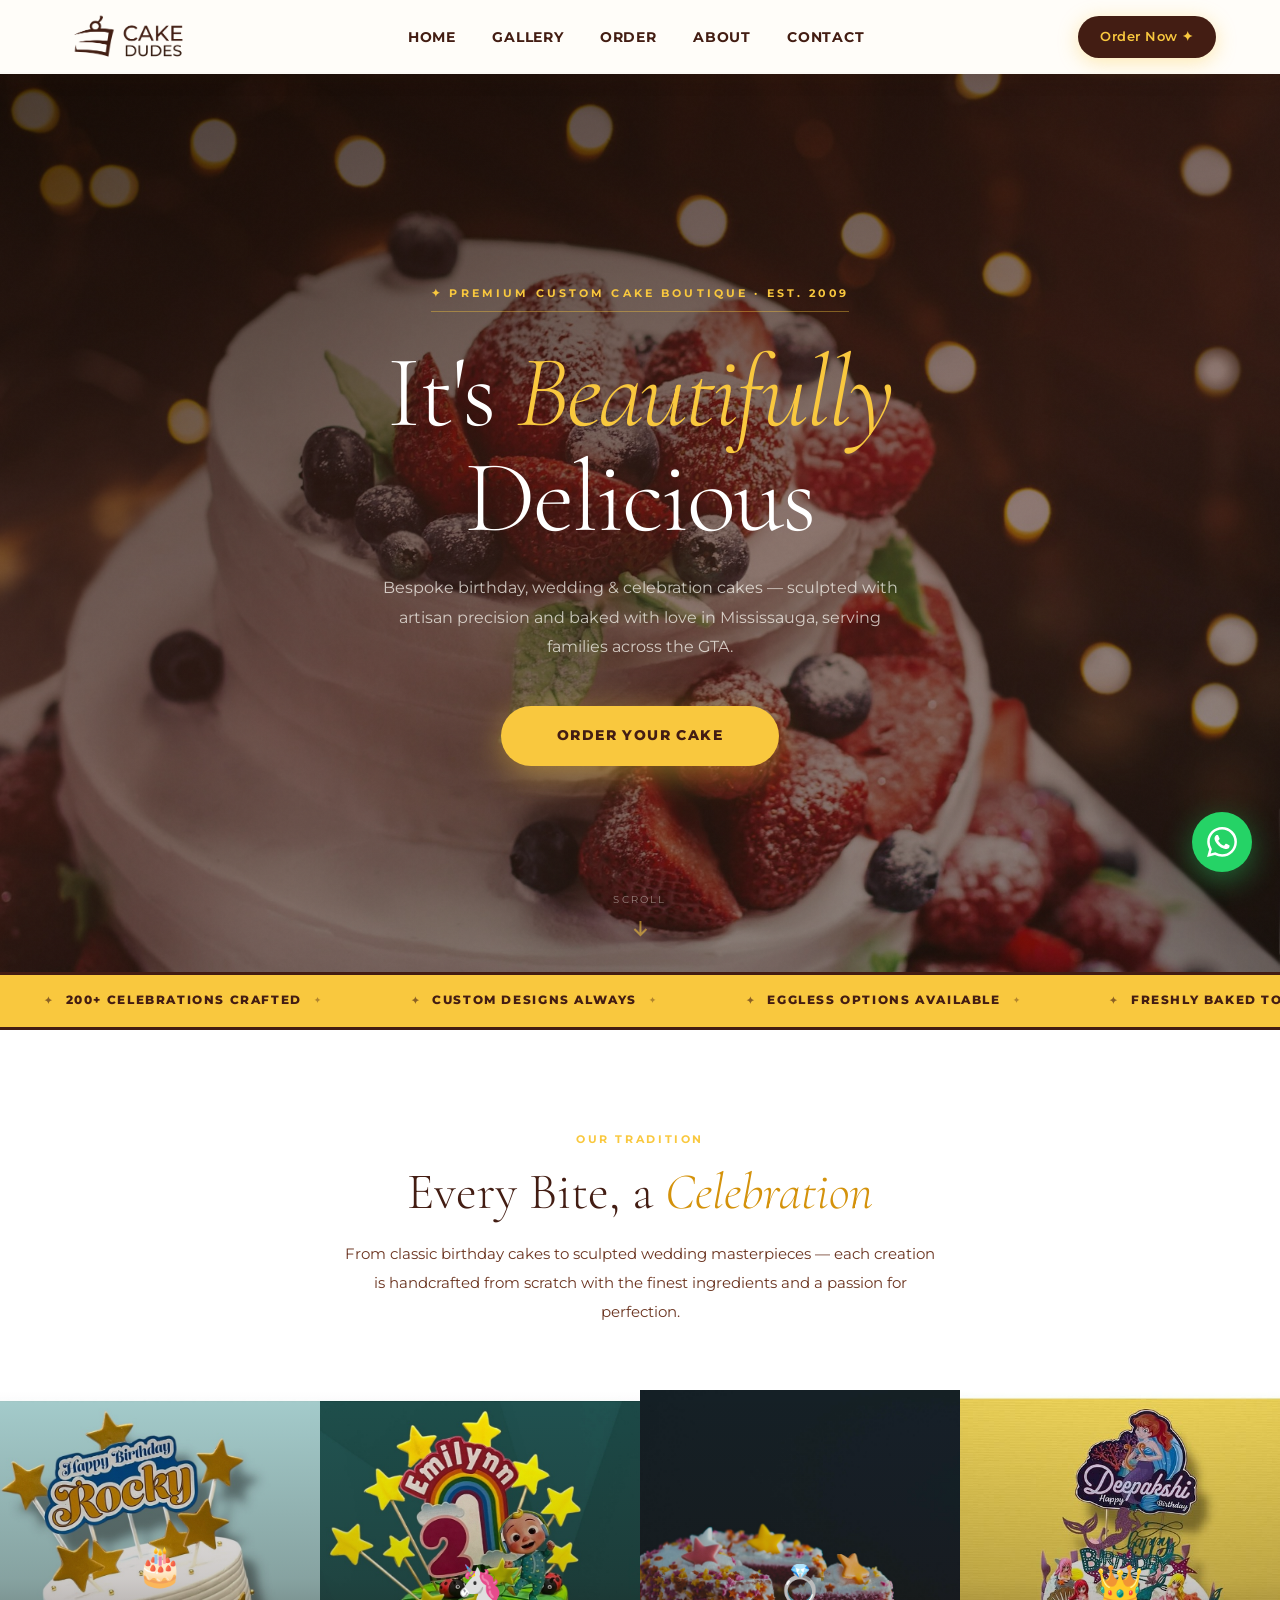
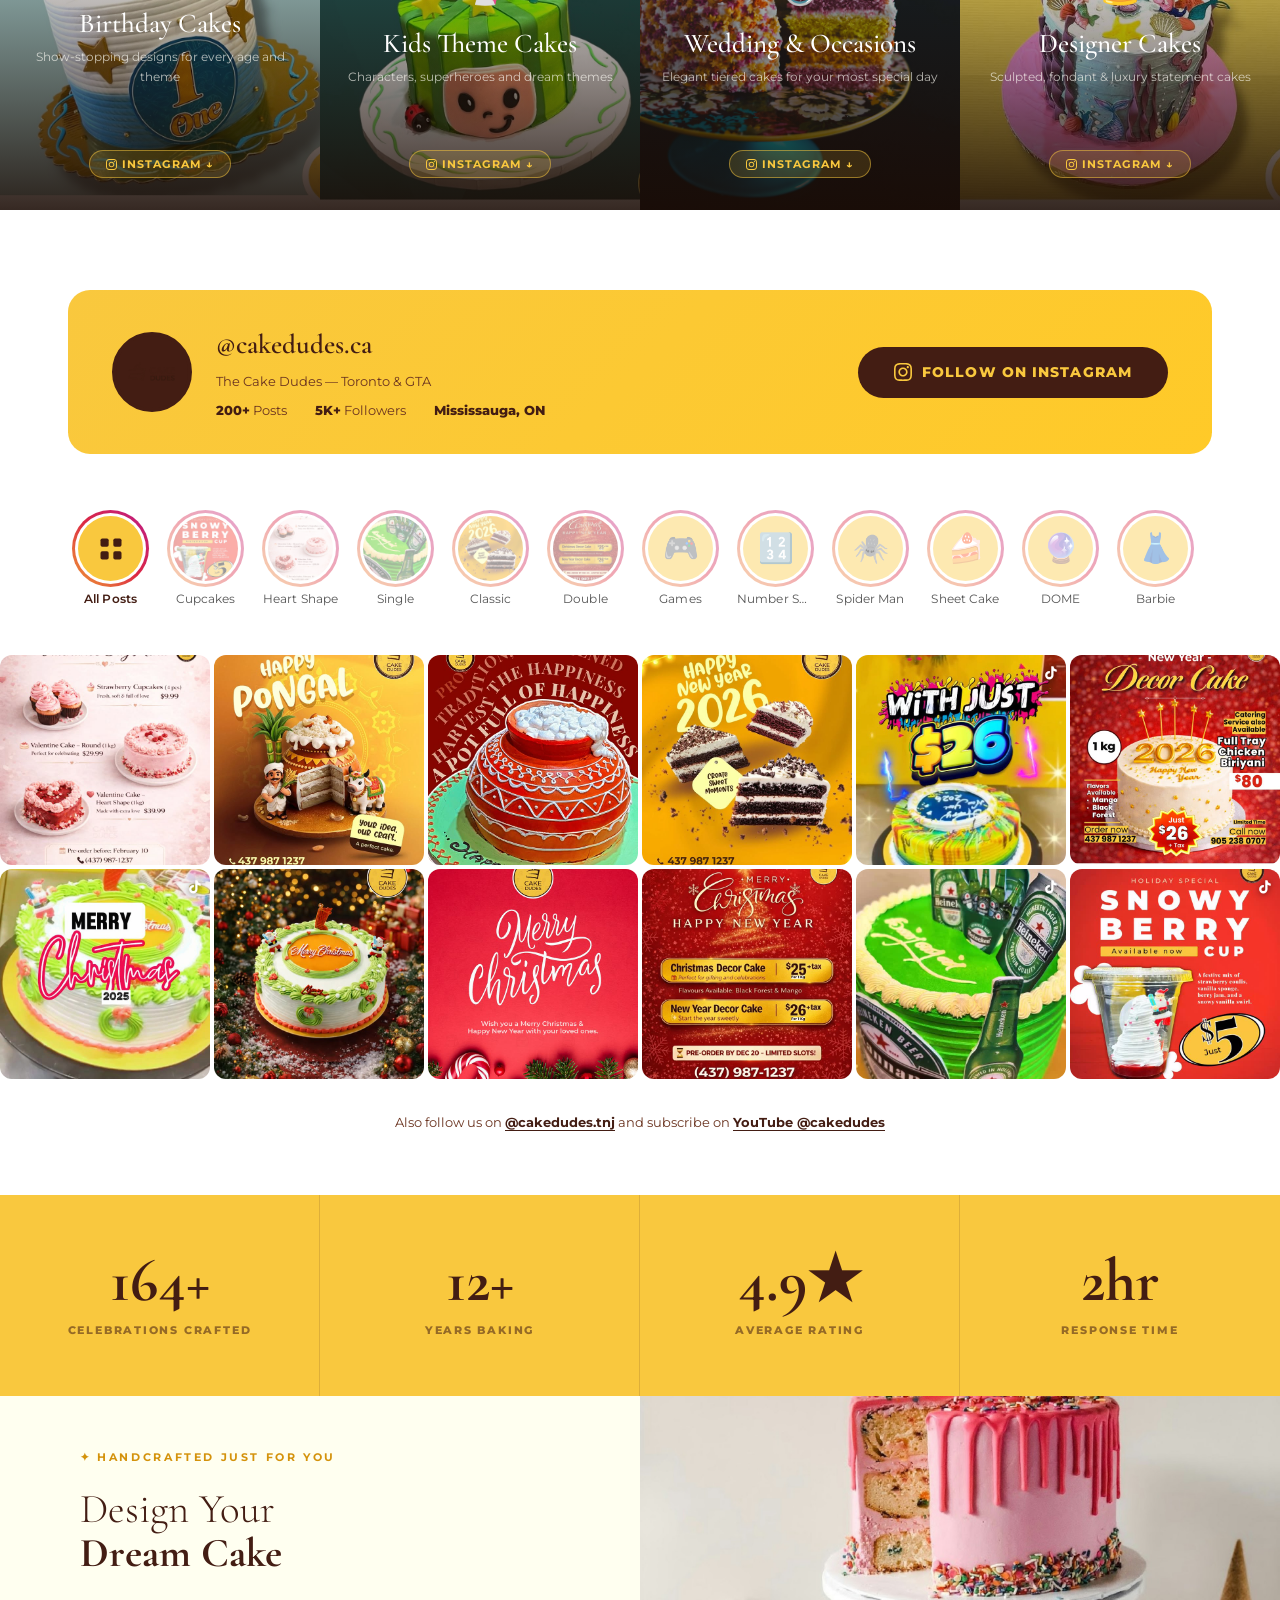
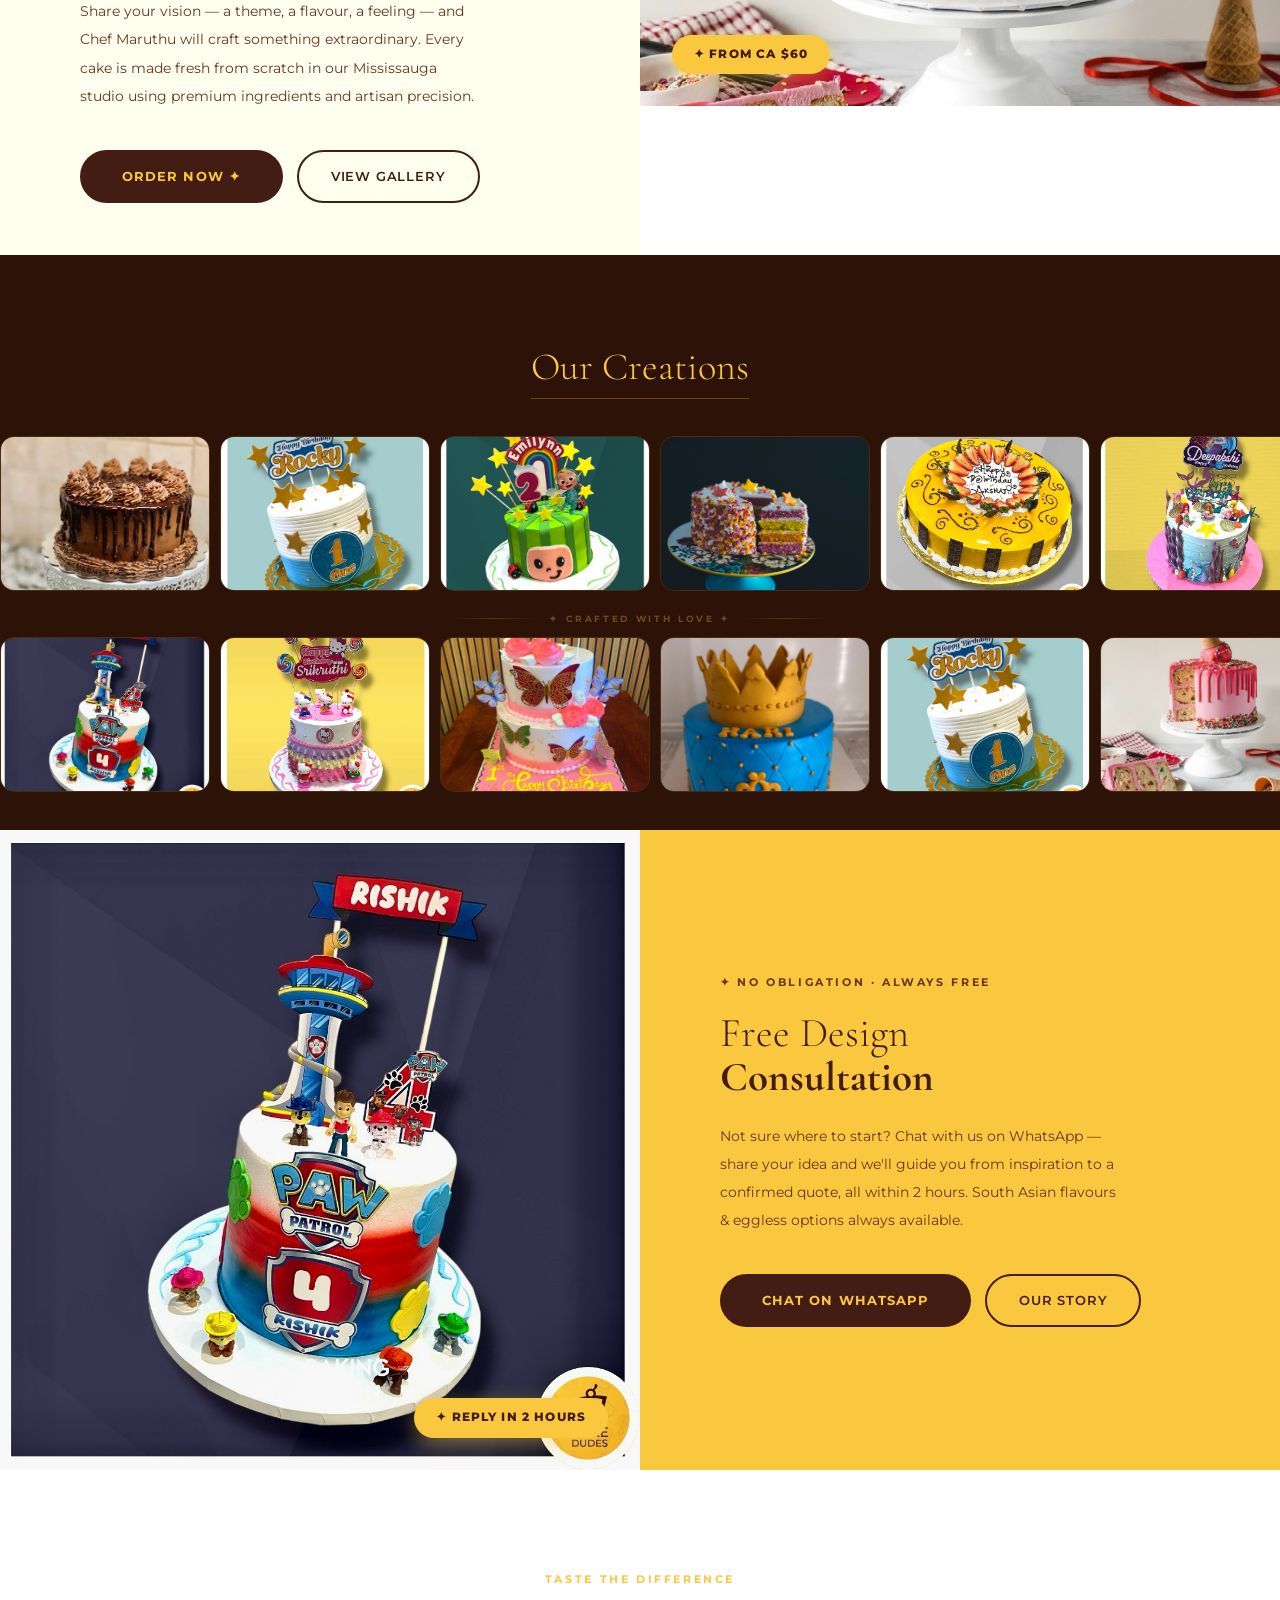
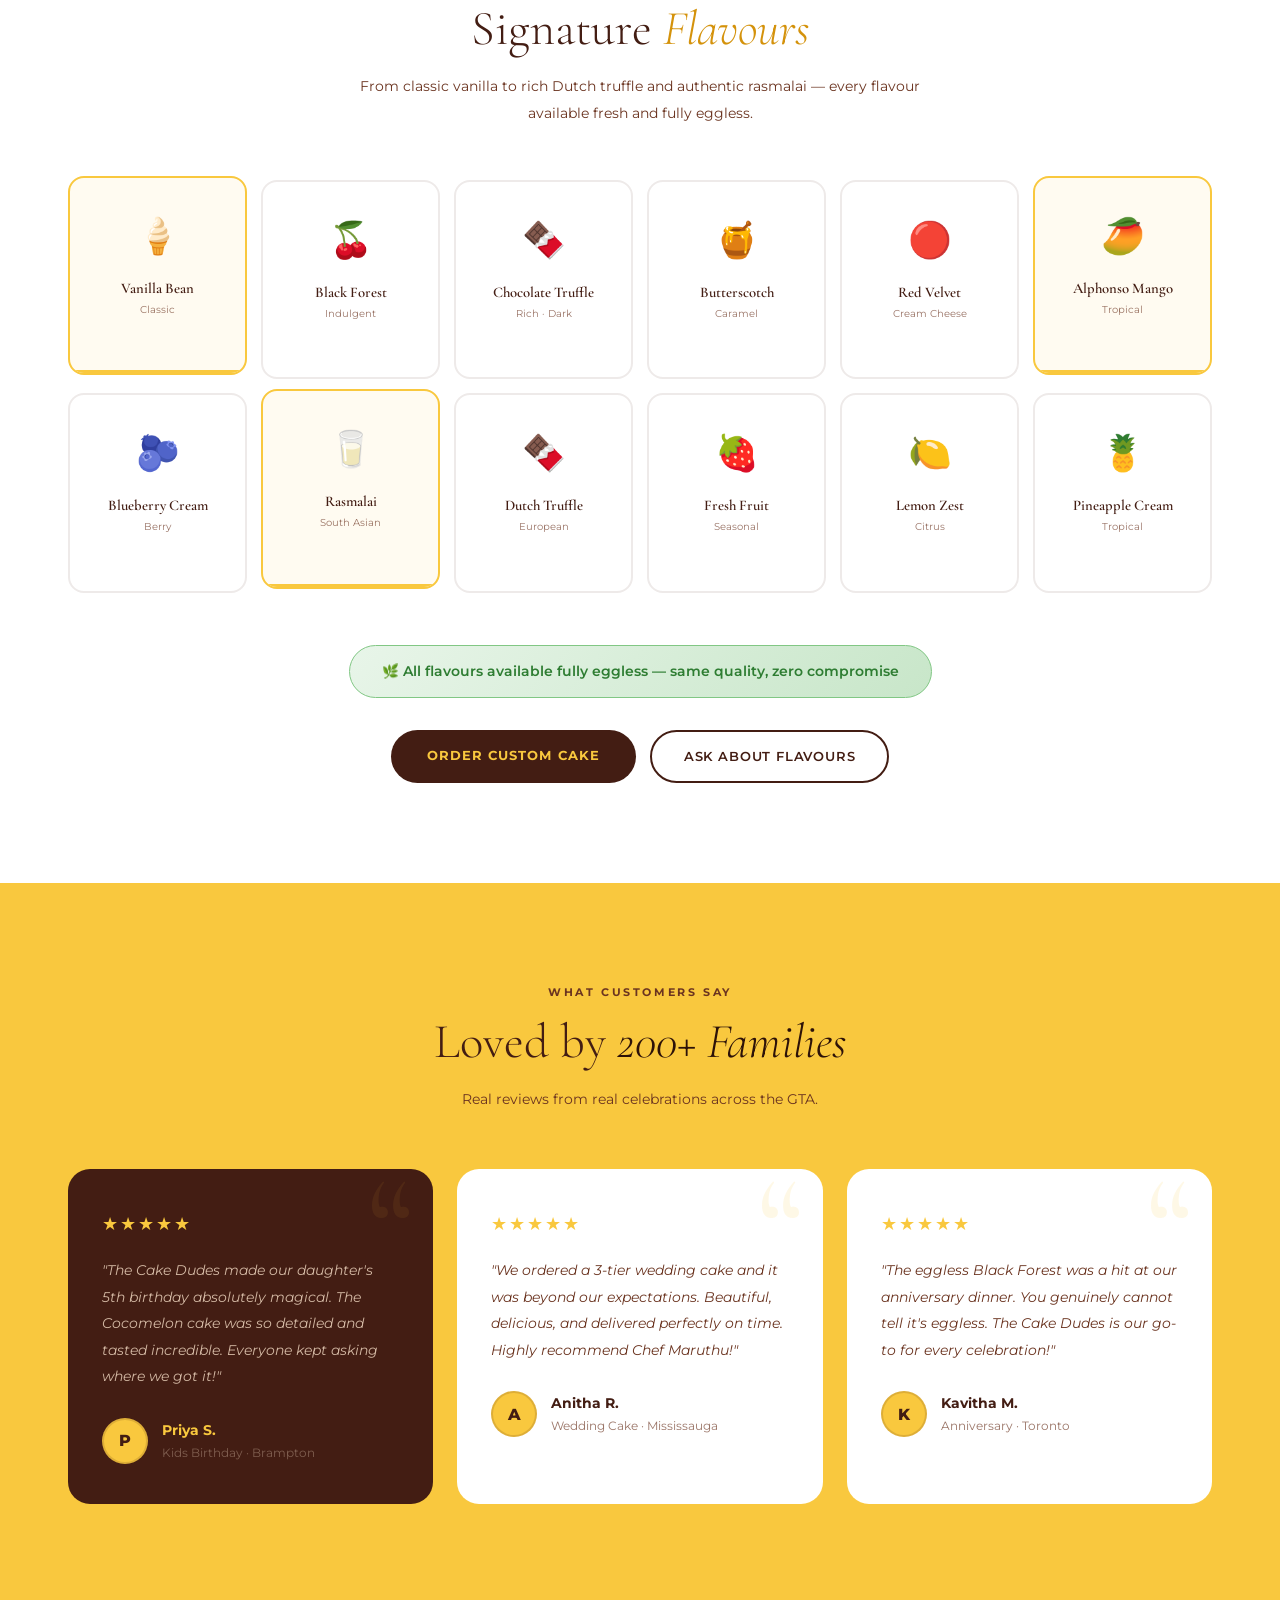
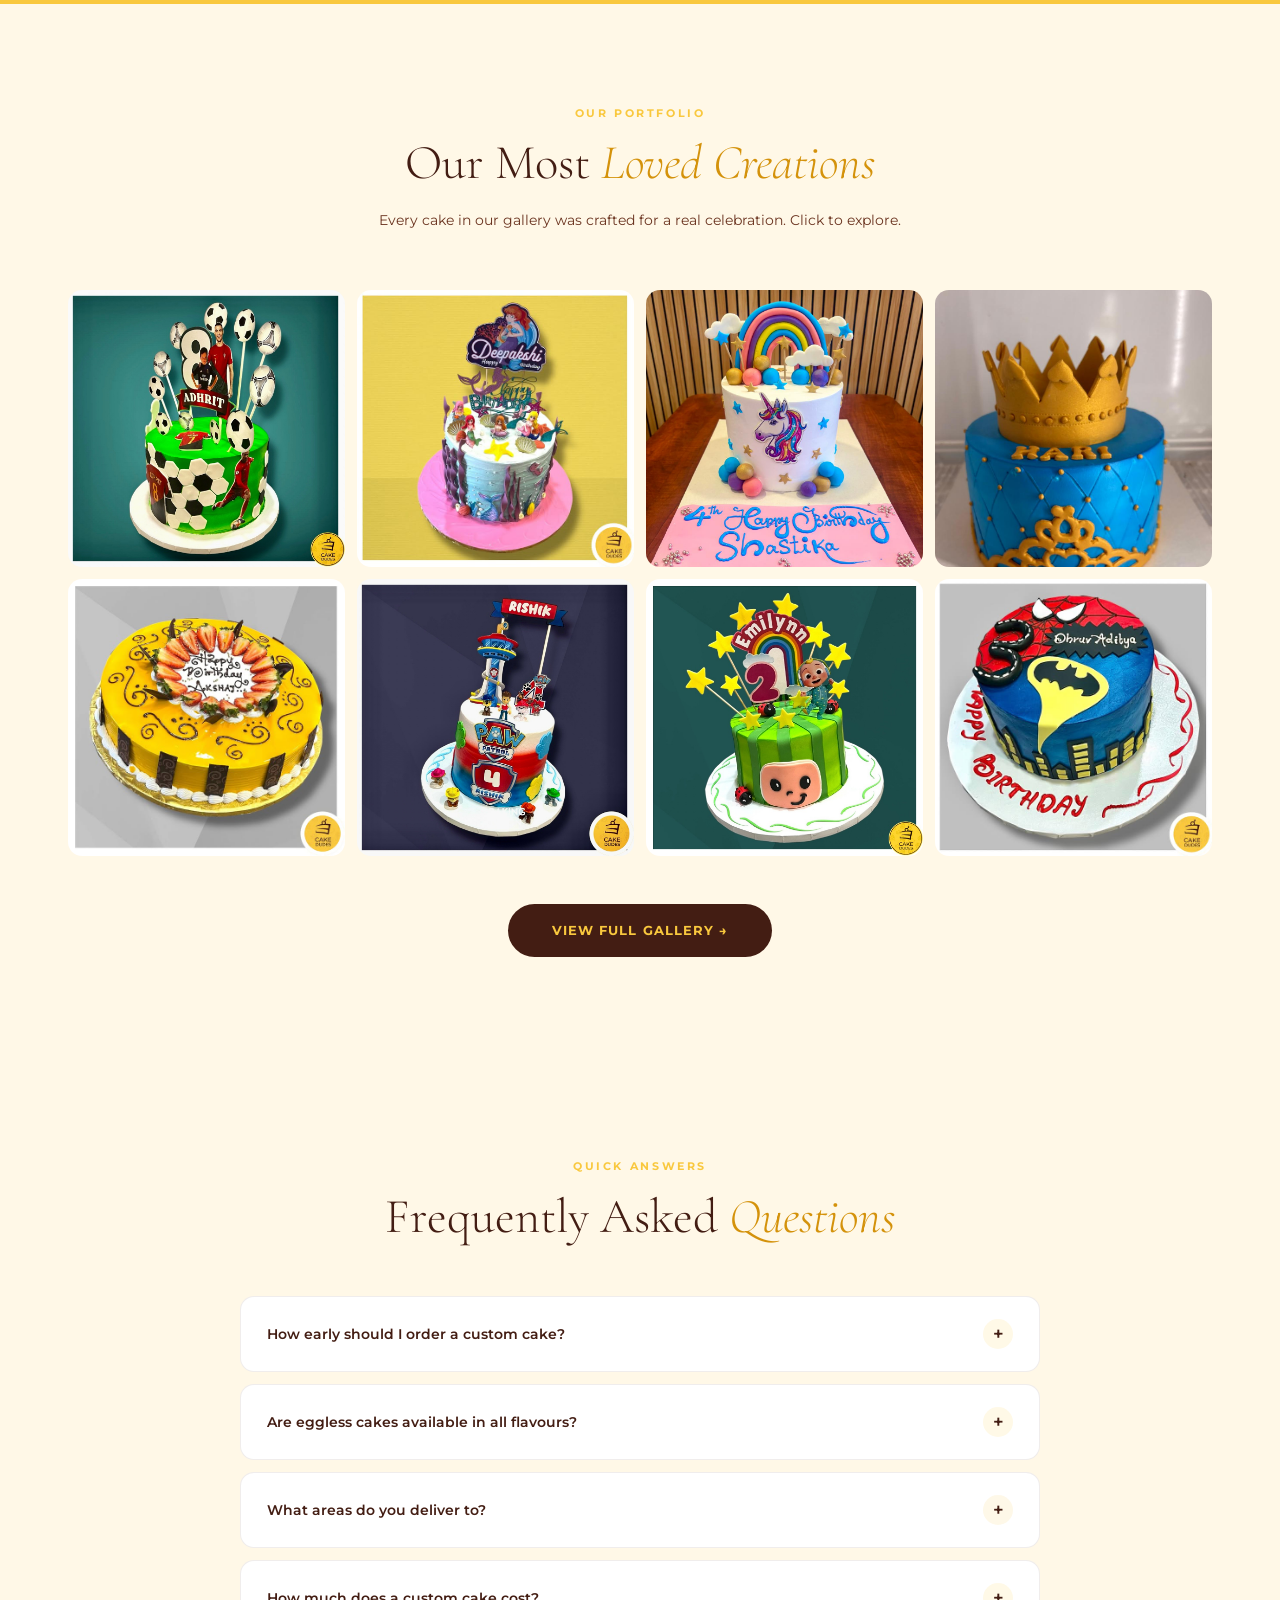
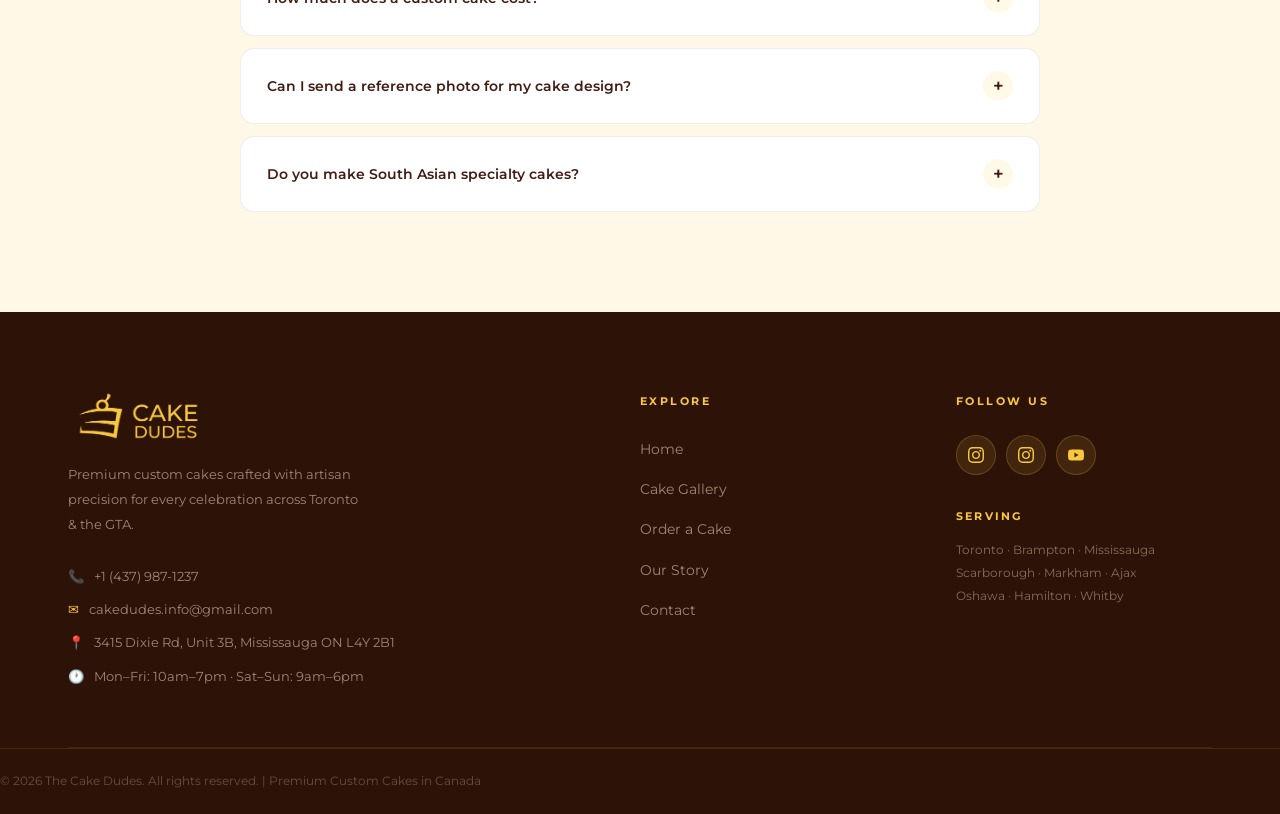
==== commit 578102ed: "Redesign Instagram section: full-width API-driven feed + full QC pass Instagram section: - Remove na" ====
--- a/index.html
+++ b/index.html
@@ -447,377 +447,166 @@
   .gl-title { font-family: 'Cormorant Garamond', serif; font-size: 1.15rem; font-weight: 500; color: var(--wh); text-align: center; }
   .gl-btn   { display: inline-block; padding: 8px 22px; background: var(--y); color: var(--br); border-radius: 100px; font-size: .72rem; font-weight: 800; letter-spacing: .08em; text-transform: uppercase; }
 
-  /* ═══════════════════════════════════════════════════════
-     INSTAGRAM PROFILE EMBED  (.ige-*)
-     Pixel-accurate replica of Instagram's mobile web profile
-     ═══════════════════════════════════════════════════════ */
-
-  .ig-sec {
-    padding: 60px 0 0;
-    background: var(--iv);
-  }
-  .ig-sec .container {
-    max-width: 480px;
-  }
-
-  /* Outer frame — the "phone/app" card */
-  .ige-frame {
-    background: #fff;
-    border: 1px solid #dbdbdb;
-    border-radius: 12px;
+  /* ═══════════════════════════════
+     10. INSTAGRAM SECTION
+         Live @cakedudes.ca feed
+  ═══════════════════════════════ */
+  .ig-sec { background: var(--wh); padding: 80px 0 60px; }
+
+  /* Constrained inner wrapper — matches rest of page */
+  .ig-sec-inner {
+    max-width: 1200px;
+    margin: 0 auto;
+    padding: 0 28px;
+  }
+
+  /* Profile banner */
+  .ig-profile {
+    display: flex; align-items: center; justify-content: space-between;
+    background: linear-gradient(135deg, var(--y) 0%, #FFCA28 100%);
+    border-radius: 22px; padding: 32px 44px; margin-bottom: 48px; gap: 24px;
+    flex-wrap: wrap;
+  }
+  .ig-profile-left { display: flex; align-items: center; gap: 24px; }
+  .ig-avatar {
+    width: 80px; height: 80px; border-radius: 50%;
+    background: var(--br); overflow: hidden;
+    border: 4px solid var(--br); flex-shrink: 0;
+    display: flex; align-items: center; justify-content: center;
+  }
+  .ig-avatar img { width: 100%; height: 100%; object-fit: contain; padding: 8px; }
+  .ig-handle { font-family: 'Cormorant Garamond', serif; font-size: 1.7rem; font-weight: 600; color: var(--br); }
+  .ig-name   { font-size: .80rem; color: var(--brm); margin-top: 2px; }
+  .ig-stats  { display: flex; gap: 28px; font-size: .80rem; color: var(--brm); margin-top: 8px; }
+  .ig-stats strong { color: var(--br); font-weight: 800; }
+  .ig-follow-btn {
+    display: inline-flex; align-items: center; gap: 10px;
+    padding: 14px 36px; background: var(--br); color: var(--y);
+    border-radius: 100px; font-weight: 800; font-size: .86rem;
+    letter-spacing: .08em; text-transform: uppercase;
+    transition: background .3s ease; flex-shrink: 0;
+  }
+  .ig-follow-btn:hover { background: var(--br2); }
+  .ig-follow-btn svg { width: 18px; height: 18px; fill: var(--y); }
+
+  /* Full-width post grid — no container, spans the viewport */
+  .ig-grid {
+    display: grid;
+    grid-template-columns: repeat(6, 1fr);
+    gap: 4px;
+    width: 100%;
+    margin: 32px 0;
+  }
+  .ig-post {
+    aspect-ratio: 1/1; position: relative; overflow: hidden;
+    cursor: pointer; display: block; background: #f0f0f0;
+  }
+  .ig-post img { width: 100%; height: 100%; object-fit: cover; display: block; transition: transform .45s var(--ease); }
+  .ig-post:hover img { transform: scale(1.08); }
+  .ig-post-overlay {
+    position: absolute; inset: 0;
+    background: rgba(67,29,19,.68);
+    display: flex; flex-direction: column;
+    align-items: center; justify-content: center; gap: 8px;
+    opacity: 0; transition: opacity .25s ease;
+  }
+  .ig-post:hover .ig-post-overlay { opacity: 1; }
+  .ig-post-overlay svg  { width: 26px; height: 26px; fill: var(--y); }
+  .ig-post-overlay span { font-size: .68rem; letter-spacing: .12em; text-transform: uppercase; color: rgba(249,200,62,.9); font-weight: 700; }
+
+  /* ── Instagram Highlights-style Category Filter ── */
+  .ig-highlights-wrap {
+    overflow-x: auto; -webkit-overflow-scrolling: touch;
+    scrollbar-width: none; margin-bottom: 40px;
+  }
+  .ig-highlights-wrap::-webkit-scrollbar { display: none; }
+
+  .ig-highlights {
+    display: flex; align-items: flex-start; justify-content: flex-start;
+    gap: 18px; padding: 8px 4px;
+    width: max-content; margin: 0 auto;
+  }
+
+  /* Single highlight bubble — Instagram Highlights style */
+  .ig-hl {
+    display: flex; flex-direction: column; align-items: center;
+    gap: 6px; cursor: pointer; min-width: 77px;
+    -webkit-tap-highlight-color: transparent;
+  }
+
+  /* Gradient ring — ALWAYS visible on every circle (authentic Instagram look).
+     Inactive = 40% opacity (like a "viewed" story).
+     Active   = 100% opacity (the selected filter). */
+  .ig-hl-ring {
+    width: 77px; height: 77px; border-radius: 50%;
+    padding: 3px;
+    background: linear-gradient(45deg, #f09433 0%, #e6683c 25%, #dc2743 50%, #cc2366 75%, #bc1888 100%);
+    opacity: .4;
+    transition: opacity .25s ease, transform .22s ease;
+    flex-shrink: 0;
+  }
+  .ig-hl:hover .ig-hl-ring { opacity: .7; transform: scale(1.06); }
+  .ig-hl.active .ig-hl-ring { opacity: 1; }
+
+  /* Inner circle — white gap then the image */
+  .ig-hl-inner {
+    width: 100%; height: 100%; border-radius: 50%;
+    background: var(--wh); padding: 3px;
     overflow: hidden;
-    font-family: -apple-system, BlinkMacSystemFont, "Segoe UI", Roboto, Helvetica, Arial, sans-serif;
-    font-size: 14px;
-    color: #262626;
-    max-width: 480px;
-    margin: 0 auto;
-    box-shadow: 0 4px 32px rgba(0,0,0,.10);
-  }
-
-  /* Top app bar — mimics Instagram's nav bar */
-  .ige-topbar {
-    display: flex;
-    align-items: center;
-    justify-content: space-between;
-    padding: 12px 16px 10px;
-    border-bottom: 1px solid #dbdbdb;
-  }
-  .ige-topbar-user {
-    font-size: 16px;
-    font-weight: 700;
-    color: #262626;
-    letter-spacing: -.2px;
-    display: flex;
-    align-items: center;
-    gap: 4px;
-  }
-  .ige-topbar-user svg { width: 12px; height: 12px; fill: #0095f6; }
-  .ige-topbar-actions { display: flex; align-items: center; gap: 16px; }
-  .ige-topbar-actions svg { width: 24px; height: 24px; fill: #262626; cursor: pointer; }
-  .ige-topbar-ig-logo { width: 24px; height: 24px; }
-
-  /* Profile header row: avatar + stats */
-  .ige-header {
-    display: flex;
-    align-items: center;
-    gap: 20px;
-    padding: 16px 16px 12px;
-  }
-  .ige-avatar-wrap {
-    position: relative;
-    flex-shrink: 0;
-  }
-  .ige-avatar-ring {
-    width: 86px; height: 86px; border-radius: 50%;
-    padding: 3px;
-    background: linear-gradient(45deg, #f09433, #e6683c, #dc2743, #cc2366, #bc1888);
-  }
-  .ige-avatar-inner {
-    width: 100%; height: 100%; border-radius: 50%;
-    background: #fff; padding: 2px;
-    overflow: hidden;
-  }
-  .ige-avatar-inner img {
+    display: flex; align-items: center; justify-content: center;
+  }
+
+  /* Photo inside circle */
+  .ig-hl-inner img {
     width: 100%; height: 100%; border-radius: 50%;
     object-fit: cover; display: block;
   }
-  .ige-stats {
-    display: flex;
-    gap: 0;
-    flex: 1;
-    justify-content: space-around;
-  }
-  .ige-stat {
-    display: flex;
-    flex-direction: column;
-    align-items: center;
-    gap: 1px;
-  }
-  .ige-stat strong {
-    font-size: 18px;
-    font-weight: 700;
-    color: #262626;
-    line-height: 1.2;
-  }
-  .ige-stat span {
-    font-size: 13px;
-    color: #737373;
-    font-weight: 400;
-  }
-
-  /* Bio block */
-  .ige-bio {
-    padding: 0 16px 12px;
-  }
-  .ige-fullname {
-    font-weight: 700;
-    font-size: 14px;
-    color: #262626;
-    margin-bottom: 4px;
-  }
-  .ige-bio-text {
-    font-size: 13px;
-    color: #262626;
-    line-height: 1.6;
-    white-space: pre-line;
-  }
-  .ige-bio-link {
-    display: inline-block;
-    font-size: 13px;
-    font-weight: 600;
-    color: #00376b;
-    text-decoration: none;
-    margin-top: 4px;
-  }
-  .ige-bio-link:hover { text-decoration: underline; }
-
-  /* Action buttons row */
-  .ige-actions {
-    display: flex;
-    gap: 8px;
-    padding: 0 16px 16px;
-  }
-  .ige-btn-follow {
-    flex: 1;
-    background: #0095f6;
-    color: #fff;
-    border: none;
-    border-radius: 8px;
-    font-size: 14px;
-    font-weight: 600;
-    padding: 7px 0;
-    cursor: pointer;
-    text-align: center;
-    text-decoration: none;
-    display: flex;
-    align-items: center;
-    justify-content: center;
-    transition: background .15s;
-  }
-  .ige-btn-follow:hover { background: #1877f2; color: #fff; }
-  .ige-btn-msg {
-    flex: 1;
-    background: #efefef;
-    color: #262626;
-    border: none;
-    border-radius: 8px;
-    font-size: 14px;
-    font-weight: 600;
-    padding: 7px 0;
-    cursor: pointer;
-    text-align: center;
-    text-decoration: none;
-    display: flex;
-    align-items: center;
-    justify-content: center;
-    transition: background .15s;
-  }
-  .ige-btn-msg:hover { background: #dbdbdb; color: #262626; }
-  .ige-btn-more {
-    background: #efefef;
-    border: none;
-    border-radius: 8px;
-    padding: 7px 10px;
-    cursor: pointer;
-    display: flex;
-    align-items: center;
-    justify-content: center;
-    transition: background .15s;
-  }
-  .ige-btn-more:hover { background: #dbdbdb; }
-  .ige-btn-more svg { width: 16px; height: 16px; fill: #262626; }
-
-  /* Highlights section */
-  .ige-highlights-label {
-    padding: 0 16px 8px;
-    font-size: 12px;
-    color: #737373;
-    font-weight: 600;
-    letter-spacing: .02em;
-    text-transform: uppercase;
-  }
-  .ige-highlights-wrap {
-    overflow-x: auto;
-    -webkit-overflow-scrolling: touch;
-    scrollbar-width: none;
-    padding: 0 16px 16px;
-    border-bottom: 1px solid #dbdbdb;
-  }
-  .ige-highlights-wrap::-webkit-scrollbar { display: none; }
-  .ige-highlights {
-    display: flex;
-    gap: 16px;
-    width: max-content;
-    align-items: flex-start;
-  }
-
-  /* Single highlight circle */
-  .ige-hl {
-    display: flex;
-    flex-direction: column;
-    align-items: center;
-    gap: 5px;
-    cursor: pointer;
-    min-width: 64px;
-    -webkit-tap-highlight-color: transparent;
-  }
-  .ige-hl-ring {
-    width: 64px; height: 64px; border-radius: 50%;
-    padding: 2px;
-    background: linear-gradient(45deg, #f09433, #e6683c, #dc2743, #cc2366, #bc1888);
-    opacity: .45;
-    transition: opacity .2s ease, transform .2s ease;
-    flex-shrink: 0;
-  }
-  .ige-hl:hover .ige-hl-ring { opacity: .75; transform: scale(1.06); }
-  .ige-hl.active .ige-hl-ring { opacity: 1; }
-  .ige-hl-inner {
+
+  /* Icon circle (All Posts & emoji categories) */
+  .ig-hl-icon {
     width: 100%; height: 100%; border-radius: 50%;
-    background: #fff; padding: 2px;
-    overflow: hidden;
+    background: var(--y);
     display: flex; align-items: center; justify-content: center;
-  }
-  .ige-hl-inner img {
-    width: 100%; height: 100%; border-radius: 50%;
-    object-fit: cover; display: block;
-  }
-  .ige-hl-icon {
-    width: 100%; height: 100%; border-radius: 50%;
-    background: #fafafa;
-    border: 1px solid #dbdbdb;
-    display: flex; align-items: center; justify-content: center;
-    font-size: 1.5rem; line-height: 1;
-  }
-  .ige-hl-label {
-    font-size: 11px;
-    font-weight: 400;
-    color: #262626;
-    text-align: center;
-    max-width: 64px;
-    white-space: nowrap;
-    overflow: hidden;
-    text-overflow: ellipsis;
-    line-height: 1.2;
-  }
-  .ige-hl.active .ige-hl-label { font-weight: 600; }
-
-  /* Tabs */
-  .ige-tabs {
-    display: flex;
-    border-top: 1px solid #dbdbdb;
-  }
-  .ige-tab {
-    flex: 1;
-    padding: 14px 0 10px;
-    display: flex;
-    align-items: center;
-    justify-content: center;
-    gap: 6px;
-    background: none;
-    border: none;
-    border-top: 2px solid transparent;
-    cursor: pointer;
-    font-size: 12px;
-    font-weight: 600;
-    letter-spacing: .08em;
-    text-transform: uppercase;
-    color: #737373;
-    transition: color .15s;
-  }
-  .ige-tab svg { width: 22px; height: 22px; fill: #737373; }
-  .ige-tab.active {
-    border-top-color: #262626;
-    color: #262626;
-  }
-  .ige-tab.active svg { fill: #262626; }
-  .ige-tab:hover { color: #262626; }
-  .ige-tab:hover svg { fill: #262626; }
-
-  /* Post grid — exact Instagram 3-col with 3px gap */
-  .ige-grid {
-    display: grid;
-    grid-template-columns: repeat(3, 1fr);
-    gap: 3px;
-    background: #dbdbdb;
-  }
-  .ige-post {
-    position: relative;
+    font-style: normal;
+  }
+  .ig-hl-icon svg { width: 28px; height: 28px; fill: var(--br); }
+
+  /* Label — Instagram uses small regular-weight text, no uppercase */
+  .ig-hl-label {
+    font-size: .72rem; font-weight: 400; letter-spacing: .01em;
+    text-transform: none; color: #555; text-align: center;
+    line-height: 1.2; max-width: 77px;
+    white-space: nowrap; overflow: hidden; text-overflow: ellipsis;
+    transition: font-weight .15s ease, color .15s ease;
+  }
+  .ig-hl.active .ig-hl-label { font-weight: 600; color: var(--br); }
+
+  /* Post count — hidden (Instagram highlights don't show counts) */
+  .ig-hl-count { display: none; }
+
+  /* Reel badge — top-right corner of video tiles */
+  .ig-reel-badge {
+    position: absolute; top: 7px; right: 7px; z-index: 2;
+    pointer-events: none;
+  }
+  .ig-reel-badge svg { width: 16px; height: 16px; fill: #fff; filter: drop-shadow(0 1px 3px rgba(0,0,0,.6)); }
+
+  /* Loading skeleton shimmer tiles */
+  .ig-skeleton {
     aspect-ratio: 1/1;
-    overflow: hidden;
-    background: #fafafa;
-    display: block;
-    cursor: pointer;
-  }
-  .ige-post img {
-    width: 100%; height: 100%;
-    object-fit: cover;
-    display: block;
-    transition: transform .3s ease;
-  }
-  .ige-post:hover img { transform: scale(1.04); }
-  .ige-post-overlay {
-    position: absolute; inset: 0;
-    background: rgba(0,0,0,.32);
-    display: flex; flex-direction: column;
-    align-items: center; justify-content: center;
-    gap: 8px;
-    opacity: 0;
-    transition: opacity .2s;
-  }
-  .ige-post:hover .ige-post-overlay { opacity: 1; }
-  .ige-post-overlay svg { width: 20px; height: 20px; fill: #fff; }
-  .ige-post-overlay span { font-size: .7rem; color: #fff; font-weight: 700; letter-spacing: .1em; text-transform: uppercase; }
-
-  /* Reel badge on videos */
-  .ige-reel-badge {
-    position: absolute;
-    top: 6px; right: 6px;
-    z-index: 2;
-  }
-  .ige-reel-badge svg { width: 16px; height: 16px; fill: #fff; filter: drop-shadow(0 1px 2px rgba(0,0,0,.5)); }
-
-  /* Hidden post (filter) */
-  .ige-post.ig-hidden { display: none; }
-
-  /* Footer CTA */
-  .ige-footer {
-    padding: 20px 16px 24px;
-    display: flex;
-    flex-direction: column;
-    align-items: center;
-    gap: 6px;
-    border-top: 1px solid #dbdbdb;
-  }
-  .ige-footer-count {
-    font-size: 12px;
-    color: #737373;
-  }
-  .ige-footer-link {
-    display: inline-flex;
-    align-items: center;
-    gap: 6px;
-    background: none;
-    border: 1px solid #dbdbdb;
-    border-radius: 8px;
-    padding: 8px 20px;
-    font-size: 13px;
-    font-weight: 600;
-    color: #262626;
-    text-decoration: none;
-    transition: background .15s;
-  }
-  .ige-footer-link:hover { background: #fafafa; color: #262626; }
-  .ige-footer-link svg { width: 16px; height: 16px; fill: #262626; }
-
-  /* Section eyebrow (above the frame) */
-  .ig-sec-head {
-    text-align: center;
-    margin-bottom: 28px;
-    padding: 0 16px;
-  }
-  .ig-sec-head .c-eyebrow { display: block; margin-bottom: 8px; }
-
-  /* Category badge inside cat-card overlay — kept for existing cat-cards */
+    background: linear-gradient(90deg, #f0f0f0 25%, #e4e4e4 50%, #f0f0f0 75%);
+    background-size: 200% 100%;
+    animation: ig-shimmer 1.4s infinite;
+  }
+  @keyframes ig-shimmer {
+    0%   { background-position: 200% 0; }
+    100% { background-position: -200% 0; }
+  }
+
+  /* Hidden posts during filter (backwards compat) */
+  .ig-post.ig-hidden { display: none; }
+
+  /* Category badge inside cat-card overlay */
   .cat-ig-btn {
     display: inline-flex; align-items: center; gap: 5px;
     margin-top: 8px; padding: 6px 16px;
@@ -828,6 +617,14 @@
   }
   .cat-ig-btn:hover { background: var(--y); border-color: var(--y); color: var(--br); }
   .cat-ig-btn svg { width: 11px; height: 11px; fill: currentColor; }
+
+  /* also follow line */
+  .ig-also {
+    text-align: center; margin-top: 32px;
+    font-size: .82rem; color: var(--brm);
+  }
+  .ig-also a { color: var(--br); font-weight: 700; text-decoration: underline; text-underline-offset: 3px; }
+  .ig-also a:hover { color: var(--yd); }
 
   /* ═══════════════════════════════
      11. FAQ — cream
@@ -932,6 +729,7 @@
     .split-img    { height: 460px; }
     .flav-grid    { grid-template-columns: repeat(4, 1fr); }
     .gallery-grid { grid-template-columns: repeat(3, 1fr); }
+    .ig-grid      { grid-template-columns: repeat(4, 1fr); gap: 3px; }
     .footer-grid  { grid-template-columns: 1fr 1fr; }
     .rv-grid      { grid-template-columns: 1fr 1fr; }
   }
@@ -942,6 +740,9 @@
     .stats-row    { grid-template-columns: repeat(2, 1fr); }
     .flav-grid    { grid-template-columns: repeat(3, 1fr); }
     .gallery-grid { grid-template-columns: repeat(2, 1fr); }
+    .ig-grid      { grid-template-columns: repeat(3, 1fr); gap: 3px; }
+    .ig-profile   { padding: 24px 28px; }
+    .ig-sec-inner { padding: 0 16px; }
     .rv-grid      { grid-template-columns: 1fr; }
     .footer-grid  { grid-template-columns: 1fr; gap: 40px; }
     .split-text   { padding: 64px 32px; }
@@ -949,9 +750,9 @@
   @media (max-width: 520px) {
     .cat-grid     { grid-template-columns: 1fr; }
     .flav-grid    { grid-template-columns: repeat(2, 1fr); }
+    .ig-grid      { grid-template-columns: repeat(2, 1fr); gap: 2px; }
     .gallery-grid { grid-template-columns: repeat(2, 1fr); }
-    .ig-sec .container { padding: 0; }
-    .ige-frame { border-radius: 0; border-left: none; border-right: none; }
+    .ig-sec-inner { padding: 0 12px; }
   }
   </style>
 </head>
@@ -1089,414 +890,319 @@
   </div>
 </section>
 
-<!-- ══════════ INSTAGRAM — @cakedudes.ca ══════════ -->
+<!-- ══════════ 8. INSTAGRAM @cakedudes.ca ══════════ -->
+<!--
+  INSTAGRAM FEED — powered by Instagram Graph API
+  Posts are fetched from data/ig-feed.json which is auto-refreshed weekly
+  by .github/workflows/update-instagram-feed.yml using the IG_ACCESS_TOKEN secret.
+  Tags in ig-feed.json are preserved across API refreshes so filtering works.
+-->
 <section class="ig-sec" id="instagram" aria-label="Instagram @cakedudes.ca">
-  <div class="container">
-
-    <div class="ig-sec-head">
-      <span class="c-eyebrow">Our Work</span>
-      <h2>Fresh From Our <em>Instagram</em></h2>
-    </div>
-
-    <!-- Instagram profile card -->
-    <div class="ige-frame">
-
-      <!-- ── Top bar ── -->
-      <div class="ige-topbar">
-        <!-- Instagram icon (simplified) -->
-        <svg class="ige-topbar-ig-logo" viewBox="0 0 24 24" xmlns="http://www.w3.org/2000/svg">
-          <path d="M12 2.163c3.204 0 3.584.012 4.85.07 3.252.148 4.771 1.691 4.919 4.919.058 1.265.069 1.645.069 4.849 0 3.205-.012 3.584-.069 4.849-.149 3.225-1.664 4.771-4.919 4.919-1.266.058-1.644.07-4.85.07-3.204 0-3.584-.012-4.849-.07-3.26-.149-4.771-1.699-4.919-4.92-.058-1.265-.07-1.644-.07-4.849 0-3.204.013-3.583.07-4.849.149-3.227 1.664-4.771 4.919-4.919 1.266-.057 1.645-.069 4.849-.069zm0-2.163c-3.259 0-3.667.014-4.947.072-4.358.2-6.78 2.618-6.98 6.98-.059 1.281-.073 1.689-.073 4.948 0 3.259.014 3.668.072 4.948.2 4.358 2.618 6.78 6.98 6.98 1.281.058 1.689.072 4.948.072 3.259 0 3.668-.014 4.948-.072 4.354-.2 6.782-2.618 6.979-6.98.059-1.28.073-1.689.073-4.948 0-3.259-.014-3.667-.072-4.947-.196-4.354-2.617-6.78-6.979-6.98-1.281-.059-1.69-.073-4.949-.073zm0 5.838c-3.403 0-6.162 2.759-6.162 6.162s2.759 6.163 6.162 6.163 6.162-2.759 6.162-6.163c0-3.403-2.759-6.162-6.162-6.162zm0 10.162c-2.209 0-4-1.79-4-4 0-2.209 1.791-4 4-4s4 1.791 4 4c0 2.21-1.791 4-4 4zm6.406-11.845c-.796 0-1.441.645-1.441 1.44s.645 1.44 1.441 1.44c.795 0 1.439-.645 1.439-1.44s-.644-1.44-1.439-1.44z"/>
-        </svg>
-        <div class="ige-topbar-user">
-          cakedudes.ca
-        </div>
-        <div class="ige-topbar-actions">
-          <!-- bell icon -->
-          <svg viewBox="0 0 24 24"><path d="M12 22c1.1 0 2-.9 2-2h-4c0 1.1.9 2 2 2zm6-6v-5c0-3.07-1.64-5.64-4.5-6.32V4c0-.83-.67-1.5-1.5-1.5s-1.5.67-1.5 1.5v.68C7.63 5.36 6 7.92 6 11v5l-2 2v1h16v-1l-2-2z"/></svg>
-          <!-- more / menu icon -->
-          <svg viewBox="0 0 24 24"><path d="M12 8c1.1 0 2-.9 2-2s-.9-2-2-2-2 .9-2 2 .9 2 2 2zm0 2c-1.1 0-2 .9-2 2s.9 2 2 2 2-.9 2-2-.9-2-2-2zm0 6c-1.1 0-2 .9-2 2s.9 2 2 2 2-.9 2-2-.9-2-2-2z"/></svg>
-        </div>
-      </div>
-
-      <!-- ── Profile header ── -->
-      <div class="ige-header">
-        <div class="ige-avatar-wrap">
-          <div class="ige-avatar-ring">
-            <div class="ige-avatar-inner">
-              <img src="images/instagram/ig_avatar.jpg" alt="@cakedudes.ca profile photo"/>
+
+  <!-- Profile banner + filter — stay within 1200px container -->
+  <div class="ig-sec-inner">
+    <div class="ig-profile">
+      <div class="ig-profile-left">
+        <div class="ig-avatar">
+          <img src="images/logo-brown.png" alt="The Cake Dudes logo" />
+        </div>
+        <div>
+          <div class="ig-handle">@cakedudes.ca</div>
+          <div class="ig-name">The Cake Dudes — Toronto &amp; GTA</div>
+          <div class="ig-stats">
+            <span><strong>200+</strong> Posts</span>
+            <span><strong>5K+</strong> Followers</span>
+            <span><strong>Mississauga, ON</strong></span>
+          </div>
+        </div>
+      </div>
+      <a href="https://www.instagram.com/cakedudes.ca/" target="_blank" rel="noopener" class="ig-follow-btn">
+        <svg viewBox="0 0 24 24" xmlns="http://www.w3.org/2000/svg"><path d="M12 2.163c3.204 0 3.584.012 4.85.07 3.252.148 4.771 1.691 4.919 4.919.058 1.265.069 1.645.069 4.849 0 3.205-.012 3.584-.069 4.849-.149 3.225-1.664 4.771-4.919 4.919-1.266.058-1.644.07-4.85.07-3.204 0-3.584-.012-4.849-.07-3.26-.149-4.771-1.699-4.919-4.92-.058-1.265-.07-1.644-.07-4.849 0-3.204.013-3.583.07-4.849.149-3.227 1.664-4.771 4.919-4.919 1.266-.057 1.645-.069 4.849-.069zm0-2.163c-3.259 0-3.667.014-4.947.072-4.358.2-6.78 2.618-6.98 6.98-.059 1.281-.073 1.689-.073 4.948 0 3.259.014 3.668.072 4.948.2 4.358 2.618 6.78 6.98 6.98 1.281.058 1.689.072 4.948.072 3.259 0 3.668-.014 4.948-.072 4.354-.2 6.782-2.618 6.979-6.98.059-1.28.073-1.689.073-4.948 0-3.259-.014-3.667-.072-4.947-.196-4.354-2.617-6.78-6.979-6.98-1.281-.059-1.69-.073-4.949-.073zm0 5.838c-3.403 0-6.162 2.759-6.162 6.162s2.759 6.163 6.162 6.163 6.162-2.759 6.162-6.163c0-3.403-2.759-6.162-6.162-6.162zm0 10.162c-2.209 0-4-1.79-4-4 0-2.209 1.791-4 4-4s4 1.791 4 4c0 2.21-1.791 4-4 4zm6.406-11.845c-.796 0-1.441.645-1.441 1.44s.645 1.44 1.441 1.44c.795 0 1.439-.645 1.439-1.44s-.644-1.44-1.439-1.44z"/></svg>
+        Follow on Instagram
+      </a>
+    </div>
+
+    <!-- Instagram Highlights-style category filter -->
+    <div class="ig-highlights-wrap">
+      <div class="ig-highlights" id="ig-filter-bar" role="group" aria-label="Filter posts by category">
+
+        <!-- All Posts -->
+        <div class="ig-hl active" data-cat="all" role="button" tabindex="0" aria-label="Show all posts">
+          <div class="ig-hl-ring">
+            <div class="ig-hl-inner">
+              <div class="ig-hl-icon">
+                <svg viewBox="0 0 24 24" xmlns="http://www.w3.org/2000/svg">
+                  <rect x="3" y="3" width="7" height="7" rx="1.5"/><rect x="14" y="3" width="7" height="7" rx="1.5"/>
+                  <rect x="3" y="14" width="7" height="7" rx="1.5"/><rect x="14" y="14" width="7" height="7" rx="1.5"/>
+                </svg>
+              </div>
             </div>
           </div>
-        </div>
-        <div class="ige-stats">
-          <div class="ige-stat">
-            <strong>381</strong>
-            <span>posts</span>
+          <span class="ig-hl-label">All Posts</span>
+          <span class="ig-hl-count">12 posts</span>
+        </div>
+
+        <!-- Cupcakes -->
+        <div class="ig-hl" data-cat="cupcakes" role="button" tabindex="0" aria-label="Show cupcake posts">
+          <div class="ig-hl-ring">
+            <div class="ig-hl-inner">
+              <img src="images/instagram/ig_12_DSKu-TCDVr-.jpg" alt="Cupcakes"/>
+            </div>
           </div>
-          <div class="ige-stat">
-            <strong>290</strong>
-            <span>followers</span>
+          <span class="ig-hl-label">Cupcakes</span>
+          <span class="ig-hl-count">1 post</span>
+        </div>
+
+        <!-- Heart Shape -->
+        <div class="ig-hl" data-cat="heart-shape" role="button" tabindex="0" aria-label="Show heart shape posts">
+          <div class="ig-hl-ring">
+            <div class="ig-hl-inner">
+              <img src="images/instagram/ig_01_DUd4c69E6di.jpg" alt="Heart shape cakes"/>
+            </div>
           </div>
-          <div class="ige-stat">
-            <strong>56</strong>
-            <span>following</span>
+          <span class="ig-hl-label">Heart Shape</span>
+          <span class="ig-hl-count">1 post</span>
+        </div>
+
+        <!-- Single -->
+        <div class="ig-hl" data-cat="single" role="button" tabindex="0" aria-label="Show single tier posts">
+          <div class="ig-hl-ring">
+            <div class="ig-hl-inner">
+              <img src="images/instagram/ig_11_DSNWAtyDUI0.jpg" alt="Single tier cakes"/>
+            </div>
           </div>
-        </div>
-      </div>
-
-      <!-- ── Bio ── -->
-      <div class="ige-bio">
-        <div class="ige-fullname">The Cake Dudes</div>
-        <div class="ige-bio-text">👨‍🍳 Chef Maruthu | Founder
-🧁 Expertly crafted cakes
-🎉 Custom Orders | Party Treats
-📞 437-987-1237 | WhatsApp
-📍 GTA, Toronto</div>
-        <a href="https://www.thecakedudes.com" class="ige-bio-link">🔗 thecakedudes.com</a>
-      </div>
-
-      <!-- ── Action buttons ── -->
-      <div class="ige-actions">
-        <a href="https://www.instagram.com/cakedudes.ca/" target="_blank" rel="noopener" class="ige-btn-follow">Follow</a>
-        <a href="https://wa.me/14379871237?text=Hi%20The%20Cake%20Dudes!%20I%27d%20like%20to%20order%20a%20cake%20%F0%9F%8E%82" target="_blank" rel="noopener" class="ige-btn-msg">Message</a>
-        <button class="ige-btn-more" aria-label="More options">
-          <svg viewBox="0 0 24 24"><path d="M7 10l5 5 5-5z"/></svg>
-        </button>
-      </div>
-
-      <!-- ── Story Highlights ── -->
-      <div class="ige-highlights-wrap">
-        <div class="ige-highlights" id="ig-filter-bar" role="group" aria-label="Filter posts by category">
-
-          <!-- All -->
-          <div class="ige-hl active" data-cat="all" role="button" tabindex="0" aria-label="All posts">
-            <div class="ige-hl-ring">
-              <div class="ige-hl-inner">
-                <div class="ige-hl-icon">
-                  <svg viewBox="0 0 24 24" width="22" height="22" fill="#262626"><rect x="3" y="3" width="7" height="7" rx="1"/><rect x="14" y="3" width="7" height="7" rx="1"/><rect x="3" y="14" width="7" height="7" rx="1"/><rect x="14" y="14" width="7" height="7" rx="1"/></svg>
-                </div>
-              </div>
+          <span class="ig-hl-label">Single</span>
+          <span class="ig-hl-count">3 posts</span>
+        </div>
+
+        <!-- Classic -->
+        <div class="ig-hl" data-cat="classic" role="button" tabindex="0" aria-label="Show classic posts">
+          <div class="ig-hl-ring">
+            <div class="ig-hl-inner">
+              <img src="images/instagram/ig_04_DS-TWD9DYAq.jpg" alt="Classic cakes"/>
             </div>
-            <span class="ige-hl-label">All</span>
           </div>
-
-          <!-- Cupcakes -->
-          <div class="ige-hl" data-cat="cupcakes" role="button" tabindex="0" aria-label="Cupcakes">
-            <div class="ige-hl-ring">
-              <div class="ige-hl-inner">
-                <img src="images/instagram/ig_12_DSKu-TCDVr-.jpg" alt="Cupcakes"/>
-              </div>
+          <span class="ig-hl-label">Classic</span>
+          <span class="ig-hl-count">6 posts</span>
+        </div>
+
+        <!-- Double -->
+        <div class="ig-hl" data-cat="double" role="button" tabindex="0" aria-label="Show double tier posts">
+          <div class="ig-hl-ring">
+            <div class="ig-hl-inner">
+              <img src="images/instagram/ig_10_DSdXOeFkRnz.jpg" alt="Double tier cakes"/>
             </div>
-            <span class="ige-hl-label">Cupcakes</span>
           </div>
-
-          <!-- Heart Shape -->
-          <div class="ige-hl" data-cat="heart-shape" role="button" tabindex="0" aria-label="Heart Shape">
-            <div class="ige-hl-ring">
-              <div class="ige-hl-inner">
-                <img src="images/instagram/ig_01_DUd4c69E6di.jpg" alt="Heart Shape"/>
-              </div>
+          <span class="ig-hl-label">Double</span>
+          <span class="ig-hl-count">1 post</span>
+        </div>
+
+        <!-- Games -->
+        <div class="ig-hl" data-cat="games" role="button" tabindex="0" aria-label="Show games posts">
+          <div class="ig-hl-ring">
+            <div class="ig-hl-inner">
+              <div class="ig-hl-icon" style="font-size:1.8rem">🎮</div>
             </div>
-            <span class="ige-hl-label">Heart Shape</span>
           </div>
-
-          <!-- Single -->
-          <div class="ige-hl" data-cat="single" role="button" tabindex="0" aria-label="Single">
-            <div class="ige-hl-ring">
-              <div class="ige-hl-inner">
-                <img src="images/instagram/ig_11_DSNWAtyDUI0.jpg" alt="Single"/>
-              </div>
+          <span class="ig-hl-label">Games</span>
+          <span class="ig-hl-count">On Instagram</span>
+        </div>
+
+        <!-- Number Shape -->
+        <div class="ig-hl" data-cat="number-shape" role="button" tabindex="0" aria-label="Show number shape posts">
+          <div class="ig-hl-ring">
+            <div class="ig-hl-inner">
+              <div class="ig-hl-icon" style="font-size:1.8rem">🔢</div>
             </div>
-            <span class="ige-hl-label">Single</span>
           </div>
-
-          <!-- Classic -->
-          <div class="ige-hl" data-cat="classic" role="button" tabindex="0" aria-label="Classic">
-            <div class="ige-hl-ring">
-              <div class="ige-hl-inner">
-                <img src="images/instagram/ig_04_DS-TWD9DYAq.jpg" alt="Classic"/>
-              </div>
+          <span class="ig-hl-label">Number Shape</span>
+          <span class="ig-hl-count">On Instagram</span>
+        </div>
+
+        <!-- Spider Man -->
+        <div class="ig-hl" data-cat="spider-man" role="button" tabindex="0" aria-label="Show Spider Man posts">
+          <div class="ig-hl-ring">
+            <div class="ig-hl-inner">
+              <div class="ig-hl-icon" style="font-size:1.8rem">🕷️</div>
             </div>
-            <span class="ige-hl-label">Classic</span>
           </div>
-
-          <!-- Double -->
-          <div class="ige-hl" data-cat="double" role="button" tabindex="0" aria-label="Double">
-            <div class="ige-hl-ring">
-              <div class="ige-hl-inner">
-                <img src="images/instagram/ig_10_DSdXOeFkRnz.jpg" alt="Double"/>
-              </div>
+          <span class="ig-hl-label">Spider Man</span>
+          <span class="ig-hl-count">On Instagram</span>
+        </div>
+
+        <!-- Sheet Cake -->
+        <div class="ig-hl" data-cat="sheet-cake" role="button" tabindex="0" aria-label="Show sheet cake posts">
+          <div class="ig-hl-ring">
+            <div class="ig-hl-inner">
+              <div class="ig-hl-icon" style="font-size:1.8rem">🍰</div>
             </div>
-            <span class="ige-hl-label">Double</span>
           </div>
-
-          <!-- Games -->
-          <div class="ige-hl" data-cat="games" role="button" tabindex="0" aria-label="Games">
-            <div class="ige-hl-ring">
-              <div class="ige-hl-inner">
-                <div class="ige-hl-icon">🎮</div>
-              </div>
+          <span class="ig-hl-label">Sheet Cake</span>
+          <span class="ig-hl-count">On Instagram</span>
+        </div>
+
+        <!-- DOME -->
+        <div class="ig-hl" data-cat="dome" role="button" tabindex="0" aria-label="Show dome posts">
+          <div class="ig-hl-ring">
+            <div class="ig-hl-inner">
+              <div class="ig-hl-icon" style="font-size:1.8rem">🔮</div>
             </div>
-            <span class="ige-hl-label">Games</span>
           </div>
-
-          <!-- Number Shape -->
-          <div class="ige-hl" data-cat="number-shape" role="button" tabindex="0" aria-label="Number Shape">
-            <div class="ige-hl-ring">
-              <div class="ige-hl-inner">
-                <div class="ige-hl-icon">🔢</div>
-              </div>
+          <span class="ig-hl-label">DOME</span>
+          <span class="ig-hl-count">On Instagram</span>
+        </div>
+
+        <!-- Barbie -->
+        <div class="ig-hl" data-cat="barbie" role="button" tabindex="0" aria-label="Show Barbie posts">
+          <div class="ig-hl-ring">
+            <div class="ig-hl-inner">
+              <div class="ig-hl-icon" style="font-size:1.8rem">👗</div>
             </div>
-            <span class="ige-hl-label">Number Shape</span>
           </div>
-
-          <!-- Spider Man -->
-          <div class="ige-hl" data-cat="spider-man" role="button" tabindex="0" aria-label="Spider Man">
-            <div class="ige-hl-ring">
-              <div class="ige-hl-inner">
-                <div class="ige-hl-icon">🕷️</div>
-              </div>
+          <span class="ig-hl-label">Barbie</span>
+          <span class="ig-hl-count">On Instagram</span>
+        </div>
+
+        <!-- Reviews -->
+        <div class="ig-hl" data-cat="reviews" role="button" tabindex="0" aria-label="Show reviews">
+          <div class="ig-hl-ring">
+            <div class="ig-hl-inner">
+              <div class="ig-hl-icon" style="font-size:1.8rem">⭐</div>
             </div>
-            <span class="ige-hl-label">Spider Man</span>
           </div>
-
-          <!-- Sheet Cake -->
-          <div class="ige-hl" data-cat="sheet-cake" role="button" tabindex="0" aria-label="Sheet Cake">
-            <div class="ige-hl-ring">
-              <div class="ige-hl-inner">
-                <div class="ige-hl-icon">🍰</div>
-              </div>
-            </div>
-            <span class="ige-hl-label">Sheet Cake</span>
-          </div>
-
-          <!-- DOME -->
-          <div class="ige-hl" data-cat="dome" role="button" tabindex="0" aria-label="DOME">
-            <div class="ige-hl-ring">
-              <div class="ige-hl-inner">
-                <div class="ige-hl-icon">🔮</div>
-              </div>
-            </div>
-            <span class="ige-hl-label">DOME</span>
-          </div>
-
-          <!-- Barbie -->
-          <div class="ige-hl" data-cat="barbie" role="button" tabindex="0" aria-label="Barbie">
-            <div class="ige-hl-ring">
-              <div class="ige-hl-inner">
-                <div class="ige-hl-icon">👗</div>
-              </div>
-            </div>
-            <span class="ige-hl-label">Barbie</span>
-          </div>
-
-          <!-- Reviews -->
-          <div class="ige-hl" data-cat="reviews" role="button" tabindex="0" aria-label="Reviews">
-            <div class="ige-hl-ring">
-              <div class="ige-hl-inner">
-                <div class="ige-hl-icon">⭐</div>
-              </div>
-            </div>
-            <span class="ige-hl-label">Reviews</span>
-          </div>
-
-        </div>
-      </div>
-
-      <!-- ── Tabs ── -->
-      <div class="ige-tabs" role="tablist">
-        <button class="ige-tab active" data-tab="posts" role="tab" aria-selected="true" aria-label="Posts">
-          <!-- grid icon -->
-          <svg viewBox="0 0 24 24"><path d="M3 3h7v7H3zm0 11h7v7H3zm11-11h7v7h-7zm0 11h7v7h-7z"/></svg>
-        </button>
-        <button class="ige-tab" data-tab="reels" role="tab" aria-selected="false" aria-label="Reels">
-          <!-- reels / video icon -->
-          <svg viewBox="0 0 24 24"><path d="M17 10.5V7a1 1 0 00-1-1H4a1 1 0 00-1 1v10a1 1 0 001 1h12a1 1 0 001-1v-3.5l4 4v-11l-4 4z"/></svg>
-        </button>
-        <button class="ige-tab" data-tab="tagged" role="tab" aria-selected="false" aria-label="Tagged">
-          <!-- person/tag icon -->
-          <svg viewBox="0 0 24 24"><path d="M12 12c2.7 0 4.8-2.1 4.8-4.8S14.7 2.4 12 2.4 7.2 4.5 7.2 7.2 9.3 12 12 12zm0 2.4c-3.2 0-9.6 1.6-9.6 4.8v2.4h19.2v-2.4c0-3.2-6.4-4.8-9.6-4.8z"/></svg>
-        </button>
-      </div>
-
-      <!-- ── Post grid ── -->
-      <div class="ige-grid" id="ig-grid">
-
-        <!-- Post 01: Valentine / Heart Shape -->
-        <a class="ige-post" data-cat="heart-shape" href="https://www.instagram.com/p/DUd4c69E6di/" target="_blank" rel="noopener" aria-label="Valentine's Day heart cake">
-          <img src="images/instagram/ig_01_DUd4c69E6di.jpg" alt="Valentine's Day heart cake" loading="lazy"/>
-          <div class="ige-post-overlay">
-            <svg viewBox="0 0 24 24"><path d="M12 2.163c3.204 0 3.584.012 4.85.07 3.252.148 4.771 1.691 4.919 4.919.058 1.265.069 1.645.069 4.849 0 3.205-.012 3.584-.069 4.849-.149 3.225-1.664 4.771-4.919 4.919-1.266.058-1.644.07-4.85.07-3.204 0-3.584-.012-4.849-.07-3.26-.149-4.771-1.699-4.919-4.92-.058-1.265-.07-1.644-.07-4.849 0-3.204.013-3.583.07-4.849.149-3.227 1.664-4.771 4.919-4.919 1.266-.057 1.645-.069 4.849-.069zm0-2.163c-3.259 0-3.667.014-4.947.072-4.358.2-6.78 2.618-6.98 6.98-.059 1.281-.073 1.689-.073 4.948 0 3.259.014 3.668.072 4.948.2 4.358 2.618 6.78 6.98 6.98 1.281.058 1.689.072 4.948.072 3.259 0 3.668-.014 4.948-.072 4.354-.2 6.782-2.618 6.979-6.98.059-1.28.073-1.689.073-4.948 0-3.259-.014-3.667-.072-4.947-.196-4.354-2.617-6.78-6.979-6.98-1.281-.059-1.69-.073-4.949-.073zm0 5.838c-3.403 0-6.162 2.759-6.162 6.162s2.759 6.163 6.162 6.163 6.162-2.759 6.162-6.163c0-3.403-2.759-6.162-6.162-6.162zm0 10.162c-2.209 0-4-1.79-4-4 0-2.209 1.791-4 4-4s4 1.791 4 4c0 2.21-1.791 4-4 4zm6.406-11.845c-.796 0-1.441.645-1.441 1.44s.645 1.44 1.441 1.44c.795 0 1.439-.645 1.439-1.44s-.644-1.44-1.439-1.44z"/></svg>
-            <span>View Post</span>
-          </div>
-        </a>
-
-        <!-- Post 02: Pongal / Classic -->
-        <a class="ige-post" data-cat="classic" href="https://www.instagram.com/p/DTiZRJeDWbz/" target="_blank" rel="noopener" aria-label="Pongal celebration cake">
-          <img src="images/instagram/ig_02_DTiZRJeDWbz.jpg" alt="Pongal celebration cake" loading="lazy"/>
-          <div class="ige-post-overlay">
-            <svg viewBox="0 0 24 24"><path d="M12 2.163c3.204 0 3.584.012 4.85.07 3.252.148 4.771 1.691 4.919 4.919.058 1.265.069 1.645.069 4.849 0 3.205-.012 3.584-.069 4.849-.149 3.225-1.664 4.771-4.919 4.919-1.266.058-1.644.07-4.85.07-3.204 0-3.584-.012-4.849-.07-3.26-.149-4.771-1.699-4.919-4.92-.058-1.265-.07-1.644-.07-4.849 0-3.204.013-3.583.07-4.849.149-3.227 1.664-4.771 4.919-4.919 1.266-.057 1.645-.069 4.849-.069zm0-2.163c-3.259 0-3.667.014-4.947.072-4.358.2-6.78 2.618-6.98 6.98-.059 1.281-.073 1.689-.073 4.948 0 3.259.014 3.668.072 4.948.2 4.358 2.618 6.78 6.98 6.98 1.281.058 1.689.072 4.948.072 3.259 0 3.668-.014 4.948-.072 4.354-.2 6.782-2.618 6.979-6.98.059-1.28.073-1.689.073-4.948 0-3.259-.014-3.667-.072-4.947-.196-4.354-2.617-6.78-6.979-6.98-1.281-.059-1.69-.073-4.949-.073zm0 5.838c-3.403 0-6.162 2.759-6.162 6.162s2.759 6.163 6.162 6.163 6.162-2.759 6.162-6.163c0-3.403-2.759-6.162-6.162-6.162zm0 10.162c-2.209 0-4-1.79-4-4 0-2.209 1.791-4 4-4s4 1.791 4 4c0 2.21-1.791 4-4 4zm6.406-11.845c-.796 0-1.441.645-1.441 1.44s.645 1.44 1.441 1.44c.795 0 1.439-.645 1.439-1.44s-.644-1.44-1.439-1.44z"/></svg>
-            <span>View Post</span>
-          </div>
-        </a>
-
-        <!-- Post 03: Pongal / Classic -->
-        <a class="ige-post" data-cat="classic" href="https://www.instagram.com/p/DTiQJcyjR-I/" target="_blank" rel="noopener" aria-label="Pongal cake">
-          <img src="images/instagram/ig_03_DTiQJcyjR-I.jpg" alt="Pongal cake" loading="lazy"/>
-          <div class="ige-post-overlay">
-            <svg viewBox="0 0 24 24"><path d="M12 2.163c3.204 0 3.584.012 4.85.07 3.252.148 4.771 1.691 4.919 4.919.058 1.265.069 1.645.069 4.849 0 3.205-.012 3.584-.069 4.849-.149 3.225-1.664 4.771-4.919 4.919-1.266.058-1.644.07-4.85.07-3.204 0-3.584-.012-4.849-.07-3.26-.149-4.771-1.699-4.919-4.92-.058-1.265-.07-1.644-.07-4.849 0-3.204.013-3.583.07-4.849.149-3.227 1.664-4.771 4.919-4.919 1.266-.057 1.645-.069 4.849-.069zm0-2.163c-3.259 0-3.667.014-4.947.072-4.358.2-6.78 2.618-6.98 6.98-.059 1.281-.073 1.689-.073 4.948 0 3.259.014 3.668.072 4.948.2 4.358 2.618 6.78 6.98 6.98 1.281.058 1.689.072 4.948.072 3.259 0 3.668-.014 4.948-.072 4.354-.2 6.782-2.618 6.979-6.98.059-1.28.073-1.689.073-4.948 0-3.259-.014-3.667-.072-4.947-.196-4.354-2.617-6.78-6.979-6.98-1.281-.059-1.69-.073-4.949-.073zm0 5.838c-3.403 0-6.162 2.759-6.162 6.162s2.759 6.163 6.162 6.163 6.162-2.759 6.162-6.163c0-3.403-2.759-6.162-6.162-6.162zm0 10.162c-2.209 0-4-1.79-4-4 0-2.209 1.791-4 4-4s4 1.791 4 4c0 2.21-1.791 4-4 4zm6.406-11.845c-.796 0-1.441.645-1.441 1.44s.645 1.44 1.441 1.44c.795 0 1.439-.645 1.439-1.44s-.644-1.44-1.439-1.44z"/></svg>
-            <span>View Post</span>
-          </div>
-        </a>
-
-        <!-- Post 04: New Year / Classic -->
-        <a class="ige-post" data-cat="classic" href="https://www.instagram.com/p/DS-TWD9DYAq/" target="_blank" rel="noopener" aria-label="New Year cake">
-          <img src="images/instagram/ig_04_DS-TWD9DYAq.jpg" alt="New Year cake" loading="lazy"/>
-          <div class="ige-post-overlay">
-            <svg viewBox="0 0 24 24"><path d="M12 2.163c3.204 0 3.584.012 4.85.07 3.252.148 4.771 1.691 4.919 4.919.058 1.265.069 1.645.069 4.849 0 3.205-.012 3.584-.069 4.849-.149 3.225-1.664 4.771-4.919 4.919-1.266.058-1.644.07-4.85.07-3.204 0-3.584-.012-4.849-.07-3.26-.149-4.771-1.699-4.919-4.92-.058-1.265-.07-1.644-.07-4.849 0-3.204.013-3.583.07-4.849.149-3.227 1.664-4.771 4.919-4.919 1.266-.057 1.645-.069 4.849-.069zm0-2.163c-3.259 0-3.667.014-4.947.072-4.358.2-6.78 2.618-6.98 6.98-.059 1.281-.073 1.689-.073 4.948 0 3.259.014 3.668.072 4.948.2 4.358 2.618 6.78 6.98 6.98 1.281.058 1.689.072 4.948.072 3.259 0 3.668-.014 4.948-.072 4.354-.2 6.782-2.618 6.979-6.98.059-1.28.073-1.689.073-4.948 0-3.259-.014-3.667-.072-4.947-.196-4.354-2.617-6.78-6.979-6.98-1.281-.059-1.69-.073-4.949-.073zm0 5.838c-3.403 0-6.162 2.759-6.162 6.162s2.759 6.163 6.162 6.163 6.162-2.759 6.162-6.163c0-3.403-2.759-6.162-6.162-6.162zm0 10.162c-2.209 0-4-1.79-4-4 0-2.209 1.791-4 4-4s4 1.791 4 4c0 2.21-1.791 4-4 4zm6.406-11.845c-.796 0-1.441.645-1.441 1.44s.645 1.44 1.441 1.44c.795 0 1.439-.645 1.439-1.44s-.644-1.44-1.439-1.44z"/></svg>
-            <span>View Post</span>
-          </div>
-        </a>
-
-        <!-- Post 05: New Year REEL / Single -->
-        <a class="ige-post" data-cat="single" href="https://www.instagram.com/p/DS5PeEkDYAN/" target="_blank" rel="noopener" aria-label="New Year cake reel">
-          <img src="images/instagram/ig_05_DS5PeEkDYAN.jpg" alt="New Year cake" loading="lazy"/>
-          <div class="ige-reel-badge">
-            <svg viewBox="0 0 24 24"><path d="M19.59 6.69a4.83 4.83 0 01-3.77-4.25V2h-3.45v13.67a2.89 2.89 0 01-2.88 2.5 2.89 2.89 0 01-2.89-2.89 2.89 2.89 0 012.89-2.89c.28 0 .54.04.79.1V9.01a6.28 6.28 0 00-.79-.05 6.34 6.34 0 00-6.34 6.34 6.34 6.34 0 006.34 6.34 6.34 6.34 0 006.33-6.34V8.69a8.18 8.18 0 004.78 1.52V6.76a4.85 4.85 0 01-1.01-.07z"/></svg>
-          </div>
-          <div class="ige-post-overlay">
-            <svg viewBox="0 0 24 24"><path d="M19.59 6.69a4.83 4.83 0 01-3.77-4.25V2h-3.45v13.67a2.89 2.89 0 01-2.88 2.5 2.89 2.89 0 01-2.89-2.89 2.89 2.89 0 012.89-2.89c.28 0 .54.04.79.1V9.01a6.28 6.28 0 00-.79-.05 6.34 6.34 0 00-6.34 6.34 6.34 6.34 0 006.34 6.34 6.34 6.34 0 006.33-6.34V8.69a8.18 8.18 0 004.78 1.52V6.76a4.85 4.85 0 01-1.01-.07z"/></svg>
-            <span>Watch Reel</span>
-          </div>
-        </a>
-
-        <!-- Post 06: Decor Cake / Double -->
-        <a class="ige-post" data-cat="double" href="https://www.instagram.com/p/DSyTpetgC6S/" target="_blank" rel="noopener" aria-label="Designer decor cake">
-          <img src="images/instagram/ig_06_DSyTpetgC6S.jpg" alt="Designer decor cake" loading="lazy"/>
-          <div class="ige-post-overlay">
-            <svg viewBox="0 0 24 24"><path d="M12 2.163c3.204 0 3.584.012 4.85.07 3.252.148 4.771 1.691 4.919 4.919.058 1.265.069 1.645.069 4.849 0 3.205-.012 3.584-.069 4.849-.149 3.225-1.664 4.771-4.919 4.919-1.266.058-1.644.07-4.85.07-3.204 0-3.584-.012-4.849-.07-3.26-.149-4.771-1.699-4.919-4.92-.058-1.265-.07-1.644-.07-4.849 0-3.204.013-3.583.07-4.849.149-3.227 1.664-4.771 4.919-4.919 1.266-.057 1.645-.069 4.849-.069zm0-2.163c-3.259 0-3.667.014-4.947.072-4.358.2-6.78 2.618-6.98 6.98-.059 1.281-.073 1.689-.073 4.948 0 3.259.014 3.668.072 4.948.2 4.358 2.618 6.78 6.98 6.98 1.281.058 1.689.072 4.948.072 3.259 0 3.668-.014 4.948-.072 4.354-.2 6.782-2.618 6.979-6.98.059-1.28.073-1.689.073-4.948 0-3.259-.014-3.667-.072-4.947-.196-4.354-2.617-6.78-6.979-6.98-1.281-.059-1.69-.073-4.949-.073zm0 5.838c-3.403 0-6.162 2.759-6.162 6.162s2.759 6.163 6.162 6.163 6.162-2.759 6.162-6.163c0-3.403-2.759-6.162-6.162-6.162zm0 10.162c-2.209 0-4-1.79-4-4 0-2.209 1.791-4 4-4s4 1.791 4 4c0 2.21-1.791 4-4 4zm6.406-11.845c-.796 0-1.441.645-1.441 1.44s.645 1.44 1.441 1.44c.795 0 1.439-.645 1.439-1.44s-.644-1.44-1.439-1.44z"/></svg>
-            <span>View Post</span>
-          </div>
-        </a>
-
-        <!-- Post 07: Christmas REEL / Classic -->
-        <a class="ige-post" data-cat="classic" href="https://www.instagram.com/p/DSssa8zEdeM/" target="_blank" rel="noopener" aria-label="Christmas cake reel">
-          <img src="images/instagram/ig_07_DSssa8zEdeM.jpg" alt="Christmas cake" loading="lazy"/>
-          <div class="ige-reel-badge">
-            <svg viewBox="0 0 24 24"><path d="M19.59 6.69a4.83 4.83 0 01-3.77-4.25V2h-3.45v13.67a2.89 2.89 0 01-2.88 2.5 2.89 2.89 0 01-2.89-2.89 2.89 2.89 0 012.89-2.89c.28 0 .54.04.79.1V9.01a6.28 6.28 0 00-.79-.05 6.34 6.34 0 00-6.34 6.34 6.34 6.34 0 006.34 6.34 6.34 6.34 0 006.33-6.34V8.69a8.18 8.18 0 004.78 1.52V6.76a4.85 4.85 0 01-1.01-.07z"/></svg>
-          </div>
-          <div class="ige-post-overlay">
-            <svg viewBox="0 0 24 24"><path d="M19.59 6.69a4.83 4.83 0 01-3.77-4.25V2h-3.45v13.67a2.89 2.89 0 01-2.88 2.5 2.89 2.89 0 01-2.89-2.89 2.89 2.89 0 012.89-2.89c.28 0 .54.04.79.1V9.01a6.28 6.28 0 00-.79-.05 6.34 6.34 0 00-6.34 6.34 6.34 6.34 0 006.34 6.34 6.34 6.34 0 006.33-6.34V8.69a8.18 8.18 0 004.78 1.52V6.76a4.85 4.85 0 01-1.01-.07z"/></svg>
-            <span>Watch Reel</span>
-          </div>
-        </a>
-
-        <!-- Post 08: Christmas / Classic -->
-        <a class="ige-post" data-cat="classic" href="https://www.instagram.com/p/DSso6ZakRZA/" target="_blank" rel="noopener" aria-label="Christmas cake">
-          <img src="images/instagram/ig_08_DSso6ZakRZA.jpg" alt="Christmas cake" loading="lazy"/>
-          <div class="ige-post-overlay">
-            <svg viewBox="0 0 24 24"><path d="M12 2.163c3.204 0 3.584.012 4.85.07 3.252.148 4.771 1.691 4.919 4.919.058 1.265.069 1.645.069 4.849 0 3.205-.012 3.584-.069 4.849-.149 3.225-1.664 4.771-4.919 4.919-1.266.058-1.644.07-4.85.07-3.204 0-3.584-.012-4.849-.07-3.26-.149-4.771-1.699-4.919-4.92-.058-1.265-.07-1.644-.07-4.849 0-3.204.013-3.583.07-4.849.149-3.227 1.664-4.771 4.919-4.919 1.266-.057 1.645-.069 4.849-.069zm0-2.163c-3.259 0-3.667.014-4.947.072-4.358.2-6.78 2.618-6.98 6.98-.059 1.281-.073 1.689-.073 4.948 0 3.259.014 3.668.072 4.948.2 4.358 2.618 6.78 6.98 6.98 1.281.058 1.689.072 4.948.072 3.259 0 3.668-.014 4.948-.072 4.354-.2 6.782-2.618 6.979-6.98.059-1.28.073-1.689.073-4.948 0-3.259-.014-3.667-.072-4.947-.196-4.354-2.617-6.78-6.979-6.98-1.281-.059-1.69-.073-4.949-.073zm0 5.838c-3.403 0-6.162 2.759-6.162 6.162s2.759 6.163 6.162 6.163 6.162-2.759 6.162-6.163c0-3.403-2.759-6.162-6.162-6.162zm0 10.162c-2.209 0-4-1.79-4-4 0-2.209 1.791-4 4-4s4 1.791 4 4c0 2.21-1.791 4-4 4zm6.406-11.845c-.796 0-1.441.645-1.441 1.44s.645 1.44 1.441 1.44c.795 0 1.439-.645 1.439-1.44s-.644-1.44-1.439-1.44z"/></svg>
-            <span>View Post</span>
-          </div>
-        </a>
-
-        <!-- Post 09: Showcase / Single -->
-        <a class="ige-post" data-cat="single" href="https://www.instagram.com/p/DSsQH1QjTbl/" target="_blank" rel="noopener" aria-label="Showcase cake">
-          <img src="images/instagram/ig_09_DSsQH1QjTbl.jpg" alt="Showcase cake" loading="lazy"/>
-          <div class="ige-post-overlay">
-            <svg viewBox="0 0 24 24"><path d="M12 2.163c3.204 0 3.584.012 4.85.07 3.252.148 4.771 1.691 4.919 4.919.058 1.265.069 1.645.069 4.849 0 3.205-.012 3.584-.069 4.849-.149 3.225-1.664 4.771-4.919 4.919-1.266.058-1.644.07-4.85.07-3.204 0-3.584-.012-4.849-.07-3.26-.149-4.771-1.699-4.919-4.92-.058-1.265-.07-1.644-.07-4.849 0-3.204.013-3.583.07-4.849.149-3.227 1.664-4.771 4.919-4.919 1.266-.057 1.645-.069 4.849-.069zm0-2.163c-3.259 0-3.667.014-4.947.072-4.358.2-6.78 2.618-6.98 6.98-.059 1.281-.073 1.689-.073 4.948 0 3.259.014 3.668.072 4.948.2 4.358 2.618 6.78 6.98 6.98 1.281.058 1.689.072 4.948.072 3.259 0 3.668-.014 4.948-.072 4.354-.2 6.782-2.618 6.979-6.98.059-1.28.073-1.689.073-4.948 0-3.259-.014-3.667-.072-4.947-.196-4.354-2.617-6.78-6.979-6.98-1.281-.059-1.69-.073-4.949-.073zm0 5.838c-3.403 0-6.162 2.759-6.162 6.162s2.759 6.163 6.162 6.163 6.162-2.759 6.162-6.163c0-3.403-2.759-6.162-6.162-6.162zm0 10.162c-2.209 0-4-1.79-4-4 0-2.209 1.791-4 4-4s4 1.791 4 4c0 2.21-1.791 4-4 4zm6.406-11.845c-.796 0-1.441.645-1.441 1.44s.645 1.44 1.441 1.44c.795 0 1.439-.645 1.439-1.44s-.644-1.44-1.439-1.44z"/></svg>
-            <span>View Post</span>
-          </div>
-        </a>
-
-        <!-- Post 10: Festive designer / Classic -->
-        <a class="ige-post" data-cat="classic" href="https://www.instagram.com/p/DSdXOeFkRnz/" target="_blank" rel="noopener" aria-label="Festive designer cake">
-          <img src="images/instagram/ig_10_DSdXOeFkRnz.jpg" alt="Festive designer cake" loading="lazy"/>
-          <div class="ige-post-overlay">
-            <svg viewBox="0 0 24 24"><path d="M12 2.163c3.204 0 3.584.012 4.85.07 3.252.148 4.771 1.691 4.919 4.919.058 1.265.069 1.645.069 4.849 0 3.205-.012 3.584-.069 4.849-.149 3.225-1.664 4.771-4.919 4.919-1.266.058-1.644.07-4.85.07-3.204 0-3.584-.012-4.849-.07-3.26-.149-4.771-1.699-4.919-4.92-.058-1.265-.07-1.644-.07-4.849 0-3.204.013-3.583.07-4.849.149-3.227 1.664-4.771 4.919-4.919 1.266-.057 1.645-.069 4.849-.069zm0-2.163c-3.259 0-3.667.014-4.947.072-4.358.2-6.78 2.618-6.98 6.98-.059 1.281-.073 1.689-.073 4.948 0 3.259.014 3.668.072 4.948.2 4.358 2.618 6.78 6.98 6.98 1.281.058 1.689.072 4.948.072 3.259 0 3.668-.014 4.948-.072 4.354-.2 6.782-2.618 6.979-6.98.059-1.28.073-1.689.073-4.948 0-3.259-.014-3.667-.072-4.947-.196-4.354-2.617-6.78-6.979-6.98-1.281-.059-1.69-.073-4.949-.073zm0 5.838c-3.403 0-6.162 2.759-6.162 6.162s2.759 6.163 6.162 6.163 6.162-2.759 6.162-6.163c0-3.403-2.759-6.162-6.162-6.162zm0 10.162c-2.209 0-4-1.79-4-4 0-2.209 1.791-4 4-4s4 1.791 4 4c0 2.21-1.791 4-4 4zm6.406-11.845c-.796 0-1.441.645-1.441 1.44s.645 1.44 1.441 1.44c.795 0 1.439-.645 1.439-1.44s-.644-1.44-1.439-1.44z"/></svg>
-            <span>View Post</span>
-          </div>
-        </a>
-
-        <!-- Post 11: Birthday REEL / Single -->
-        <a class="ige-post" data-cat="single" href="https://www.instagram.com/p/DSNWAtyDUI0/" target="_blank" rel="noopener" aria-label="Birthday cake reel">
-          <img src="images/instagram/ig_11_DSNWAtyDUI0.jpg" alt="Birthday cake" loading="lazy"/>
-          <div class="ige-reel-badge">
-            <svg viewBox="0 0 24 24"><path d="M19.59 6.69a4.83 4.83 0 01-3.77-4.25V2h-3.45v13.67a2.89 2.89 0 01-2.88 2.5 2.89 2.89 0 01-2.89-2.89 2.89 2.89 0 012.89-2.89c.28 0 .54.04.79.1V9.01a6.28 6.28 0 00-.79-.05 6.34 6.34 0 00-6.34 6.34 6.34 6.34 0 006.34 6.34 6.34 6.34 0 006.33-6.34V8.69a8.18 8.18 0 004.78 1.52V6.76a4.85 4.85 0 01-1.01-.07z"/></svg>
-          </div>
-          <div class="ige-post-overlay">
-            <svg viewBox="0 0 24 24"><path d="M19.59 6.69a4.83 4.83 0 01-3.77-4.25V2h-3.45v13.67a2.89 2.89 0 01-2.88 2.5 2.89 2.89 0 01-2.89-2.89 2.89 2.89 0 012.89-2.89c.28 0 .54.04.79.1V9.01a6.28 6.28 0 00-.79-.05 6.34 6.34 0 00-6.34 6.34 6.34 6.34 0 006.34 6.34 6.34 6.34 0 006.33-6.34V8.69a8.18 8.18 0 004.78 1.52V6.76a4.85 4.85 0 01-1.01-.07z"/></svg>
-            <span>Watch Reel</span>
-          </div>
-        </a>
-
-        <!-- Post 12: Berry Cup REEL / Cupcakes -->
-        <a class="ige-post" data-cat="cupcakes" href="https://www.instagram.com/p/DSKu-TCDVr-/" target="_blank" rel="noopener" aria-label="Snowy Berry Cup reel">
-          <img src="images/instagram/ig_12_DSKu-TCDVr-.jpg" alt="Snowy Berry Cup" loading="lazy"/>
-          <div class="ige-reel-badge">
-            <svg viewBox="0 0 24 24"><path d="M19.59 6.69a4.83 4.83 0 01-3.77-4.25V2h-3.45v13.67a2.89 2.89 0 01-2.88 2.5 2.89 2.89 0 01-2.89-2.89 2.89 2.89 0 012.89-2.89c.28 0 .54.04.79.1V9.01a6.28 6.28 0 00-.79-.05 6.34 6.34 0 00-6.34 6.34 6.34 6.34 0 006.34 6.34 6.34 6.34 0 006.33-6.34V8.69a8.18 8.18 0 004.78 1.52V6.76a4.85 4.85 0 01-1.01-.07z"/></svg>
-          </div>
-          <div class="ige-post-overlay">
-            <svg viewBox="0 0 24 24"><path d="M19.59 6.69a4.83 4.83 0 01-3.77-4.25V2h-3.45v13.67a2.89 2.89 0 01-2.88 2.5 2.89 2.89 0 01-2.89-2.89 2.89 2.89 0 012.89-2.89c.28 0 .54.04.79.1V9.01a6.28 6.28 0 00-.79-.05 6.34 6.34 0 00-6.34 6.34 6.34 6.34 0 006.34 6.34 6.34 6.34 0 006.33-6.34V8.69a8.18 8.18 0 004.78 1.52V6.76a4.85 4.85 0 01-1.01-.07z"/></svg>
-            <span>Watch Reel</span>
-          </div>
-        </a>
-
-      </div><!-- /ige-grid -->
-
-      <!-- ── Footer ── -->
-      <div class="ige-footer">
-        <p class="ige-footer-count">Showing 12 of 381 posts</p>
-        <a href="https://www.instagram.com/cakedudes.ca/" target="_blank" rel="noopener" class="ige-footer-link">
-          <svg viewBox="0 0 24 24"><path d="M12 2.163c3.204 0 3.584.012 4.85.07 3.252.148 4.771 1.691 4.919 4.919.058 1.265.069 1.645.069 4.849 0 3.205-.012 3.584-.069 4.849-.149 3.225-1.664 4.771-4.919 4.919-1.266.058-1.644.07-4.85.07-3.204 0-3.584-.012-4.849-.07-3.26-.149-4.771-1.699-4.919-4.92-.058-1.265-.07-1.644-.07-4.849 0-3.204.013-3.583.07-4.849.149-3.227 1.664-4.771 4.919-4.919 1.266-.057 1.645-.069 4.849-.069zm0-2.163c-3.259 0-3.667.014-4.947.072-4.358.2-6.78 2.618-6.98 6.98-.059 1.281-.073 1.689-.073 4.948 0 3.259.014 3.668.072 4.948.2 4.358 2.618 6.78 6.98 6.98 1.281.058 1.689.072 4.948.072 3.259 0 3.668-.014 4.948-.072 4.354-.2 6.782-2.618 6.979-6.98.059-1.28.073-1.689.073-4.948 0-3.259-.014-3.667-.072-4.947-.196-4.354-2.617-6.78-6.979-6.98-1.281-.059-1.69-.073-4.949-.073zm0 5.838c-3.403 0-6.162 2.759-6.162 6.162s2.759 6.163 6.162 6.163 6.162-2.759 6.162-6.163c0-3.403-2.759-6.162-6.162-6.162zm0 10.162c-2.209 0-4-1.79-4-4 0-2.209 1.791-4 4-4s4 1.791 4 4c0 2.21-1.791 4-4 4zm6.406-11.845c-.796 0-1.441.645-1.441 1.44s.645 1.44 1.441 1.44c.795 0 1.439-.645 1.439-1.44s-.644-1.44-1.439-1.44z"/></svg>
-          View all 381 posts on Instagram
-        </a>
-        <p style="font-size:11px;color:#a8a8a8;margin-top:4px;">Also on <a href="https://www.instagram.com/cakedudes.tnj/" target="_blank" rel="noopener" style="color:#a8a8a8;text-decoration:underline;">@cakedudes.tnj</a></p>
-      </div>
-
-    </div><!-- /ige-frame -->
-  </div>
+          <span class="ig-hl-label">Reviews</span>
+          <span class="ig-hl-count">On Instagram</span>
+        </div>
+
+      </div>
+    </div>
+  </div><!-- /ig-sec-inner -->
+
+  <!-- Grid — full viewport width, no container cap -->
+  <div class="ig-grid" id="ig-grid">
+    <!-- Skeletons shown while fetch is in progress -->
+    <div class="ig-skeleton"></div><div class="ig-skeleton"></div><div class="ig-skeleton"></div>
+    <div class="ig-skeleton"></div><div class="ig-skeleton"></div><div class="ig-skeleton"></div>
+    <div class="ig-skeleton"></div><div class="ig-skeleton"></div><div class="ig-skeleton"></div>
+    <div class="ig-skeleton"></div><div class="ig-skeleton"></div><div class="ig-skeleton"></div>
+    <!-- API-populated posts injected by loadIgFeed() -->
+  </div><!-- /ig-grid -->
+
+  <div class="ig-sec-inner">
+    <p class="ig-also">
+      Also follow us on
+      <a href="https://www.instagram.com/cakedudes.tnj/" target="_blank" rel="noopener">@cakedudes.tnj</a>
+      and subscribe on
+      <a href="https://www.youtube.com/@cakedudes" target="_blank" rel="noopener">YouTube @cakedudes</a>
+    </p>
+  </div>
+
 </section>
 
 <script>
+/* ════════════════════════════════════════════════════════════════
+   INSTAGRAM FEED ENGINE — powered by data/ig-feed.json
+   data/ig-feed.json is refreshed weekly by GitHub Actions
+   using the Instagram Graph API (IG_ACCESS_TOKEN secret).
+   ════════════════════════════════════════════════════════════════ */
+
+var IG_FEED_URL  = 'data/ig-feed.json';
+var IG_POSTS     = [];   /* populated after fetch */
+var IG_ACTIVE_CAT = 'all';
+
+/* SVG icons (inline, no external dependency) */
+var SVG_IG = '<svg viewBox="0 0 24 24" aria-hidden="true"><path d="M12 2.163c3.204 0 3.584.012 4.85.07 3.252.148 4.771 1.691 4.919 4.919.058 1.265.069 1.645.069 4.849 0 3.205-.012 3.584-.069 4.849-.149 3.225-1.664 4.771-4.919 4.919-1.266.058-1.644.07-4.85.07-3.204 0-3.584-.012-4.849-.07-3.26-.149-4.771-1.699-4.919-4.92-.058-1.265-.07-1.644-.07-4.849 0-3.204.013-3.583.07-4.849.149-3.227 1.664-4.771 4.919-4.919 1.266-.057 1.645-.069 4.849-.069zm0-2.163c-3.259 0-3.667.014-4.947.072-4.358.2-6.78 2.618-6.98 6.98-.059 1.281-.073 1.689-.073 4.948 0 3.259.014 3.668.072 4.948.2 4.358 2.618 6.78 6.98 6.98 1.281.058 1.689.072 4.948.072 3.259 0 3.668-.014 4.948-.072 4.354-.2 6.782-2.618 6.979-6.98.059-1.28.073-1.689.073-4.948 0-3.259-.014-3.667-.072-4.947-.196-4.354-2.617-6.78-6.979-6.98-1.281-.059-1.69-.073-4.949-.073zm0 5.838c-3.403 0-6.162 2.759-6.162 6.162s2.759 6.163 6.162 6.163 6.162-2.759 6.162-6.163c0-3.403-2.759-6.162-6.162-6.162zm0 10.162c-2.209 0-4-1.79-4-4 0-2.209 1.791-4 4-4s4 1.791 4 4c0 2.21-1.791 4-4 4zm6.406-11.845c-.796 0-1.441.645-1.441 1.44s.645 1.44 1.441 1.44c.795 0 1.439-.645 1.439-1.44s-.644-1.44-1.439-1.44z"/></svg>';
+var SVG_REEL = '<svg viewBox="0 0 24 24" aria-hidden="true"><path d="M19.59 6.69a4.83 4.83 0 01-3.77-4.25V2h-3.45v13.67a2.89 2.89 0 01-2.88 2.5 2.89 2.89 0 01-2.89-2.89 2.89 2.89 0 012.89-2.89c.28 0 .54.04.79.1V9.01a6.28 6.28 0 00-.79-.05 6.34 6.34 0 00-6.34 6.34 6.34 6.34 0 006.34 6.34 6.34 6.34 0 006.33-6.34V8.69a8.18 8.18 0 004.78 1.52V6.76a4.85 4.85 0 01-1.01-.07z"/></svg>';
+
+/* Build one post tile from a data object */
+function buildPostTile(post) {
+  var isReel   = post.media_type === 'VIDEO';
+  var label    = isReel ? 'Watch Reel' : 'View Post';
+  var cats     = (post.tags || []).join(' ') || 'all';
+  var caption  = post.caption ? post.caption.replace(/"/g, '&quot;') : '';
+  var reelBadge = isReel
+    ? '<span class="ig-reel-badge" aria-label="Reel">' + SVG_REEL + '</span>'
+    : '';
+  return (
+    '<a class="ig-post" data-cat="' + cats + '"' +
+    '   href="' + post.permalink + '" target="_blank" rel="noopener"' +
+    '   aria-label="' + (caption.slice(0, 80) || 'View on Instagram') + '">' +
+    '  <img src="' + post.local_image + '" alt="' + caption.slice(0, 60) + '" loading="lazy"/>' +
+    reelBadge +
+    '  <div class="ig-post-overlay">' + SVG_IG + '<span>' + label + '</span></div>' +
+    '</a>'
+  );
+}
+
+/* Render / re-render the grid based on active category */
 function igFilter(cat) {
-  var posts = document.querySelectorAll('#ig-grid .ige-post');
-  var hls   = document.querySelectorAll('#ig-filter-bar .ige-hl');
-  hls.forEach(function(hl) {
+  IG_ACTIVE_CAT = cat;
+
+  /* Update active highlight bubble */
+  document.querySelectorAll('#ig-filter-bar .ig-hl').forEach(function(hl) {
     hl.classList.toggle('active', hl.getAttribute('data-cat') === cat);
   });
-  posts.forEach(function(post) {
-    if (cat === 'all') {
-      post.classList.remove('ig-hidden');
-    } else {
-      var cats = (post.getAttribute('data-cat') || '').split(' ');
-      post.classList.toggle('ig-hidden', cats.indexOf(cat) === -1);
-    }
-  });
-  /* Empty state */
-  var visible = document.querySelectorAll('#ig-grid .ige-post:not(.ig-hidden)');
-  var emptyEl = document.getElementById('ig-empty-state');
-  if (visible.length === 0) {
-    if (!emptyEl) {
-      emptyEl = document.createElement('div');
-      emptyEl.id = 'ig-empty-state';
-      emptyEl.style.cssText = 'grid-column:1/-1;text-align:center;padding:40px 24px;background:#fff;';
-      emptyEl.innerHTML = '<p style="font-size:13px;color:#737373;margin-bottom:12px;">More in this category on our Instagram page!</p><a href="https://www.instagram.com/cakedudes.ca/" target="_blank" rel="noopener" style="display:inline-block;background:#0095f6;color:#fff;padding:9px 24px;border-radius:8px;font-size:13px;font-weight:600;text-decoration:none;">View on Instagram →</a>';
-      document.getElementById('ig-grid').appendChild(emptyEl);
-    }
-    emptyEl.style.display = 'block';
+
+  var grid = document.getElementById('ig-grid');
+  if (!grid) return;
+
+  /* Filter from in-memory post list */
+  var filtered = cat === 'all'
+    ? IG_POSTS
+    : IG_POSTS.filter(function(p) { return (p.tags || []).indexOf(cat) !== -1; });
+
+  if (filtered.length === 0) {
+    /* Empty state — link to Instagram */
+    grid.innerHTML =
+      '<div class="ig-empty" style="grid-column:1/-1;text-align:center;padding:48px 16px;">' +
+      '<p style="color:var(--br);font-size:1rem;margin-bottom:16px;">More in this category on Instagram!</p>' +
+      '<a href="https://www.instagram.com/cakedudes.ca/" target="_blank" rel="noopener"' +
+      '   style="display:inline-block;background:var(--br);color:var(--y);padding:12px 32px;' +
+      '          border-radius:100px;font-weight:700;font-size:.85rem;letter-spacing:.08em;text-decoration:none;">' +
+      'View on Instagram →</a></div>';
   } else {
-    if (emptyEl) emptyEl.style.display = 'none';
-  }
+    grid.innerHTML = filtered.map(buildPostTile).join('');
+  }
+
+  /* Smooth scroll to section */
   var sec = document.getElementById('instagram');
   if (sec) sec.scrollIntoView({ behavior: 'smooth', block: 'start' });
 }
+
+/* Fetch data/ig-feed.json and bootstrap the grid */
+function loadIgFeed() {
+  fetch(IG_FEED_URL)
+    .then(function(r) {
+      if (!r.ok) throw new Error('HTTP ' + r.status);
+      return r.json();
+    })
+    .then(function(data) {
+      IG_POSTS = data.posts || [];
+      igFilter('all');   /* render all posts and clear skeletons */
+    })
+    .catch(function(err) {
+      console.warn('ig-feed fetch failed:', err);
+      /* Show fallback error state */
+      var grid = document.getElementById('ig-grid');
+      if (grid) {
+        grid.innerHTML =
+          '<div style="grid-column:1/-1;text-align:center;padding:48px 16px;">' +
+          '<p style="color:#888;margin-bottom:12px;">Could not load feed.</p>' +
+          '<a href="https://www.instagram.com/cakedudes.ca/" target="_blank" rel="noopener"' +
+          '   style="color:var(--br);font-weight:700;">View on Instagram →</a></div>';
+      }
+    });
+}
+
+/* Wire up highlight circles + keyboard support, then load feed */
 document.addEventListener('DOMContentLoaded', function() {
-  document.querySelectorAll('#ig-filter-bar .ige-hl').forEach(function(hl) {
+  document.querySelectorAll('#ig-filter-bar .ig-hl').forEach(function(hl) {
     hl.addEventListener('click', function() { igFilter(hl.getAttribute('data-cat')); });
     hl.addEventListener('keydown', function(e) {
       if (e.key === 'Enter' || e.key === ' ') { e.preventDefault(); igFilter(hl.getAttribute('data-cat')); }
     });
   });
+  loadIgFeed();
 });
 </script>
 
--- a/css/style.css
+++ b/css/style.css
@@ -217,6 +217,15 @@
 }
 .nav-links a:hover { color: var(--gold); }
 .nav-links a:hover::after { right: 0; }
+.nav-links a.active,
+.nav-links a[aria-current="page"] {
+  color: var(--brown) !important;
+  font-weight: 700;
+}
+.nav-links a.active::after,
+.nav-links a[aria-current="page"]::after {
+  width: 100% !important;
+}
 
 /* Scrolled: dark links */
 .navbar.scrolled .nav-links a,
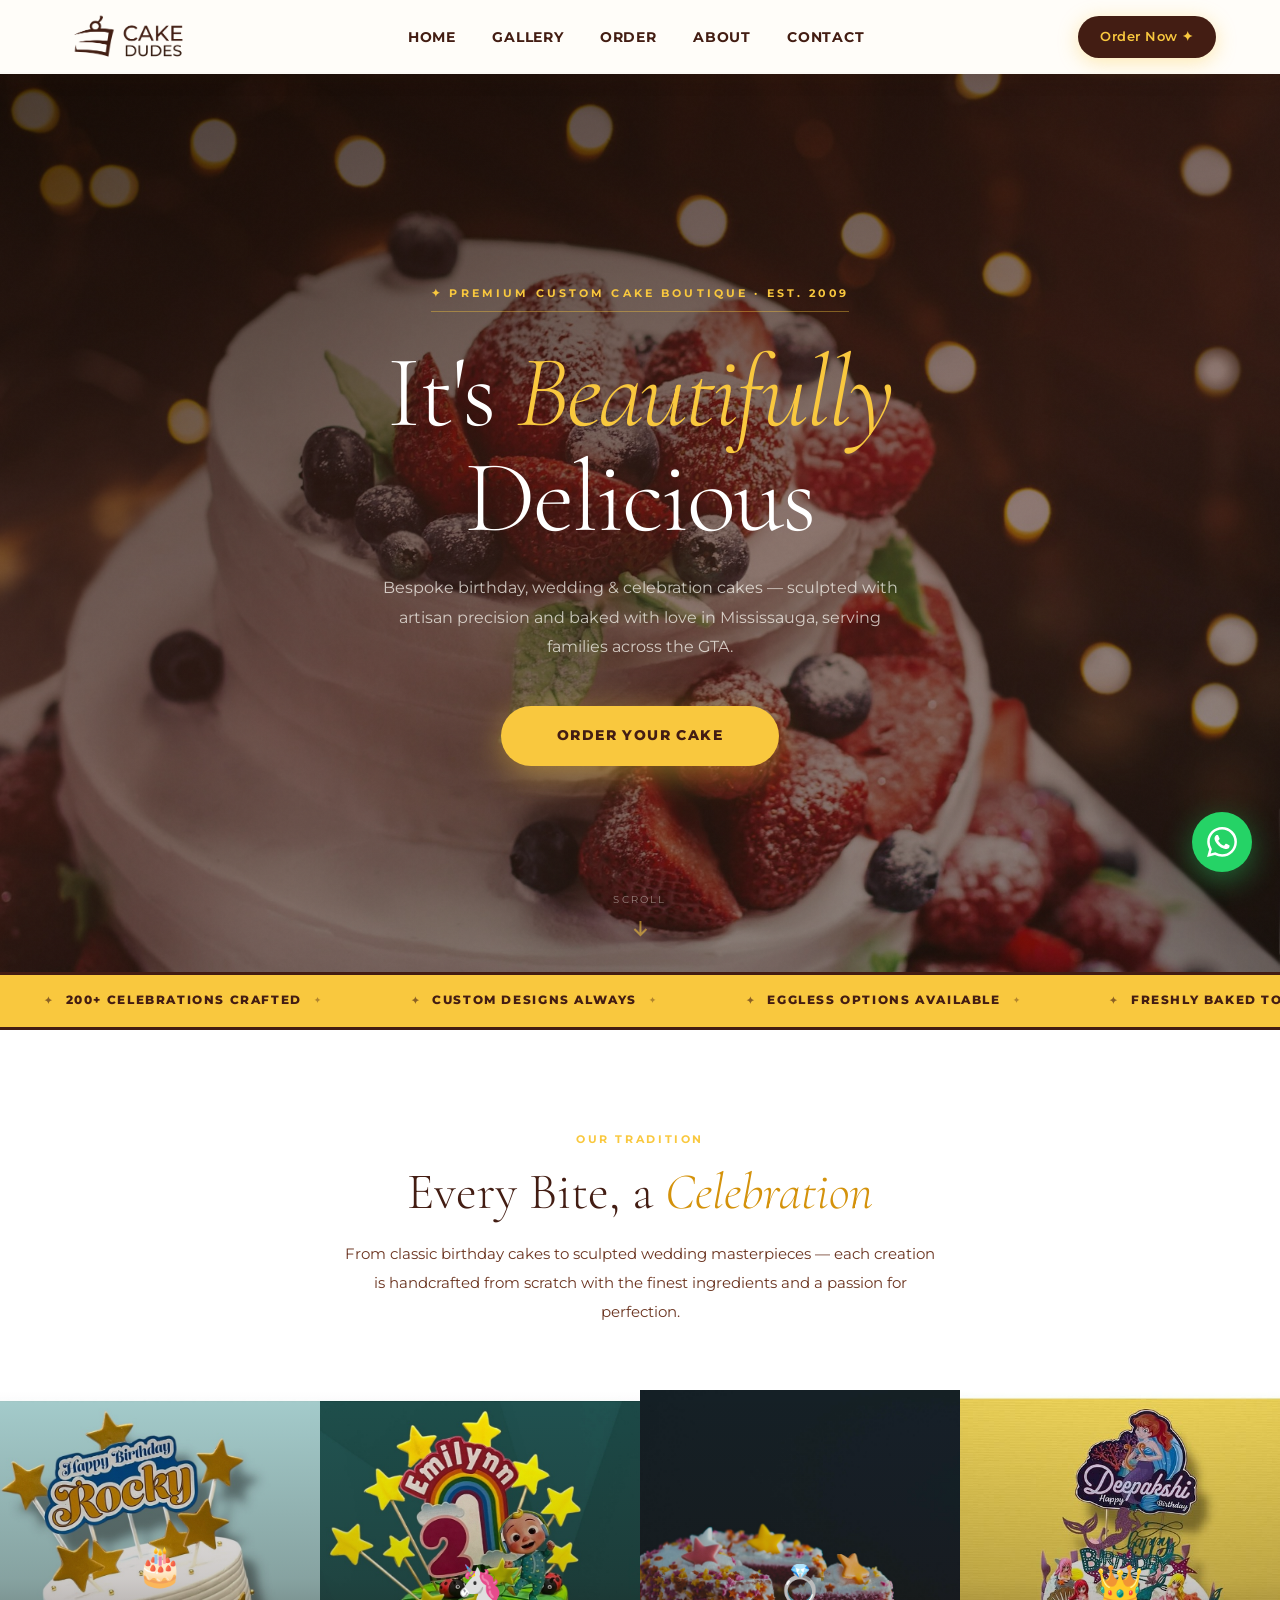
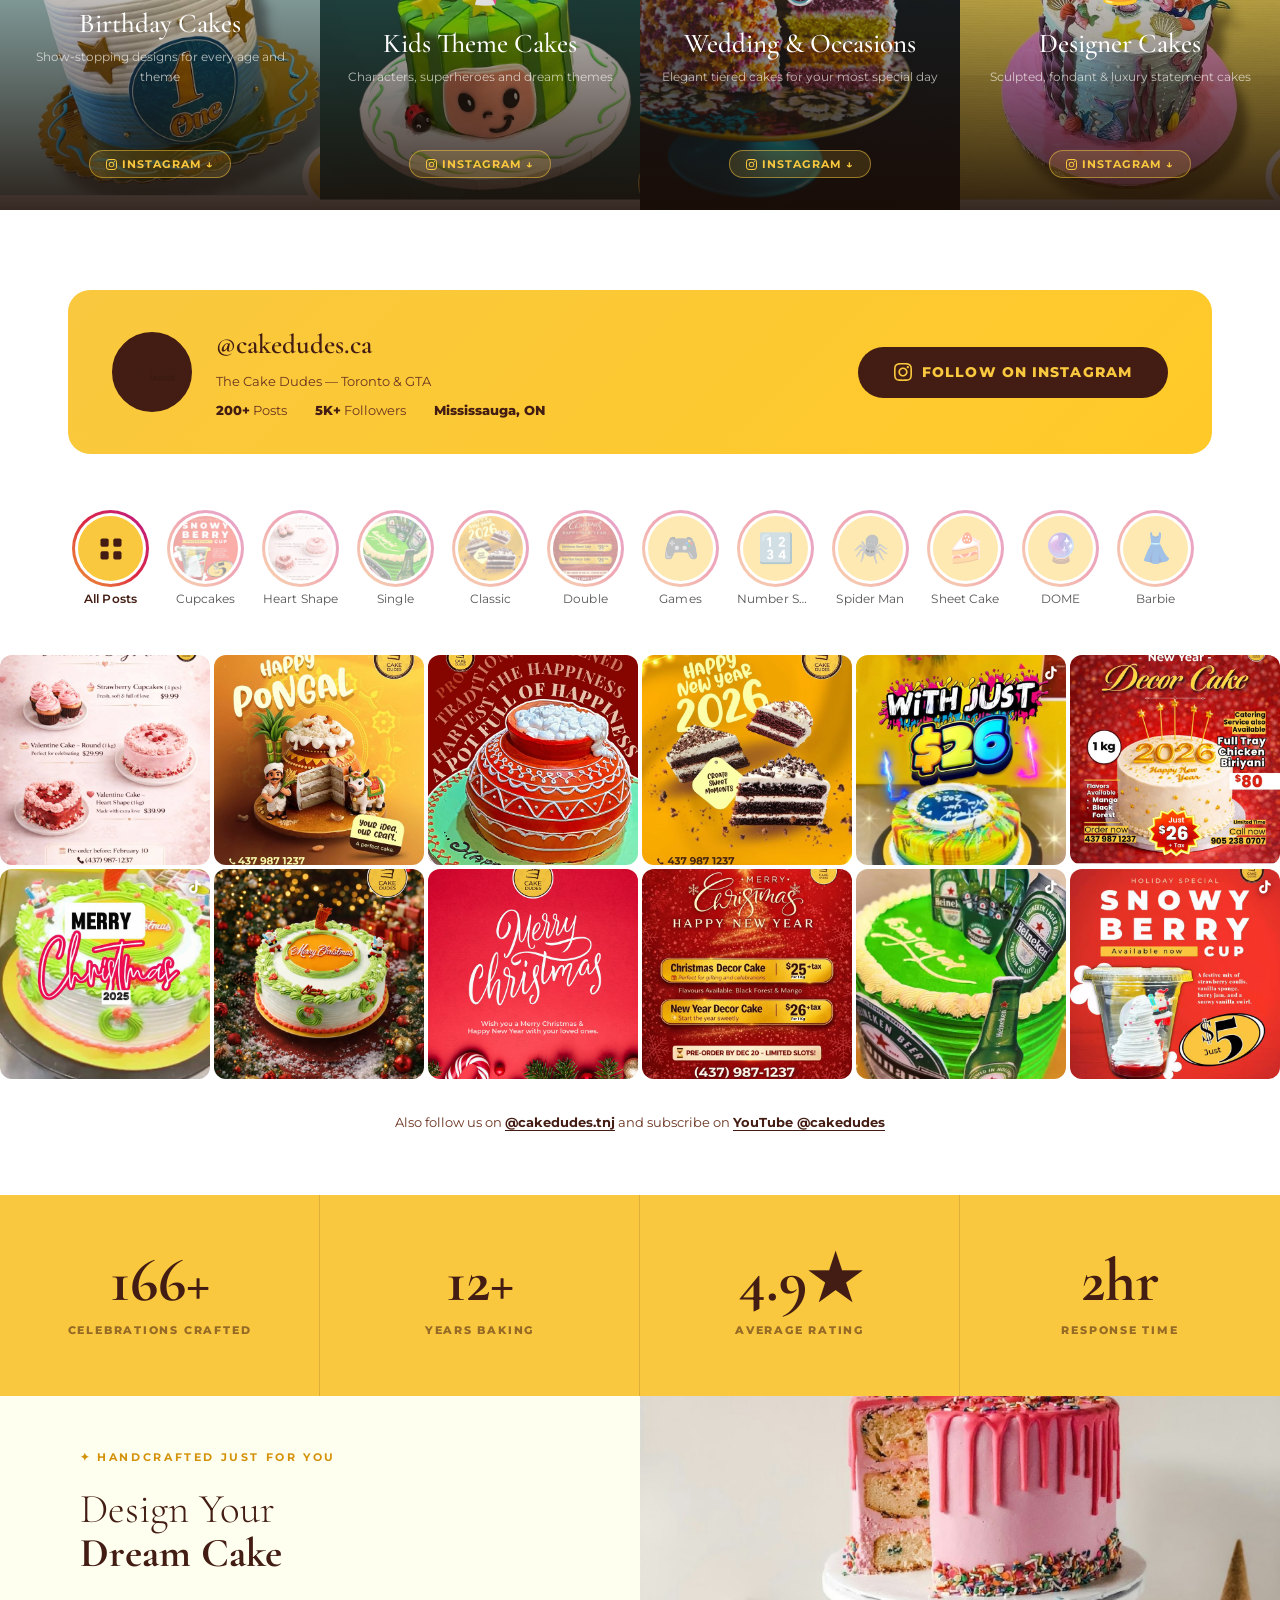
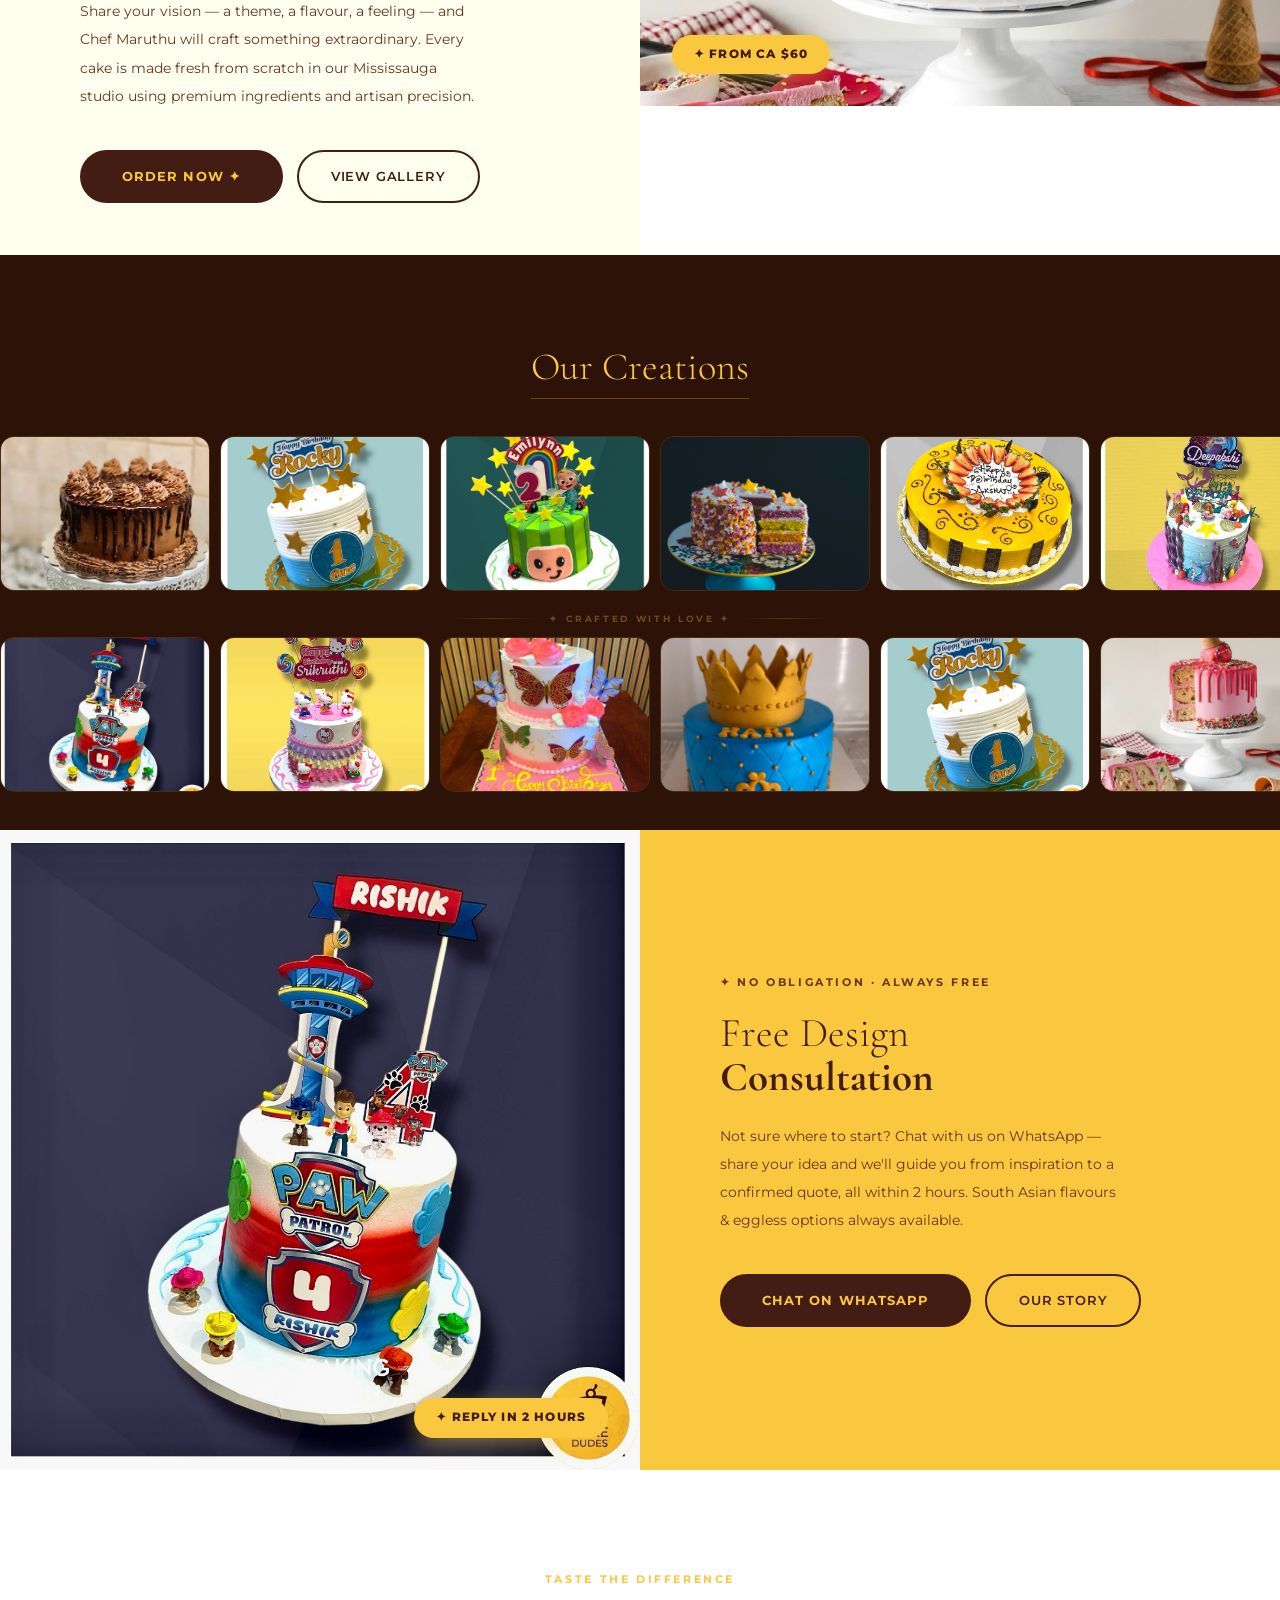
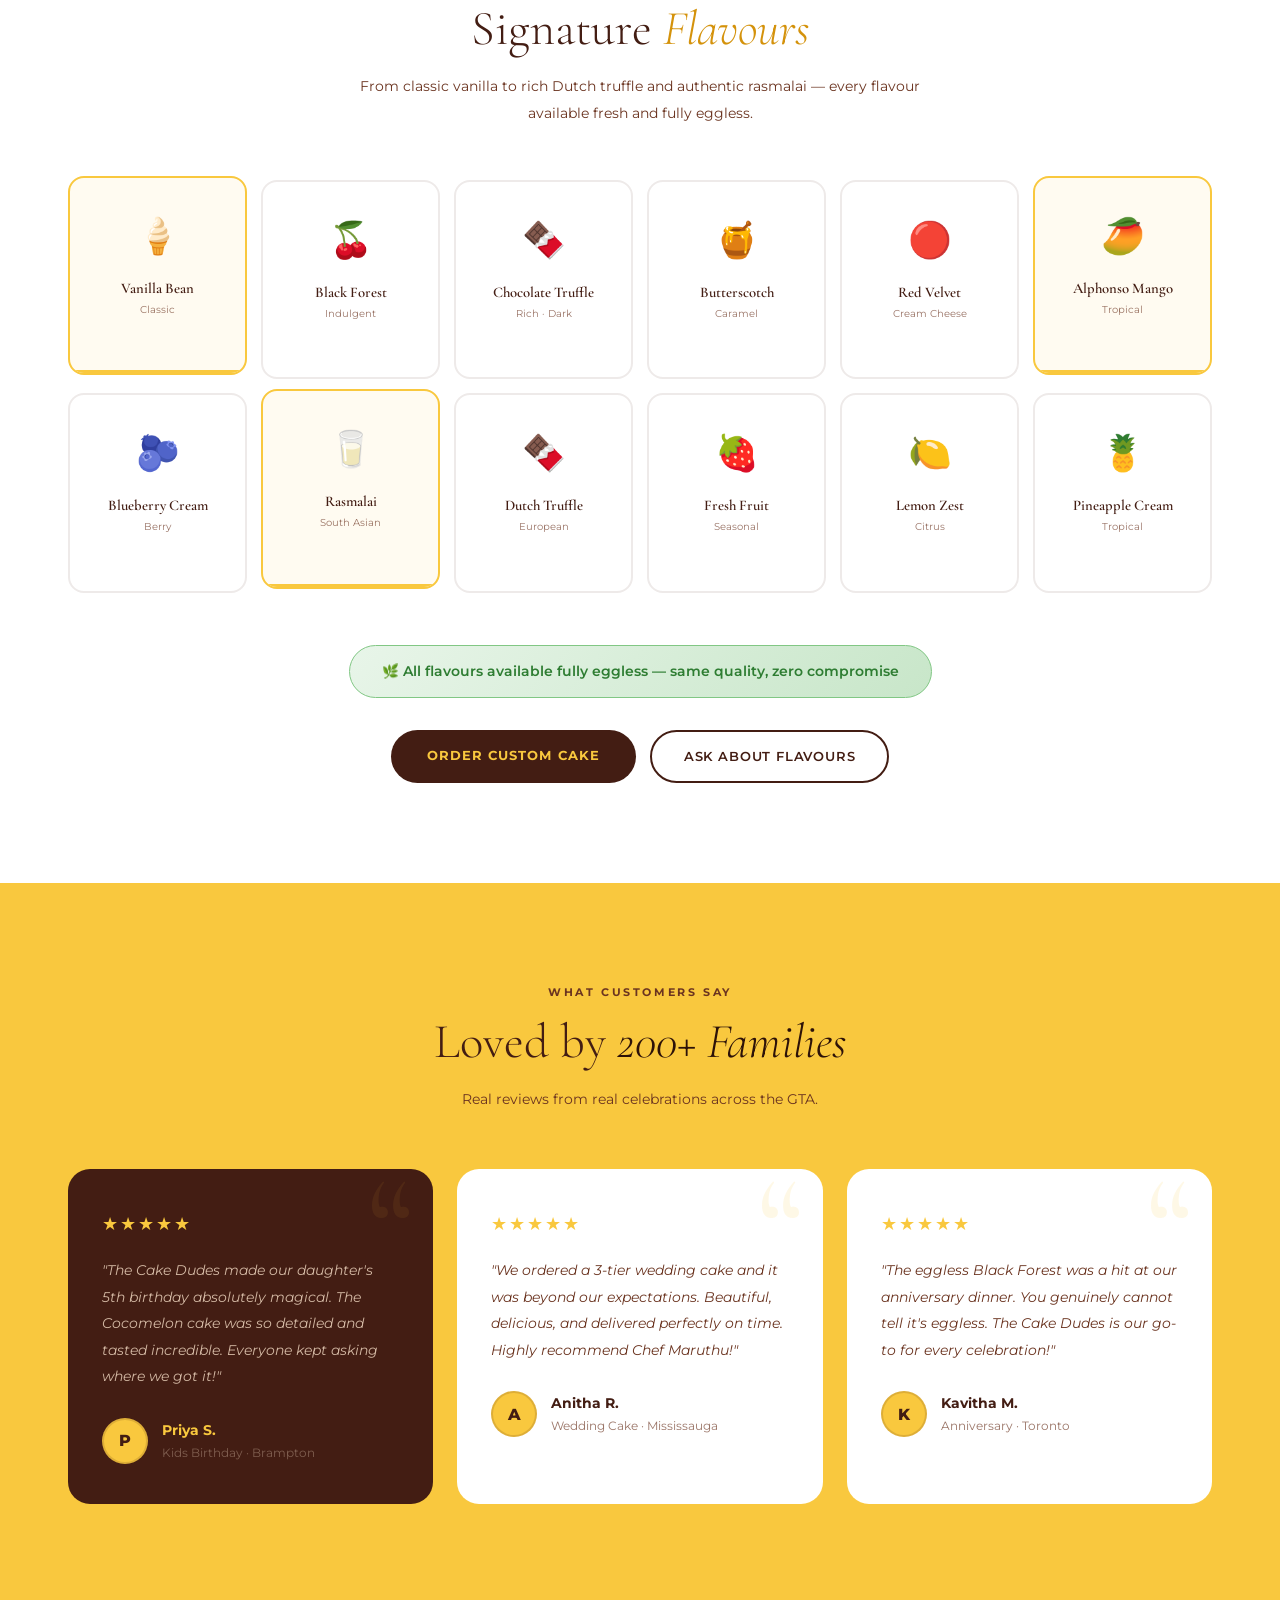
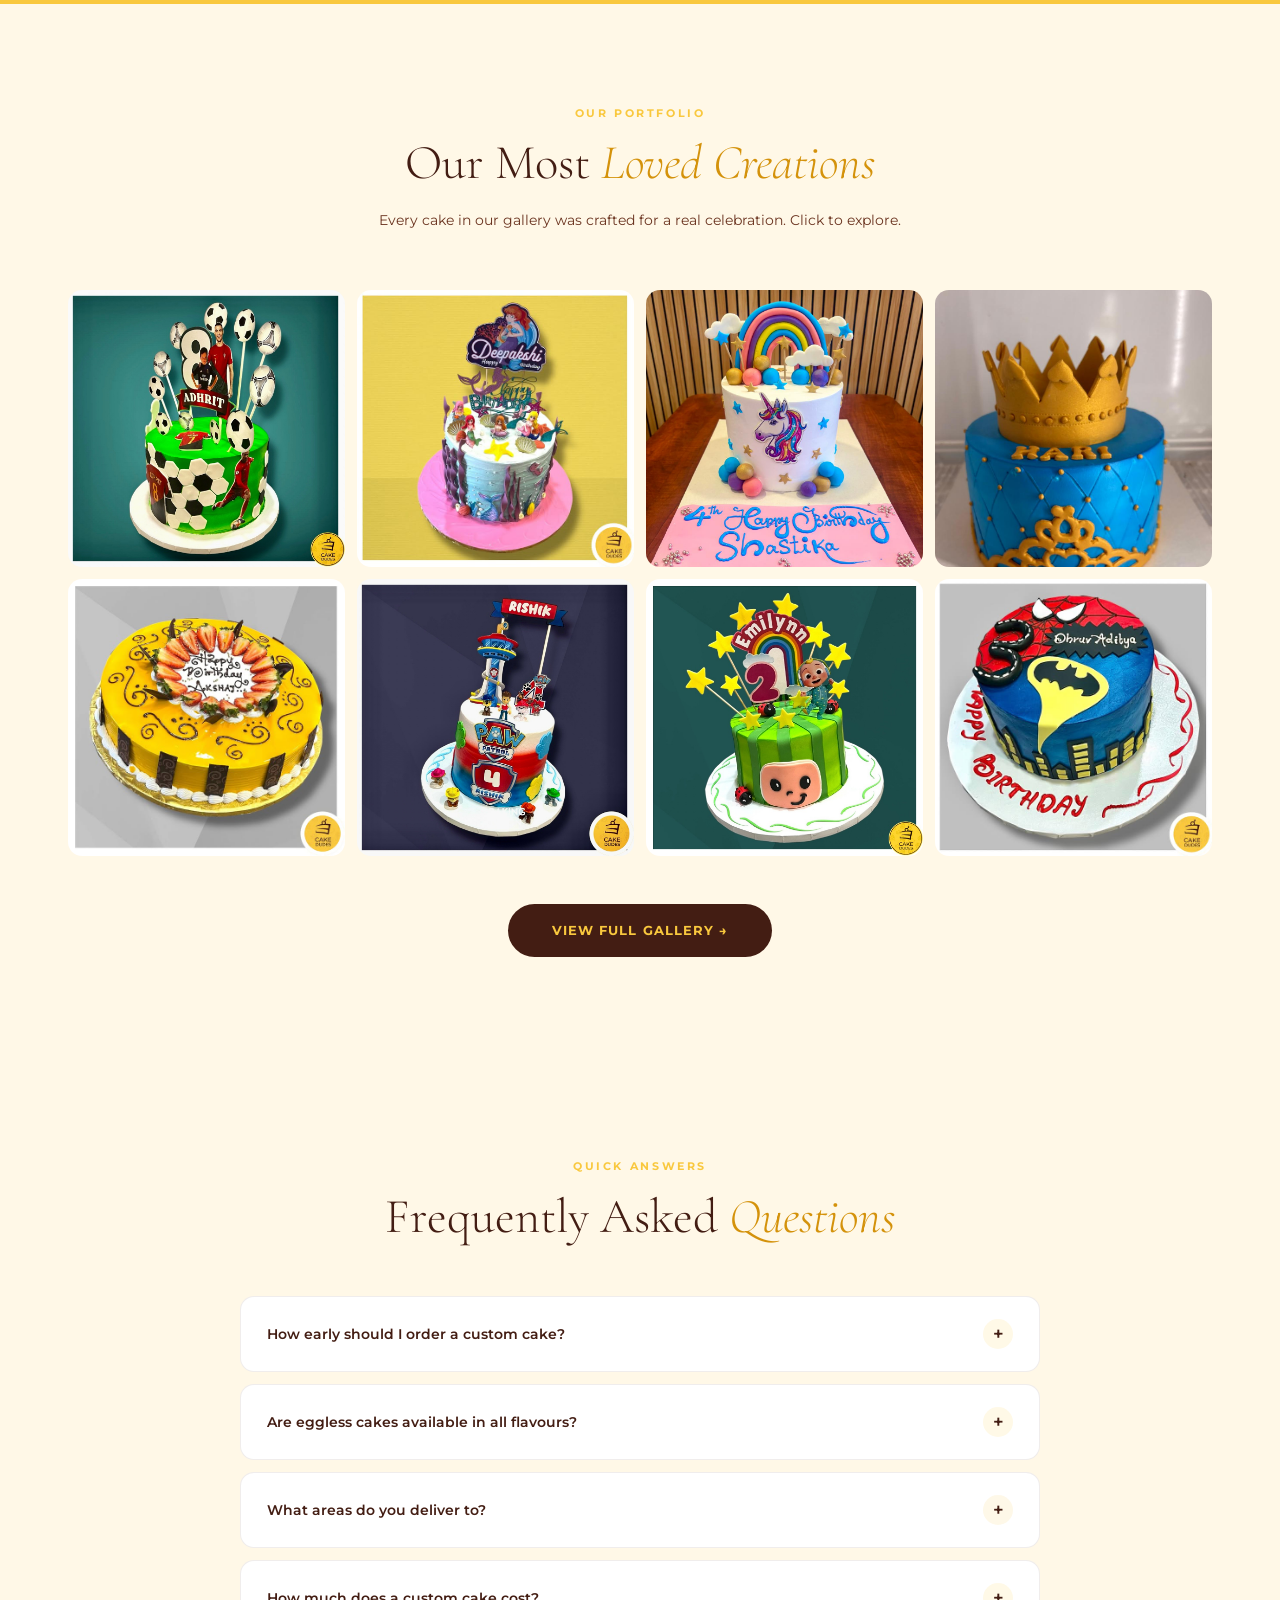
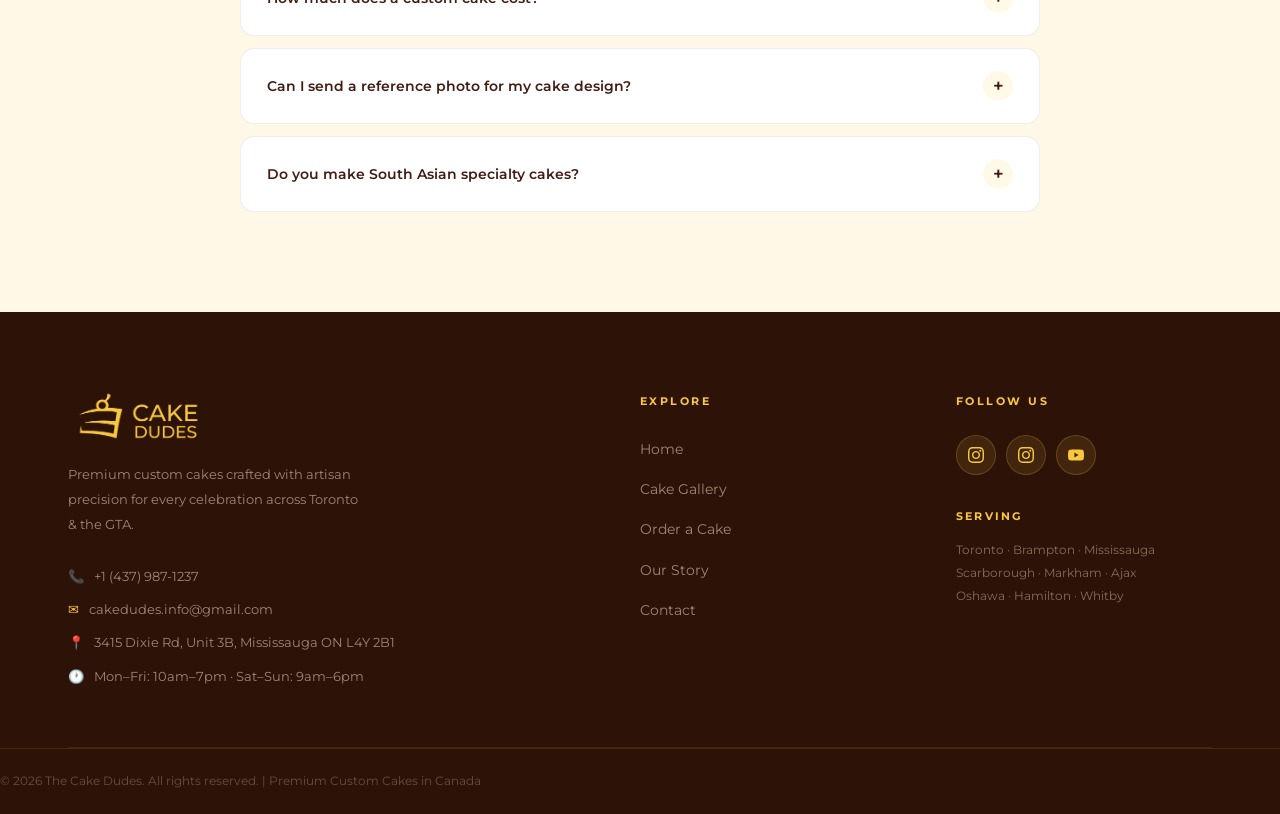
==== commit ac240602: "Update all pages: complete SEO/meta/schema consistency pass index.html: - lang="en" → lang="en-CA" -" ====
--- a/index.html
+++ b/index.html
@@ -1,5 +1,5 @@
 <!DOCTYPE html>
-<html lang="en">
+<html lang="en-CA">
 <head>
   <meta charset="UTF-8" />
   <meta name="viewport" content="width=device-width, initial-scale=1.0" />
@@ -9,18 +9,31 @@
   <link rel="canonical" href="https://www.thecakedudes.com/" />
   <meta property="og:title" content="The Cake Dudes | Premium Custom Cakes" />
   <meta property="og:description" content="Custom birthday, wedding & celebration cakes crafted with love in Toronto & GTA." />
-  <meta property="og:image" content="images/cakes/newcake3.jpeg" />
+  <meta property="og:image" content="https://www.thecakedudes.com/images/cakes/newcake3.jpeg" />
   <meta name="geo.region" content="CA-ON" />
   <meta name="geo.placename" content="Mississauga, Ontario, Canada" />
   <meta name="geo.position" content="43.6095;-79.5933" />
   <meta name="ICBM" content="43.6095, -79.5933" />
+  <meta property="og:type" content="website" />
+  <meta property="og:url" content="https://www.thecakedudes.com/" />
+  <meta property="og:site_name" content="The Cake Dudes" />
+  <meta property="og:locale" content="en_CA" />
+  <meta name="twitter:card" content="summary_large_image" />
+  <meta name="twitter:site" content="@cakedudes_ca" />
+  <meta name="twitter:title" content="The Cake Dudes | Premium Custom Cakes — Toronto &amp; GTA" />
+  <meta name="twitter:description" content="Custom birthday, wedding &amp; celebration cakes crafted with love in Toronto &amp; GTA. Eggless options. Free consultation. From $60." />
+  <meta name="twitter:image" content="https://www.thecakedudes.com/images/cakes/newcake3.jpeg" />
+  <meta name="robots" content="index, follow" />
+  <link rel="icon" type="image/png" href="images/logo-yellow.png" />
+  <link rel="apple-touch-icon" href="images/logo-yellow.png" />
+  <link rel="preload" as="image" href="images/cakes/hero-cake3.jpg" />
   <link rel="preconnect" href="https://fonts.googleapis.com" />
   <link rel="preconnect" href="https://fonts.gstatic.com" crossorigin />
   <link href="https://fonts.googleapis.com/css2?family=Cormorant+Garamond:ital,wght@0,300;0,400;0,500;0,600;0,700;1,300;1,400;1,600&family=Montserrat:wght@400;500;600;700;800&display=swap" rel="stylesheet" />
   <link rel="stylesheet" href="css/style.css" />
 
   <script type="application/ld+json">
-  {"@context":"https://schema.org","@type":["Bakery","LocalBusiness"],"name":"The Cake Dudes","alternateName":["Cake Beauties","The Cake Dudes TNJ"],"image":["images/logo-yellow.png","images/cakes/newcake3.jpeg","images/cakes/cake9.jpeg"],"logo":"images/logo-yellow.png","description":"The Cake Dudes crafts premium custom birthday, wedding, anniversary and celebration cakes in Toronto, Brampton, Mississauga and across the GTA.","url":"https://www.thecakedudes.com","sameAs":["https://www.instagram.com/cakedudes.tnj/","https://www.instagram.com/cakedudes.ca/","https://www.youtube.com/@cakedudes"],"telephone":"+14379871237","email":"cakedudes.info@gmail.com","priceRange":"$$","currenciesAccepted":"CAD","paymentAccepted":"Cash, E-Transfer","address":{"@type":"PostalAddress","streetAddress":"3415 Dixie Rd, Unit 3B","addressLocality":"Mississauga","addressRegion":"ON","postalCode":"L4Y 2B1","addressCountry":"CA"},"geo":{"@type":"GeoCoordinates","latitude":43.6095,"longitude":-79.5933},"areaServed":[{"@type":"City","name":"Toronto"},{"@type":"City","name":"Brampton"},{"@type":"City","name":"Mississauga"},{"@type":"City","name":"Scarborough"},{"@type":"City","name":"Whitby"},{"@type":"City","name":"Hamilton"},{"@type":"City","name":"Markham"},{"@type":"City","name":"Ajax"},{"@type":"City","name":"Oshawa"}],"openingHoursSpecification":[{"@type":"OpeningHoursSpecification","dayOfWeek":["Monday","Tuesday","Wednesday","Thursday","Friday"],"opens":"10:00","closes":"19:00"},{"@type":"OpeningHoursSpecification","dayOfWeek":["Saturday","Sunday"],"opens":"09:00","closes":"18:00"}],"aggregateRating":{"@type":"AggregateRating","ratingValue":"4.9","reviewCount":"200","bestRating":"5"},"hasOfferCatalog":{"@type":"OfferCatalog","name":"Custom Cake Menu","itemListElement":[{"@type":"Offer","name":"Signature Birthday Cake","price":"60","priceCurrency":"CAD"},{"@type":"Offer","name":"Premium Tiered Cake","price":"150","priceCurrency":"CAD"},{"@type":"Offer","name":"Luxury Wedding Cake","price":"350","priceCurrency":"CAD"}]}}
+  {"@context":"https://schema.org","@type":["Bakery","LocalBusiness"],"name":"The Cake Dudes","alternateName":["The Cake Dudes Canada","The Cake Dudes TNJ"],"image":["https://www.thecakedudes.com/images/logo-yellow.png","https://www.thecakedudes.com/images/cakes/newcake3.jpeg","https://www.thecakedudes.com/images/cakes/cake9.jpeg"],"logo":"https://www.thecakedudes.com/images/logo-yellow.png","description":"The Cake Dudes crafts premium custom birthday, wedding, anniversary and celebration cakes in Toronto, Brampton, Mississauga and across the GTA.","url":"https://www.thecakedudes.com","sameAs":["https://www.instagram.com/cakedudes.tnj/","https://www.instagram.com/cakedudes.ca/","https://www.youtube.com/@cakedudes"],"telephone":"+14379871237","email":"cakedudes.info@gmail.com","priceRange":"$$","currenciesAccepted":"CAD","paymentAccepted":"Cash, E-Transfer","address":{"@type":"PostalAddress","streetAddress":"3415 Dixie Rd, Unit 3B","addressLocality":"Mississauga","addressRegion":"ON","postalCode":"L4Y 2B1","addressCountry":"CA"},"geo":{"@type":"GeoCoordinates","latitude":43.6095,"longitude":-79.5933},"areaServed":[{"@type":"City","name":"Toronto"},{"@type":"City","name":"Brampton"},{"@type":"City","name":"Mississauga"},{"@type":"City","name":"Scarborough"},{"@type":"City","name":"Whitby"},{"@type":"City","name":"Hamilton"},{"@type":"City","name":"Markham"},{"@type":"City","name":"Ajax"},{"@type":"City","name":"Oshawa"}],"openingHoursSpecification":[{"@type":"OpeningHoursSpecification","dayOfWeek":["Monday","Tuesday","Wednesday","Thursday","Friday"],"opens":"10:00","closes":"19:00"},{"@type":"OpeningHoursSpecification","dayOfWeek":["Saturday","Sunday"],"opens":"09:00","closes":"18:00"}],"aggregateRating":{"@type":"AggregateRating","ratingValue":"4.9","reviewCount":"200","bestRating":"5"},"hasOfferCatalog":{"@type":"OfferCatalog","name":"Custom Cake Menu","itemListElement":[{"@type":"Offer","name":"Signature Birthday Cake","price":"60","priceCurrency":"CAD"},{"@type":"Offer","name":"Premium Tiered Cake","price":"150","priceCurrency":"CAD"},{"@type":"Offer","name":"Luxury Wedding Cake","price":"350","priceCurrency":"CAD"}]}}
   </script>
   <script type="application/ld+json">
   {"@context":"https://schema.org","@type":"FAQPage","mainEntity":[{"@type":"Question","name":"How early should I order a custom cake?","acceptedAnswer":{"@type":"Answer","text":"5–7 days for birthday cakes; 3–4 weeks for wedding cakes. Urgent 2–3 day requests available via WhatsApp."}},{"@type":"Question","name":"Do you make eggless cakes?","acceptedAnswer":{"@type":"Answer","text":"Yes — all flavours available fully eggless, same quality."}},{"@type":"Question","name":"What areas do you deliver to?","acceptedAnswer":{"@type":"Answer","text":"Toronto, Brampton, Mississauga, Scarborough, Markham, Ajax, Oshawa, Hamilton and surrounding GTA."}},{"@type":"Question","name":"How much does a custom cake cost?","acceptedAnswer":{"@type":"Answer","text":"From CA $60 for a 1-tier; $150 for 2–3 tier; $350 for luxury wedding cakes."}}]}
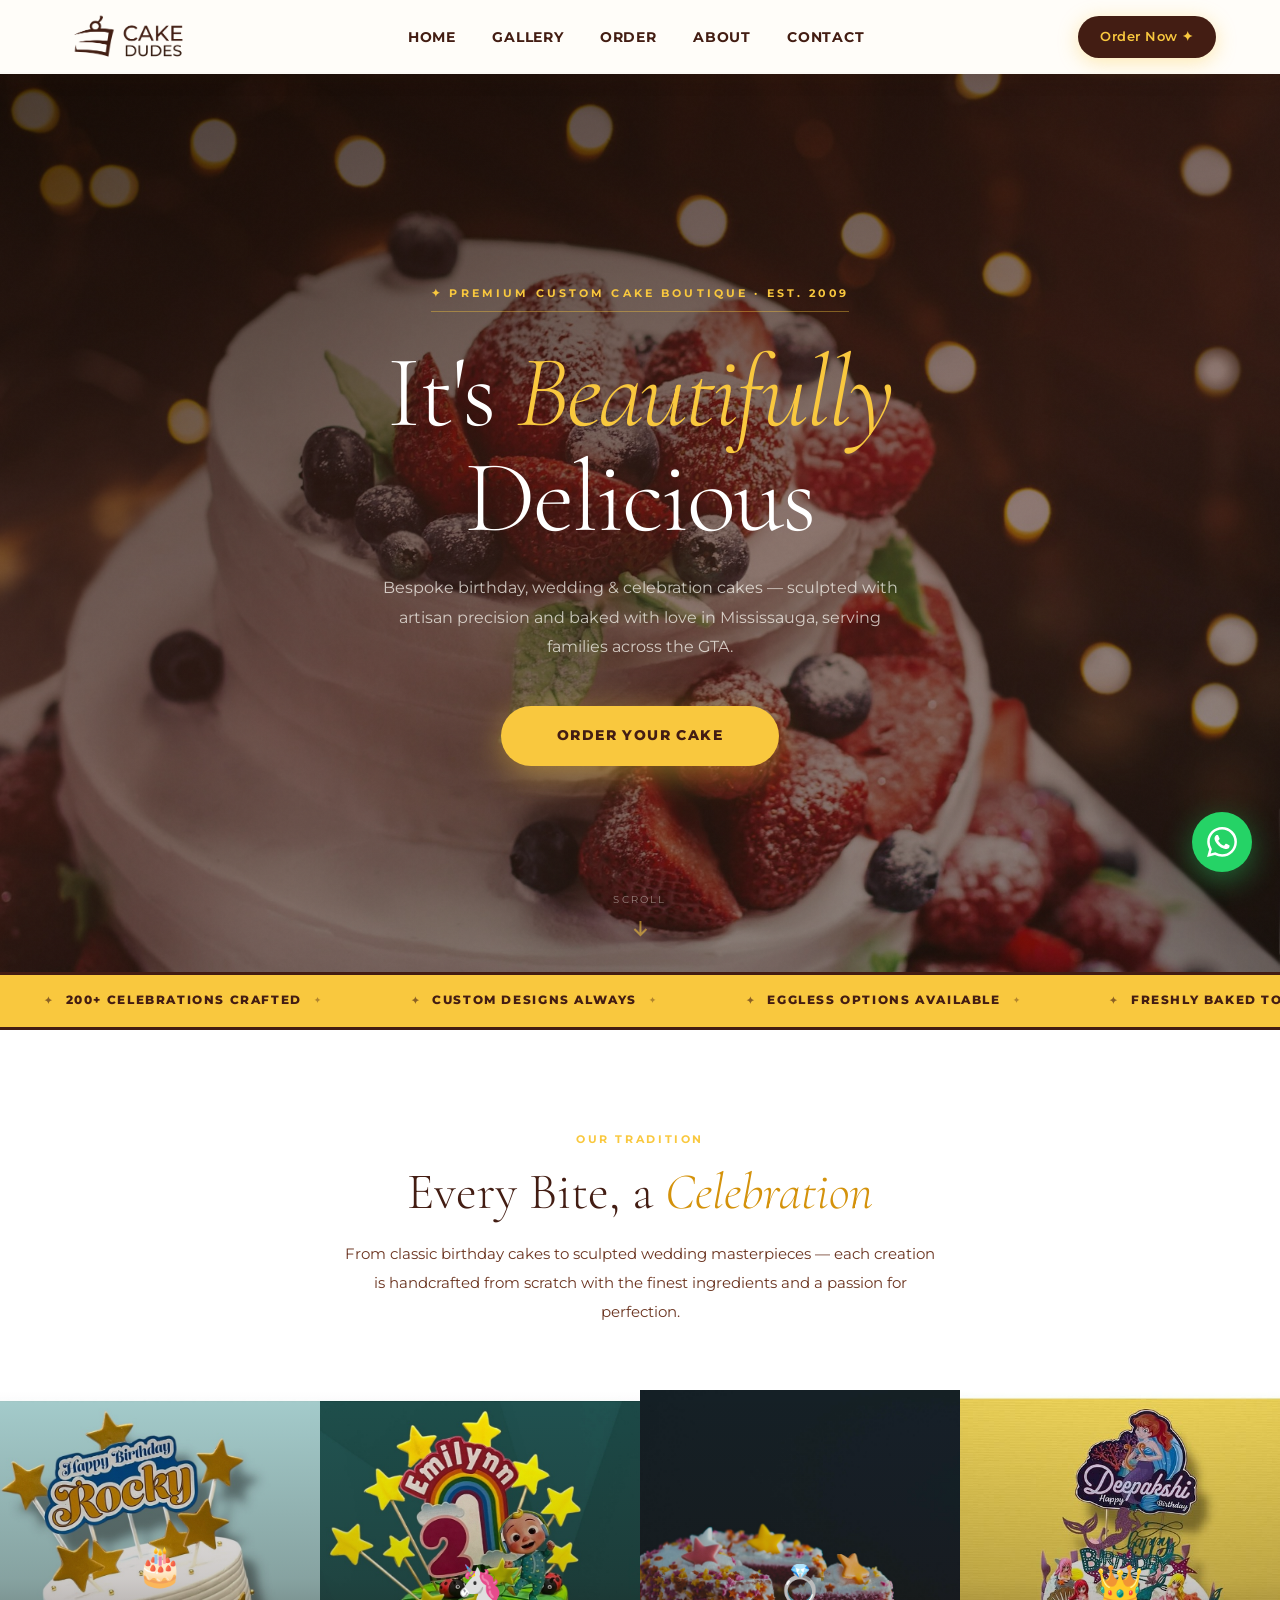
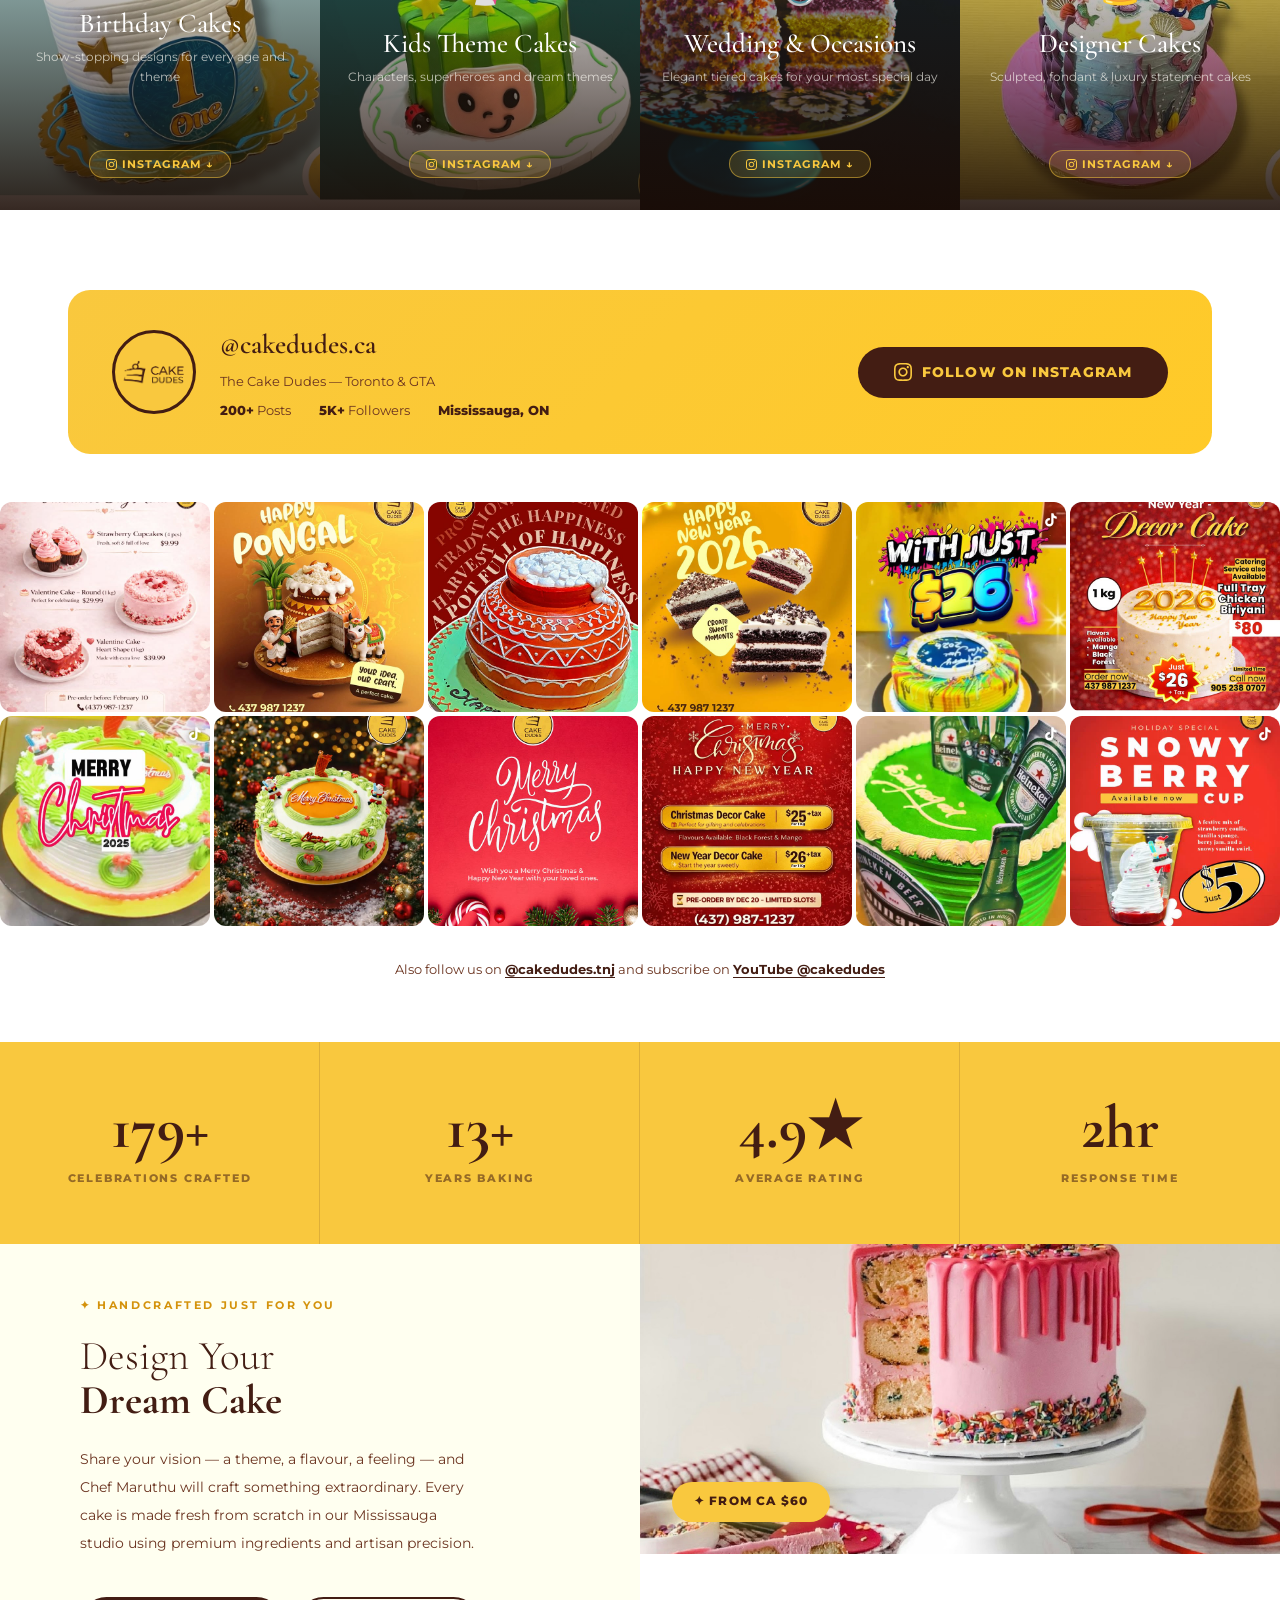
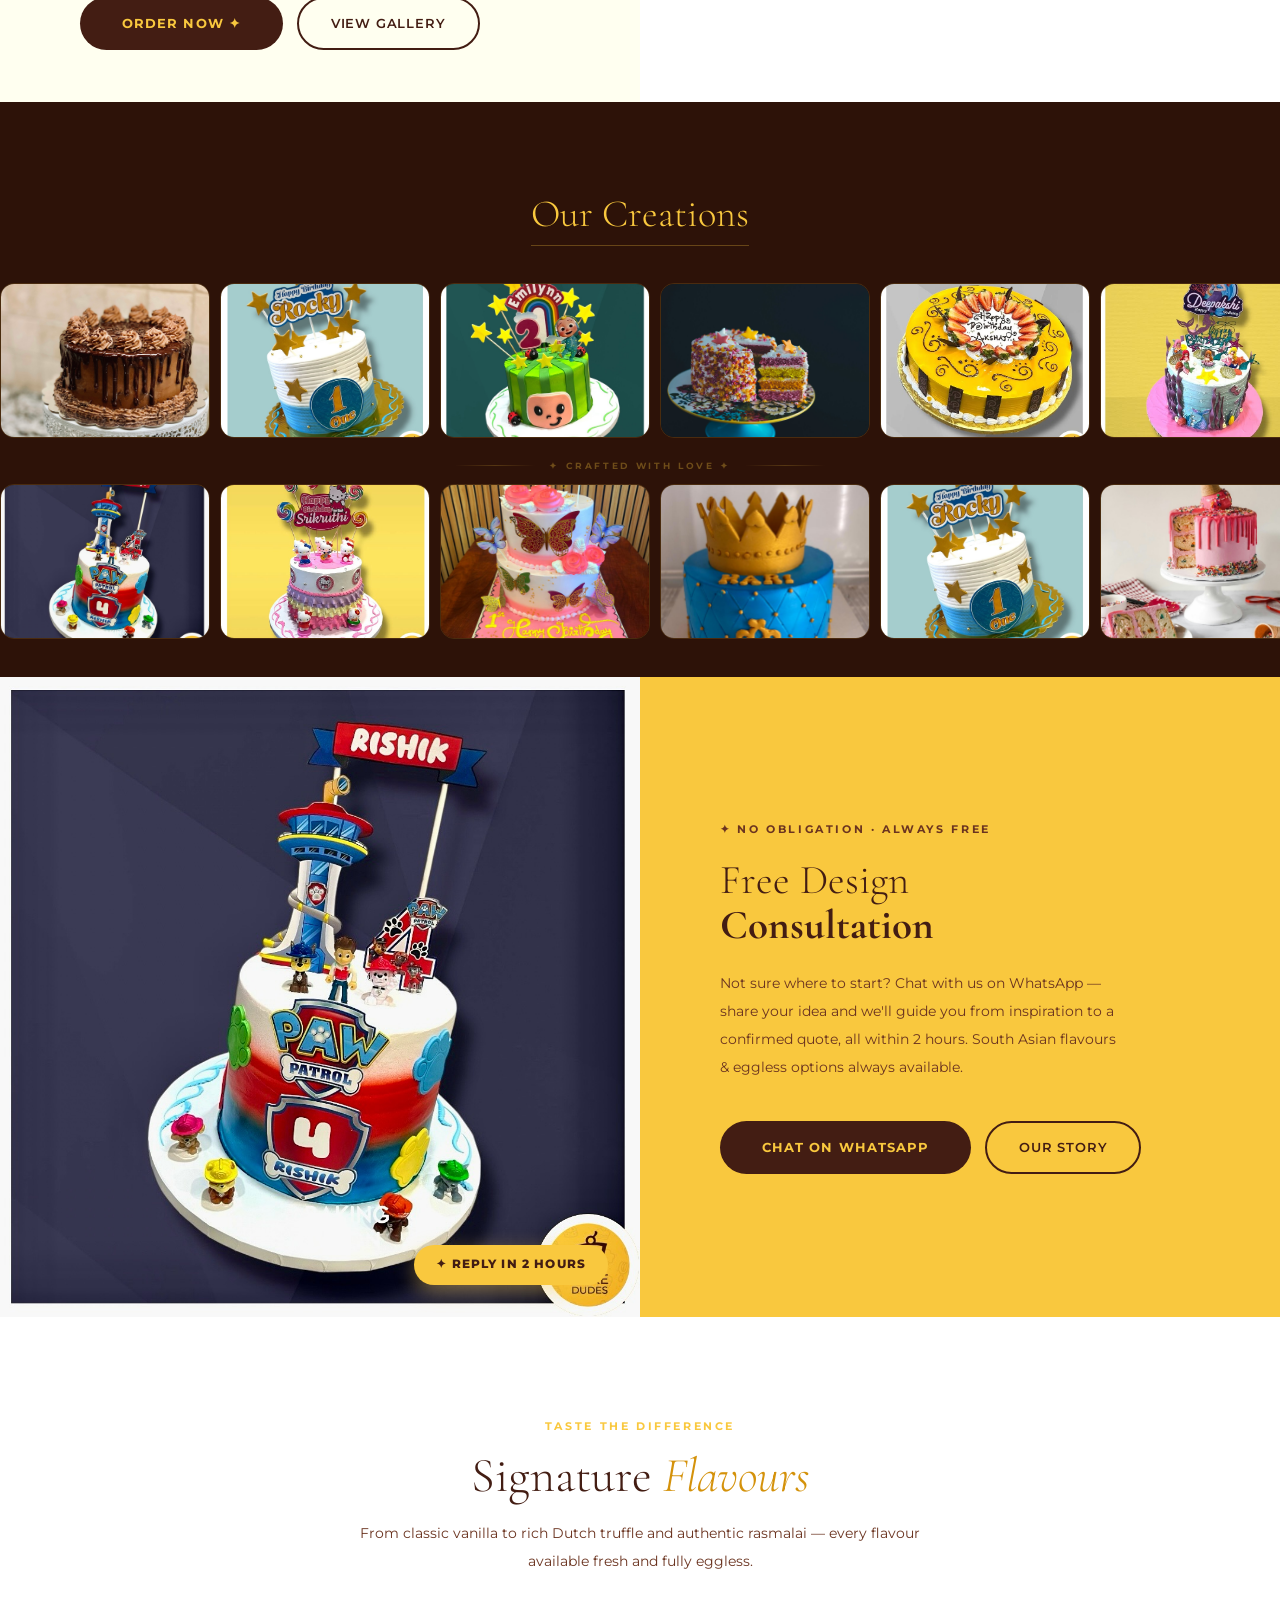
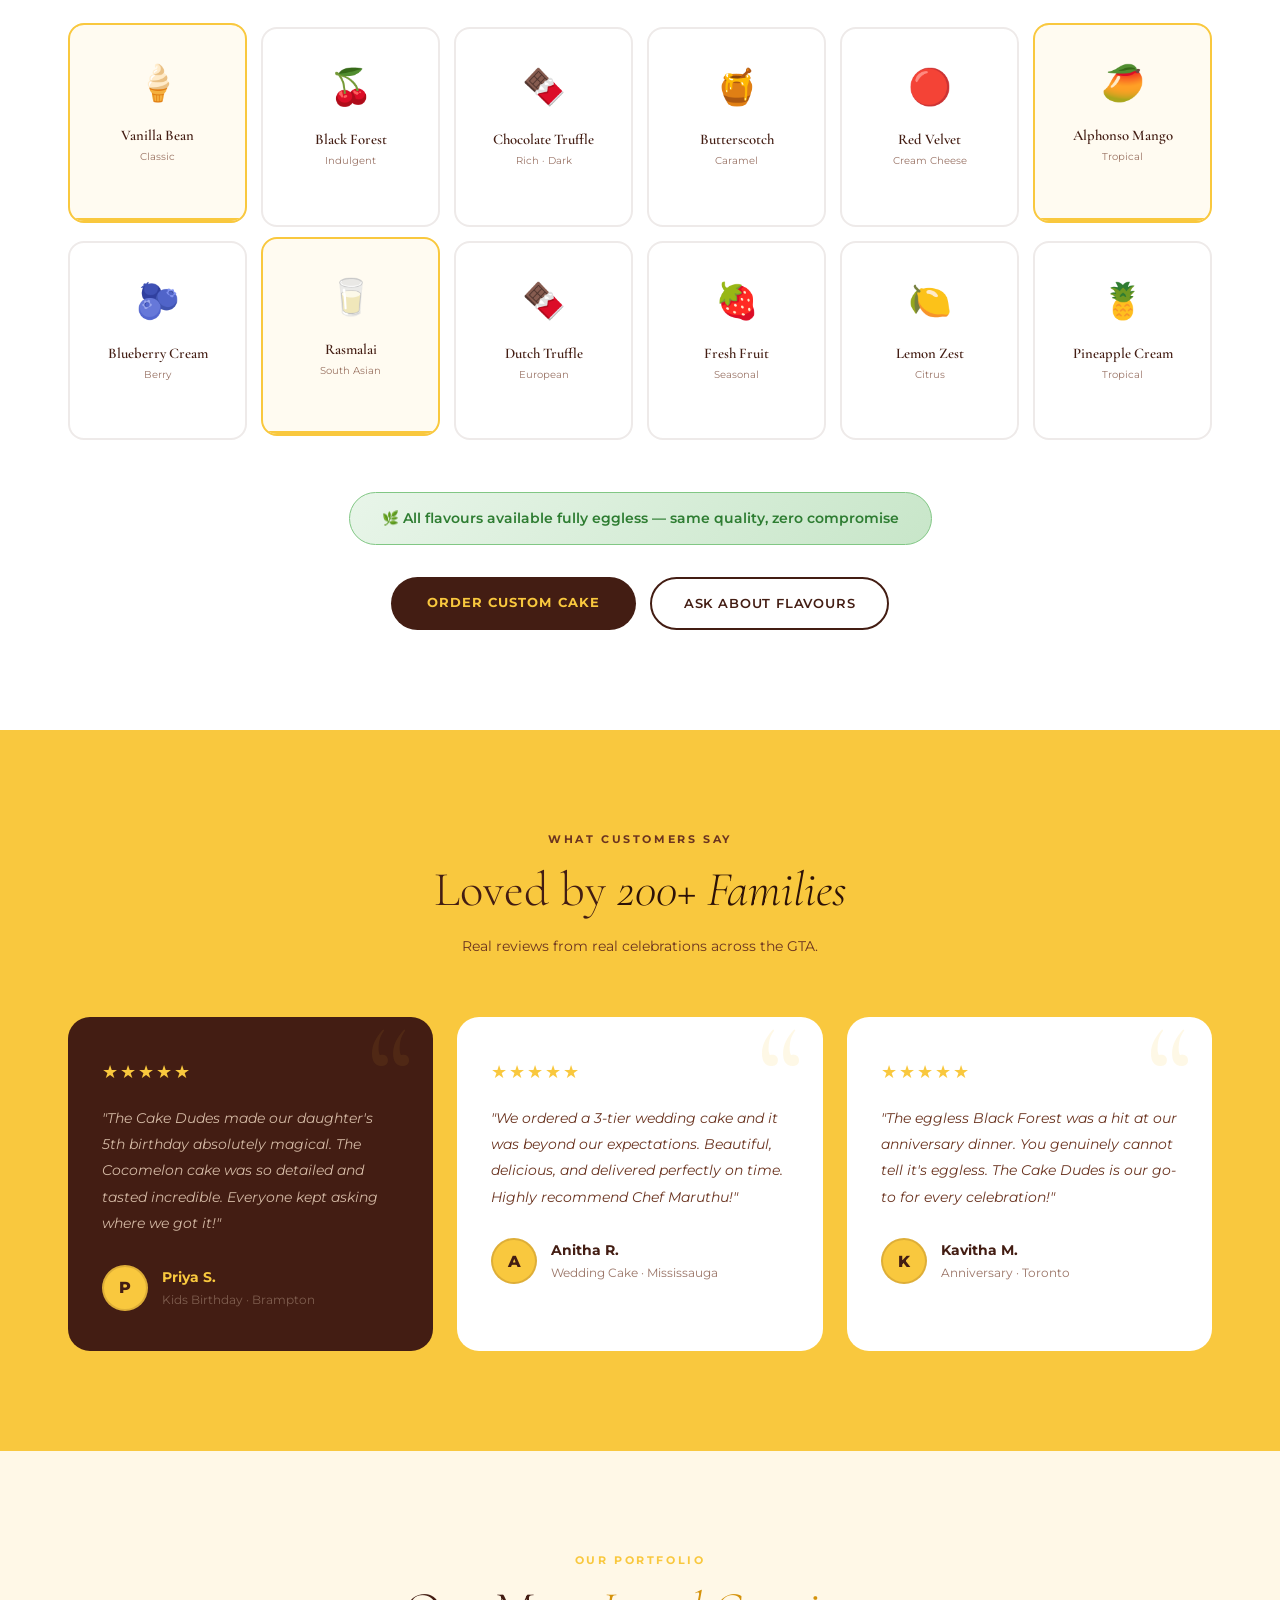
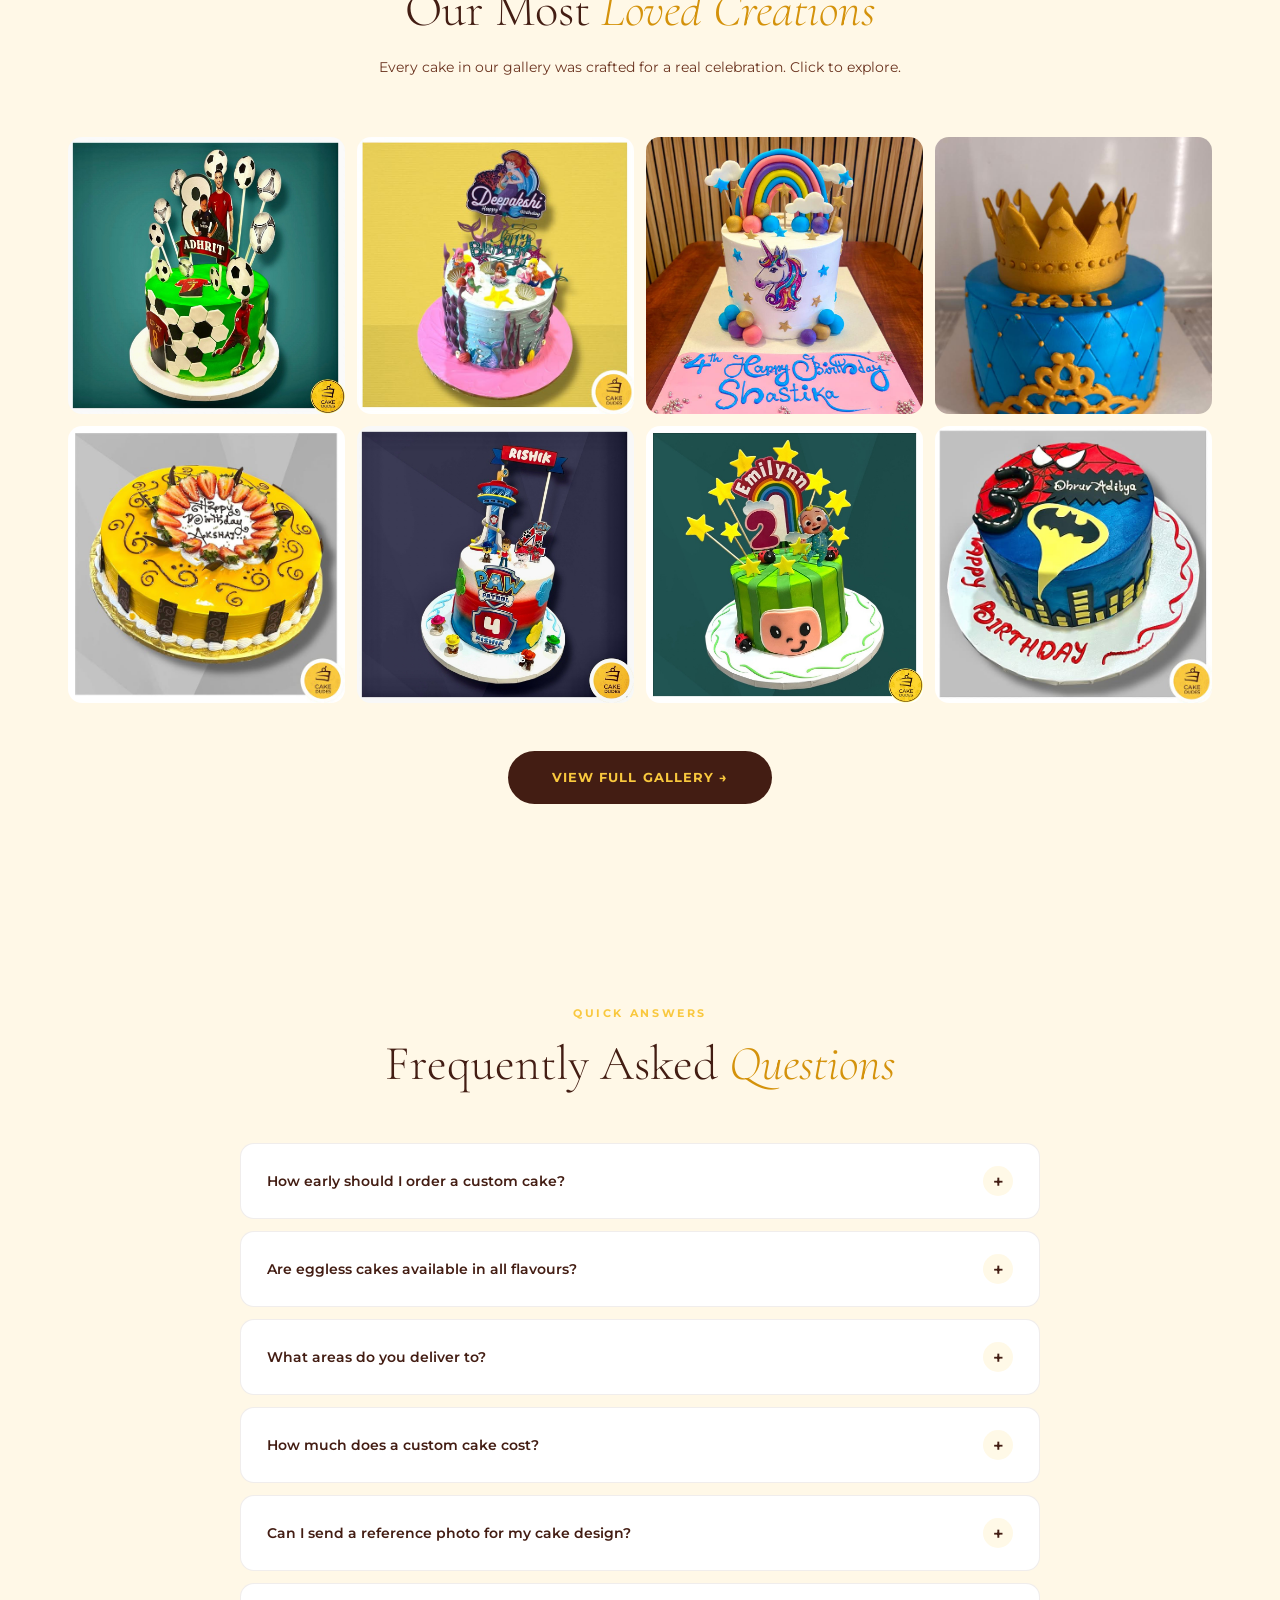
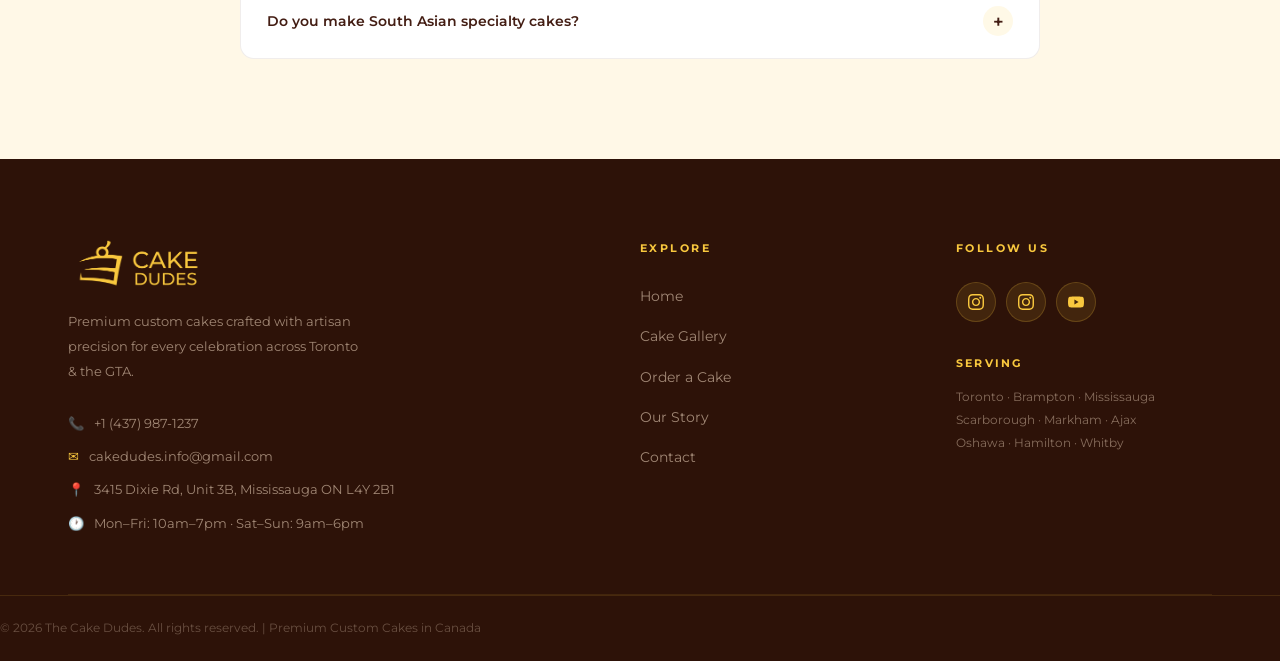
==== commit e3216a41: "refactor: simplify Instagram feed JS and fix category buttons - Remove igFilter(), IG_ACTIVE_CAT, IG" ====
--- a/index.html
+++ b/index.html
@@ -482,12 +482,13 @@
   }
   .ig-profile-left { display: flex; align-items: center; gap: 24px; }
   .ig-avatar {
-    width: 80px; height: 80px; border-radius: 50%;
-    background: var(--br); overflow: hidden;
-    border: 4px solid var(--br); flex-shrink: 0;
+    width: 84px; height: 84px; border-radius: 50%;
+    background: var(--y);
+    overflow: hidden; flex-shrink: 0;
+    border: 3px solid var(--br);
     display: flex; align-items: center; justify-content: center;
   }
-  .ig-avatar img { width: 100%; height: 100%; object-fit: contain; padding: 8px; }
+  .ig-avatar img { width: 72px; height: 72px; object-fit: contain; display: block; }
   .ig-handle { font-family: 'Cormorant Garamond', serif; font-size: 1.7rem; font-weight: 600; color: var(--br); }
   .ig-name   { font-size: .80rem; color: var(--brm); margin-top: 2px; }
   .ig-stats  { display: flex; gap: 28px; font-size: .80rem; color: var(--brm); margin-top: 8px; }
@@ -527,75 +528,6 @@
   .ig-post-overlay svg  { width: 26px; height: 26px; fill: var(--y); }
   .ig-post-overlay span { font-size: .68rem; letter-spacing: .12em; text-transform: uppercase; color: rgba(249,200,62,.9); font-weight: 700; }
 
-  /* ── Instagram Highlights-style Category Filter ── */
-  .ig-highlights-wrap {
-    overflow-x: auto; -webkit-overflow-scrolling: touch;
-    scrollbar-width: none; margin-bottom: 40px;
-  }
-  .ig-highlights-wrap::-webkit-scrollbar { display: none; }
-
-  .ig-highlights {
-    display: flex; align-items: flex-start; justify-content: flex-start;
-    gap: 18px; padding: 8px 4px;
-    width: max-content; margin: 0 auto;
-  }
-
-  /* Single highlight bubble — Instagram Highlights style */
-  .ig-hl {
-    display: flex; flex-direction: column; align-items: center;
-    gap: 6px; cursor: pointer; min-width: 77px;
-    -webkit-tap-highlight-color: transparent;
-  }
-
-  /* Gradient ring — ALWAYS visible on every circle (authentic Instagram look).
-     Inactive = 40% opacity (like a "viewed" story).
-     Active   = 100% opacity (the selected filter). */
-  .ig-hl-ring {
-    width: 77px; height: 77px; border-radius: 50%;
-    padding: 3px;
-    background: linear-gradient(45deg, #f09433 0%, #e6683c 25%, #dc2743 50%, #cc2366 75%, #bc1888 100%);
-    opacity: .4;
-    transition: opacity .25s ease, transform .22s ease;
-    flex-shrink: 0;
-  }
-  .ig-hl:hover .ig-hl-ring { opacity: .7; transform: scale(1.06); }
-  .ig-hl.active .ig-hl-ring { opacity: 1; }
-
-  /* Inner circle — white gap then the image */
-  .ig-hl-inner {
-    width: 100%; height: 100%; border-radius: 50%;
-    background: var(--wh); padding: 3px;
-    overflow: hidden;
-    display: flex; align-items: center; justify-content: center;
-  }
-
-  /* Photo inside circle */
-  .ig-hl-inner img {
-    width: 100%; height: 100%; border-radius: 50%;
-    object-fit: cover; display: block;
-  }
-
-  /* Icon circle (All Posts & emoji categories) */
-  .ig-hl-icon {
-    width: 100%; height: 100%; border-radius: 50%;
-    background: var(--y);
-    display: flex; align-items: center; justify-content: center;
-    font-style: normal;
-  }
-  .ig-hl-icon svg { width: 28px; height: 28px; fill: var(--br); }
-
-  /* Label — Instagram uses small regular-weight text, no uppercase */
-  .ig-hl-label {
-    font-size: .72rem; font-weight: 400; letter-spacing: .01em;
-    text-transform: none; color: #555; text-align: center;
-    line-height: 1.2; max-width: 77px;
-    white-space: nowrap; overflow: hidden; text-overflow: ellipsis;
-    transition: font-weight .15s ease, color .15s ease;
-  }
-  .ig-hl.active .ig-hl-label { font-weight: 600; color: var(--br); }
-
-  /* Post count — hidden (Instagram highlights don't show counts) */
-  .ig-hl-count { display: none; }
 
   /* Reel badge — top-right corner of video tiles */
   .ig-reel-badge {
@@ -867,7 +799,7 @@
         <div class="cat-name">Birthday Cakes</div>
         <div class="cat-desc">Show-stopping designs for every age and theme</div>
         <span class="cat-link">Explore →</span>
-        <button class="cat-ig-btn" data-ig-filter="single" onclick="event.preventDefault();igFilter('single')"><svg viewBox="0 0 24 24"><path d="M12 2.163c3.204 0 3.584.012 4.85.07 3.252.148 4.771 1.691 4.919 4.919.058 1.265.069 1.645.069 4.849 0 3.205-.012 3.584-.069 4.849-.149 3.225-1.664 4.771-4.919 4.919-1.266.058-1.644.07-4.85.07-3.204 0-3.584-.012-4.849-.07-3.26-.149-4.771-1.699-4.919-4.92-.058-1.265-.07-1.644-.07-4.849 0-3.204.013-3.583.07-4.849.149-3.227 1.664-4.771 4.919-4.919 1.266-.057 1.645-.069 4.849-.069zm0-2.163c-3.259 0-3.667.014-4.947.072-4.358.2-6.78 2.618-6.98 6.98-.059 1.281-.073 1.689-.073 4.948 0 3.259.014 3.668.072 4.948.2 4.358 2.618 6.78 6.98 6.98 1.281.058 1.689.072 4.948.072 3.259 0 3.668-.014 4.948-.072 4.354-.2 6.782-2.618 6.979-6.98.059-1.28.073-1.689.073-4.948 0-3.259-.014-3.667-.072-4.947-.196-4.354-2.617-6.78-6.979-6.98-1.281-.059-1.69-.073-4.949-.073zm0 5.838c-3.403 0-6.162 2.759-6.162 6.162s2.759 6.163 6.162 6.163 6.162-2.759 6.162-6.163c0-3.403-2.759-6.162-6.162-6.162zm0 10.162c-2.209 0-4-1.79-4-4 0-2.209 1.791-4 4-4s4 1.791 4 4c0 2.21-1.791 4-4 4zm6.406-11.845c-.796 0-1.441.645-1.441 1.44s.645 1.44 1.441 1.44c.795 0 1.439-.645 1.439-1.44s-.644-1.44-1.439-1.44z"/></svg>Instagram ↓</button>
+        <button class="cat-ig-btn" onclick="event.preventDefault();document.getElementById('instagram').scrollIntoView({behavior:'smooth'})"><svg viewBox="0 0 24 24"><path d="M12 2.163c3.204 0 3.584.012 4.85.07 3.252.148 4.771 1.691 4.919 4.919.058 1.265.069 1.645.069 4.849 0 3.205-.012 3.584-.069 4.849-.149 3.225-1.664 4.771-4.919 4.919-1.266.058-1.644.07-4.85.07-3.204 0-3.584-.012-4.849-.07-3.26-.149-4.771-1.699-4.919-4.92-.058-1.265-.07-1.644-.07-4.849 0-3.204.013-3.583.07-4.849.149-3.227 1.664-4.771 4.919-4.919 1.266-.057 1.645-.069 4.849-.069zm0-2.163c-3.259 0-3.667.014-4.947.072-4.358.2-6.78 2.618-6.98 6.98-.059 1.281-.073 1.689-.073 4.948 0 3.259.014 3.668.072 4.948.2 4.358 2.618 6.78 6.98 6.98 1.281.058 1.689.072 4.948.072 3.259 0 3.668-.014 4.948-.072 4.354-.2 6.782-2.618 6.979-6.98.059-1.28.073-1.689.073-4.948 0-3.259-.014-3.667-.072-4.947-.196-4.354-2.617-6.78-6.979-6.98-1.281-.059-1.69-.073-4.949-.073zm0 5.838c-3.403 0-6.162 2.759-6.162 6.162s2.759 6.163 6.162 6.163 6.162-2.759 6.162-6.163c0-3.403-2.759-6.162-6.162-6.162zm0 10.162c-2.209 0-4-1.79-4-4 0-2.209 1.791-4 4-4s4 1.791 4 4c0 2.21-1.791 4-4 4zm6.406-11.845c-.796 0-1.441.645-1.441 1.44s.645 1.44 1.441 1.44c.795 0 1.439-.645 1.439-1.44s-.644-1.44-1.439-1.44z"/></svg>Instagram ↓</button>
       </div>
     </a>
     <a class="cat-card" href="gallery.html?filter=kids">
@@ -877,7 +809,7 @@
         <div class="cat-name">Kids Theme Cakes</div>
         <div class="cat-desc">Characters, superheroes and dream themes</div>
         <span class="cat-link">Explore →</span>
-        <button class="cat-ig-btn" data-ig-filter="spider-man" onclick="event.preventDefault();igFilter('spider-man')"><svg viewBox="0 0 24 24"><path d="M12 2.163c3.204 0 3.584.012 4.85.07 3.252.148 4.771 1.691 4.919 4.919.058 1.265.069 1.645.069 4.849 0 3.205-.012 3.584-.069 4.849-.149 3.225-1.664 4.771-4.919 4.919-1.266.058-1.644.07-4.85.07-3.204 0-3.584-.012-4.849-.07-3.26-.149-4.771-1.699-4.919-4.92-.058-1.265-.07-1.644-.07-4.849 0-3.204.013-3.583.07-4.849.149-3.227 1.664-4.771 4.919-4.919 1.266-.057 1.645-.069 4.849-.069zm0-2.163c-3.259 0-3.667.014-4.947.072-4.358.2-6.78 2.618-6.98 6.98-.059 1.281-.073 1.689-.073 4.948 0 3.259.014 3.668.072 4.948.2 4.358 2.618 6.78 6.98 6.98 1.281.058 1.689.072 4.948.072 3.259 0 3.668-.014 4.948-.072 4.354-.2 6.782-2.618 6.979-6.98.059-1.28.073-1.689.073-4.948 0-3.259-.014-3.667-.072-4.947-.196-4.354-2.617-6.78-6.979-6.98-1.281-.059-1.69-.073-4.949-.073zm0 5.838c-3.403 0-6.162 2.759-6.162 6.162s2.759 6.163 6.162 6.163 6.162-2.759 6.162-6.163c0-3.403-2.759-6.162-6.162-6.162zm0 10.162c-2.209 0-4-1.79-4-4 0-2.209 1.791-4 4-4s4 1.791 4 4c0 2.21-1.791 4-4 4zm6.406-11.845c-.796 0-1.441.645-1.441 1.44s.645 1.44 1.441 1.44c.795 0 1.439-.645 1.439-1.44s-.644-1.44-1.439-1.44z"/></svg>Instagram ↓</button>
+        <button class="cat-ig-btn" onclick="event.preventDefault();document.getElementById('instagram').scrollIntoView({behavior:'smooth'})"><svg viewBox="0 0 24 24"><path d="M12 2.163c3.204 0 3.584.012 4.85.07 3.252.148 4.771 1.691 4.919 4.919.058 1.265.069 1.645.069 4.849 0 3.205-.012 3.584-.069 4.849-.149 3.225-1.664 4.771-4.919 4.919-1.266.058-1.644.07-4.85.07-3.204 0-3.584-.012-4.849-.07-3.26-.149-4.771-1.699-4.919-4.92-.058-1.265-.07-1.644-.07-4.849 0-3.204.013-3.583.07-4.849.149-3.227 1.664-4.771 4.919-4.919 1.266-.057 1.645-.069 4.849-.069zm0-2.163c-3.259 0-3.667.014-4.947.072-4.358.2-6.78 2.618-6.98 6.98-.059 1.281-.073 1.689-.073 4.948 0 3.259.014 3.668.072 4.948.2 4.358 2.618 6.78 6.98 6.98 1.281.058 1.689.072 4.948.072 3.259 0 3.668-.014 4.948-.072 4.354-.2 6.782-2.618 6.979-6.98.059-1.28.073-1.689.073-4.948 0-3.259-.014-3.667-.072-4.947-.196-4.354-2.617-6.78-6.979-6.98-1.281-.059-1.69-.073-4.949-.073zm0 5.838c-3.403 0-6.162 2.759-6.162 6.162s2.759 6.163 6.162 6.163 6.162-2.759 6.162-6.163c0-3.403-2.759-6.162-6.162-6.162zm0 10.162c-2.209 0-4-1.79-4-4 0-2.209 1.791-4 4-4s4 1.791 4 4c0 2.21-1.791 4-4 4zm6.406-11.845c-.796 0-1.441.645-1.441 1.44s.645 1.44 1.441 1.44c.795 0 1.439-.645 1.439-1.44s-.644-1.44-1.439-1.44z"/></svg>Instagram ↓</button>
       </div>
     </a>
     <a class="cat-card" href="gallery.html?filter=wedding">
@@ -887,7 +819,7 @@
         <div class="cat-name">Wedding &amp; Occasions</div>
         <div class="cat-desc">Elegant tiered cakes for your most special day</div>
         <span class="cat-link">Explore →</span>
-        <button class="cat-ig-btn" data-ig-filter="classic" onclick="event.preventDefault();igFilter('classic')"><svg viewBox="0 0 24 24"><path d="M12 2.163c3.204 0 3.584.012 4.85.07 3.252.148 4.771 1.691 4.919 4.919.058 1.265.069 1.645.069 4.849 0 3.205-.012 3.584-.069 4.849-.149 3.225-1.664 4.771-4.919 4.919-1.266.058-1.644.07-4.85.07-3.204 0-3.584-.012-4.849-.07-3.26-.149-4.771-1.699-4.919-4.92-.058-1.265-.07-1.644-.07-4.849 0-3.204.013-3.583.07-4.849.149-3.227 1.664-4.771 4.919-4.919 1.266-.057 1.645-.069 4.849-.069zm0-2.163c-3.259 0-3.667.014-4.947.072-4.358.2-6.78 2.618-6.98 6.98-.059 1.281-.073 1.689-.073 4.948 0 3.259.014 3.668.072 4.948.2 4.358 2.618 6.78 6.98 6.98 1.281.058 1.689.072 4.948.072 3.259 0 3.668-.014 4.948-.072 4.354-.2 6.782-2.618 6.979-6.98.059-1.28.073-1.689.073-4.948 0-3.259-.014-3.667-.072-4.947-.196-4.354-2.617-6.78-6.979-6.98-1.281-.059-1.69-.073-4.949-.073zm0 5.838c-3.403 0-6.162 2.759-6.162 6.162s2.759 6.163 6.162 6.163 6.162-2.759 6.162-6.163c0-3.403-2.759-6.162-6.162-6.162zm0 10.162c-2.209 0-4-1.79-4-4 0-2.209 1.791-4 4-4s4 1.791 4 4c0 2.21-1.791 4-4 4zm6.406-11.845c-.796 0-1.441.645-1.441 1.44s.645 1.44 1.441 1.44c.795 0 1.439-.645 1.439-1.44s-.644-1.44-1.439-1.44z"/></svg>Instagram ↓</button>
+        <button class="cat-ig-btn" onclick="event.preventDefault();document.getElementById('instagram').scrollIntoView({behavior:'smooth'})"><svg viewBox="0 0 24 24"><path d="M12 2.163c3.204 0 3.584.012 4.85.07 3.252.148 4.771 1.691 4.919 4.919.058 1.265.069 1.645.069 4.849 0 3.205-.012 3.584-.069 4.849-.149 3.225-1.664 4.771-4.919 4.919-1.266.058-1.644.07-4.85.07-3.204 0-3.584-.012-4.849-.07-3.26-.149-4.771-1.699-4.919-4.92-.058-1.265-.07-1.644-.07-4.849 0-3.204.013-3.583.07-4.849.149-3.227 1.664-4.771 4.919-4.919 1.266-.057 1.645-.069 4.849-.069zm0-2.163c-3.259 0-3.667.014-4.947.072-4.358.2-6.78 2.618-6.98 6.98-.059 1.281-.073 1.689-.073 4.948 0 3.259.014 3.668.072 4.948.2 4.358 2.618 6.78 6.98 6.98 1.281.058 1.689.072 4.948.072 3.259 0 3.668-.014 4.948-.072 4.354-.2 6.782-2.618 6.979-6.98.059-1.28.073-1.689.073-4.948 0-3.259-.014-3.667-.072-4.947-.196-4.354-2.617-6.78-6.979-6.98-1.281-.059-1.69-.073-4.949-.073zm0 5.838c-3.403 0-6.162 2.759-6.162 6.162s2.759 6.163 6.162 6.163 6.162-2.759 6.162-6.163c0-3.403-2.759-6.162-6.162-6.162zm0 10.162c-2.209 0-4-1.79-4-4 0-2.209 1.791-4 4-4s4 1.791 4 4c0 2.21-1.791 4-4 4zm6.406-11.845c-.796 0-1.441.645-1.441 1.44s.645 1.44 1.441 1.44c.795 0 1.439-.645 1.439-1.44s-.644-1.44-1.439-1.44z"/></svg>Instagram ↓</button>
       </div>
     </a>
     <a class="cat-card" href="gallery.html?filter=designer">
@@ -897,7 +829,7 @@
         <div class="cat-name">Designer Cakes</div>
         <div class="cat-desc">Sculpted, fondant &amp; luxury statement cakes</div>
         <span class="cat-link">Explore →</span>
-        <button class="cat-ig-btn" data-ig-filter="double" onclick="event.preventDefault();igFilter('double')"><svg viewBox="0 0 24 24"><path d="M12 2.163c3.204 0 3.584.012 4.85.07 3.252.148 4.771 1.691 4.919 4.919.058 1.265.069 1.645.069 4.849 0 3.205-.012 3.584-.069 4.849-.149 3.225-1.664 4.771-4.919 4.919-1.266.058-1.644.07-4.85.07-3.204 0-3.584-.012-4.849-.07-3.26-.149-4.771-1.699-4.919-4.92-.058-1.265-.07-1.644-.07-4.849 0-3.204.013-3.583.07-4.849.149-3.227 1.664-4.771 4.919-4.919 1.266-.057 1.645-.069 4.849-.069zm0-2.163c-3.259 0-3.667.014-4.947.072-4.358.2-6.78 2.618-6.98 6.98-.059 1.281-.073 1.689-.073 4.948 0 3.259.014 3.668.072 4.948.2 4.358 2.618 6.78 6.98 6.98 1.281.058 1.689.072 4.948.072 3.259 0 3.668-.014 4.948-.072 4.354-.2 6.782-2.618 6.979-6.98.059-1.28.073-1.689.073-4.948 0-3.259-.014-3.667-.072-4.947-.196-4.354-2.617-6.78-6.979-6.98-1.281-.059-1.69-.073-4.949-.073zm0 5.838c-3.403 0-6.162 2.759-6.162 6.162s2.759 6.163 6.162 6.163 6.162-2.759 6.162-6.163c0-3.403-2.759-6.162-6.162-6.162zm0 10.162c-2.209 0-4-1.79-4-4 0-2.209 1.791-4 4-4s4 1.791 4 4c0 2.21-1.791 4-4 4zm6.406-11.845c-.796 0-1.441.645-1.441 1.44s.645 1.44 1.441 1.44c.795 0 1.439-.645 1.439-1.44s-.644-1.44-1.439-1.44z"/></svg>Instagram ↓</button>
+        <button class="cat-ig-btn" onclick="event.preventDefault();document.getElementById('instagram').scrollIntoView({behavior:'smooth'})"><svg viewBox="0 0 24 24"><path d="M12 2.163c3.204 0 3.584.012 4.85.07 3.252.148 4.771 1.691 4.919 4.919.058 1.265.069 1.645.069 4.849 0 3.205-.012 3.584-.069 4.849-.149 3.225-1.664 4.771-4.919 4.919-1.266.058-1.644.07-4.85.07-3.204 0-3.584-.012-4.849-.07-3.26-.149-4.771-1.699-4.919-4.92-.058-1.265-.07-1.644-.07-4.849 0-3.204.013-3.583.07-4.849.149-3.227 1.664-4.771 4.919-4.919 1.266-.057 1.645-.069 4.849-.069zm0-2.163c-3.259 0-3.667.014-4.947.072-4.358.2-6.78 2.618-6.98 6.98-.059 1.281-.073 1.689-.073 4.948 0 3.259.014 3.668.072 4.948.2 4.358 2.618 6.78 6.98 6.98 1.281.058 1.689.072 4.948.072 3.259 0 3.668-.014 4.948-.072 4.354-.2 6.782-2.618 6.979-6.98.059-1.28.073-1.689.073-4.948 0-3.259-.014-3.667-.072-4.947-.196-4.354-2.617-6.78-6.979-6.98-1.281-.059-1.69-.073-4.949-.073zm0 5.838c-3.403 0-6.162 2.759-6.162 6.162s2.759 6.163 6.162 6.163 6.162-2.759 6.162-6.163c0-3.403-2.759-6.162-6.162-6.162zm0 10.162c-2.209 0-4-1.79-4-4 0-2.209 1.791-4 4-4s4 1.791 4 4c0 2.21-1.791 4-4 4zm6.406-11.845c-.796 0-1.441.645-1.441 1.44s.645 1.44 1.441 1.44c.795 0 1.439-.645 1.439-1.44s-.644-1.44-1.439-1.44z"/></svg>Instagram ↓</button>
       </div>
     </a>
   </div>
@@ -917,7 +849,7 @@
     <div class="ig-profile">
       <div class="ig-profile-left">
         <div class="ig-avatar">
-          <img src="images/logo-brown.png" alt="The Cake Dudes logo" />
+          <img src="images/logo-brown.png" alt="The Cake Dudes logo" width="72" height="72" />
         </div>
         <div>
           <div class="ig-handle">@cakedudes.ca</div>
@@ -935,160 +867,6 @@
       </a>
     </div>
 
-    <!-- Instagram Highlights-style category filter -->
-    <div class="ig-highlights-wrap">
-      <div class="ig-highlights" id="ig-filter-bar" role="group" aria-label="Filter posts by category">
-
-        <!-- All Posts -->
-        <div class="ig-hl active" data-cat="all" role="button" tabindex="0" aria-label="Show all posts">
-          <div class="ig-hl-ring">
-            <div class="ig-hl-inner">
-              <div class="ig-hl-icon">
-                <svg viewBox="0 0 24 24" xmlns="http://www.w3.org/2000/svg">
-                  <rect x="3" y="3" width="7" height="7" rx="1.5"/><rect x="14" y="3" width="7" height="7" rx="1.5"/>
-                  <rect x="3" y="14" width="7" height="7" rx="1.5"/><rect x="14" y="14" width="7" height="7" rx="1.5"/>
-                </svg>
-              </div>
-            </div>
-          </div>
-          <span class="ig-hl-label">All Posts</span>
-          <span class="ig-hl-count">12 posts</span>
-        </div>
-
-        <!-- Cupcakes -->
-        <div class="ig-hl" data-cat="cupcakes" role="button" tabindex="0" aria-label="Show cupcake posts">
-          <div class="ig-hl-ring">
-            <div class="ig-hl-inner">
-              <img src="images/instagram/ig_12_DSKu-TCDVr-.jpg" alt="Cupcakes"/>
-            </div>
-          </div>
-          <span class="ig-hl-label">Cupcakes</span>
-          <span class="ig-hl-count">1 post</span>
-        </div>
-
-        <!-- Heart Shape -->
-        <div class="ig-hl" data-cat="heart-shape" role="button" tabindex="0" aria-label="Show heart shape posts">
-          <div class="ig-hl-ring">
-            <div class="ig-hl-inner">
-              <img src="images/instagram/ig_01_DUd4c69E6di.jpg" alt="Heart shape cakes"/>
-            </div>
-          </div>
-          <span class="ig-hl-label">Heart Shape</span>
-          <span class="ig-hl-count">1 post</span>
-        </div>
-
-        <!-- Single -->
-        <div class="ig-hl" data-cat="single" role="button" tabindex="0" aria-label="Show single tier posts">
-          <div class="ig-hl-ring">
-            <div class="ig-hl-inner">
-              <img src="images/instagram/ig_11_DSNWAtyDUI0.jpg" alt="Single tier cakes"/>
-            </div>
-          </div>
-          <span class="ig-hl-label">Single</span>
-          <span class="ig-hl-count">3 posts</span>
-        </div>
-
-        <!-- Classic -->
-        <div class="ig-hl" data-cat="classic" role="button" tabindex="0" aria-label="Show classic posts">
-          <div class="ig-hl-ring">
-            <div class="ig-hl-inner">
-              <img src="images/instagram/ig_04_DS-TWD9DYAq.jpg" alt="Classic cakes"/>
-            </div>
-          </div>
-          <span class="ig-hl-label">Classic</span>
-          <span class="ig-hl-count">6 posts</span>
-        </div>
-
-        <!-- Double -->
-        <div class="ig-hl" data-cat="double" role="button" tabindex="0" aria-label="Show double tier posts">
-          <div class="ig-hl-ring">
-            <div class="ig-hl-inner">
-              <img src="images/instagram/ig_10_DSdXOeFkRnz.jpg" alt="Double tier cakes"/>
-            </div>
-          </div>
-          <span class="ig-hl-label">Double</span>
-          <span class="ig-hl-count">1 post</span>
-        </div>
-
-        <!-- Games -->
-        <div class="ig-hl" data-cat="games" role="button" tabindex="0" aria-label="Show games posts">
-          <div class="ig-hl-ring">
-            <div class="ig-hl-inner">
-              <div class="ig-hl-icon" style="font-size:1.8rem">🎮</div>
-            </div>
-          </div>
-          <span class="ig-hl-label">Games</span>
-          <span class="ig-hl-count">On Instagram</span>
-        </div>
-
-        <!-- Number Shape -->
-        <div class="ig-hl" data-cat="number-shape" role="button" tabindex="0" aria-label="Show number shape posts">
-          <div class="ig-hl-ring">
-            <div class="ig-hl-inner">
-              <div class="ig-hl-icon" style="font-size:1.8rem">🔢</div>
-            </div>
-          </div>
-          <span class="ig-hl-label">Number Shape</span>
-          <span class="ig-hl-count">On Instagram</span>
-        </div>
-
-        <!-- Spider Man -->
-        <div class="ig-hl" data-cat="spider-man" role="button" tabindex="0" aria-label="Show Spider Man posts">
-          <div class="ig-hl-ring">
-            <div class="ig-hl-inner">
-              <div class="ig-hl-icon" style="font-size:1.8rem">🕷️</div>
-            </div>
-          </div>
-          <span class="ig-hl-label">Spider Man</span>
-          <span class="ig-hl-count">On Instagram</span>
-        </div>
-
-        <!-- Sheet Cake -->
-        <div class="ig-hl" data-cat="sheet-cake" role="button" tabindex="0" aria-label="Show sheet cake posts">
-          <div class="ig-hl-ring">
-            <div class="ig-hl-inner">
-              <div class="ig-hl-icon" style="font-size:1.8rem">🍰</div>
-            </div>
-          </div>
-          <span class="ig-hl-label">Sheet Cake</span>
-          <span class="ig-hl-count">On Instagram</span>
-        </div>
-
-        <!-- DOME -->
-        <div class="ig-hl" data-cat="dome" role="button" tabindex="0" aria-label="Show dome posts">
-          <div class="ig-hl-ring">
-            <div class="ig-hl-inner">
-              <div class="ig-hl-icon" style="font-size:1.8rem">🔮</div>
-            </div>
-          </div>
-          <span class="ig-hl-label">DOME</span>
-          <span class="ig-hl-count">On Instagram</span>
-        </div>
-
-        <!-- Barbie -->
-        <div class="ig-hl" data-cat="barbie" role="button" tabindex="0" aria-label="Show Barbie posts">
-          <div class="ig-hl-ring">
-            <div class="ig-hl-inner">
-              <div class="ig-hl-icon" style="font-size:1.8rem">👗</div>
-            </div>
-          </div>
-          <span class="ig-hl-label">Barbie</span>
-          <span class="ig-hl-count">On Instagram</span>
-        </div>
-
-        <!-- Reviews -->
-        <div class="ig-hl" data-cat="reviews" role="button" tabindex="0" aria-label="Show reviews">
-          <div class="ig-hl-ring">
-            <div class="ig-hl-inner">
-              <div class="ig-hl-icon" style="font-size:1.8rem">⭐</div>
-            </div>
-          </div>
-          <span class="ig-hl-label">Reviews</span>
-          <span class="ig-hl-count">On Instagram</span>
-        </div>
-
-      </div>
-    </div>
   </div><!-- /ig-sec-inner -->
 
   <!-- Grid — full viewport width, no container cap -->
@@ -1119,9 +897,7 @@
    using the Instagram Graph API (IG_ACCESS_TOKEN secret).
    ════════════════════════════════════════════════════════════════ */
 
-var IG_FEED_URL  = 'data/ig-feed.json';
-var IG_POSTS     = [];   /* populated after fetch */
-var IG_ACTIVE_CAT = 'all';
+var IG_FEED_URL = 'data/ig-feed.json';
 
 /* SVG icons (inline, no external dependency) */
 var SVG_IG = '<svg viewBox="0 0 24 24" aria-hidden="true"><path d="M12 2.163c3.204 0 3.584.012 4.85.07 3.252.148 4.771 1.691 4.919 4.919.058 1.265.069 1.645.069 4.849 0 3.205-.012 3.584-.069 4.849-.149 3.225-1.664 4.771-4.919 4.919-1.266.058-1.644.07-4.85.07-3.204 0-3.584-.012-4.849-.07-3.26-.149-4.771-1.699-4.919-4.92-.058-1.265-.07-1.644-.07-4.849 0-3.204.013-3.583.07-4.849.149-3.227 1.664-4.771 4.919-4.919 1.266-.057 1.645-.069 4.849-.069zm0-2.163c-3.259 0-3.667.014-4.947.072-4.358.2-6.78 2.618-6.98 6.98-.059 1.281-.073 1.689-.073 4.948 0 3.259.014 3.668.072 4.948.2 4.358 2.618 6.78 6.98 6.98 1.281.058 1.689.072 4.948.072 3.259 0 3.668-.014 4.948-.072 4.354-.2 6.782-2.618 6.979-6.98.059-1.28.073-1.689.073-4.948 0-3.259-.014-3.667-.072-4.947-.196-4.354-2.617-6.78-6.979-6.98-1.281-.059-1.69-.073-4.949-.073zm0 5.838c-3.403 0-6.162 2.759-6.162 6.162s2.759 6.163 6.162 6.163 6.162-2.759 6.162-6.163c0-3.403-2.759-6.162-6.162-6.162zm0 10.162c-2.209 0-4-1.79-4-4 0-2.209 1.791-4 4-4s4 1.791 4 4c0 2.21-1.791 4-4 4zm6.406-11.845c-.796 0-1.441.645-1.441 1.44s.645 1.44 1.441 1.44c.795 0 1.439-.645 1.439-1.44s-.644-1.44-1.439-1.44z"/></svg>';
@@ -1129,16 +905,14 @@
 
 /* Build one post tile from a data object */
 function buildPostTile(post) {
-  var isReel   = post.media_type === 'VIDEO';
-  var label    = isReel ? 'Watch Reel' : 'View Post';
-  var cats     = (post.tags || []).join(' ') || 'all';
-  var caption  = post.caption ? post.caption.replace(/"/g, '&quot;') : '';
+  var isReel    = post.media_type === 'VIDEO';
+  var label     = isReel ? 'Watch Reel' : 'View Post';
+  var caption   = post.caption ? post.caption.replace(/"/g, '&quot;') : '';
   var reelBadge = isReel
     ? '<span class="ig-reel-badge" aria-label="Reel">' + SVG_REEL + '</span>'
     : '';
   return (
-    '<a class="ig-post" data-cat="' + cats + '"' +
-    '   href="' + post.permalink + '" target="_blank" rel="noopener"' +
+    '<a class="ig-post" href="' + post.permalink + '" target="_blank" rel="noopener"' +
     '   aria-label="' + (caption.slice(0, 80) || 'View on Instagram') + '">' +
     '  <img src="' + post.local_image + '" alt="' + caption.slice(0, 60) + '" loading="lazy"/>' +
     reelBadge +
@@ -1147,42 +921,7 @@
   );
 }
 
-/* Render / re-render the grid based on active category */
-function igFilter(cat) {
-  IG_ACTIVE_CAT = cat;
-
-  /* Update active highlight bubble */
-  document.querySelectorAll('#ig-filter-bar .ig-hl').forEach(function(hl) {
-    hl.classList.toggle('active', hl.getAttribute('data-cat') === cat);
-  });
-
-  var grid = document.getElementById('ig-grid');
-  if (!grid) return;
-
-  /* Filter from in-memory post list */
-  var filtered = cat === 'all'
-    ? IG_POSTS
-    : IG_POSTS.filter(function(p) { return (p.tags || []).indexOf(cat) !== -1; });
-
-  if (filtered.length === 0) {
-    /* Empty state — link to Instagram */
-    grid.innerHTML =
-      '<div class="ig-empty" style="grid-column:1/-1;text-align:center;padding:48px 16px;">' +
-      '<p style="color:var(--br);font-size:1rem;margin-bottom:16px;">More in this category on Instagram!</p>' +
-      '<a href="https://www.instagram.com/cakedudes.ca/" target="_blank" rel="noopener"' +
-      '   style="display:inline-block;background:var(--br);color:var(--y);padding:12px 32px;' +
-      '          border-radius:100px;font-weight:700;font-size:.85rem;letter-spacing:.08em;text-decoration:none;">' +
-      'View on Instagram →</a></div>';
-  } else {
-    grid.innerHTML = filtered.map(buildPostTile).join('');
-  }
-
-  /* Smooth scroll to section */
-  var sec = document.getElementById('instagram');
-  if (sec) sec.scrollIntoView({ behavior: 'smooth', block: 'start' });
-}
-
-/* Fetch data/ig-feed.json and bootstrap the grid */
+/* Fetch data/ig-feed.json and render all posts */
 function loadIgFeed() {
   fetch(IG_FEED_URL)
     .then(function(r) {
@@ -1190,12 +929,17 @@
       return r.json();
     })
     .then(function(data) {
-      IG_POSTS = data.posts || [];
-      igFilter('all');   /* render all posts and clear skeletons */
+      var grid  = document.getElementById('ig-grid');
+      if (!grid) return;
+      var posts = data.posts || [];
+      grid.innerHTML = posts.length
+        ? posts.map(buildPostTile).join('')
+        : '<div style="grid-column:1/-1;text-align:center;padding:48px 16px;">' +
+          '<a href="https://www.instagram.com/cakedudes.ca/" target="_blank" rel="noopener"' +
+          '   style="color:var(--br);font-weight:700;">View on Instagram →</a></div>';
     })
     .catch(function(err) {
       console.warn('ig-feed fetch failed:', err);
-      /* Show fallback error state */
       var grid = document.getElementById('ig-grid');
       if (grid) {
         grid.innerHTML =
@@ -1207,16 +951,7 @@
     });
 }
 
-/* Wire up highlight circles + keyboard support, then load feed */
-document.addEventListener('DOMContentLoaded', function() {
-  document.querySelectorAll('#ig-filter-bar .ig-hl').forEach(function(hl) {
-    hl.addEventListener('click', function() { igFilter(hl.getAttribute('data-cat')); });
-    hl.addEventListener('keydown', function(e) {
-      if (e.key === 'Enter' || e.key === ' ') { e.preventDefault(); igFilter(hl.getAttribute('data-cat')); }
-    });
-  });
-  loadIgFeed();
-});
+document.addEventListener('DOMContentLoaded', loadIgFeed);
 </script>
 
 
